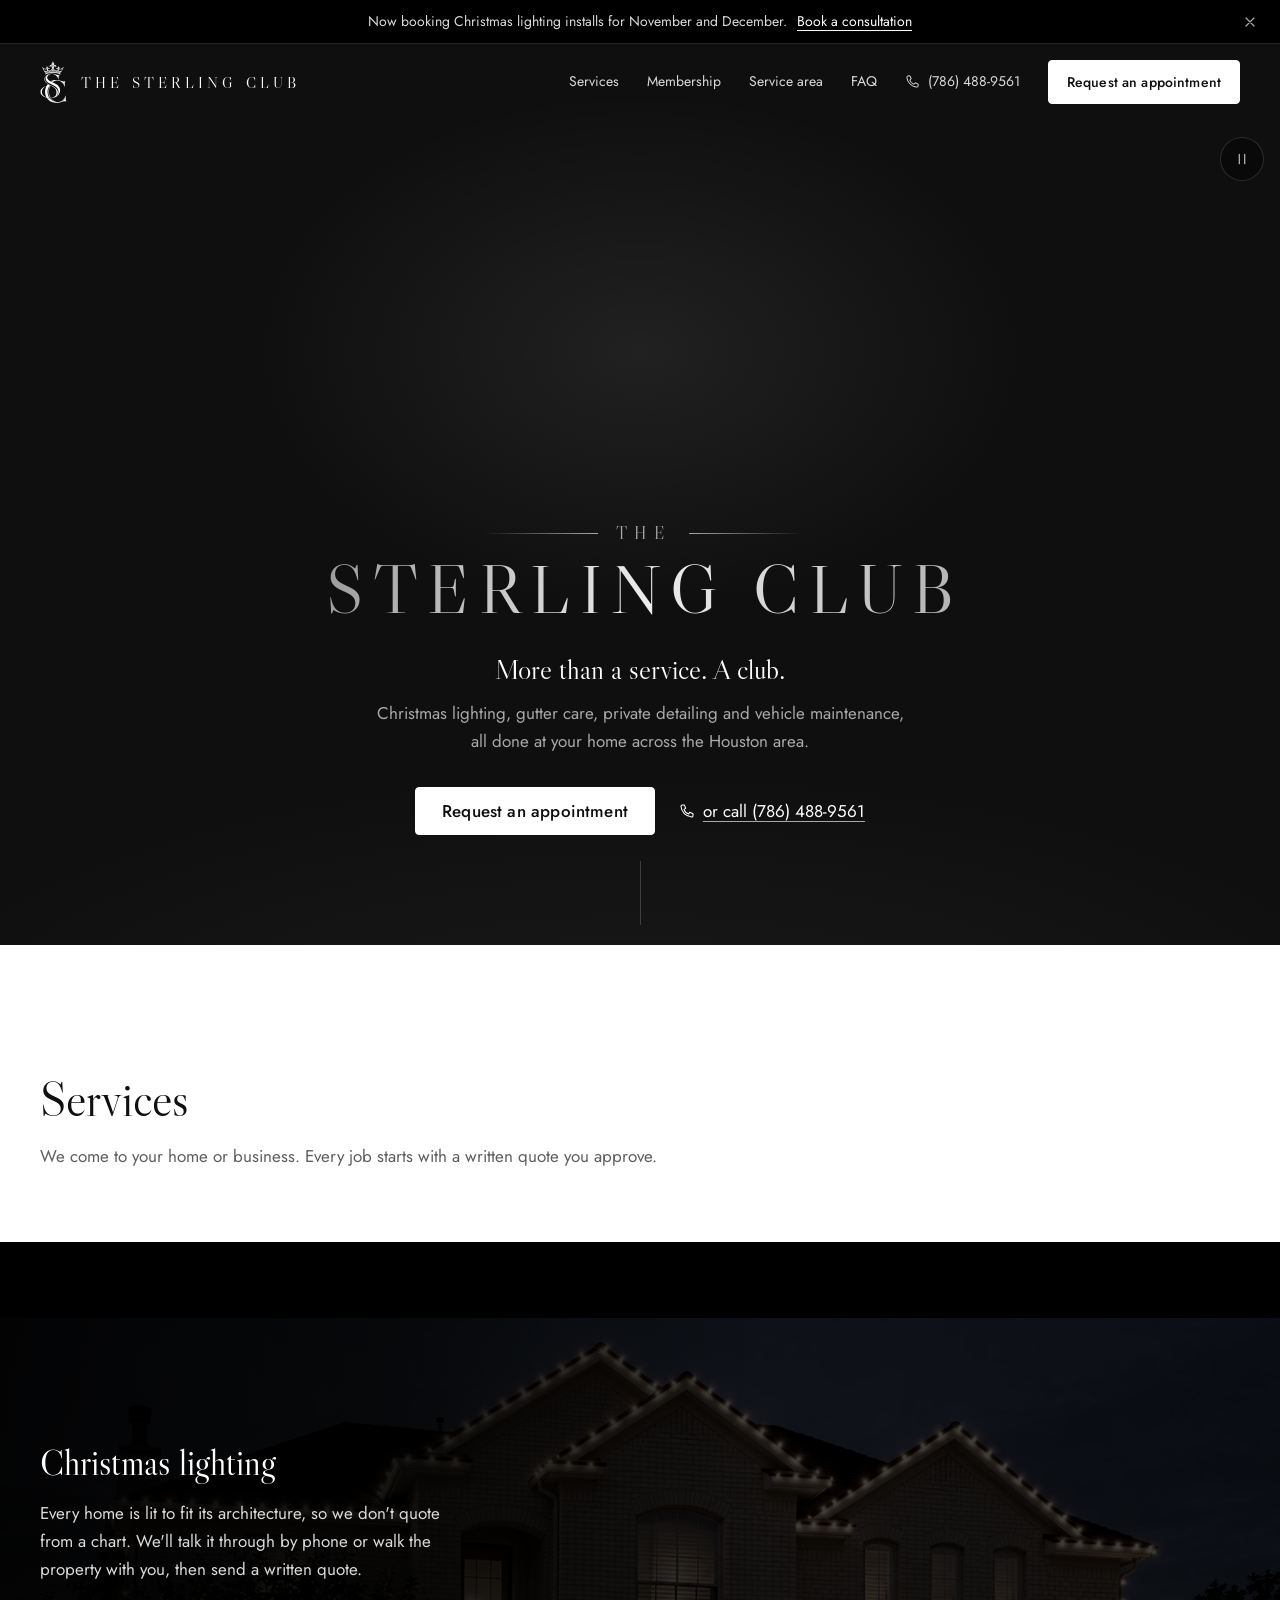
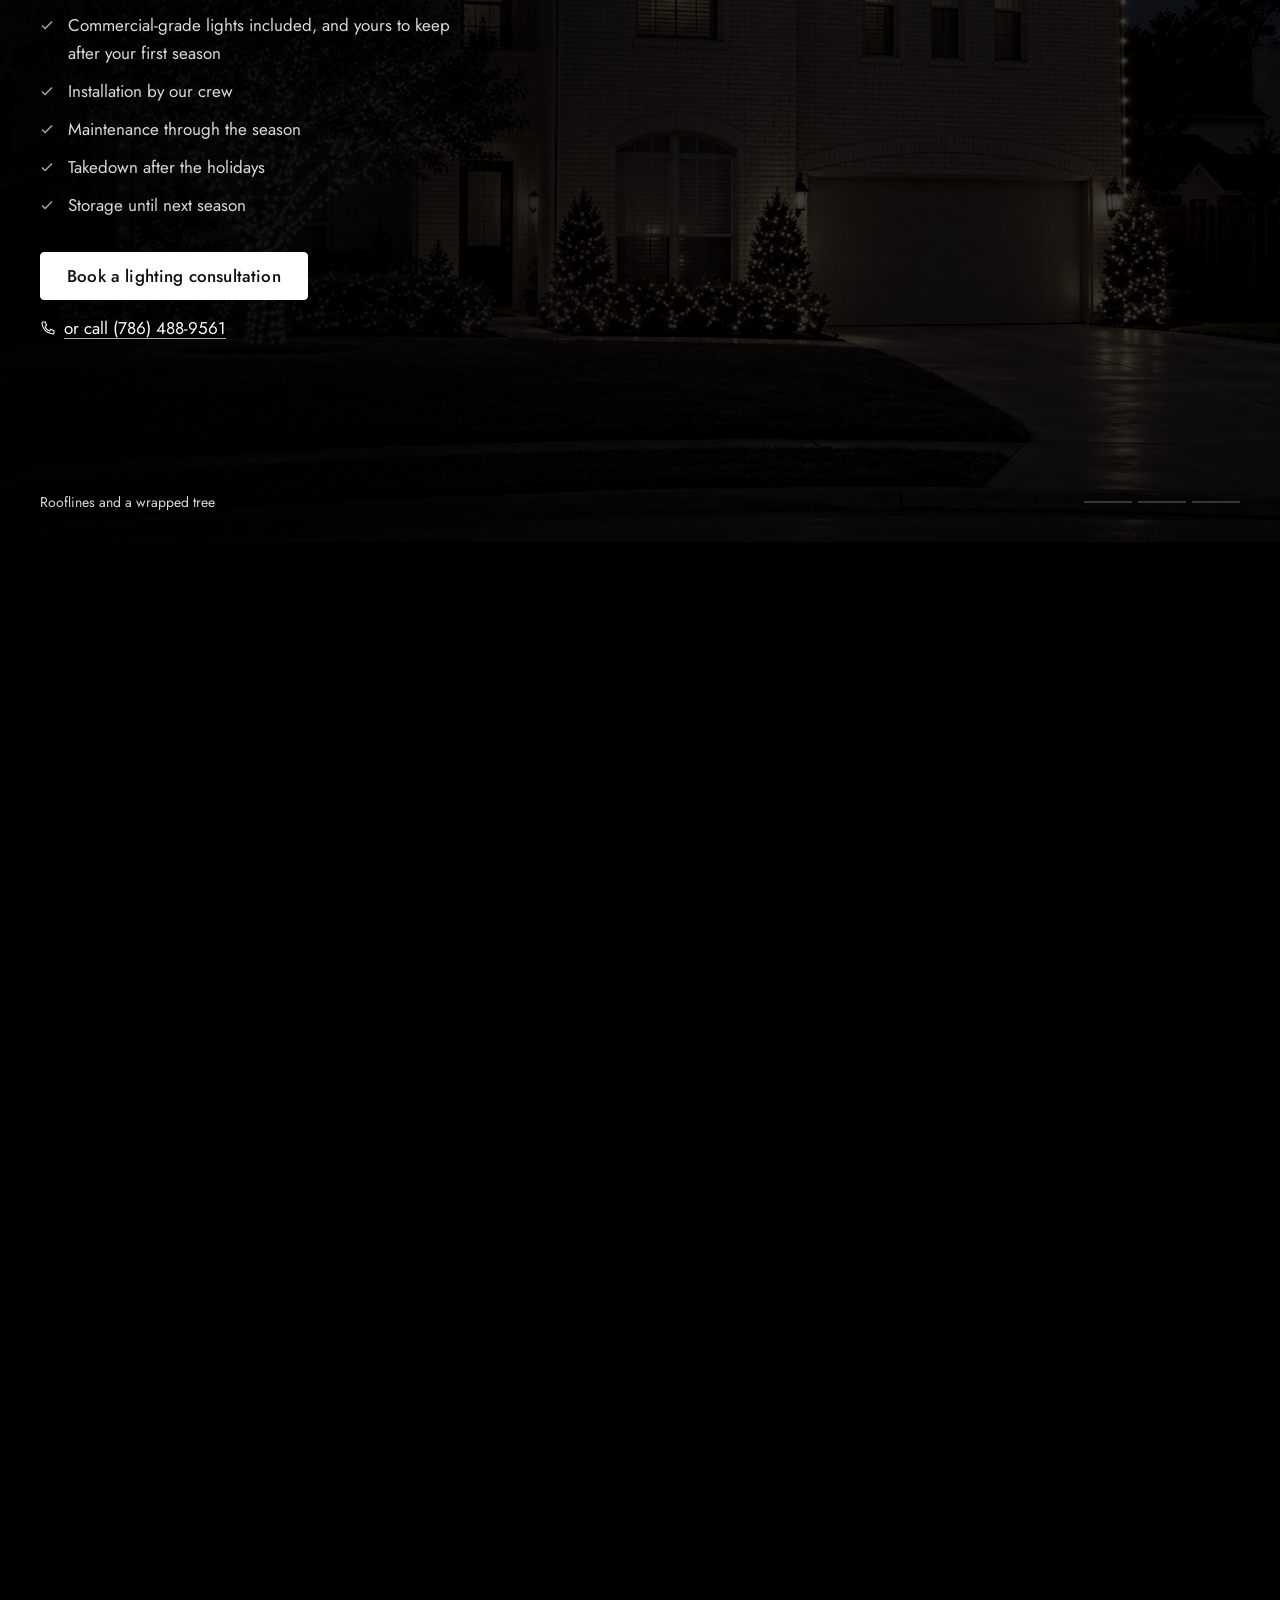
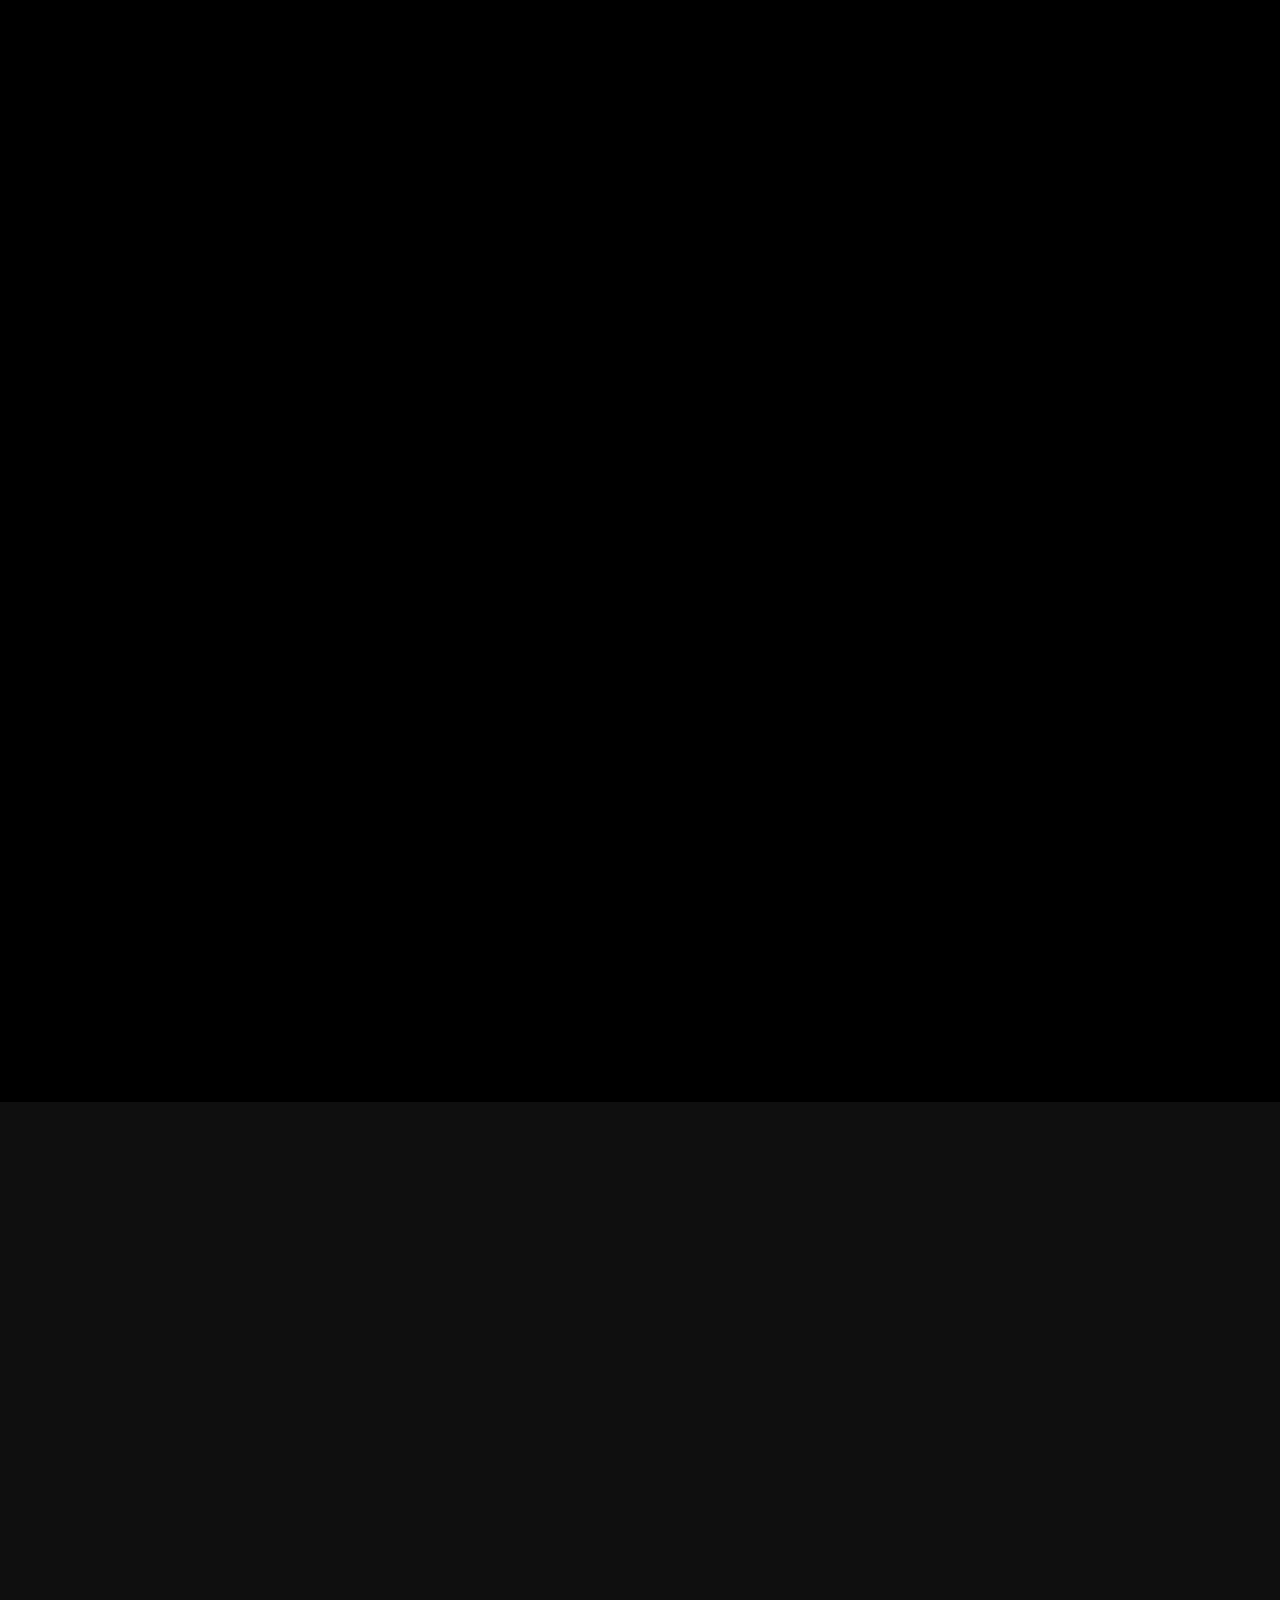
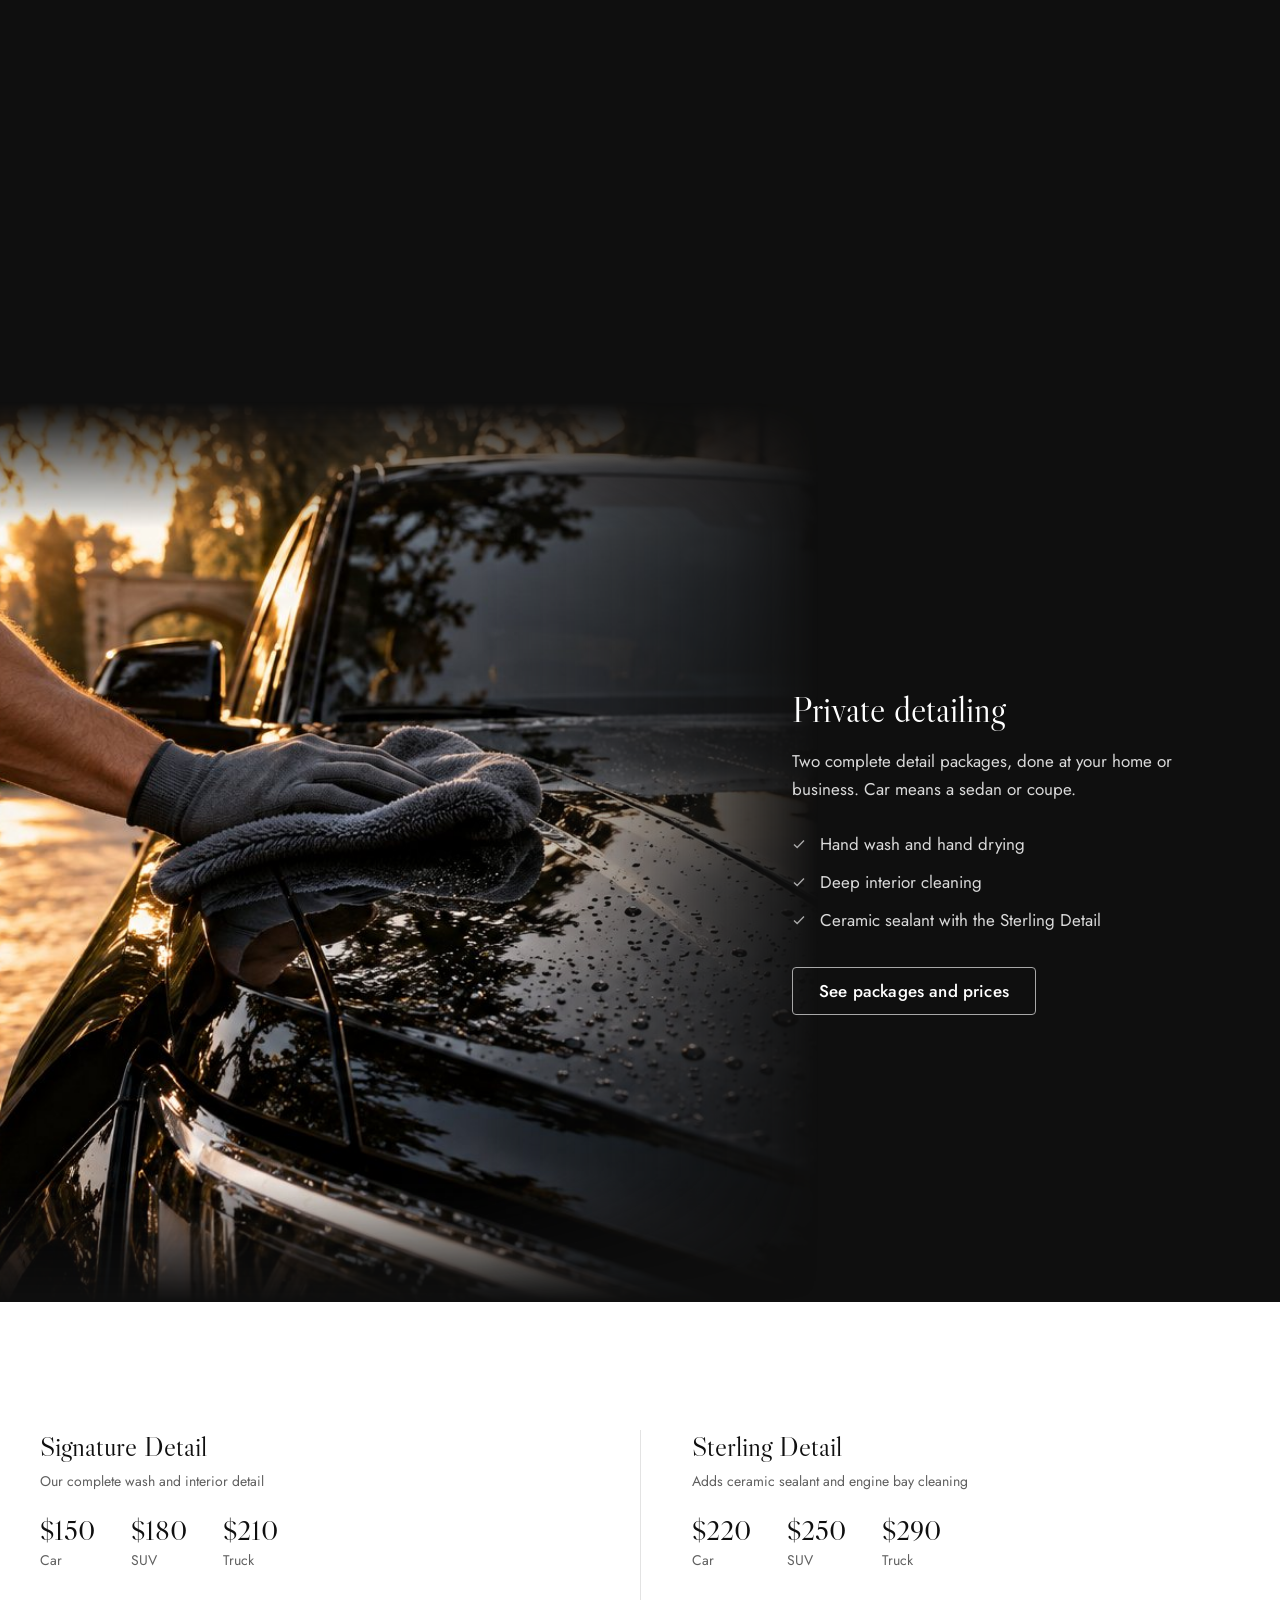
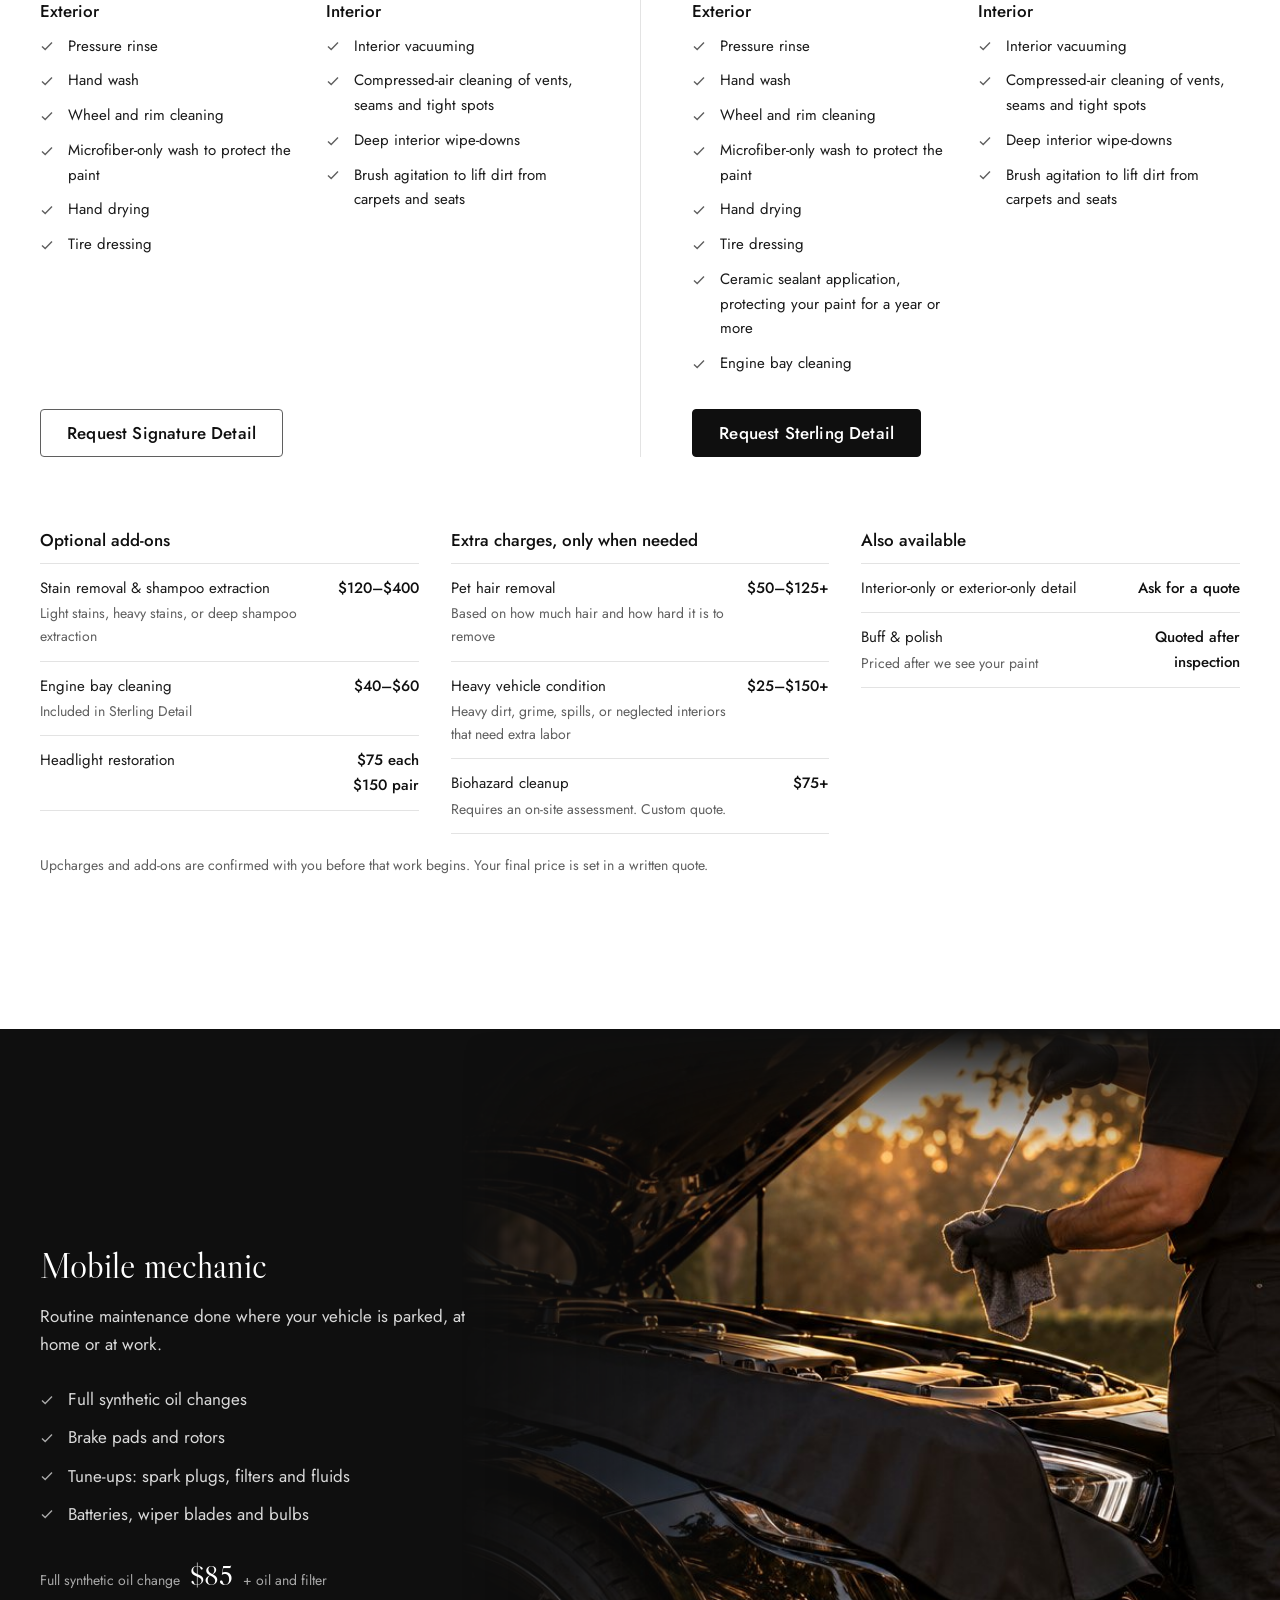
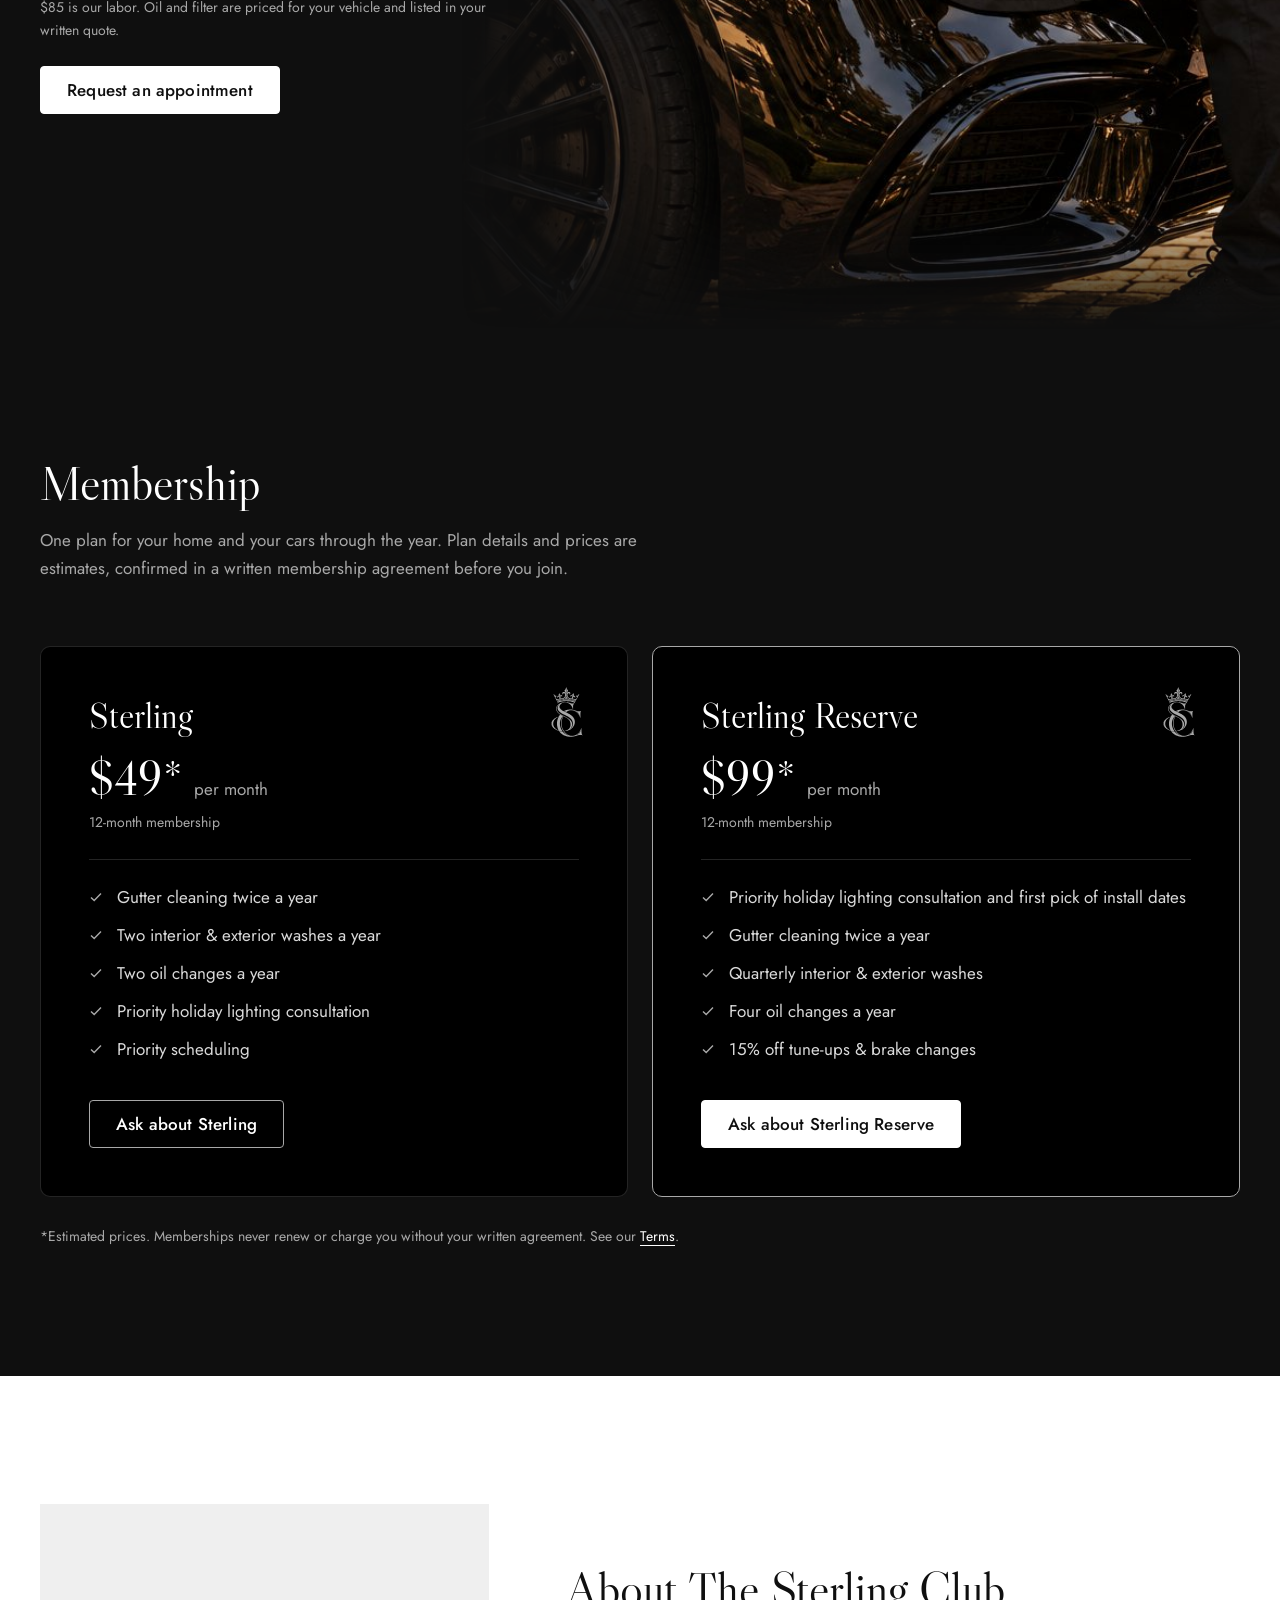
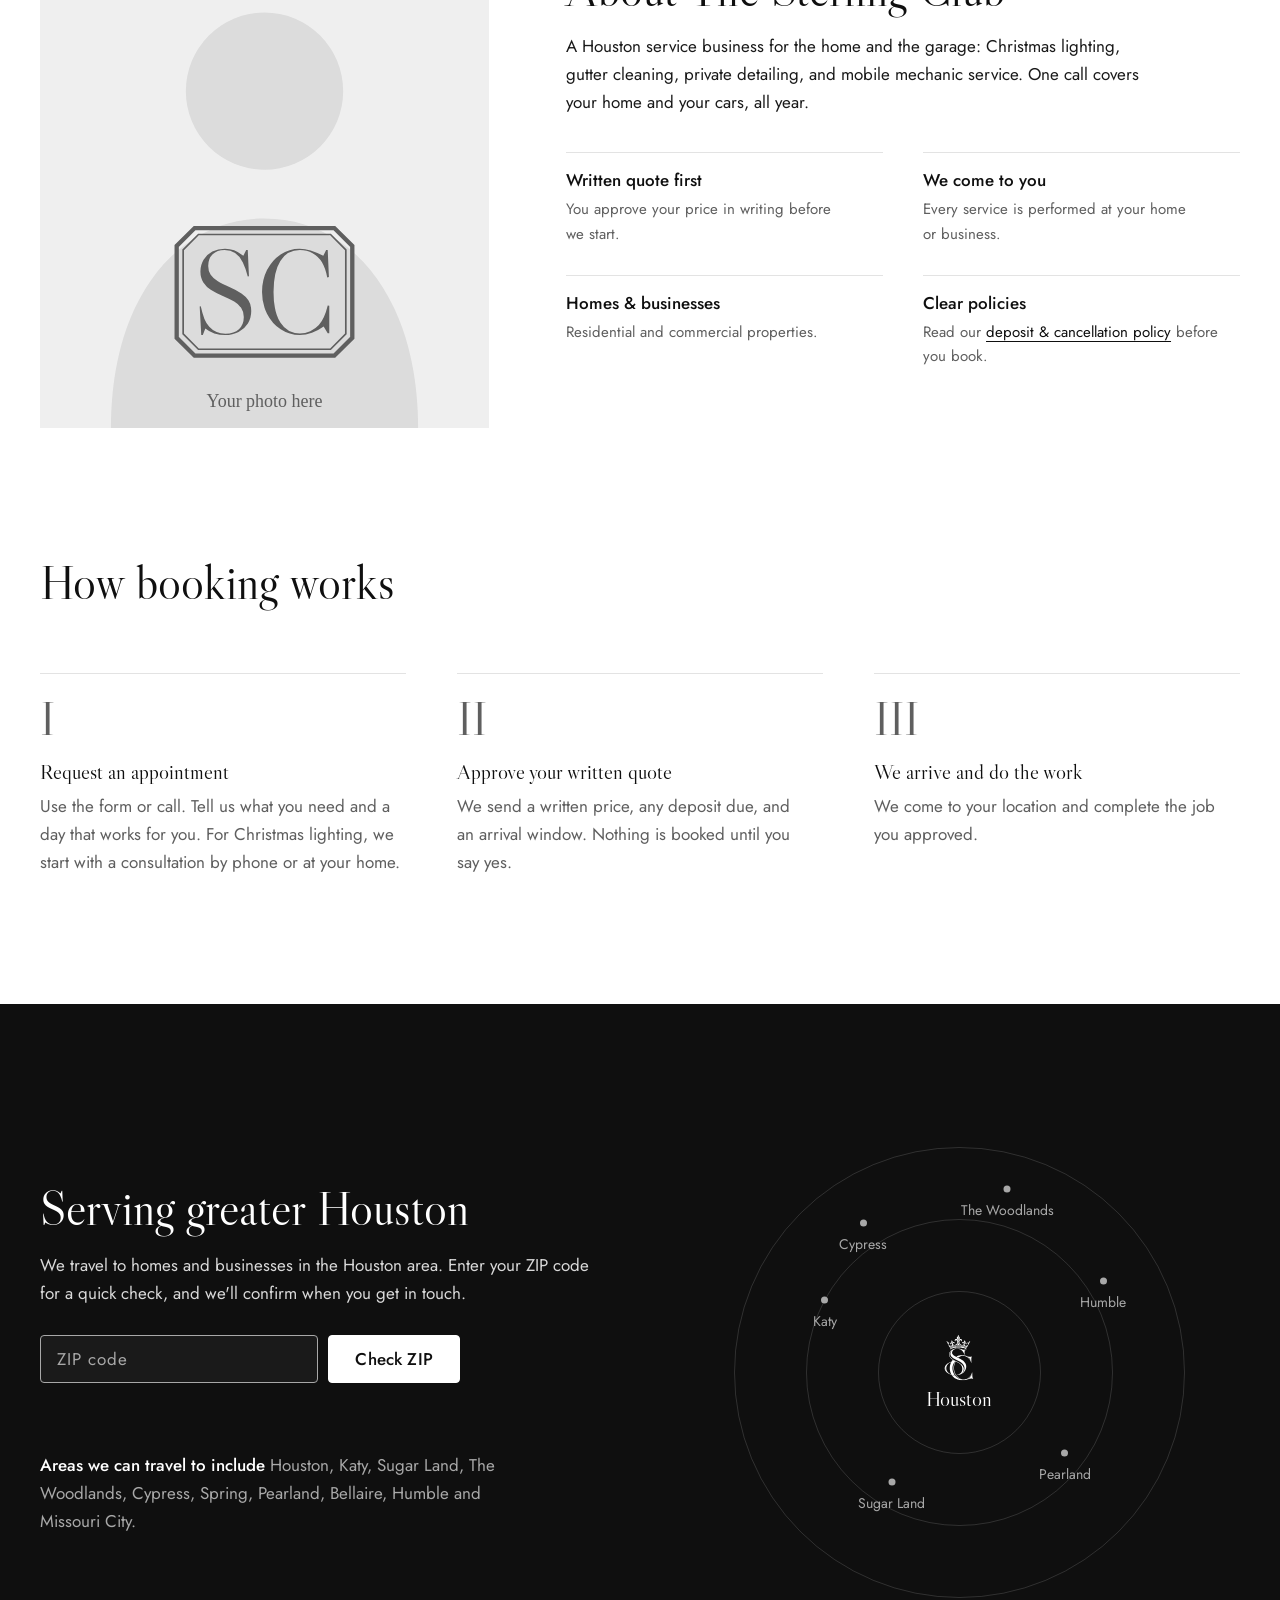
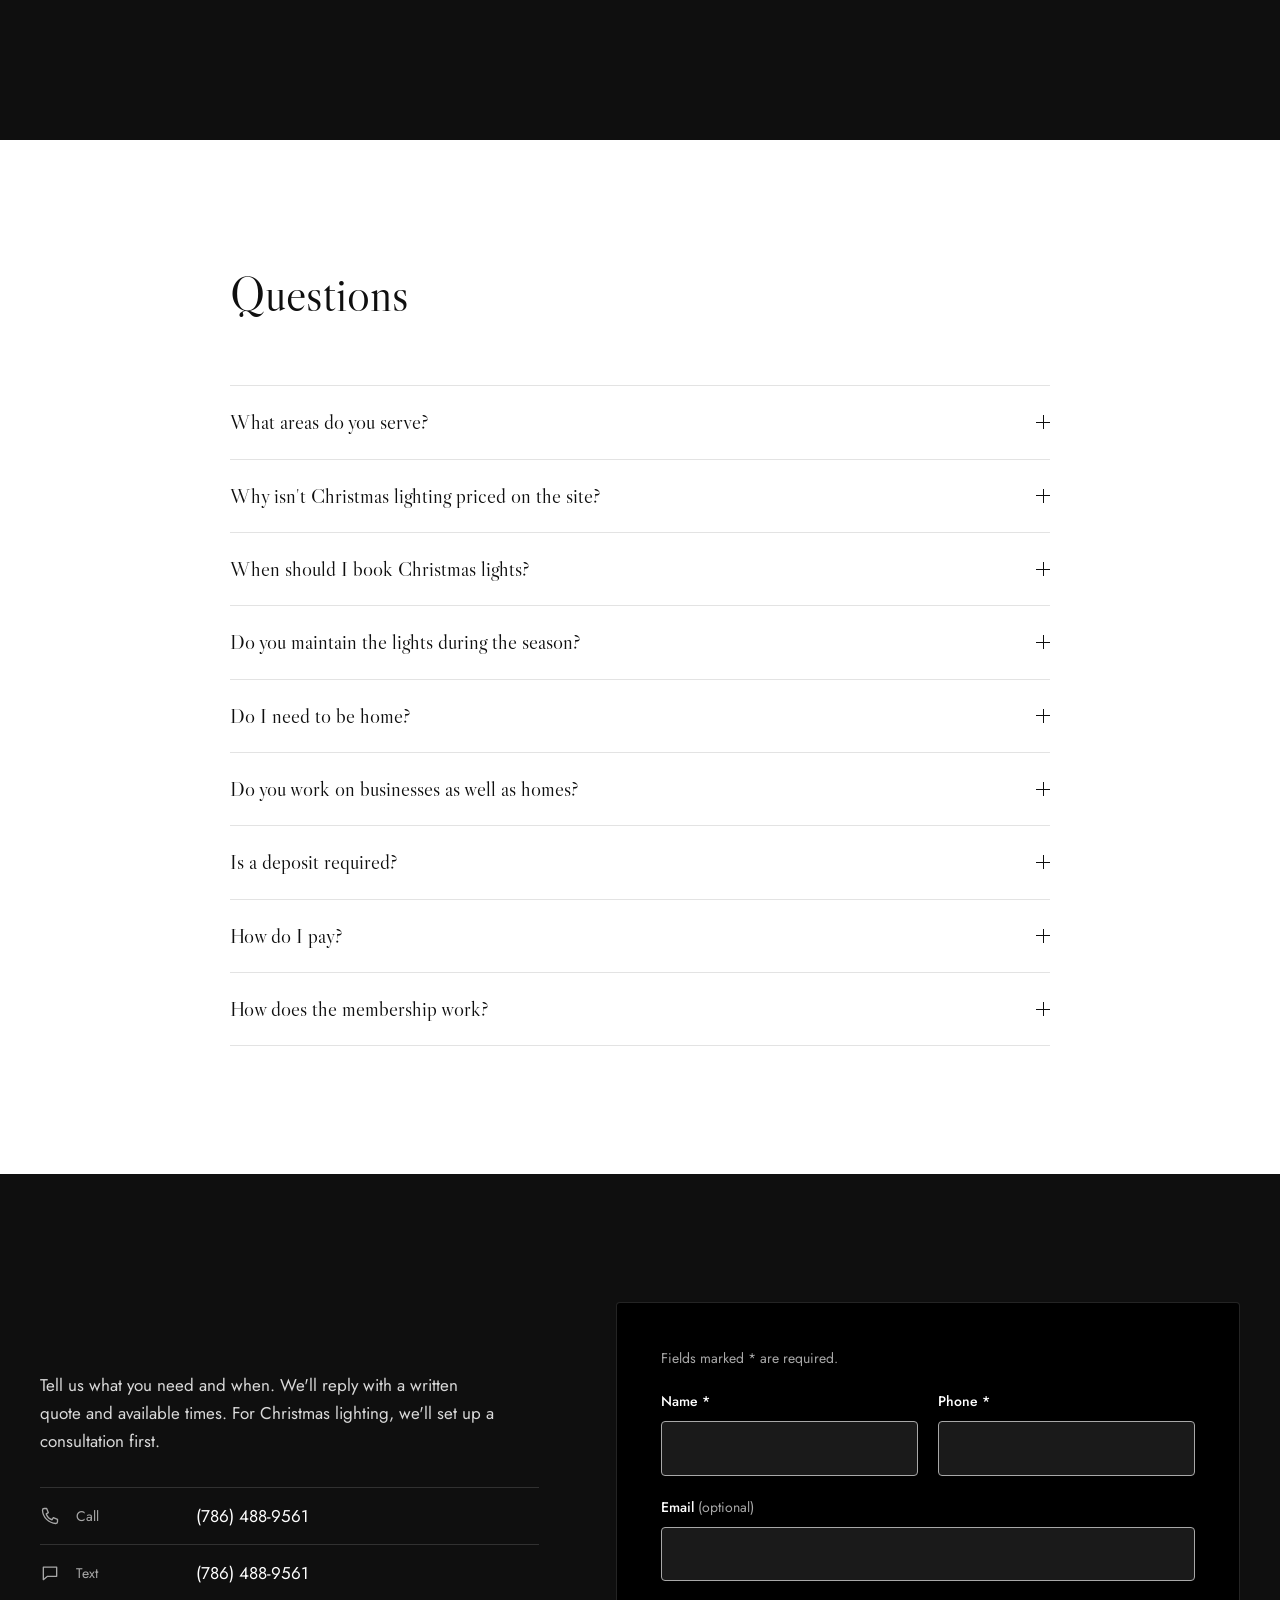
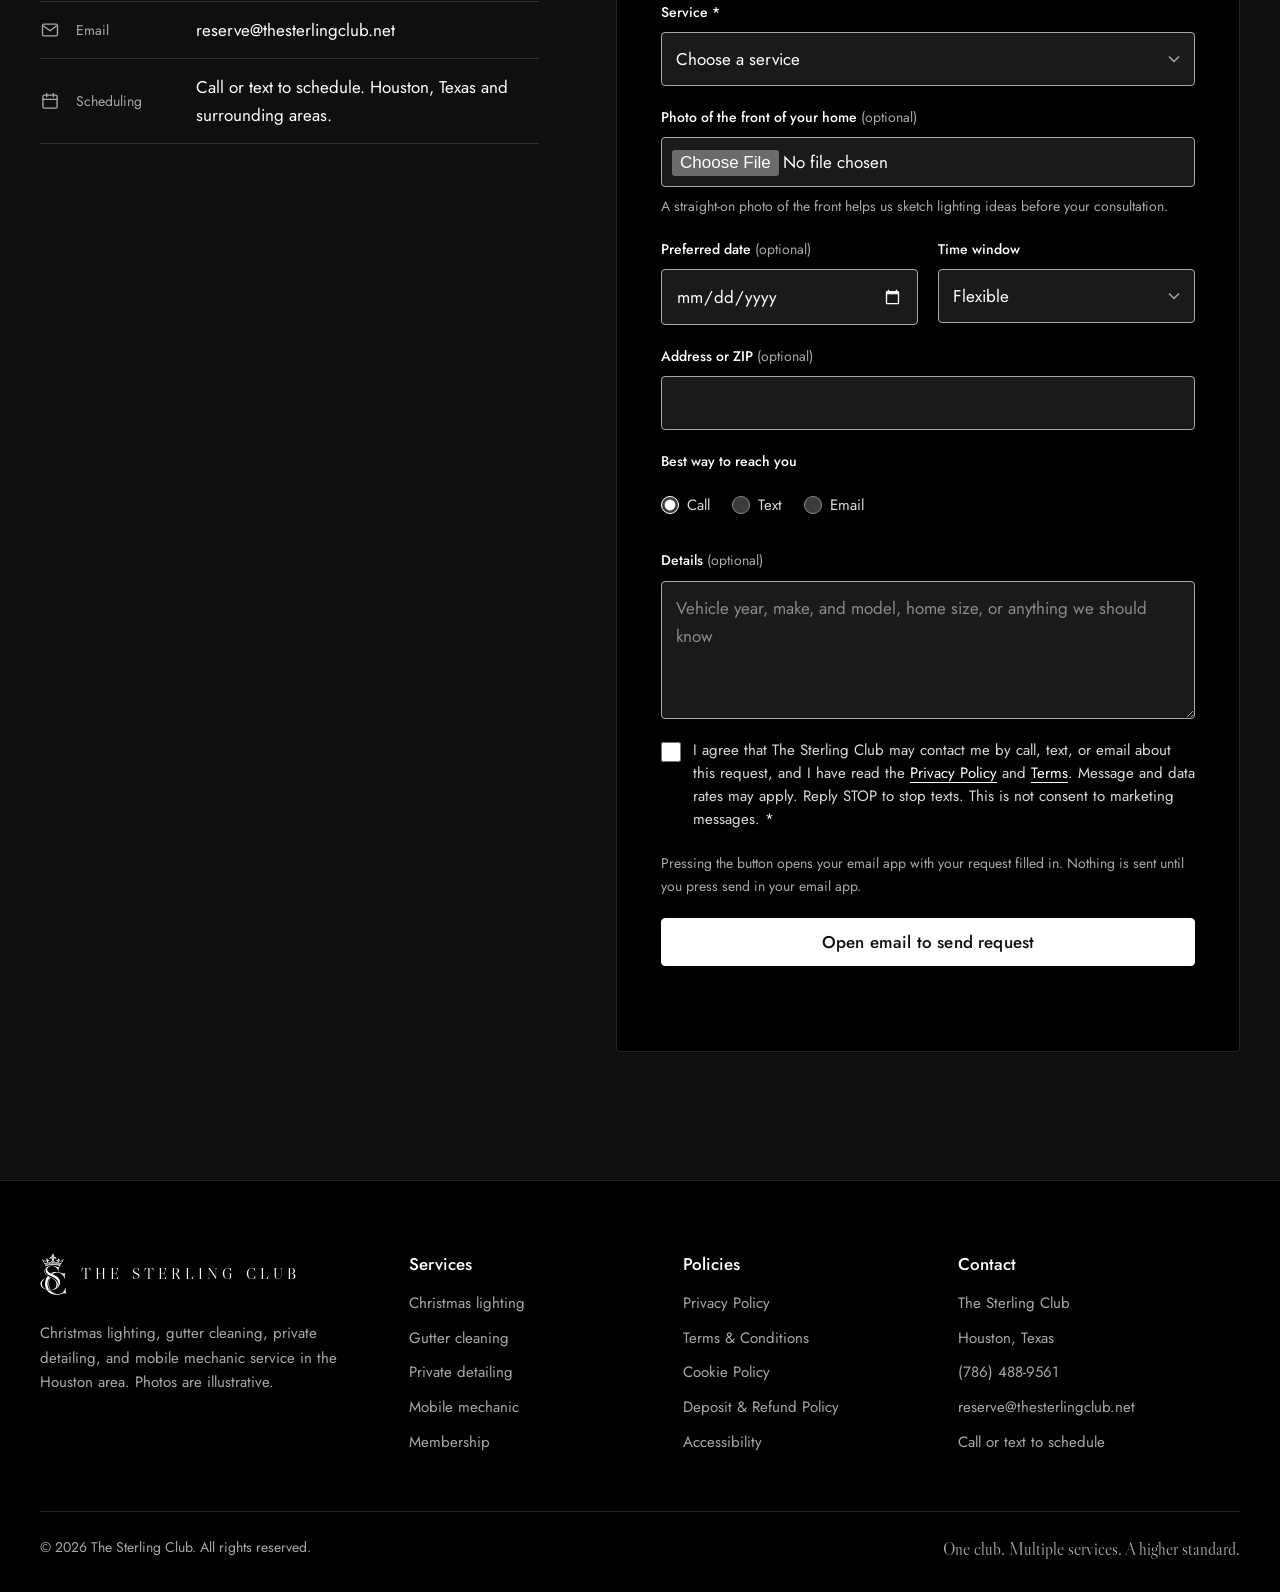
==== index.html @ 5fc268a4 "Spin the 3D monogram continuously and make it glint like sterling - The logo turns continuously (abo" ====
<!DOCTYPE html>
<html lang="en">
<head>
  <meta charset="UTF-8" />
  <meta name="viewport" content="width=device-width, initial-scale=1.0" />
  <title>The Sterling Club | Christmas Lighting &amp; Vehicle Service in Houston</title>
  <meta name="description" content="Christmas light installation, gutter care, private mobile detailing and at-home vehicle maintenance across the Houston area. Call (786) 488-9561." />
  <meta name="theme-color" content="#0F0F0F" />
  <meta property="og:type" content="website" />
  <meta property="og:title" content="The Sterling Club | Home &amp; Vehicle Care in Houston" />
  <meta property="og:description" content="Christmas lighting, gutter cleaning, private detailing and mobile mechanic service. We come to you." />
  <meta property="og:image" content="images/hero-lights.jpg" />
  <link rel="icon" href="images/favicon.svg" type="image/svg+xml" />
  <!-- Fonts are stored on this site (see /fonts), so no visitor data is sent to Google or any other font service. -->
  <link rel="stylesheet" href="styles.css?v=club-3" />

  <!-- Helps search engines show your business in local results. -->
  <script type="application/ld+json">
  {
    "@context": "https://schema.org",
    "@type": "HomeAndConstructionBusiness",
    "name": "The Sterling Club",
    "telephone": "+1-786-488-9561",
    "email": "reserve@thesterlingclub.net",
    "areaServed": "Houston, TX",
    "address": { "@type": "PostalAddress", "addressLocality": "Houston", "addressRegion": "TX", "addressCountry": "US" },
    "makesOffer": [
      { "@type": "Offer", "itemOffered": { "@type": "Service", "name": "Christmas light installation, maintenance and takedown" } },
      { "@type": "Offer", "itemOffered": { "@type": "Service", "name": "Gutter cleaning" } },
      { "@type": "Offer", "itemOffered": { "@type": "Service", "name": "Private mobile detailing" } },
      { "@type": "Offer", "itemOffered": { "@type": "Service", "name": "Mobile mechanic: full synthetic oil changes, brakes, tune-ups, batteries" } }
    ]
  }
  </script>
</head>
<body>

  <svg width="0" height="0" style="position:absolute" aria-hidden="true" focusable="false">
    <symbol id="i-mono" viewBox="-6 -6 720 1138"><path d="M261 660L250.7 679L244.7 691.6L237.4 709.6L231 728L227.4 740.6L223.4 758.3L221 771.6L221 773.6L220.4 775.6L220 780.6L218.4 791L218 799.3L217.4 803.6L217.4 810L217 810.3L217 837L218 846.6L218 851.3L220 868.3L221 872.3L222 880L225.4 895.6L230 912.6L233 920.6L235.4 928.6L241.4 944L246.7 956L254 970.3L269.4 995.6L279.4 1009.6L294 1027.6L312.4 1046.3L322.4 1055.3L331.7 1063L344 1072L355.7 1079.6L372 1089L382.7 1094.3L391.4 1097.6L395.4 1099.6L395.7 1100.3L394.4 1100.6L390.4 1099.6L389.4 1099L369.7 1092.6L357.4 1087.6L334.4 1076L315.4 1064L299.4 1052L284 1038.6L268.4 1022.6L253.4 1004.6L230.4 1004.3L221 1003.3L216.4 1003.3L205 1001.3L195.4 1000.3L186.4 998.3L182.7 998L181 997.3L177.4 997L175.7 996.3L173.7 996.6L180 1006.6L193 1023.6L202.7 1034.6L214 1046L231 1060.6L240.4 1067.6L252.7 1076L264.4 1083L277.4 1090L294 1097.6L315.4 1106L327.4 1110L342.7 1114.3L361.4 1118.6L363.4 1118.6L365 1119.3L369 1119.6L378.7 1121.6L381 1121.6L383.4 1122.3L394 1123.6L411.4 1125L411.7 1125.3L416.4 1125.3L416.7 1125.6L448 1126L448.4 1125.6L458.4 1125.6L468 1124.6L472.7 1124.6L476 1124L486 1123.3L505 1120.6L508.7 1119.6L511 1119.6L514.7 1118.6L521.7 1117.6L524.7 1116.6L526.4 1116.6L552 1110.3L556.7 1108.6L561.4 1107.6L576.4 1102.3L577.4 1102.3L599 1094.3L611.7 1090.3L613.4 1090.3L619 1088.6L631.7 1086.3L647 1084.6L666.4 1084.3L682 1086.3L689.7 1088.3L696.4 1090.6L707.7 1097L708 1096.6L699 1083L694 1072.6L690 1060.3L687 1045.6L685 1028.3L685 1023.3L684 1013L684 1002L683.7 1001.6L683.7 992.6L683.4 992.3L683.4 984L683 983.6L683 964.6L682.7 964.3L682.7 933L681.7 932.3L677 932.3L676.4 933L672 947L665.4 964.3L660.7 975L650.4 995L639.4 1012.6L628.4 1027.3L618.4 1039L609 1048.6L595.7 1060.6L586.4 1068L574.7 1076L564 1082.3L552 1088.3L539.4 1093.6L530.7 1096.6L516.4 1100.6L506 1103L498.4 1104L496.4 1104.6L491 1105L488.7 1105.6L476 1106.3L475.7 1106.6L451 1106.3L435.7 1104.3L423.4 1101.6L413.7 1098.6L400.4 1093.6L389.4 1088.6L375 1081L363.4 1073.6L347.4 1062.3L335.7 1053L322.7 1041.3L309.4 1027.6L292.7 1007.6L280.7 991L271 975.3L263.7 962L257.7 950L252.4 937.6L244 915L238 893L233 868L232.7 863.6L232 861.3L231.7 855L231 852.3L230.7 844.3L230 840L230 832L229.7 831.6L230 805.3L230.4 805L230.4 800L232 783L236 758.3L236.7 757L240 740.6L243.7 727.3L249 712L249 711L257 690.6L262 679.6L269.7 665L269.7 664L268 662.6L262.4 660ZM668 980.3L668.4 982L663.4 996.6L662 999L658.4 1008.6L652.7 1020.3L649 1026.6L640.7 1039L630 1051.6L622.4 1059.3L610.4 1069.3L596.4 1078.6L581.7 1086.6L568.7 1092.6L555 1097.6L553.4 1097.6L553 1097.3L553.7 1096.6L562.7 1092.6L575 1086L590.4 1076L609.7 1060.6L620.4 1050.3L633 1036.3L641.7 1025.3L656 1003.3L667 981.3ZM197 624.3L193.7 628L182.4 643.3L172.4 659L167.4 668L165.7 670L141 676.6L126 682L107.7 690L92 698.3L83.4 703.3L71.4 711.3L61.7 718.6L51.7 727L35.7 743L27 753.6L17.7 767.6L10.7 781L6 792.6L3 802.3L0.7 814L-0 819.6L-0 838.6L2 852L6 866L10.4 876.6L15.4 886.6L20 894.6L27.7 905.6L39.7 920L55.7 935.3L73.4 949L87.4 958L105.4 967.6L114.7 972L131 978.6L144 983L166.4 989L191.4 994L193.7 994L213 997L217.4 997L228.7 998.3L234.4 998.3L235.4 997.6L233.7 997L225.7 996.3L223.7 995.6L211.7 994.3L209 993.3L206.4 993.3L203.4 992.3L196.4 991.3L193.7 990.3L192 990.3L189.4 989.3L183.4 988.3L181.4 987.3L173.7 985.3L170 983.6L170.4 983L192.4 989L194.4 989L197.4 990L199.4 990L202.4 991L206.4 991.3L213.7 993L238.4 996L244.7 996L245 996.3L246.7 996L246.7 995L245 993L233.7 974.6L222.7 954.3L213.7 934L209 921.6L204.4 907.3L197.7 881L197.7 879L194.7 863.3L192.7 842.6L192.7 833L192.4 832.6L192.7 813L193 812.6L193 808.3L194.7 792L195.4 790L197.7 775L198.7 772.6L198.7 771L199.7 768.6L199.7 767L203.7 752.6L212.7 728.6L225 704.3L235.4 687.6L246 673.6L251 667.6L259 659.3L259 658.6L229.4 643.3L213 634L199 625ZM13.4 804L13.7 806L12.4 813.6L12 821L11.7 821.3L12.4 839.3L15 855L17 862.3L21 873.6L20.7 875L19.7 874L18 870.6L13.7 859.3L10.7 848.3L9 838.3L9 833.6L8.7 833.3L9 821.6L10.7 811L12 806ZM161.7 675.6L162.7 676.6L152.7 697L145 716.3L137.7 739.3L137.7 740.6L136.7 743L136.7 744.3L133.7 755L133.7 756.6L132.7 759.3L130.4 774.3L129.7 776.3L126.7 804.3L126.4 844L126.7 844.3L126.7 850.6L127.7 858L127.7 862L130 880.6L132.7 895.3L135.7 906.6L136.7 912.3L137.7 914.6L140.7 926L146.7 943.3L147.7 945L147.7 946L155.7 964.6L164.4 981.3L163.7 982L153.4 978.3L140 972.3L127.7 966L114 957.6L100.4 948L92.4 941.3L80 929.3L74.7 923.3L66 912L59 900.6L55.4 893.6L50 881.6L50 880.6L49 879L49 878L46 869.6L43 858L41 846L40.7 834.6L40.4 834.3L40.7 818.6L42 807L45.4 792L49 780.3L55 766L59.4 757.6L65.4 747.6L74 735.6L81.4 727L94.4 714L105.4 705L113.7 699L124 692.6L140 684.3L150.4 679.6ZM291 538L291.4 538.6L312.4 549L319.4 552L324.7 555L330 557L340.7 562.3L342 562.3L346.4 558.6L357 551L373 541.6L383 536.6L394.7 532L407 528L415 526L422 524.6L424.4 524.6L426.4 524L436.4 523L441.4 523L441.7 522.6L456 522.6L456.4 523L462.4 523L477.7 524.6L488.4 527L490 527L491.4 527.6L494.4 528L495.7 528.6L502 530L503 530.6L504.4 530.6L514.7 534L524.4 537.6L539 544.6L548.7 550L561.4 558.3L573.4 567.3L588 580.6L597.7 590.6L607.4 602L616.7 614.6L623.7 625L631.7 638.3L644.4 663.6L650 677.6L654.4 691.6L655.4 692.3L660 692.3L660.7 691.6L660 656.3L659.7 656L659.7 638.3L659.4 638L659.4 596.3L659.7 596L659.7 589L660 588.6L660.7 578L663 564L666 554.3L669.4 546.6L677 534L677.7 532L676.4 532.3L674.4 534.3L669 538L662.7 541.3L658.7 543L650.7 545.3L645.4 546.3L635.4 547.3L626 547.3L625.7 547L613 546.3L599.4 544.3L576.4 539L565.4 535.3L558 532.3L547.4 529L543.7 527.3L541.7 527L540.7 526.3L524.4 521L504 515.3L501 515L498.4 514L492 513L489 512L487 512L484 511L465.7 508L449 506.3L435.4 506L435 505.6L414 505.6L413.7 506L401.7 506.3L378.7 509L365.7 511.3L348.7 515.3L335 519.3L315.4 526.3L301.4 532.3L292 537ZM551.4 542L552.4 542L557 544L562.7 547L584.7 560L599.4 571.3L611.7 583.3L621.4 595L632 611.6L638 623.6L640 629.3L642 633.3L645.4 643L645 644.6L643.7 643.3L640 635.3L635.4 627L624.4 610L613 595L604.4 585L590.4 571L582.7 564.3L567 552.3L552 543.3L551 542.3ZM515 362.3L514 362.3L510.7 364.3L503.4 367.3L493 370L484.4 371L476.7 371L476.4 370.6L468.7 370.3L457.7 368.3L455.7 368.3L438 364.3L406.7 354.3L404.4 354L399.7 352.3L398.4 352.3L392.7 350.3L387 349.3L376 346.3L353.7 342.3L335.7 340.3L329 340.3L328.7 340L322 340L321.7 339.6L294.4 340L271.4 342.3L249.7 346.3L248.4 347L245.4 347.3L243 348.3L237.7 349.3L235.4 350.3L234 350.3L232 351.3L230.7 351.3L229.7 352L227.7 352.3L215.4 356.6L206.4 360.3L189.7 368.3L181 373.3L163 385.6L154.7 392.6L144.4 402.6L133.7 415.3L123.7 430.6L118.7 440.3L114 451.3L111 461.3L108.7 471.6L107.4 485L107.7 498.6L108.7 506.6L110.7 515.6L115.7 531L118.7 538L123.4 547L131.4 559.6L139 569.6L146.7 578.3L160.7 592L178.4 606.3L188.4 613.6L209.4 627.3L244.4 647L245.7 647.3L272.7 661.3L296.4 672.6L337.7 694.3L355.4 705L365.4 711.6L373.4 717.6L383 725.6L395 737.6L406.7 752.3L412.7 762L420 776L427 794.6L431 810L431 811.6L433 820.6L433.4 826L434 829L434.4 839L434.7 839.3L434.7 853.3L434.4 853.6L434 863.3L431 882.6L427 897.3L421.7 910.6L417.7 919L412.7 927.3L404 939.3L396.4 947.3L383.7 957.6L371.4 965.6L351.7 976L334 983.3L333 983.3L319 988.3L314.4 989.3L312 990.3L310.7 990.3L308.4 991.3L294.4 994.3L292.4 994.3L291.7 995.6L294 998.3L305.7 998L306 997.6L316.4 997L344 992.6L360 989L362.4 988L363.7 988L366 987L375.4 984.6L401.4 974.6L422.4 964.3L440.7 953L458.7 939.3L467.7 931.3L477.7 921.3L489 908.3L492.7 903L495.4 900L505.7 884L514.4 867.6L522.4 848.3L527.4 831.6L530.4 817.3L530.4 815L531.4 810L532 798L532.4 797.6L532.4 777.6L530.4 760L527 745L521.4 728L514 712.3L505.4 697.3L496.4 684.6L482.4 668L466.4 652L451.4 639.3L430 623.6L409 610.3L391.7 600.3L352.4 580.3L343 576.3L331.4 570.3L327.7 569L318.7 564.3L307.4 559.3L282.7 547.3L255.7 533L244.7 526.3L228 514.6L217.7 506L211.7 500.3L203.4 491.3L195 480.3L191.7 475L185.4 461.3L183.7 454.6L182.7 446.6L182.7 443L183.7 434L186.7 422.6L189.7 415.6L195.4 404.6L201.7 395.3L209 386.6L217 378.6L228.4 369.6L238 363.3L246.4 359L256 355L269.4 351L275.4 350L278.4 349L293.4 347L298 347L298.4 346.6L325.4 347L340.4 349L350.4 351L368.7 356.3L374.7 359L379 360.3L393.7 367.3L405.4 374.3L415.4 381.3L427.4 391.3L436.7 400.6L442.7 407.3L454 422L463.4 436.6L471.7 453L476.4 464.3L481.7 479.6L482.7 484L483.4 485L485.4 494.3L486.4 495.3L491 495.3L492 494.6L492 421.3L491.7 421L491.7 405.3L491.4 405L491 396.6L489.7 389L488.7 386.3L486 383.6L477.7 380.3L475.7 379L478 378.6L485.7 380.3L492 380.3L494 379.6L495 380.3L493.4 385L493.4 400.6L493.7 401L493.7 408L494 408.3L494 414.6L494.7 421L495.7 418.6L496.4 414.6L499.4 404L502 397.3L505.7 390.3L511.4 381.6L514 376L515 371.3L515 364.6L515.4 364.3ZM190.4 378L191 378.3L188.4 381L178.7 389L171.4 396.6L166 403L158 414.3L153 423L148 433.6L146 439.3L145.7 441.6L144.7 443.6L141.7 456.6L140.7 465.6L140.7 479L141.7 487.3L144 497.3L147.7 508.3L151.7 517L157.7 527.3L164 536.3L174 548.3L185 559.3L190.7 564.3L205 575.6L223.7 588L237.4 596L257.7 607L283.7 620L320.7 637.3L359.4 657L361.7 658.6L369 662.3L392.4 676.6L414.4 692.3L423.7 700L436.4 711.6L452.4 729.3L461.7 742L467.7 751.6L474.4 764.6L478.4 773.6L483.7 789.6L486.4 801L488.4 814.3L488.4 819.3L489 824.3L489 834L488.7 834.3L488.4 844L487.4 848.3L487.4 851L486.7 853.3L486.4 857.6L481.4 876.3L475.4 891.3L470.7 900.6L462.7 914L456.7 922L449.7 930.3L434.4 945L420.4 955.3L413 960L412.4 960L412 959.3L424.4 949L434.7 938.3L440.7 931L449 919.3L454.7 909.6L459 901L462.7 892.3L465.4 883.6L466 882.6L470 865.6L471.7 850.6L471.7 839.3L471.4 839L471 830L469 818.6L468.4 817.3L468 814.3L466 807.3L462.7 798L455.7 783.6L449 772.6L441.4 762L433.4 752.3L419 737.6L402.4 723.3L391 714.6L376.4 704.6L357 692.6L336.7 681.3L298.7 662L257.7 642L226.7 625.3L202 610.3L182.7 596.6L166.4 583L154.4 571L147.7 563.3L135.4 546L130.4 536.6L124.7 523.3L121.4 512.3L119.4 501.6L119.4 498.3L118.7 494.3L118.7 484.6L119 484.3L119.4 476L120.7 468.6L121.4 467.3L121.4 465.3L125.4 452.3L131.4 439L137.7 428L145.7 416.6L152.4 409L163 398.3L170.7 391.6L185.4 381ZM135.7 361.6L136 363.3L137.4 365L141 367L142.4 367L142.7 362.3L145 358L150.4 352.3L156.7 348L165 344L175.4 340L176.4 340L178.4 339L182.7 338L194.4 334L196.7 333.6L197.7 333L210.4 329.6L211.7 329.6L213 329L243 323L270.7 319L277 318.6L290 317L303 316.3L303.4 316L319 315.6L319.4 315.3L327 315.3L327.4 315L349.4 315L349.7 315.3L357.4 315.3L357.7 315.6L366.4 315.6L366.7 316L372.4 316L372.7 316.3L386.4 317L390 317.6L394.4 317.6L418.4 320.6L444.4 325L446 325.6L453.7 327L455 327.6L462.7 329L484.7 335L499.4 340L514 346L523 351.3L529.4 357.3L531.4 361L532.7 367.3L536 366L538 364.3L539.4 361.6L539.4 359L537.7 355.3L534.4 351L532.7 346L532.7 342.3L533.4 340.3L538 334.3L537 333L523.4 326.3L505 319.3L504 319.3L495.7 316.3L486.7 314L485.7 313.3L483.4 313L478.7 311.3L456.4 306L454.7 306L453 305.3L449.7 305L436 302L408.4 298L388.7 296L376.7 295.3L376.4 295L368.4 295L368 294.6L353.4 294.3L353 294L323.7 294L323.4 294.3L314.7 294.3L309 295L296.7 295.3L292.7 296L284.4 296.3L281.4 297L276.7 297L251.4 300.3L249 301L246.4 301L237.4 303L228 304.3L226.4 305L224.7 305L204.7 309.3L203.4 310L202 310L200.7 310.6L189.4 313.3L167.4 320.3L148 328L137 333.6L137 334.3L139.4 336.6L141.7 340L142.7 343L142.7 345L140.7 351.3L136.4 358ZM126 320.3L126.7 324L128 326L130.4 327.6L132.7 327.6L135.4 325.3L140.7 322L150.4 317.3L165 311.6L166 311.6L176 308L178.4 307.6L197.4 302L208.4 299.6L211 298.6L212.7 298.6L218.7 297L242.4 292.6L271.7 288.6L288.7 287.3L292 286.6L302.4 286.3L307.7 285.6L314.7 285.6L315 285.3L349.4 285L349.7 285.3L368.7 285.6L369 286L396 287.6L402 288.6L405.4 288.6L410.7 289.6L422 290.6L425.7 291.6L435.4 293L437 293.6L441 294L442.7 294.6L445 294.6L446.7 295.3L450 295.6L469 299.6L470.4 300.3L485.7 304L486.7 304.6L496 307L497 307.6L505 310L528.4 319L536.4 323.3L542.4 327.6L544.4 327.3L547.4 324.3L548.4 321.3L548 318L546 314L543.7 311.6L539 309L528 304L516 299.3L503.4 295L502.4 295L500.4 294L487.4 290.6L479 288L473.7 287L467 285L449 281.6L447.4 281L417 276L389 273L369 272L368.7 271.6L352.4 271.3L352 271L327.7 271L327.4 271.3L310 271.6L309.7 272L294.4 272.6L282.7 274L279 274L260 276L248.7 278L246.4 278L212.4 284.3L181 292.3L163.7 298L149.4 303.3L143.4 306.3L140.4 307.3L131.7 312L128 315.6L126.7 318ZM381.4 261.6L372.7 256.6L364 249.3L356.4 240.3L353.7 236.3L348.4 226.3L345.4 219.3L345.4 218.3L342.4 210L342.4 208.6L339.4 197.6L338.7 191.6L338 191L337.4 192.3L335.7 202.6L331.7 216L329.4 222.3L322.4 235.6L318.7 241L311.4 249.3L302.7 256.6L298 259.6L294.4 261.3L294 262L299.4 262L299.7 261.6L322 260.6L322.4 260.3L330 260.3L330.4 260L361 260.6L364.4 261.3L374.7 261.6L381 262.3ZM500.4 133L499.4 133L494 140L491.4 144.6L489.4 149.6L486 154.6L482.7 158.3L473.4 167L471.4 171.3L471.4 174L472.4 176L477 181.3L482.4 190.6L485.7 201.6L486.4 200.6L486.4 199L487 197.6L490.4 183L491 182L491.4 179.6L492 178.6L492.4 179L492.4 183.6L491.7 185.3L490.4 195.6L488.7 203L488 209.3L489 209L491.4 204.3L498 196L504.4 190L508.7 187L512.7 185L514.7 183L515.7 180.3L515.4 175.3L514.4 172.6L509 163.6L507.4 161.6L506.4 159.3L504 148.3L503.4 140.3L502.4 137ZM634 161.3L633.7 161L628 161.3L621.7 162.6L615.4 164.6L609.4 167.6L603.4 172.3L600 177L598.7 180.6L596.7 201L595.7 204.3L595.7 206.3L594.4 209L593.7 208.6L593.4 207.6L593.4 205L592.4 201.3L589.7 195.6L587.7 193L584.4 190L579.4 188L575 188L572 189L567.7 192.6L565.7 195.6L564.4 200L564 205.6L564.7 209.6L567 214.6L571.7 214.3L573.7 215L575.7 216.3L578.4 219.3L580 222.6L581 227L581 233L579.7 237L579.7 238.3L577.4 243.6L573.7 249.3L564.4 258.6L553.4 266.3L541.4 271.6L531.4 274L522.4 274L515.7 272.6L509 270L502.7 265.6L497.7 260.3L495.4 256.6L492.4 249.6L491.4 244.3L491.4 238.3L492 234L493.4 230L495.7 225.3L498 222L501 219L505.4 216.3L508.4 215.3L514.4 215L518 216L523 219L526.4 223L528 227.6L528 231.3L527.7 233L525.7 236.6L523.7 239L524 239.3L527 239L532.4 237.3L536 235.3L539 232.6L540.4 230.6L542.4 224L542 219.6L540 217.3L539.4 215L537.7 211.6L534.7 207.3L531.7 200.3L527.4 197L519.7 194.3L512 193.6L504 195.6L500 198L494.7 203L489.4 210L486.7 215.6L485.4 220L484 220.6L483.7 220.3L483.7 210L483 205.3L480.7 197.3L478.7 193L476.4 189.6L471.7 185L465.7 181.3L459 179.3L456 179L449 179.3L442.7 181.3L437.4 184.6L433.7 189.3L432 193.6L431.4 196.6L431.4 203.6L432.4 207.3L434 210.6L436 213.6L440 217.6L440.7 217.3L440 215L440 210.6L441 207.6L442.7 205L444.4 203.3L448 201.3L451.4 200.3L456 200.3L458.7 201L462.4 202.6L466.7 206.3L469.4 210.3L471 214.3L471.7 218.3L471.7 224.3L469.4 233.3L465.4 240L458.4 246.3L451 250.3L445.4 252L438.7 253L428.7 252.6L423 251.6L416 249.6L404.7 244.6L395.4 238.6L390.7 235L383.7 228.3L377.4 220.6L370.4 209.3L366.7 201L363.4 190L363.4 188L366.4 185.6L368.4 183L369.4 179.6L369.4 177.3L368.4 174L367.4 172.3L362.4 168L362.7 163.6L364.7 156.6L367.4 151L371.4 145.3L375 142L379.7 139L384.7 137L388 136.3L394.7 136.3L401 138L404.7 140L408.7 143.3L412 148L414 154L414 160.6L412.7 164.6L411 167.6L412.4 167.6L417.4 164.3L422.7 159L426 153.3L427.7 148.3L427.7 146.3L428.7 142L428.7 135L427.7 129.6L424.7 122L420.4 116L415.4 111.6L408.7 108L404.4 106.3L398 105L388 105L381.7 106.3L377 108L373 110L366.4 114.6L359 122.3L354.7 128.6L350.7 137L347.7 145.3L345 156.3L343.4 167.6L341.7 168.3L341.4 168L334.4 168L333.7 167.3L335.4 158.3L335.7 145L336.4 139.3L336.4 49.6L336.7 49.3L337 30L337.4 29.6L337.7 21.3L338 21L338.7 21.6L339.4 26.6L339.7 35L340.7 42.6L340.7 47.6L341.7 54L341.7 59.3L343 68.3L343 76.6L343.4 77L343.4 97L343 97.3L342.7 109L342.4 109.3L342.4 113.6L342 114L341 131.6L340.7 132L340.7 139.6L341.4 143.3L342 155.6L343 153.6L344.4 145.3L346.4 137.3L351.4 124.3L357.4 112.6L364 103L369.4 97L372.7 92.3L375 87L375.7 83L375.4 76L373.4 69.6L368.4 60.6L365.7 57.3L356.4 42.6L350.4 30.6L349.4 27.6L348.4 26.3L340.4 4L339 1L338 0L332.7 7.3L329.7 13L326.7 23.3L325.4 31.6L322.4 40L318.7 47L314 54.3L310.7 58.6L304.7 64.6L301.7 69L298.7 76L297.7 81.6L298.4 86.6L299.7 90.3L301 92.3L308.4 99L314.7 105.6L319.7 113L327.7 131L330.7 141L332.4 149L333 155.3L332.7 159L332.4 159.3L331.7 158.6L330 149.6L327.4 140.3L323 131L319.7 125.3L316 120.6L310 114.6L305 111L297.4 107.3L288.7 105L278.7 105L273.4 106L268 107.6L259.7 112.3L255.4 116.3L252 121L250 125L248.4 130L247.4 135.6L247.4 142.6L249.4 151.6L251.4 156L254 159.6L257.7 163.3L264.4 167.6L265.4 167.6L265.4 167L264 165.3L262.4 161.3L262 154L263 150L265.4 145.6L268.4 142.3L272.4 139.3L278 137L283.7 136L288.4 136.3L292.4 137.3L297.7 139.6L302.4 143L307.7 149.3L311.4 157L313.7 165.6L313.4 168.3L310.4 170L307.7 172.6L306.7 174.3L305.7 177.6L305.7 180L307 183.6L309.4 186.3L311.4 187.3L312.7 188.6L312.7 189.6L308.4 203L304.7 210.6L298.4 220.6L291.4 229L281.7 237.6L273.4 243.3L263 248.3L255.4 251L247.4 252.6L237 253L230 252L223 249.6L218.4 247.3L214 244.3L209.4 239.3L207.4 236.3L204.7 230L203.4 224L203.4 218.6L204.7 212.6L207.4 207.6L210.7 204L215.4 201.3L218.7 200.3L224.7 200.3L229 202L232.4 204.6L234.4 208L235 210L235 216L234.4 218L235.4 218L239.4 214.3L241 212L243.7 206.3L244.7 199.3L244 194.6L242 189.3L238.4 184.6L235 182.3L230.4 180.3L222.7 179L215 179.6L209.7 181.3L205.7 183.3L203 185.3L198.7 190L194.7 197L192 208L192 219.6L191.4 220.3L190.7 219.6L188.4 212.6L188.4 210.6L186.7 203.6L186.7 201.3L183.7 186.3L182.7 177.3L183 177L183.7 177.6L184.7 180.3L185 183.3L189.7 200.6L189.7 202.3L190 203L190.7 203L192.7 194L194.7 188.6L198.4 181.6L202.7 176L203.7 174L203.7 171L202.7 168L201 165.3L195 160L193.7 159.6L200 167.3L201 169.6L201.4 172L200.7 173L200 173L197 168.6L194.4 166L186.7 153L179.4 137.6L176.7 133.3L175.7 133.3L172 144.3L168.7 160.3L167 164.3L161 174L159.7 178.3L159.7 180.6L160.7 183L162.4 184.6L168.7 188L172.7 191L177.7 196L180 199L181 201.3L180.7 201.6L174.4 197L167 194.3L164.7 194L156.7 194.3L149 196.6L143.7 200L140 203.6L136.4 209.3L133.7 216.3L133.4 224.3L134.7 229.3L136.4 232.3L138.4 234.3L144.4 237.6L148.4 239L151.4 239.3L151.7 238.6L148.7 235L147.4 231.6L147.7 226.3L150 221.6L154.7 217.3L161.4 215L167.7 215.3L172.7 217.3L174.7 218.6L177.7 221.6L181.4 228L181.4 229L178 232.3L177.4 234.6L177.4 237L178.4 239.6L180.4 241.6L183.7 243.3L183.7 247L181.7 253.6L179.7 257.6L177.4 261L172 266.3L165 270.6L159.7 272.6L153.7 274L144 274L137.7 272.6L131.4 270.6L124.7 267.6L119.7 264.6L113 260L106.7 254.6L102 249.6L99 245.3L96 238.3L94.7 232.6L94.7 226.3L95.4 223L96.7 220L99 217L102.7 214.6L106.4 214.3L107.7 215L109 215L109.7 214.3L110.7 211.3L111 205.3L110.4 200L109.4 196.6L107 192.6L103.7 189.3L100.4 188L96 188L92.4 189.3L87.7 193.6L85.7 196.6L83.7 201.3L82.7 207.6L81.7 208.3L81 207.3L78.4 195L78 190.6L77.4 188.6L76.7 179.6L76 177.3L73.7 173.6L68.4 169L59 164.3L54 163L53 162.3L48 161.3L43.4 161L43 162.3L46.7 166.3L50.7 172.6L60.7 193L84.7 238L87 241.6L121.4 307.6L122.4 307.6L126 304L129.7 301.3L136.7 297.6L152 291.6L167.7 286.6L176.4 282L181.7 278L186.4 273.3L189.4 269L194 259.6L194.4 260L194 263L190.7 270.6L187.4 275.6L182.7 280.6L182.4 281.6L188 280.6L190.4 279.6L195.4 278.6L201.7 276.6L204.7 276.3L206 275.6L213 274.6L223.7 272.3L223.4 271.3L217.7 269.6L212 267L207.4 263.6L204.7 261L201.4 256.3L198.7 251L195.7 241.6L196.4 241L197.7 242.3L200 247L203.7 252L209.7 258L213.4 260.6L220 264.3L229.7 267.6L238 269L253.4 268.6L264.4 266.3L275.4 262.3L281.4 259.3L289.4 254.3L299 246.6L306.4 239.3L312.4 232L317.7 224L322.4 215L327.4 202.6L329.4 196L330.4 190L331.7 188.3L344 188.3L345.4 189.3L347.7 200L350.7 208.6L356.7 221.6L361.7 229.6L368 238L376 246.3L382 251.3L392.4 258.3L405.4 264.3L420 268.3L425.7 269L437.4 269L445.7 267.6L456.4 264L462.4 260.6L466.4 257.6L474 249.3L476.4 245.6L478.4 241.3L479.7 240.3L480 243.3L479.4 246.6L477.7 249.3L477 252L474.7 256.6L471.7 261L466.7 266L464.7 267.3L459 269.6L452.7 271.6L452.7 272.3L465.4 274.6L476.7 277.6L478 277.6L494 282.3L494.4 281.6L488.7 276L486.4 272.6L483.4 266.3L483.7 264.6L485.4 266.6L488.4 272L491.4 275.6L498 281.3L507.7 286.6L518.7 290L536.4 297L544 301L548.7 304.3L551.4 307.3L552.4 307.6L553.4 306.6L578.4 260.3L594 232.6L599.4 222L608.4 206.3L612.7 197.3L615.7 192.6L625.7 173.6L628.4 169.3L633.4 163.6Z" fill="currentColor" fill-rule="evenodd"/></symbol>
    <symbol id="i-phone" viewBox="0 0 24 24"><path d="M5 3h3l2 5-2.5 1.5a11 11 0 0 0 7 7L16 14l5 2v3a2 2 0 0 1-2 2A17 17 0 0 1 3 5a2 2 0 0 1 2-2Z" fill="none" stroke="currentColor" stroke-width="1.6" stroke-linejoin="round"/></symbol>
    <symbol id="i-chat" viewBox="0 0 24 24"><path d="M4 5h16v11H9l-5 4Z" fill="none" stroke="currentColor" stroke-width="1.6" stroke-linejoin="round"/></symbol>
    <symbol id="i-mail" viewBox="0 0 24 24"><rect x="3" y="5" width="18" height="14" rx="2" fill="none" stroke="currentColor" stroke-width="1.6"/><path d="m4 7 8 6 8-6" fill="none" stroke="currentColor" stroke-width="1.6" stroke-linejoin="round"/></symbol>
    <symbol id="i-calendar" viewBox="0 0 24 24"><rect x="3.5" y="5" width="17" height="15.5" rx="1.5" fill="none" stroke="currentColor" stroke-width="1.6"/><path d="M3.5 10h17M8 3v4M16 3v4" fill="none" stroke="currentColor" stroke-width="1.6" stroke-linecap="round"/></symbol>
    <symbol id="i-close" viewBox="0 0 24 24"><path d="M6 6l12 12M18 6 6 18" stroke="currentColor" stroke-width="1.8" stroke-linecap="round"/></symbol>
    <symbol id="i-up" viewBox="0 0 24 24"><path d="m6 15 6-6 6 6" fill="none" stroke="currentColor" stroke-width="1.8" stroke-linecap="round" stroke-linejoin="round"/></symbol>
  </svg>

  <a class="skip-link" href="#main">Skip to content</a>

  <!-- ============ Announcement bar ============ -->
  <aside class="announce" id="announce" aria-label="Announcement">
    <p>Now booking Christmas lighting installs for November and December. <a href="#book" data-service="Christmas lighting">Book a consultation</a></p>
    <button type="button" class="announce-close" aria-label="Close announcement"><svg aria-hidden="true"><use href="#i-close" /></svg></button>
  </aside>

  <!-- ============ Header ============ -->
  <header class="site-header">
    <div class="wrap nav">
      <a href="#top" class="brand" aria-label="The Sterling Club, back to top">
        <svg class="brand-mark" aria-hidden="true"><use href="#i-mono" /></svg>
        <span class="brand-name">The Sterling Club</span>
      </a>
      <nav class="nav-links" id="nav-links" aria-label="Main">
        <a href="#services">Services</a>
        <a href="#membership">Membership</a>
        <a href="#area">Service area</a>
        <a href="#faq">FAQ</a>
        <a href="tel:+17864889561" class="nav-phone"><svg aria-hidden="true"><use href="#i-phone" /></svg>(786) 488-9561</a>
        <a href="#book" class="btn btn-sm">Request an appointment</a>
      </nav>
      <button type="button" class="nav-toggle" aria-label="Open menu" aria-expanded="false" aria-controls="nav-links">
        <span></span><span></span>
      </button>
    </div>
  </header>

  <main id="main">

    <!-- ============ Hero: 3D silver monogram (js/medallion.js) ============ -->
    <section class="hero" id="top">
      <div class="hero-glow" aria-hidden="true"></div>
      <div class="hero-stage" aria-hidden="true">
        <svg class="hero-mono"><use href="#i-mono" /></svg>
        <canvas class="hero-canvas" id="medallion"></canvas>
      </div>
      <div class="hero-inner">
        <h1 class="lockup"><span class="lockup-the">The</span> <span class="lockup-name">Sterling Club</span></h1>
        <p class="hero-line">More than a service. A club.</p>
        <p class="hero-sub">Christmas lighting, gutter care, private detailing and vehicle maintenance, all done at your home across the Houston area.</p>
        <div class="actions">
          <a href="#book" class="btn">Request an appointment</a>
          <a href="tel:+17864889561" class="call-link"><svg aria-hidden="true"><use href="#i-phone" /></svg>or call (786) 488-9561</a>
        </div>
      </div>
      <a class="scroll-cue" href="#services"><span class="visually-hidden">Scroll to services</span></a>
      <button type="button" class="hero-pause" aria-pressed="false" aria-label="Pause logo animation" hidden>
        <svg class="i-pause" viewBox="0 0 24 24" aria-hidden="true"><path d="M8 5v14M16 5v14" stroke="currentColor" stroke-width="2" stroke-linecap="round"/></svg>
        <svg class="i-play" viewBox="0 0 24 24" aria-hidden="true"><path d="M8 5v14l11-7Z" fill="currentColor"/></svg>
      </button>
    </section>

    <!-- ============ Services ============ -->
    <section class="section services-intro tone-light" id="services">
      <div class="wrap">
        <header class="section-head">
          <h2 data-reveal>Services</h2>
          <p data-reveal>We come to your home or business. Every job starts with a written quote you approve.</p>
        </header>
      </div>
    </section>

    <!-- Christmas lighting: three homes light up in turn as you scroll (script.js). Sold by consultation, so no prices are shown. -->
    <section class="lights" id="lighting" aria-labelledby="lighting-h">
      <div class="lights-sticky">
        <div class="lights-scene" aria-hidden="true">
          <figure class="scene" data-label="Rooflines and a wrapped tree">
            <img class="dim" src="images/lights-suburban.jpg" alt="" width="1672" height="941" />
            <img class="lit" src="images/lights-suburban.jpg" alt="" width="1672" height="941" />
          </figure>
          <figure class="scene" data-label="Rooflines, dormers and door garland">
            <img class="dim" src="images/hero-lights.jpg" alt="" width="1672" height="941" />
            <img class="lit" src="images/hero-lights.jpg" alt="" width="1672" height="941" />
          </figure>
          <figure class="scene" data-label="Full estate: trees, garden and walkway">
            <img class="dim" src="images/lights-estate.jpg" alt="" width="1672" height="941" />
            <img class="lit" src="images/lights-estate.jpg" alt="" width="1672" height="941" />
          </figure>
          <div class="lights-shade"></div>
        </div>
        <div class="wrap lights-copy">
          <div class="lights-card">
            <h3 id="lighting-h" data-reveal>Christmas lighting</h3>
            <p data-reveal>Every home is lit to fit its architecture, so we don't quote from a chart. We'll talk it through by phone or walk the property with you, then send a written quote.</p>
            <ul class="checks" data-reveal>
              <li>Commercial-grade lights included, and yours to keep after your first season</li>
              <li>Installation by our crew</li>
              <li>Maintenance through the season</li>
              <li>Takedown after the holidays</li>
              <li>Storage until next season</li>
            </ul>
            <div class="actions" data-reveal>
              <a href="#book" class="btn" data-service="Christmas lighting">Book a lighting consultation</a>
              <a href="tel:+17864889561" class="call-link"><svg aria-hidden="true"><use href="#i-phone" /></svg>or call (786) 488-9561</a>
            </div>
          </div>
        </div>
        <div class="lights-caption" aria-hidden="true"><span class="lights-label">Rooflines and a wrapped tree</span><span class="lights-steps"><i></i><i></i><i></i></span></div>
      </div>
    </section>

    <section class="panel" id="gutters">
      <figure class="panel-media" style="--focus: 50% 35%"><img src="images/gutter.jpg" alt="Technician in dark workwear on a padded ladder, clearing leaves from a gutter by hand (illustrative photo)" width="1122" height="1402" loading="lazy" /></figure>
      <div class="wrap panel-inner">
        <div class="panel-copy">
          <h3 data-reveal>Gutter cleaning</h3>
          <p data-reveal>We clear the debris from your gutters and downspouts so rain drains away from your home, not into it.</p>
          <ul class="checks" data-reveal>
            <li>Debris removed from gutters</li>
            <li>Downspouts cleared</li>
          </ul>
          <div class="actions" data-reveal><a href="#book" class="btn" data-service="Gutter cleaning">Request a quote</a></div>
        </div>
      </div>
    </section>

    <section class="panel panel-flip" id="detailing">
      <figure class="panel-media" style="--focus: 30% 50%"><img src="images/detailing.jpg" alt="Gloved hand drying the hood of a black SUV with a microfiber towel in an estate driveway at sunset (illustrative photo)" width="1536" height="1024" loading="lazy" /></figure>
      <div class="wrap panel-inner">
        <div class="panel-copy">
          <h3 data-reveal>Private detailing</h3>
          <p data-reveal>Two complete detail packages, done at your home or business. Car means a sedan or coupe.</p>
          <ul class="checks" data-reveal>
            <li>Hand wash and hand drying</li>
            <li>Deep interior cleaning</li>
            <li>Ceramic sealant with the Sterling Detail</li>
          </ul>
          <div class="actions" data-reveal><a href="#packages" class="btn btn-ghost">See packages and prices</a></div>
        </div>
      </div>
    </section>

    <section class="section tone-light packages" id="packages" aria-label="Detailing packages and prices">
      <div class="wrap">
          <div class="pkg-grid">
            <article class="pkg">
              <h4>Signature Detail</h4>
              <p class="pkg-adds">Our complete wash and interior detail</p>
              <dl class="pkg-prices" aria-label="Signature Detail prices by vehicle"><div><dt>Car</dt><dd>$150</dd></div><div><dt>SUV</dt><dd>$180</dd></div><div><dt>Truck</dt><dd>$210</dd></div></dl>
              <div class="pkg-lists">
                <div>
                  <p class="pkg-sub">Exterior</p>
                  <ul class="checks">
                    <li>Pressure rinse</li>
                    <li>Hand wash</li>
                    <li>Wheel and rim cleaning</li>
                    <li>Microfiber-only wash to protect the paint</li>
                    <li>Hand drying</li>
                    <li>Tire dressing</li>
                  </ul>
                </div>
                <div>
                  <p class="pkg-sub">Interior</p>
                  <ul class="checks">
                    <li>Interior vacuuming</li>
                    <li>Compressed-air cleaning of vents, seams and tight spots</li>
                    <li>Deep interior wipe-downs</li>
                    <li>Brush agitation to lift dirt from carpets and seats</li>
                  </ul>
                </div>
              </div>
              <a href="#book" class="btn btn-ghost" data-service="Private detailing" data-detail="Package: Signature Detail">Request Signature Detail</a>
            </article>
            <article class="pkg">
              <h4>Sterling Detail</h4>
              <p class="pkg-adds">Adds ceramic sealant and engine bay cleaning</p>
              <dl class="pkg-prices" aria-label="Sterling Detail prices by vehicle"><div><dt>Car</dt><dd>$220</dd></div><div><dt>SUV</dt><dd>$250</dd></div><div><dt>Truck</dt><dd>$290</dd></div></dl>
              <div class="pkg-lists">
                <div>
                  <p class="pkg-sub">Exterior</p>
                  <ul class="checks">
                    <li>Pressure rinse</li>
                    <li>Hand wash</li>
                    <li>Wheel and rim cleaning</li>
                    <li>Microfiber-only wash to protect the paint</li>
                    <li>Hand drying</li>
                    <li>Tire dressing</li>
                    <li>Ceramic sealant application, protecting your paint for a year or more</li>
                    <li>Engine bay cleaning</li>
                  </ul>
                </div>
                <div>
                  <p class="pkg-sub">Interior</p>
                  <ul class="checks">
                    <li>Interior vacuuming</li>
                    <li>Compressed-air cleaning of vents, seams and tight spots</li>
                    <li>Deep interior wipe-downs</li>
                    <li>Brush agitation to lift dirt from carpets and seats</li>
                  </ul>
                </div>
              </div>
              <a href="#book" class="btn" data-service="Private detailing" data-detail="Package: Sterling Detail">Request Sterling Detail</a>
            </article>
          </div>

          <div class="addons">
            <div>
              <h4>Optional add-ons</h4>
              <ul class="addon-list">
                <li><span>Stain removal &amp; shampoo extraction<small>Light stains, heavy stains, or deep shampoo extraction</small></span><strong>$120–$400</strong></li>
                <li><span>Engine bay cleaning<small>Included in Sterling Detail</small></span><strong>$40–$60</strong></li>
                <li><span>Headlight restoration</span><strong>$75 each<br />$150 pair</strong></li>
              </ul>
            </div>
            <div>
              <h4>Extra charges, only when needed</h4>
              <ul class="addon-list">
                <li><span>Pet hair removal<small>Based on how much hair and how hard it is to remove</small></span><strong>$50–$125+</strong></li>
                <li><span>Heavy vehicle condition<small>Heavy dirt, grime, spills, or neglected interiors that need extra labor</small></span><strong>$25–$150+</strong></li>
                <li><span>Biohazard cleanup<small>Requires an on-site assessment. Custom quote.</small></span><strong>$75+</strong></li>
              </ul>
            </div>
            <div>
              <h4>Also available</h4>
              <ul class="addon-list">
                <li><span>Interior-only or exterior-only detail</span><strong>Ask for a quote</strong></li>
                <li><span>Buff &amp; polish<small>Priced after we see your paint</small></span><strong>Quoted after inspection</strong></li>
              </ul>
            </div>
          </div>
          <p class="price-note">Upcharges and add-ons are confirmed with you before that work begins. Your final price is set in a written quote.</p>
        
      </div>
    </section>

    <section class="panel" id="vehicle-care">
      <figure class="panel-media" style="--focus: 62% 50%"><img src="images/vehicle-care.jpg" alt="Technician checking the oil of a black sedan in a home driveway at sunset, with a fender cover on the paint (illustrative photo)" width="1060" height="1024" loading="lazy" /></figure>
      <div class="wrap panel-inner">
        <div class="panel-copy">
          <h3 data-reveal>Mobile mechanic</h3>
          <p data-reveal>Routine maintenance done where your vehicle is parked, at home or at work.</p>
          <ul class="checks" data-reveal>
            <li>Full synthetic oil changes</li>
            <li>Brake pads and rotors</li>
            <li>Tune-ups: spark plugs, filters and fluids</li>
            <li>Batteries, wiper blades and bulbs</li>
          </ul>
          <div data-reveal>
            <p class="price-from"><span>Full synthetic oil change</span><strong>$85</strong><span>+ oil and filter</span></p>
            <p class="price-note">$85 is our labor. Oil and filter are priced for your vehicle and listed in your written quote.</p>
          </div>
          <div class="actions" data-reveal><a href="#book" class="btn" data-service="Mobile mechanic">Request an appointment</a></div>
        </div>
      </div>
    </section>

    <!-- ============ Membership ============ -->
    <!-- Membership prices and inclusions are estimates: edit them to match your real plans. -->
    <section class="section tone-dark" id="membership">
      <div class="wrap">
        <header class="section-head">
          <h2 data-reveal>Membership</h2>
          <p>One plan for your home and your cars through the year. Plan details and prices are estimates, confirmed in a written membership agreement before you join.</p>
        </header>

        <div class="tiers">
          <article class="tier" data-tilt>
            <svg class="tier-mark" aria-hidden="true"><use href="#i-mono" /></svg>
            <h3>Sterling</h3>
            <p class="tier-price"><span class="amt">$49*</span> per month</p>
            <p class="tier-note">12-month membership</p>
            <ul class="checks">
              <li>Gutter cleaning twice a year</li>
              <li>Two interior &amp; exterior washes a year</li>
              <li>Two oil changes a year</li>
              <li>Priority holiday lighting consultation</li>
              <li>Priority scheduling</li>
            </ul>
            <a href="#book" class="btn btn-ghost" data-service="Membership: Sterling">Ask about Sterling</a>
          </article>

          <article class="tier tier-reserve" data-tilt>
            <svg class="tier-mark" aria-hidden="true"><use href="#i-mono" /></svg>
            <h3>Sterling Reserve</h3>
            <p class="tier-price"><span class="amt">$99*</span> per month</p>
            <p class="tier-note">12-month membership</p>
            <ul class="checks">
              <li>Priority holiday lighting consultation and first pick of install dates</li>
              <li>Gutter cleaning twice a year</li>
              <li>Quarterly interior &amp; exterior washes</li>
              <li>Four oil changes a year</li>
              <li>15% off tune-ups &amp; brake changes</li>
            </ul>
            <a href="#book" class="btn" data-service="Membership: Sterling Reserve">Ask about Sterling Reserve</a>
          </article>
        </div>
        <p class="fine">*Estimated prices. Memberships never renew or charge you without your written agreement. See our <a href="terms.html#membership">Terms</a>.</p>
      </div>
    </section>

    <!-- ============ About + How it works ============ -->
    <!-- Replace images/team.svg with a real photo of you or your crew, and write your story. -->
    <section class="section tone-light" id="about">
      <div class="wrap">
        <div class="about">
          <figure class="about-img"><img src="images/team.svg" alt="Placeholder image with the Sterling Club hallmark, where a team photo will go" loading="lazy" /></figure>
          <div class="about-body">
            <h2 data-reveal>About The Sterling Club</h2>
            <p>A Houston service business for the home and the garage: Christmas lighting, gutter cleaning, private detailing, and mobile mechanic service. One call covers your home and your cars, all year.</p>
            <div class="promises">
              <div><h3>Written quote first</h3><p>You approve your price in writing before we start.</p></div>
              <div><h3>We come to you</h3><p>Every service is performed at your home or business.</p></div>
              <div><h3>Homes &amp; businesses</h3><p>Residential and commercial properties.</p></div>
              <div><h3>Clear policies</h3><p>Read our <a href="refunds.html">deposit &amp; cancellation policy</a> before you book.</p></div>
            </div>
          </div>
        </div>

        <div class="how" id="how">
          <header class="section-head">
            <h2 data-reveal>How booking works</h2>
          </header>
          <ol class="steps">
            <li><span class="step-n" aria-hidden="true">I</span><h3>Request an appointment</h3><p>Use the form or call. Tell us what you need and a day that works for you. For Christmas lighting, we start with a consultation by phone or at your home.</p></li>
            <li><span class="step-n" aria-hidden="true">II</span><h3>Approve your written quote</h3><p>We send a written price, any deposit due, and an arrival window. Nothing is booked until you say yes.</p></li>
            <li><span class="step-n" aria-hidden="true">III</span><h3>We arrive and do the work</h3><p>We come to your location and complete the job you approved.</p></li>
          </ol>
        </div>
      </div>
    </section>

    <!-- ============ Service area ============ -->
    <section class="section tone-dark" id="area">
      <div class="wrap area">
        <div class="area-info">
          <h2 data-reveal>Serving greater Houston</h2>
          <p>We travel to homes and businesses in the Houston area. Enter your ZIP code for a quick check, and we'll confirm when you get in touch.</p>
          <form class="zip-form" id="zip-form">
            <label for="zip" class="visually-hidden">ZIP code</label>
            <input id="zip" inputmode="numeric" maxlength="5" placeholder="ZIP code" autocomplete="postal-code" aria-describedby="zip-result" />
            <button class="btn" type="submit">Check ZIP</button>
          </form>
          <p class="zip-result" id="zip-result" role="status" aria-live="polite"></p>
          <!-- Edit this list to match where you actually work. -->
          <p class="area-towns"><strong>Areas we can travel to include</strong> Houston, Katy, Sugar Land, The Woodlands, Cypress, Spring, Pearland, Bellaire, Humble and Missouri City.</p>
        </div>
        <div class="map" aria-hidden="true">
          <div class="map-ring r1"></div><div class="map-ring r2"></div><div class="map-ring r3"></div>
          <span class="map-center"><svg><use href="#i-mono" /></svg>Houston</span>
          <span class="map-pin" style="--x:22%;--y:38%">Katy</span>
          <span class="map-pin" style="--x:60%;--y:15%">The Woodlands</span>
          <span class="map-pin" style="--x:36%;--y:76%">Sugar Land</span>
          <span class="map-pin" style="--x:72%;--y:70%">Pearland</span>
          <span class="map-pin" style="--x:30%;--y:22%">Cypress</span>
          <span class="map-pin" style="--x:80%;--y:34%">Humble</span>
        </div>
      </div>
    </section>

    <!-- ============ FAQ ============ -->
    <section class="section tone-light" id="faq">
      <div class="wrap wrap-narrow" style="margin-inline:auto">
        <header class="section-head">
          <h2 data-reveal>Questions</h2>
        </header>
        <div class="faq">
          <details><summary>What areas do you serve?</summary><div class="faq-a"><p>The Houston area. Use the ZIP check above, or send a request and we'll confirm whether we can travel to you.</p></div></details>
          <details><summary>Why isn't Christmas lighting priced on the site?</summary><div class="faq-a"><p>Every home is different. After a short call or a walkthrough at your home, we send you a written quote.</p></div></details>
          <details><summary>When should I book Christmas lights?</summary><div class="faq-a"><p>As early as you can. Install dates are limited during the holiday season, and every install starts with a consultation.</p></div></details>
          <details><summary>Do you maintain the lights during the season?</summary><div class="faq-a"><p>Yes. Our lighting service includes installation, maintenance through the season, and takedown after the holidays. Your written quote lists exactly what is included.</p></div></details>
          <details><summary>Do I need to be home?</summary><div class="faq-a"><p>Not always. When we schedule, we'll tell you what access we need, such as keys for a vehicle or access to the outside of your property.</p></div></details>
          <details><summary>Do you work on businesses as well as homes?</summary><div class="faq-a"><p>Yes. We serve both residential and commercial customers.</p></div></details>
          <details><summary>Is a deposit required?</summary><div class="faq-a"><p>Some bookings, especially Christmas lighting, need a deposit. Any deposit is shown on your written quote. Deposits are refundable if you cancel at least 48 hours before your appointment. See our <a href="refunds.html">deposit &amp; cancellation policy</a>.</p></div></details>
          <details><summary>How do I pay?</summary><div class="faq-a"><p>Any remaining balance is due when the job is complete. We'll confirm the payment methods we accept with your quote. Please don't send card numbers by email or through this website.</p></div></details>
          <details><summary>How does the membership work?</summary><div class="faq-a"><p>Membership details are confirmed in a written agreement before you join. A membership never renews or charges you without your written agreement.</p></div></details>
        </div>
      </div>
    </section>

    <!-- ============ Booking ============ -->
    <section class="section tone-dark" id="book">
      <div class="wrap quote">
        <div class="quote-info">
          <h2 data-reveal>Request an appointment</h2>
          <p>Tell us what you need and when. We'll reply with a written quote and available times. For Christmas lighting, we'll set up a consultation first.</p>
          <ul class="contact-list">
            <li><a href="tel:+17864889561"><svg aria-hidden="true"><use href="#i-phone" /></svg><span class="label">Call</span><span>(786) 488-9561</span></a></li>
            <li><a href="sms:+17864889561"><svg aria-hidden="true"><use href="#i-chat" /></svg><span class="label">Text</span><span>(786) 488-9561</span></a></li>
            <li><a href="mailto:reserve@thesterlingclub.net"><svg aria-hidden="true"><use href="#i-mail" /></svg><span class="label">Email</span><span>reserve@thesterlingclub.net</span></a></li>
            <li><span class="row"><svg aria-hidden="true"><use href="#i-calendar" /></svg><span class="label">Scheduling</span><span>Call or text to schedule. Houston, Texas and surrounding areas.</span></span></li>
          </ul>
        </div>

        <form class="quote-form" id="quote-form" novalidate aria-describedby="form-help">
          <p class="form-help field-full" id="form-help">Fields marked <span aria-hidden="true">*</span><span class="visually-hidden">with an asterisk</span> are required.</p>
          <div class="field"><label for="f-name">Name <span class="req" aria-hidden="true">*</span></label><input id="f-name" type="text" name="name" required autocomplete="name" /></div>
          <div class="field"><label for="f-phone">Phone <span class="req" aria-hidden="true">*</span></label><input id="f-phone" type="tel" name="phone" required autocomplete="tel" /></div>
          <div class="field field-full"><label for="f-email">Email <span class="opt">(optional)</span></label><input id="f-email" type="email" name="email" autocomplete="email" /></div>
          <div class="field field-full">
            <label for="f-service">Service <span class="req" aria-hidden="true">*</span></label>
            <select id="f-service" name="service" required>
              <option value="">Choose a service</option>
              <option value="Christmas lighting">Christmas lighting (consultation)</option>
              <option>Gutter cleaning</option>
              <option>Private detailing</option>
              <option>Mobile mechanic</option>
              <option>Membership: Sterling</option>
              <option>Membership: Sterling Reserve</option>
              <option>More than one service</option>
            </select>
          </div>
          <fieldset class="field field-full choice meet" id="meet" hidden>
            <legend>How would you like to meet?</legend>
            <label><input type="radio" name="meet" value="Phone call" checked /> Phone call</label>
            <label><input type="radio" name="meet" value="At my home" /> At my home</label>
          </fieldset>
          <div class="field field-full" id="photo-field" hidden>
            <label for="f-photo">Photo of the front of your home <span class="opt">(optional)</span></label>
            <input id="f-photo" type="file" name="photo" accept="image/*" aria-describedby="photo-help" />
            <p class="form-help" id="photo-help">A straight-on photo of the front helps us sketch lighting ideas before your consultation.</p>
          </div>
          <div class="field"><label for="f-date" id="f-date-label">Preferred date <span class="opt">(optional)</span></label><input id="f-date" type="date" name="date" /></div>
          <div class="field">
            <label for="f-time">Time window</label>
            <select id="f-time" name="time"><option>Flexible</option><option>Morning</option><option>Midday</option><option>Afternoon</option></select>
          </div>
          <div class="field field-full"><label for="f-address">Address or ZIP <span class="opt">(optional)</span></label><input id="f-address" type="text" name="address" autocomplete="street-address" /></div>
          <fieldset class="field field-full choice">
            <legend>Best way to reach you</legend>
            <label><input type="radio" name="pref" value="Call" checked /> Call</label>
            <label><input type="radio" name="pref" value="Text" /> Text</label>
            <label><input type="radio" name="pref" value="Email" /> Email</label>
          </fieldset>
          <div class="field field-full"><label for="f-msg">Details <span class="opt">(optional)</span></label><textarea id="f-msg" name="message" rows="4" placeholder="Vehicle year, make, and model, home size, or anything we should know"></textarea></div>
          <div class="consent field-full">
            <input id="f-consent" type="checkbox" name="consent" required aria-describedby="consent-text" />
            <label for="f-consent" id="consent-text">I agree that The Sterling Club may contact me by call, text, or email about this request, and I have read the <a href="privacy.html">Privacy Policy</a> and <a href="terms.html">Terms</a>. Message and data rates may apply. Reply STOP to stop texts. This is not consent to marketing messages. <span class="req" aria-hidden="true">*</span></label>
          </div>
          <div class="hp" aria-hidden="true"><label for="f-website">Leave this empty</label><input id="f-website" type="text" name="website" tabindex="-1" autocomplete="off" /></div>
          <p class="form-how field-full">Pressing the button opens your email app with your request filled in. Nothing is sent until you press send in your email app.</p>
          <button type="submit" class="btn field-full">Open email to send request</button>
          <p class="form-note field-full" id="form-note" role="status" aria-live="polite"></p>
        </form>
      </div>
    </section>

  </main>

  <!-- ============ Footer ============ -->
  <footer class="site-footer">
    <div class="wrap footer-grid">
      <div class="footer-brand">
        <a href="index.html" class="brand">
          <svg class="brand-mark" aria-hidden="true"><use href="#i-mono" /></svg>
          <span class="brand-name">The Sterling Club</span>
        </a>
        <p>Christmas lighting, gutter cleaning, private detailing, and mobile mechanic service in the Houston area. Photos are illustrative.</p>
      </div>
      <div>
        <h2 class="footer-h">Services</h2>
        <ul>
          <li><a href="index.html#lighting">Christmas lighting</a></li>
          <li><a href="index.html#gutters">Gutter cleaning</a></li>
          <li><a href="index.html#detailing">Private detailing</a></li>
          <li><a href="index.html#vehicle-care">Mobile mechanic</a></li>
          <li><a href="index.html#membership">Membership</a></li>
        </ul>
      </div>
      <div>
        <h2 class="footer-h">Policies</h2>
        <ul>
          <li><a href="privacy.html">Privacy Policy</a></li>
          <li><a href="terms.html">Terms &amp; Conditions</a></li>
          <li><a href="cookies.html">Cookie Policy</a></li>
          <li><a href="refunds.html">Deposit &amp; Refund Policy</a></li>
          <li><a href="accessibility.html">Accessibility</a></li>
        </ul>
      </div>
      <div>
        <h2 class="footer-h">Contact</h2>
        <address>
          <ul>
            <li>The Sterling Club</li>
            <li>Houston, Texas</li>
            <li><a href="tel:+17864889561">(786) 488-9561</a></li>
            <li><a href="mailto:reserve@thesterlingclub.net">reserve@thesterlingclub.net</a></li>
            <li>Call or text to schedule</li>
          </ul>
        </address>
      </div>
    </div>
    <div class="wrap footer-bottom">
      <p>&copy; 2026 The Sterling Club. All rights reserved.</p>
      <p class="footer-motto">One club. Multiple services. A higher standard.</p>
    </div>
  </footer>

  <!-- Mobile quick actions -->
  <nav class="mobile-bar" aria-label="Quick actions">
    <a href="tel:+17864889561"><svg aria-hidden="true"><use href="#i-phone" /></svg>Call</a>
    <a href="sms:+17864889561"><svg aria-hidden="true"><use href="#i-chat" /></svg>Text</a>
    <a href="#book" class="mb-primary"><svg aria-hidden="true"><use href="#i-calendar" /></svg>Book</a>
  </nav>

  <button type="button" class="to-top" aria-label="Back to top"><svg aria-hidden="true"><use href="#i-up" /></svg></button>

  <script src="script.js?v=club-3"></script>
  <script type="module" src="js/medallion.js?v=club-3"></script>
</body>
</html>
---- styles.css ----
/* =========================================================
   The Sterling Club
   "Onyx": black, pure white and flat silver.
   Edit colors in :root below. Sections pick a tone with .tone-light;
   everything else uses the dark tone.
   ========================================================= */

/* Fonts are self-hosted (SIL Open Font License, see /fonts). */
@font-face { font-family: "Libre Caslon Display"; font-style: normal; font-weight: 400; font-display: swap; src: url("fonts/libre-caslon-display-latin-400-normal.woff2") format("woff2"); }
@font-face { font-family: "Jost"; font-style: normal; font-weight: 400; font-display: swap; src: url("fonts/jost-latin-400-normal.woff2") format("woff2"); }
@font-face { font-family: "Jost"; font-style: normal; font-weight: 500; font-display: swap; src: url("fonts/jost-latin-500-normal.woff2") format("woff2"); }

:root {
  /* Palette (all text pairings checked for WCAG AA) */
  --onyx: #0F0F0F;       /* main dark sections */
  --black: #000000;      /* footer, cards, deepest surfaces */
  --white: #FFFFFF;      /* light sections, headings on dark */
  --graphite: #5F5F5F;   /* secondary text on white (6.4:1) */
  --silver: #A8A8A8;     /* secondary text on dark (8.1:1). Never text on white (2.4:1) */

  --display: "Libre Caslon Display", "Big Caslon", Georgia, serif;
  --sans: "Jost", system-ui, -apple-system, sans-serif;

  /* Type scale: 14 / 17 / 21 / 28 / 36 / 48 / 72 */
  --t-xs: .875rem; --t-base: 1.0625rem; --t-md: 1.3125rem; --t-lg: 1.75rem;
  --t-xl: 2.25rem; --t-2xl: 3rem; --t-3xl: 4.5rem;

  --radius: 4px;
  --ease: cubic-bezier(.2, .7, .2, 1);
  --header-h: 76px;
  --section-y: clamp(80px, 10vw, 136px);

  /* Dark tone (default) */
  --bg: var(--onyx);
  --fg: var(--white);
  --text: #D9D9D9;
  --soft: var(--silver);
  --rule: rgba(255, 255, 255, .14);
  --field: #1A1A1A;
  --btn-bg: var(--white);
  --btn-fg: var(--onyx);
}
.tone-light, .legal-page main {
  --bg: var(--white);
  --fg: var(--onyx);
  --text: #1A1A1A;
  --soft: var(--graphite);
  --rule: #E3E3E3;
  --field: #FAFAFA;
  --btn-bg: var(--onyx);
  --btn-fg: var(--white);
}
.tone-light, .tone-dark { background: var(--bg); color: var(--text); }
.tone-midnight { --bg: var(--black); background: var(--bg); color: var(--text); }

*, *::before, *::after { box-sizing: border-box; margin: 0; padding: 0; }
html { scroll-behavior: smooth; scroll-padding-top: calc(var(--header-h) + 12px); }
body {
  background: var(--onyx);
  color: var(--text);
  font: 400 var(--t-base)/1.65 var(--sans);
  -webkit-font-smoothing: antialiased;
}
img { display: block; max-width: 100%; }
a { color: inherit; text-underline-offset: 4px; text-decoration-thickness: 1px; }
button { font: inherit; color: inherit; }
svg { width: 1em; height: 1em; flex: none; }
h1, h2, h3, h4 { color: var(--fg); font-weight: 400; }
h1, h2, h3 { font-family: var(--display); text-wrap: balance; }
h2 { font-size: clamp(var(--t-xl), 4vw, var(--t-2xl)); line-height: 1.1; }
h3 { font-size: clamp(var(--t-lg), 3vw, var(--t-xl)); line-height: 1.15; }
h4 { font: 500 var(--t-base)/1.4 var(--sans); }
p { text-wrap: pretty; }
:focus-visible { outline: 2px solid var(--fg); outline-offset: 3px; border-radius: 2px; }
.visually-hidden { position: absolute; width: 1px; height: 1px; overflow: hidden; clip: rect(0 0 0 0); white-space: nowrap; }

.skip-link { position: absolute; left: 16px; top: -60px; z-index: 300; background: var(--white); color: var(--onyx); padding: 10px 16px; text-decoration: none; border-radius: var(--radius); }
.skip-link:focus { top: 12px; }

.wrap { width: min(1200px, 100% - 32px); margin-inline: auto; }
.wrap-narrow { width: min(820px, 100% - 32px); }
.section { padding: var(--section-y) 0; }
.section-head { max-width: 40rem; margin-bottom: clamp(40px, 5vw, 64px); }
.section-head p, .lede { margin-top: 16px; color: var(--soft); }
.soft { color: var(--soft); }

/* ---------- Buttons and links ---------- */
.btn {
  display: inline-flex; align-items: center; justify-content: center; gap: 10px;
  min-height: 48px; padding: 0 26px;
  border: 1px solid var(--btn-bg); border-radius: var(--radius);
  background: var(--btn-bg); color: var(--btn-fg);
  font: 500 var(--t-base)/1.2 var(--sans); letter-spacing: .01em;
  text-decoration: none; text-align: center; cursor: pointer;
  transition: background .2s, color .2s, border-color .2s;
}
.btn:hover { background: transparent; color: var(--fg); }
.btn svg { width: 18px; height: 18px; }
.btn-ghost { background: transparent; color: var(--fg); border-color: var(--soft); }
.btn-ghost:hover { background: var(--fg); color: var(--bg); border-color: var(--fg); }
.btn-sm { min-height: 44px; padding: 0 18px; font-size: var(--t-xs); }
.btn-block { width: 100%; }
.call-link { display: inline-flex; align-items: center; gap: 8px; color: var(--fg); text-decoration: underline; text-decoration-color: var(--soft); }
.call-link:hover { text-decoration-color: currentColor; }
.call-link svg { width: 16px; height: 16px; }
.actions { display: flex; flex-wrap: wrap; align-items: center; gap: 14px 24px; }

/* ---------- Monogram logo ---------- */
.brand { display: inline-flex; align-items: center; gap: 14px; text-decoration: none; flex: none; color: var(--fg); }
.brand-mark { width: 27px; height: 42px; color: var(--white); }
.brand-name { font: 400 .9375rem/1 var(--display); letter-spacing: .28em; margin-right: -.28em; text-transform: uppercase; color: var(--white); }

/* ---------- Announcement ---------- */
.announce {
  position: relative; z-index: 120;
  display: flex; align-items: center; justify-content: center;
  padding: 10px 52px;
  background: var(--black);
  border-bottom: 1px solid var(--rule);
  font-size: var(--t-xs); text-align: center; color: var(--text);
}
.announce a { color: var(--white); margin-left: 6px; }
.announce-close { position: absolute; right: 8px; top: 50%; translate: 0 -50%; width: 44px; height: 44px; display: grid; place-items: center; background: none; border: 0; cursor: pointer; color: var(--silver); }
.announce-close:hover { color: var(--white); }
.announce-close svg { width: 16px; height: 16px; }
.announce.is-hidden { display: none; }

/* ---------- Header ---------- */
.site-header {
  position: sticky; top: 0; z-index: 110;
  background: transparent;
  border-bottom: 1px solid transparent;
  transition: background .3s, border-color .3s;
}
.site-header.scrolled { background: rgba(15, 15, 15, .97); border-bottom-color: var(--rule); }
.nav { display: flex; align-items: center; justify-content: space-between; height: var(--header-h); gap: 24px; }
.nav-links { display: flex; align-items: center; gap: 28px; }
.nav-links a:not(.btn) { text-decoration: none; font-size: var(--t-xs); color: var(--text); padding-block: 6px; border-bottom: 1px solid transparent; transition: color .2s, border-color .2s; }
.nav-links a:not(.btn):hover, .nav-links a.is-current:not(.btn) { color: var(--white); border-bottom-color: var(--silver); }
.nav-phone { display: inline-flex; align-items: center; gap: 8px; }
.nav-phone svg { width: 15px; height: 15px; }

.nav-toggle { display: none; width: 44px; height: 44px; background: none; border: 0; cursor: pointer; position: relative; }
.nav-toggle span { position: absolute; left: 11px; width: 22px; height: 1.5px; background: var(--white); transition: transform .3s var(--ease), top .3s var(--ease); }
.nav-toggle span:first-child { top: 18px; }
.nav-toggle span:last-child { top: 25px; }
.nav-toggle[aria-expanded="true"] span:first-child { top: 21.5px; transform: rotate(45deg); }
.nav-toggle[aria-expanded="true"] span:last-child { top: 21.5px; transform: rotate(-45deg); }

/* ---------- Hero: 3D silver monogram (js/medallion.js) ---------- */
.hero {
  position: relative; overflow: hidden;
  min-height: 100vh; min-height: 100svh;
  display: flex; flex-direction: column; align-items: center; justify-content: center; text-align: center;
  margin-top: calc(-1 * var(--header-h));
  padding: calc(var(--header-h) + 16px) 16px 104px;
  background: var(--onyx);
}
.hero-glow {
  position: absolute; inset: 0; pointer-events: none;
  background:
    radial-gradient(ellipse 42% 40% at 50% 34%, rgba(255, 255, 255, .075), transparent 72%),
    radial-gradient(ellipse 90% 50% at 50% 115%, rgba(255, 255, 255, .05), transparent 70%);
}
.hero-stage { position: relative; width: min(560px, 86vw); height: clamp(230px, 42vh, 440px); }
.hero-mono, .hero-canvas { position: absolute; inset: 0; width: 100%; height: 100%; }
.hero-mono { padding: 7% 0; color: #D9D9D9; transition: opacity .8s var(--ease); }
.hero-canvas { opacity: 0; transition: opacity 1.4s var(--ease); }
.hero.is-3d .hero-canvas { opacity: 1; }
.hero.is-3d .hero-mono { opacity: 0; }
.hero-inner { position: relative; z-index: 1; max-width: 46rem; }
.hero-inner > * { animation: rise 1.1s var(--ease) both; }
.hero-inner > :nth-child(2) { animation-delay: .35s; }
.hero-inner > :nth-child(3) { animation-delay: .5s; }
.hero-inner > :nth-child(4) { animation-delay: .65s; }
@keyframes rise { from { opacity: 0; transform: translateY(16px); } }

/* "THE" between hairlines, then the name in brushed silver with one sheen pass */
.lockup { display: flex; flex-direction: column; align-items: center; gap: 12px; margin-top: 4px; }
.lockup-the { display: flex; align-items: center; gap: 18px; font: 400 var(--t-base)/1 var(--display); letter-spacing: .42em; margin-right: -.42em; text-transform: uppercase; color: var(--silver); }
.lockup-the::before, .lockup-the::after { content: ""; width: clamp(40px, 9vw, 120px); height: 1px; background: linear-gradient(90deg, transparent, var(--silver)); }
.lockup-the::after { transform: scaleX(-1); }
.lockup-name {
  font: 400 clamp(1.875rem, 6vw, 4.25rem)/1.05 var(--display); letter-spacing: .14em; margin-right: -.14em; text-transform: uppercase;
  background: linear-gradient(100deg, #9C9C9C 0%, #EDEDED 20%, #B4B4B4 38%, #FFFFFF 50%, #A8A8A8 64%, #E4E4E4 82%, #9C9C9C 100%);
  background-size: 260% 100%; background-position: 100% 0;
  -webkit-background-clip: text; background-clip: text; color: transparent;
  animation: sheen 3.4s .7s var(--ease) both;
}
@keyframes sheen { to { background-position: 0 0; } }
.hero-line { margin-top: 26px; font: 400 var(--t-lg)/1.25 var(--display); color: var(--white); }
.hero-sub { max-width: 34rem; margin: 12px auto 0; color: var(--soft); }
.hero .actions { justify-content: center; margin-top: 32px; }

.scroll-cue { position: absolute; left: 50%; bottom: 20px; width: 44px; height: 64px; translate: -50% 0; }
.scroll-cue::before, .scroll-cue::after { content: ""; position: absolute; left: 50%; width: 1px; }
.scroll-cue::before { top: 0; bottom: 0; background: rgba(255, 255, 255, .18); }
.scroll-cue::after { top: 0; height: 40%; background: var(--white); animation: cue 2.4s 2s ease-in-out 3 both; }
.hero-pause {
  position: absolute; right: max(16px, env(safe-area-inset-right, 0px)); top: calc(var(--header-h) + 16px); z-index: 2;
  width: 44px; height: 44px; display: grid; place-items: center;
  border-radius: 50%; border: 1px solid var(--rule); background: rgba(0, 0, 0, .4); color: var(--silver); cursor: pointer;
  transition: color .2s, border-color .2s;
}
.hero-pause[hidden] { display: none; }
.hero-pause:hover { color: var(--white); border-color: var(--silver); }
.hero-pause svg { width: 16px; height: 16px; }
.hero-pause .i-play, .hero-pause[aria-pressed="true"] .i-pause { display: none; }
.hero-pause[aria-pressed="true"] .i-play { display: block; }
@keyframes cue { 0% { transform: scaleY(0); transform-origin: top; } 45% { transform: scaleY(1); transform-origin: top; } 55% { transform: scaleY(1); transform-origin: bottom; } 100% { transform: scaleY(0) translateY(150%); transform-origin: bottom; } }

/* ---------- Services ---------- */
.checks { list-style: none; }
.checks li { position: relative; padding: 5px 0 5px 28px; }
.checks li::before {
  content: ""; position: absolute; left: 0; top: .72em; width: 14px; height: 14px; background: var(--soft);
  -webkit-mask: url("data:image/svg+xml,%3Csvg xmlns='http://www.w3.org/2000/svg' viewBox='0 0 14 14' fill='none' stroke='%23000' stroke-width='1.4'%3E%3Cpath d='m2 7.4 3.2 3.1L12 3.6'/%3E%3C/svg%3E") center / contain no-repeat;
          mask: url("data:image/svg+xml,%3Csvg xmlns='http://www.w3.org/2000/svg' viewBox='0 0 14 14' fill='none' stroke='%23000' stroke-width='1.4'%3E%3Cpath d='m2 7.4 3.2 3.1L12 3.6'/%3E%3C/svg%3E") center / contain no-repeat;
}

.services-intro { padding-bottom: clamp(48px, 6vw, 72px); }
.services-intro .section-head { margin-bottom: 0; }

/* Christmas lighting: three homes, each starting dark, light up in turn as a soft wave of light
   sweeps across them (script.js). The lit layer is the same photo as the dark one, so they always line up. */
.lights { position: relative; height: 340vh; background: var(--black); }
.lights-sticky { position: sticky; top: 0; height: 100vh; height: 100svh; overflow: hidden; }
.lights-scene, .lights-shade, .scene, .scene img { position: absolute; inset: 0; width: 100%; height: 100%; }
/* The photos start below the sticky header so it never covers the rooflines. */
.lights-scene { top: var(--header-h); height: calc(100% - var(--header-h)); }
.scene { margin: 0; opacity: var(--vis, 0); }
.scene:first-child { --vis: 1; }
.scene img { object-fit: cover; object-position: 50% 50%; }
.scene .dim { filter: brightness(.26) saturate(.25) contrast(1.05); }
.scene .lit {
  -webkit-mask-image: linear-gradient(100deg, #000 calc(var(--s, 0) * 160% - 60%), transparent calc(var(--s, 0) * 160%));
  mask-image: linear-gradient(100deg, #000 calc(var(--s, 0) * 160% - 60%), transparent calc(var(--s, 0) * 160%));
}
.lights-shade { background: linear-gradient(90deg, rgba(0, 0, 0, .86) 0%, rgba(0, 0, 0, .6) 32%, rgba(0, 0, 0, 0) 60%), linear-gradient(0deg, rgba(0, 0, 0, .55), transparent 28%); }
.lights-copy { position: relative; height: 100%; display: flex; align-items: center; }
.lights-card { max-width: 27rem; }
.lights-card > p { margin-top: 16px; }
.lights-card .checks { margin: 22px 0 28px; }
.lights-caption { position: absolute; left: max(16px, (100% - 1200px) / 2); right: max(16px, (100% - 1200px) / 2); bottom: 28px; display: flex; align-items: center; justify-content: space-between; gap: 16px; font-size: var(--t-xs); color: var(--text); }
.lights-steps { display: flex; gap: 6px; }
.lights-steps i { width: 48px; height: 2px; background: rgba(255, 255, 255, .2); overflow: hidden; }
.lights-steps i::after { content: ""; display: block; height: 100%; background: #FFCF8A; transform: scaleX(var(--f, 0)); transform-origin: left; }

/* Service panels: each photo fades into the black instead of sitting in a box */
.panel { position: relative; display: flex; align-items: center; min-height: min(100vh, 920px); padding: var(--section-y) 0; background: var(--onyx); overflow: hidden; }
.panel-media {
  position: absolute; top: 0; bottom: 0; right: 0; width: 64%; margin: 0;
  -webkit-mask-image: linear-gradient(90deg, transparent 0%, #000 42%), linear-gradient(180deg, transparent 0%, #000 14%, #000 86%, transparent 100%);
  -webkit-mask-composite: source-in;
  mask-image: linear-gradient(90deg, transparent 0%, #000 42%), linear-gradient(180deg, transparent 0%, #000 14%, #000 86%, transparent 100%);
  mask-composite: intersect;
}
.panel-flip .panel-media {
  right: auto; left: 0;
  -webkit-mask-image: linear-gradient(270deg, transparent 0%, #000 42%), linear-gradient(180deg, transparent 0%, #000 14%, #000 86%, transparent 100%);
  mask-image: linear-gradient(270deg, transparent 0%, #000 42%), linear-gradient(180deg, transparent 0%, #000 14%, #000 86%, transparent 100%);
}
.panel-media img {
  width: 100%; height: 120%; margin-top: -10%;
  object-fit: cover; object-position: var(--focus, 50% 50%);
  translate: 0 var(--py, 0px); scale: 1.03;
  transition: opacity 1.4s var(--ease), scale 2s var(--ease);
}
.js .panel-media img { opacity: 0; scale: 1.14; }
.js .panel.in .panel-media img { opacity: 1; scale: 1.03; }
.panel-inner { position: relative; z-index: 1; }
.panel-flip .panel-inner { display: flex; justify-content: flex-end; }
.panel-copy { max-width: 28rem; }
.panel-copy > p { margin-top: 16px; }
.panel-copy .checks { margin: 22px 0 28px; }

/* Scroll reveals: headings rise out of a line, other content fades up */
.js [data-reveal] { opacity: 0; transform: translateY(18px); transition: opacity .9s var(--ease), transform .9s var(--ease), clip-path 1.1s var(--ease); transition-delay: var(--d, 0s); }
.js h2[data-reveal], .js h3[data-reveal] { clip-path: inset(0 0 100% 0); transform: translateY(.4em); }
.js [data-reveal].in { opacity: 1; transform: none; clip-path: inset(-10% -5% -20% -5%); }
.price-from { display: flex; align-items: baseline; gap: 10px; margin-bottom: 4px; }
.price-from span { font-size: var(--t-xs); color: var(--soft); }
.price-from strong { font: 400 var(--t-lg)/1 var(--display); color: var(--fg); }
.price-note { font-size: var(--t-xs); color: var(--soft); margin-bottom: 24px; }
.price-note a { color: var(--fg); }

/* Detailing packages */
.pkg-grid { display: grid; grid-template-columns: repeat(2, minmax(0, 1fr)); }
.pkg { display: flex; flex-direction: column; padding-right: clamp(24px, 4vw, 56px); }
.pkg + .pkg { padding: 0 0 0 clamp(24px, 4vw, 56px); border-left: 1px solid var(--rule); }
.pkg h4 { font: 400 var(--t-lg)/1.2 var(--display); }
.pkg-adds { margin-top: 6px; font-size: var(--t-xs); color: var(--soft); }
.pkg-prices { display: grid; grid-template-columns: repeat(3, auto); justify-content: start; gap: 4px 36px; margin: 22px 0 24px; }
.pkg-prices dt { font-size: var(--t-xs); color: var(--soft); }
.pkg-prices dd { font: 400 var(--t-lg)/1.1 var(--display); color: var(--fg); }
.pkg-prices div { display: flex; flex-direction: column-reverse; gap: 4px; }
.pkg-lists { display: grid; grid-template-columns: 1fr 1fr; gap: 6px 24px; flex-grow: 1; margin-bottom: 28px; }
.pkg-lists .checks li { font-size: .9375rem; }
.pkg-sub { font-weight: 500; color: var(--fg); margin-bottom: 4px; }
.pkg .btn { align-self: flex-start; }
.addons { display: grid; grid-template-columns: repeat(3, minmax(0, 1fr)); gap: 32px; margin: clamp(48px, 6vw, 72px) 0 20px; }
.addons h4 { margin-bottom: 10px; }
.addon-list { list-style: none; border-top: 1px solid var(--rule); }
.addon-list li { display: flex; justify-content: space-between; gap: 14px; padding: 12px 0; border-bottom: 1px solid var(--rule); font-size: .9375rem; }
.addon-list small { display: block; color: var(--soft); font-size: var(--t-xs); margin-top: 2px; }
.addon-list strong { flex: none; text-align: right; font-weight: 500; color: var(--fg); max-width: 9.5rem; }

/* ---------- Membership ---------- */
.tiers { display: grid; grid-template-columns: repeat(2, minmax(0, 1fr)); gap: 24px; }
.tier {
  position: relative; display: flex; flex-direction: column; padding: clamp(32px, 4vw, 48px);
  background: var(--black); border: 1px solid var(--rule); border-radius: 10px;
  transform: perspective(1000px) rotateX(var(--rx, 0deg)) rotateY(var(--ry, 0deg));
  transition: transform .6s var(--ease), border-color .3s;
}
.tier.tilting { transition: transform .1s linear, border-color .3s; }
.tier::after {
  content: ""; position: absolute; inset: 0; border-radius: inherit; pointer-events: none;
  background: radial-gradient(480px circle at var(--gx, 50%) var(--gy, 0%), rgba(255, 255, 255, .11), transparent 48%);
  opacity: var(--glare, 0); transition: opacity .4s;
}
.tier-reserve { border-color: var(--silver); }
.tier-mark { position: absolute; top: clamp(26px, 4vw, 40px); right: clamp(28px, 4vw, 44px); width: 32px; height: 50px; color: var(--silver); }
.tier h3 { font-size: var(--t-xl); padding-right: 64px; }
.tier-price { margin-top: 18px; color: var(--soft); }
.tier-price .amt { font: 400 var(--t-2xl)/1 var(--display); color: var(--fg); margin-right: 6px; }
.tier-note { font-size: var(--t-xs); color: var(--soft); margin: 8px 0 24px; }
.tier .checks { flex-grow: 1; margin-bottom: 32px; padding-top: 18px; border-top: 1px solid var(--rule); }
.tier .btn { align-self: flex-start; }
.fine { font-size: var(--t-xs); color: var(--soft); margin-top: 28px; max-width: 46rem; }
.fine a { color: var(--fg); }

/* ---------- About and steps ---------- */
.about { display: grid; grid-template-columns: minmax(0, .8fr) minmax(0, 1.2fr); gap: clamp(36px, 6vw, 96px); align-items: center; }
.about-img { aspect-ratio: 6 / 7; overflow: hidden; }
.about-img img { width: 100%; height: 100%; object-fit: cover; }
.about-body > p { margin: 16px 0 36px; max-width: 36rem; }
.promises { display: grid; grid-template-columns: 1fr 1fr; gap: 28px 40px; }
.promises div { border-top: 1px solid var(--rule); padding-top: 16px; }
.promises h3 { font: 500 var(--t-base)/1.4 var(--sans); margin-bottom: 4px; }
.promises p { font-size: .9375rem; color: var(--soft); }
.promises a { color: var(--fg); }

.how { margin-top: var(--section-y); }
.steps { list-style: none; display: grid; grid-template-columns: repeat(3, minmax(0, 1fr)); gap: clamp(28px, 4vw, 56px); }
.steps li { border-top: 1px solid var(--rule); padding-top: 20px; }
.step-n { display: block; font: 400 var(--t-2xl)/1 var(--display); color: var(--soft); margin-bottom: 18px; }
.steps h3 { font-size: var(--t-md); margin-bottom: 8px; }
.steps p { color: var(--soft); }

/* ---------- Service area ---------- */
.area { display: grid; grid-template-columns: minmax(0, 1fr) minmax(0, 1fr); gap: clamp(40px, 6vw, 96px); align-items: center; }
.area-info > p { margin: 16px 0 28px; }
.zip-form { display: flex; gap: 10px; max-width: 420px; }
.zip-form input { flex: 1; min-width: 0; font: inherit; color: var(--fg); background: var(--field); border: 1px solid var(--soft); border-radius: var(--radius); padding: 0 16px; min-height: 48px; letter-spacing: .06em; }
.zip-form input::placeholder { color: var(--soft); }
.zip-result { min-height: 1.6em; margin: 12px 0 24px; font-size: .9375rem; }
.zip-result.ok { color: var(--fg); }
.zip-result.no { color: var(--soft); }
.area-towns { max-width: 32rem; color: var(--soft); }
.area-towns strong { font-weight: 500; color: var(--fg); }

.map { position: relative; aspect-ratio: 1; max-width: 480px; width: 100%; margin-inline: auto; }
.map-ring { position: absolute; inset: 0; margin: auto; border-radius: 50%; border: 1px solid var(--rule); }
.r1 { width: 34%; height: 34%; } .r2 { width: 64%; height: 64%; } .r3 { width: 94%; height: 94%; }
.map-center { position: absolute; left: 50%; top: 50%; transform: translate(-50%, -50%); display: flex; flex-direction: column; align-items: center; gap: 8px; font: 400 var(--t-md)/1 var(--display); color: var(--fg); }
.map-center svg { width: 30px; height: 46px; color: var(--white); }
.map-pin { position: absolute; left: var(--x); top: var(--y); transform: translate(-50%, -50%); font-size: var(--t-xs); color: var(--soft); padding-top: 14px; white-space: nowrap; }
.map-pin::before { content: ""; position: absolute; top: 0; left: 50%; width: 7px; height: 7px; margin-left: -3.5px; border-radius: 50%; background: var(--silver); }

/* ---------- FAQ ---------- */
.faq { border-top: 1px solid var(--rule); }
.faq details { border-bottom: 1px solid var(--rule); }
.faq summary { list-style: none; cursor: pointer; display: flex; justify-content: space-between; align-items: center; gap: 24px; padding: 22px 0; font: 400 var(--t-md)/1.35 var(--display); color: var(--fg); }
.faq summary::-webkit-details-marker { display: none; }
.faq summary::after { content: ""; flex: none; width: 14px; height: 14px; background: linear-gradient(var(--fg), var(--fg)) center / 14px 1px no-repeat, linear-gradient(var(--fg), var(--fg)) center / 1px 14px no-repeat; transition: transform .3s var(--ease); }
.faq details[open] summary::after { transform: rotate(45deg); }
.faq-a { padding: 0 0 24px; max-width: 40rem; color: var(--soft); }
.faq-a a { color: var(--fg); }

/* ---------- Booking ---------- */
.quote { display: grid; grid-template-columns: minmax(0, 1fr) minmax(0, 1.25fr); gap: clamp(36px, 6vw, 96px); align-items: start; }
.quote-info > p { margin: 16px 0 32px; }
.contact-list { list-style: none; border-top: 1px solid var(--rule); }
.contact-list li { border-bottom: 1px solid var(--rule); }
.contact-list a, .contact-list .row { display: flex; align-items: center; gap: 16px; padding: 14px 0; text-decoration: none; }
.contact-list a:hover span:last-child { text-decoration: underline; text-decoration-color: var(--soft); }
.contact-list svg { width: 20px; height: 20px; color: var(--silver); }
.contact-list .label { width: 6.5rem; flex: none; font-size: var(--t-xs); color: var(--soft); }
.contact-list span:last-child { color: var(--fg); word-break: break-word; }

.quote-form { display: grid; grid-template-columns: 1fr 1fr; gap: 20px; padding: clamp(24px, 4vw, 44px); background: var(--black); border: 1px solid var(--rule); border-radius: var(--radius); }
.field { display: flex; flex-direction: column; gap: 8px; border: 0; min-width: 0; }
.field-full { grid-column: 1 / -1; }
.field label, .field legend { font-size: var(--t-xs); font-weight: 500; color: var(--fg); }
.opt { color: var(--soft); font-weight: 400; }
.field input, .field select, .field textarea { font: inherit; color: var(--fg); background: var(--field); border: 1px solid var(--soft); border-radius: var(--radius); padding: 12px 14px; min-height: 48px; color-scheme: dark; }
.field select { appearance: none; background-image: url("data:image/svg+xml,%3Csvg xmlns='http://www.w3.org/2000/svg' width='12' height='8' viewBox='0 0 12 8' fill='none' stroke='%23A8A8A8' stroke-width='1.5'%3E%3Cpath d='M1 1.5l5 5 5-5'/%3E%3C/svg%3E"); background-repeat: no-repeat; background-position: right 14px center; padding-right: 40px; }
.field textarea { resize: vertical; min-height: 110px; }
.field input::placeholder, .field textarea::placeholder { color: #8A8A8A; }
.field input:focus, .field select:focus, .field textarea:focus { outline: 2px solid var(--fg); outline-offset: 2px; border-color: var(--fg); }
.field [aria-invalid="true"] { border-color: var(--fg); box-shadow: 0 0 0 1px var(--fg); }
.choice { flex-direction: row; flex-wrap: wrap; align-items: center; gap: 10px 22px; }
.choice legend { margin-bottom: 8px; width: 100%; }
.choice label { display: inline-flex; align-items: center; gap: 8px; min-height: 44px; font-size: .9375rem; font-weight: 400; color: var(--text); cursor: pointer; }
.choice input { accent-color: var(--white); width: 18px; height: 18px; }
.meet[hidden] { display: none; }
.form-help, .form-how { font-size: var(--t-xs); color: var(--soft); }
.field input[type="file"] { padding: 10px; }
/* Spam trap: hidden from people, filled in by bots */
.hp { position: absolute; left: -9999px; width: 1px; height: 1px; overflow: hidden; }
.req { color: var(--fg); }
.consent { display: flex; gap: 12px; align-items: flex-start; font-size: .9375rem; line-height: 1.55; }
.consent input { flex: none; width: 20px; height: 20px; margin-top: 3px; accent-color: var(--white); cursor: pointer; }
.consent label { cursor: pointer; }
.consent a { color: var(--fg); }
.consent input[aria-invalid="true"] { outline: 2px solid var(--fg); outline-offset: 2px; }
.form-note { font-size: .9375rem; color: var(--soft); min-height: 1.4em; }
.form-note.error { color: var(--fg); }

/* ---------- Footer ---------- */
.site-footer { background: var(--black); border-top: 1px solid var(--rule); padding: 72px 0 28px; }
.footer-grid { display: grid; grid-template-columns: 1.4fr 1fr 1fr 1.2fr; gap: 40px; }
.footer-brand p { color: var(--soft); margin: 18px 0 0; max-width: 22rem; font-size: .9375rem; }
.footer-h { font: 500 var(--t-base)/1.3 var(--sans); margin-bottom: 16px; color: var(--white); }
.site-footer ul { list-style: none; display: grid; gap: 10px; font-size: .9375rem; color: var(--soft); }
.site-footer ul a { text-decoration: none; }
.site-footer ul a:hover { color: var(--white); text-decoration: underline; }
.site-footer address { font-style: normal; }
.footer-bottom { display: flex; flex-wrap: wrap; justify-content: space-between; gap: 12px; margin-top: 56px; padding-top: 24px; border-top: 1px solid var(--rule); font-size: var(--t-xs); color: var(--soft); }
.footer-motto { font-family: var(--display); font-size: var(--t-base); color: var(--silver); }

/* ---------- Policy pages ---------- */
.legal-page { background: var(--white); }
.legal-page .site-header { background: var(--onyx); border-bottom-color: var(--rule); }
.legal-page main { background: var(--white); color: var(--text); }
.legal { padding: 64px 0 96px; margin-inline: auto; }
.legal h1 { font-size: clamp(var(--t-xl), 5vw, var(--t-2xl)); line-height: 1.1; }
.legal-meta { color: var(--soft); margin: 10px 0 32px; font-size: .9375rem; }
.legal h2 { font-size: var(--t-lg); line-height: 1.2; margin: 44px 0 12px; }
.legal h3 { font-size: var(--t-md); margin: 26px 0 8px; }
.legal p, .legal li { max-width: 46rem; }
.legal p + p { margin-top: 12px; }
.legal ul { padding-left: 22px; display: grid; gap: 8px; margin-top: 8px; }
.legal ul + p, .legal ul + h3 { margin-top: 14px; }
.legal a { color: var(--fg); }
.legal-page .nav .btn-sm { white-space: nowrap; }

/* ---------- Floating UI ---------- */
.mobile-bar { display: none; }
.to-top {
  position: fixed; right: 20px; bottom: 20px; z-index: 90;
  width: 48px; height: 48px; display: grid; place-items: center;
  border-radius: 50%; border: 1px solid var(--rule); background: rgba(0, 0, 0, .92); color: var(--white); cursor: pointer;
  opacity: 0; visibility: hidden; transition: opacity .3s, visibility .3s, border-color .3s;
}
.to-top.show { opacity: 1; visibility: visible; }
.to-top:hover { border-color: var(--silver); }
.to-top svg { width: 20px; height: 20px; }

/* ---------- Responsive ---------- */
@media (max-width: 1140px) {
  .nav-links { gap: 20px; }
  .nav-links a[href="#faq"], .nav-links a[href="#area"] { display: none; }
}
@media (max-width: 1000px) {
  .area, .about, .quote { grid-template-columns: 1fr; }
  .pkg-grid, .addons { grid-template-columns: 1fr; }
  .pkg { padding-right: 0; }
  .pkg + .pkg { padding: 40px 0 0; margin-top: 40px; border-left: 0; border-top: 1px solid var(--rule); }
  .footer-grid { grid-template-columns: 1fr 1fr; }
  .steps { grid-template-columns: 1fr; }
  .about-img { max-width: 420px; }
}
@media (max-width: 860px) {
  :root { --header-h: 66px; }
  .nav-toggle { display: block; }
  .nav-links {
    position: fixed; inset: var(--header-h) 0 auto 0;
    flex-direction: column; align-items: stretch; gap: 0;
    padding: 8px 16px 24px;
    background: var(--onyx); border-bottom: 1px solid var(--rule);
    opacity: 0; visibility: hidden;
    transition: opacity .25s, visibility .25s;
  }
  .nav-links.open { opacity: 1; visibility: visible; }
  .nav-links a[href="#faq"], .nav-links a[href="#area"] { display: block; }
  .nav-links a:not(.btn) { padding: 15px 0; border-bottom: 1px solid var(--rule); font-size: var(--t-base); }
  .nav-links a:not(.btn):hover, .nav-links a.is-current:not(.btn) { border-bottom-color: var(--rule); }
  .nav-links .btn { margin-top: 18px; }
  .site-header:has(.nav-links.open) { background: var(--onyx); }

  /* Phones: keep the hero controls above the bottom Call / Text / Book bar */
  .scroll-cue { bottom: 76px; }
  /* Phones: the homes sit in the top part of the screen, the text below on black */
  .lights { height: 300vh; }
  .lights-scene { height: calc(50% - var(--header-h) / 2); }
  .lights-shade { background: linear-gradient(0deg, var(--black) 0%, rgba(0, 0, 0, 0) 30%), linear-gradient(180deg, rgba(0, 0, 0, .55) 0%, rgba(0, 0, 0, 0) 22%); }
  .lights-copy { align-items: flex-end; padding-bottom: 104px; }
  .lights-caption { top: calc(var(--header-h) + 12px); bottom: auto; text-shadow: 0 1px 6px rgba(0, 0, 0, .8); }
  .lights-steps i { width: 28px; }
  .panel { display: block; min-height: 0; padding: 0 0 72px; }
  .panel-media, .panel-flip .panel-media {
    position: relative; width: 100%; height: 78vw; max-height: 520px;
    -webkit-mask-image: linear-gradient(180deg, #000 55%, transparent 100%); mask-image: linear-gradient(180deg, #000 55%, transparent 100%);
  }
  .panel-flip .panel-inner { display: block; }
  .panel-copy { margin-top: -12px; }
  .tiers, .promises { grid-template-columns: 1fr; }
  .quote-form { grid-template-columns: 1fr; }
  .footer-grid { grid-template-columns: 1fr; gap: 32px; }
  .site-footer { padding-bottom: 104px; }

  .mobile-bar {
    position: fixed; left: 0; right: 0; bottom: 0; z-index: 100;
    display: grid; grid-template-columns: 1fr 1fr 1.3fr;
    padding: 8px 10px calc(8px + env(safe-area-inset-bottom));
    gap: 8px; background: rgba(0, 0, 0, .97); border-top: 1px solid var(--rule);
  }
  .mobile-bar a { display: flex; align-items: center; justify-content: center; gap: 8px; min-height: 48px; border-radius: var(--radius); border: 1px solid var(--rule); text-decoration: none; font-size: .9375rem; color: var(--white); }
  .mobile-bar svg { width: 17px; height: 17px; }
  .mobile-bar .mb-primary { background: var(--white); color: var(--onyx); border-color: var(--white); font-weight: 500; }
  .to-top { bottom: 84px; }
}
@media (max-width: 480px) {
  .pkg-lists { grid-template-columns: 1fr; }
  .announce { padding: 9px 48px 9px 14px; }
  .hero .actions .btn, .panel-copy .actions .btn, .lights-card .actions .btn { width: 100%; }
  .brand { gap: 10px; }
  .brand-mark { width: 23px; height: 36px; }
  .brand-name { font-size: .8125rem; letter-spacing: .22em; margin-right: -.22em; }
  .contact-list .label { width: 4.5rem; }
}

@media (prefers-reduced-motion: reduce) {
  *, *::before, *::after { animation: none !important; transition: none !important; }
  html { scroll-behavior: auto; }
  .js [data-reveal] { opacity: 1; transform: none; clip-path: none; }
  .js .panel-media img { opacity: 1; scale: 1.03; translate: none; }
  .lights { height: auto; }
  .lights-sticky { position: relative; height: 100vh; height: 100svh; }
  .scene { --vis: 0; }
  .scene:nth-child(2) { --vis: 1; --s: 1; }
  .lights-caption, .scroll-cue::after { display: none; }
  .tier { transform: none; }
}
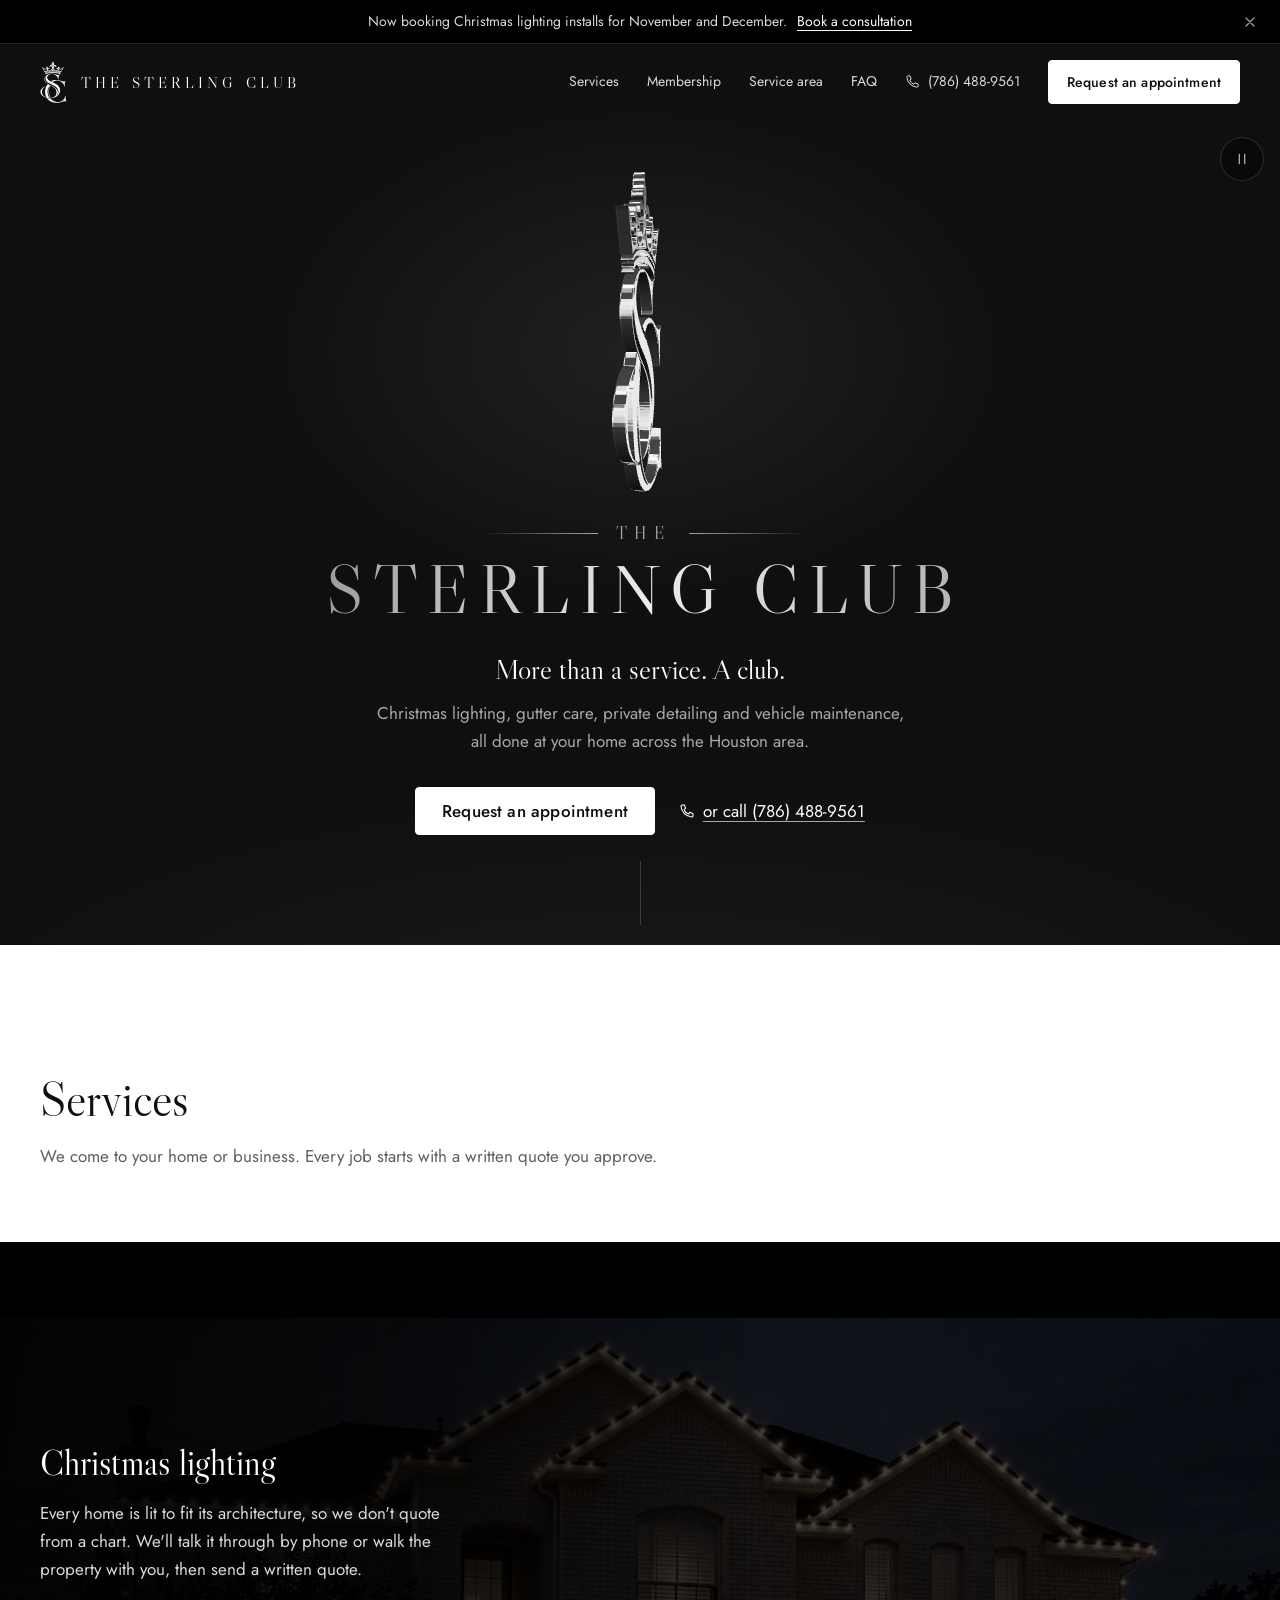
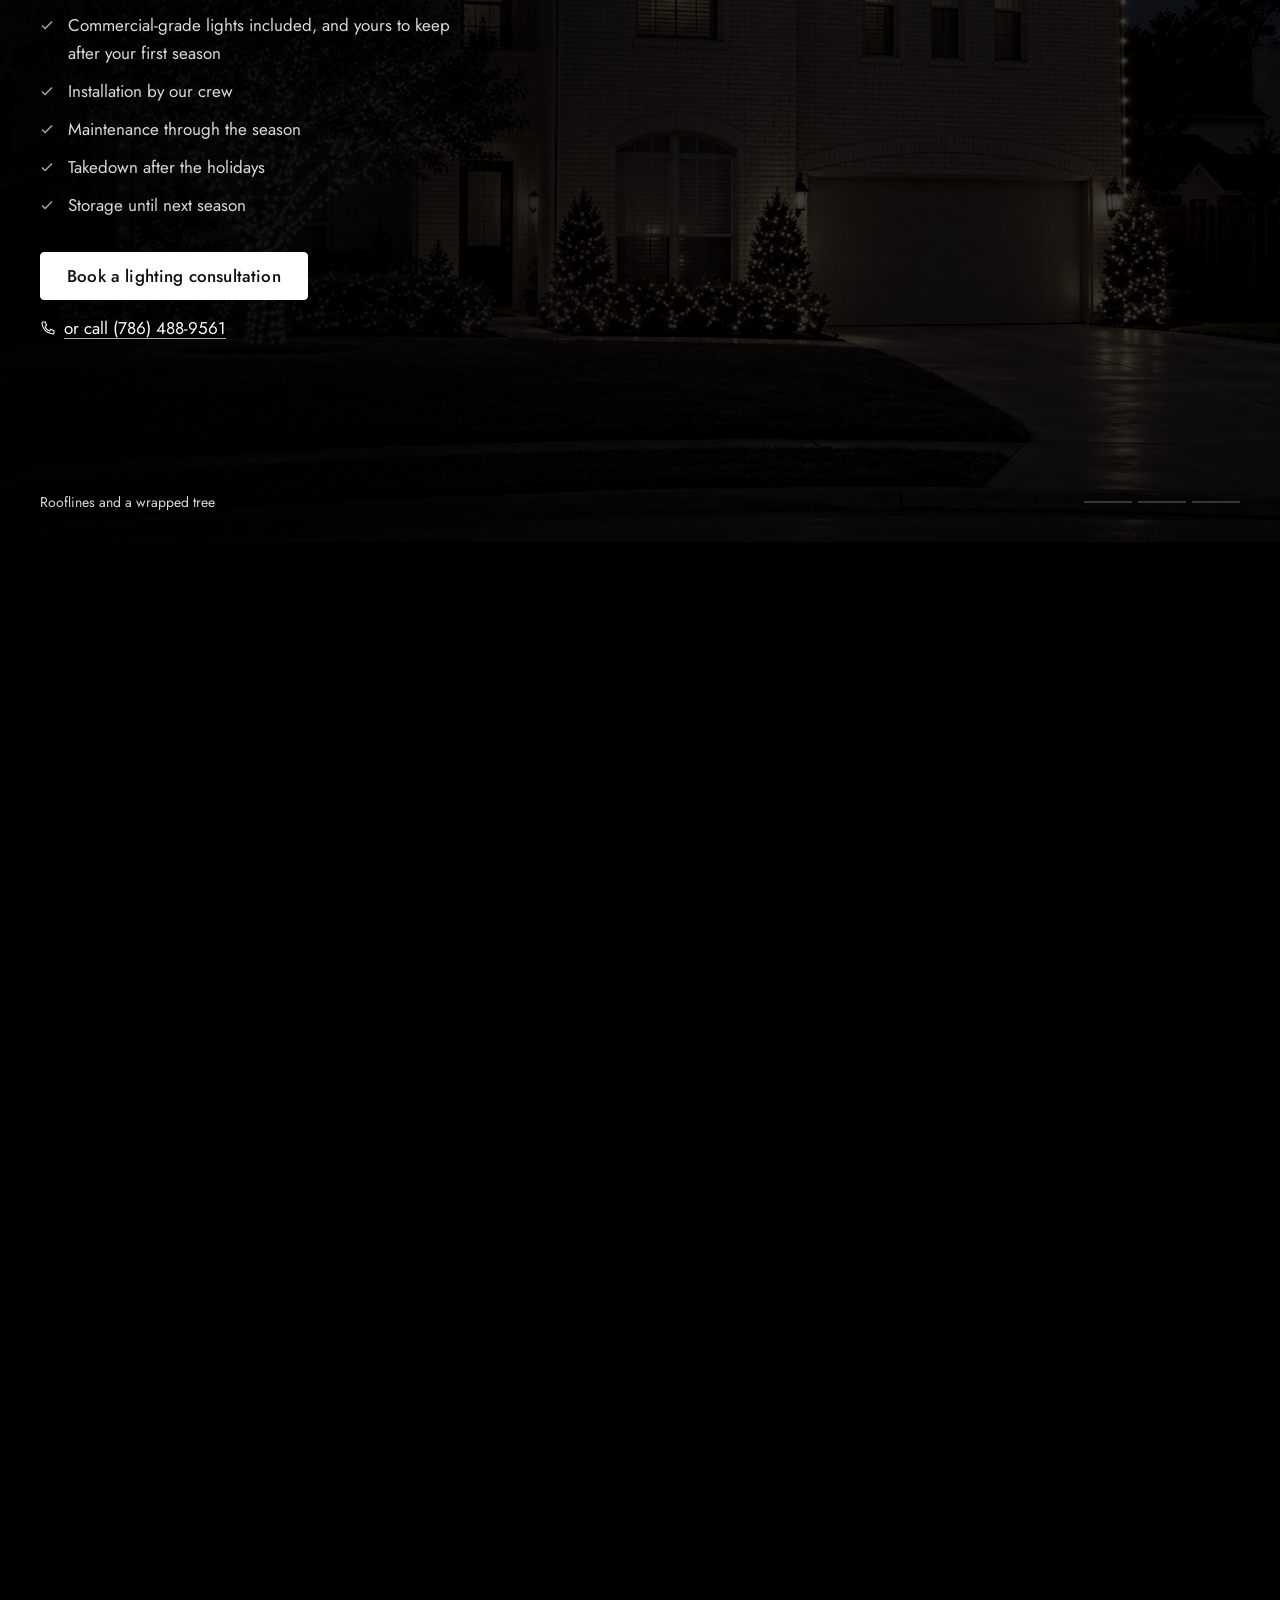
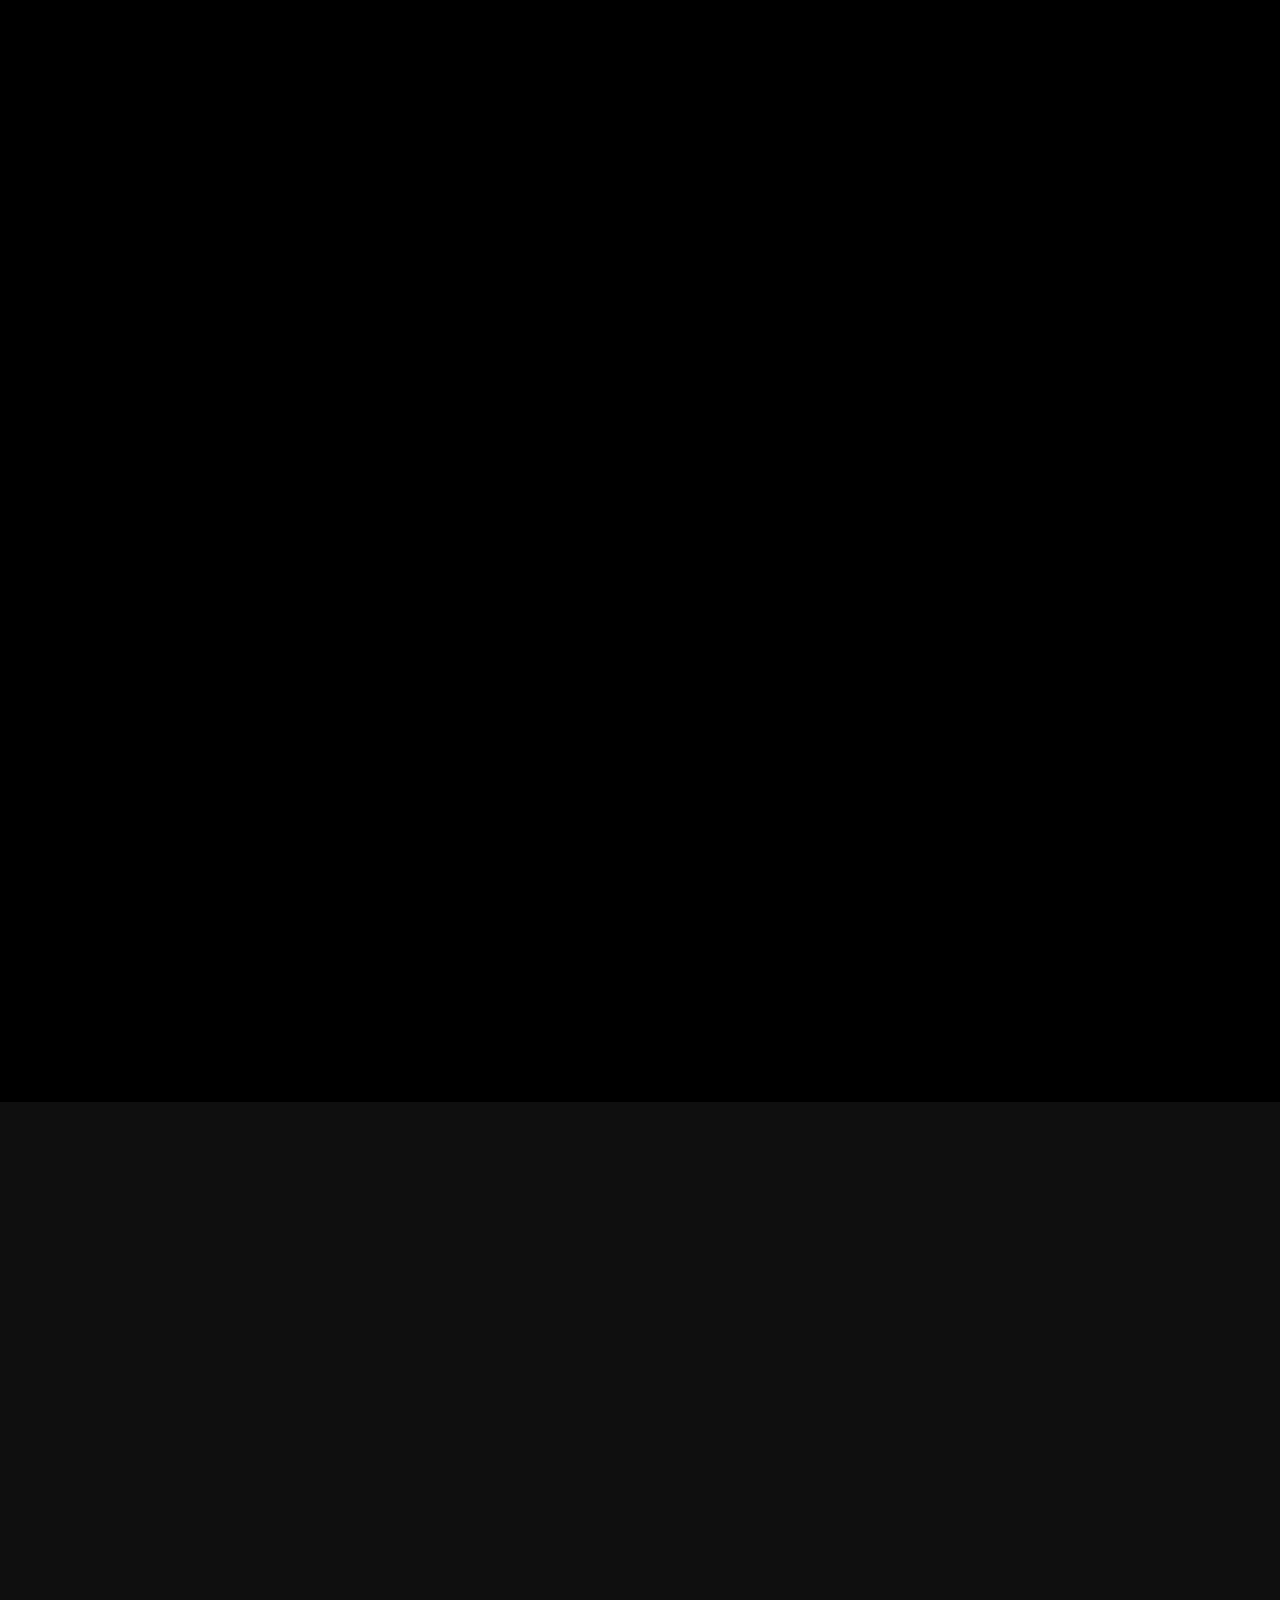
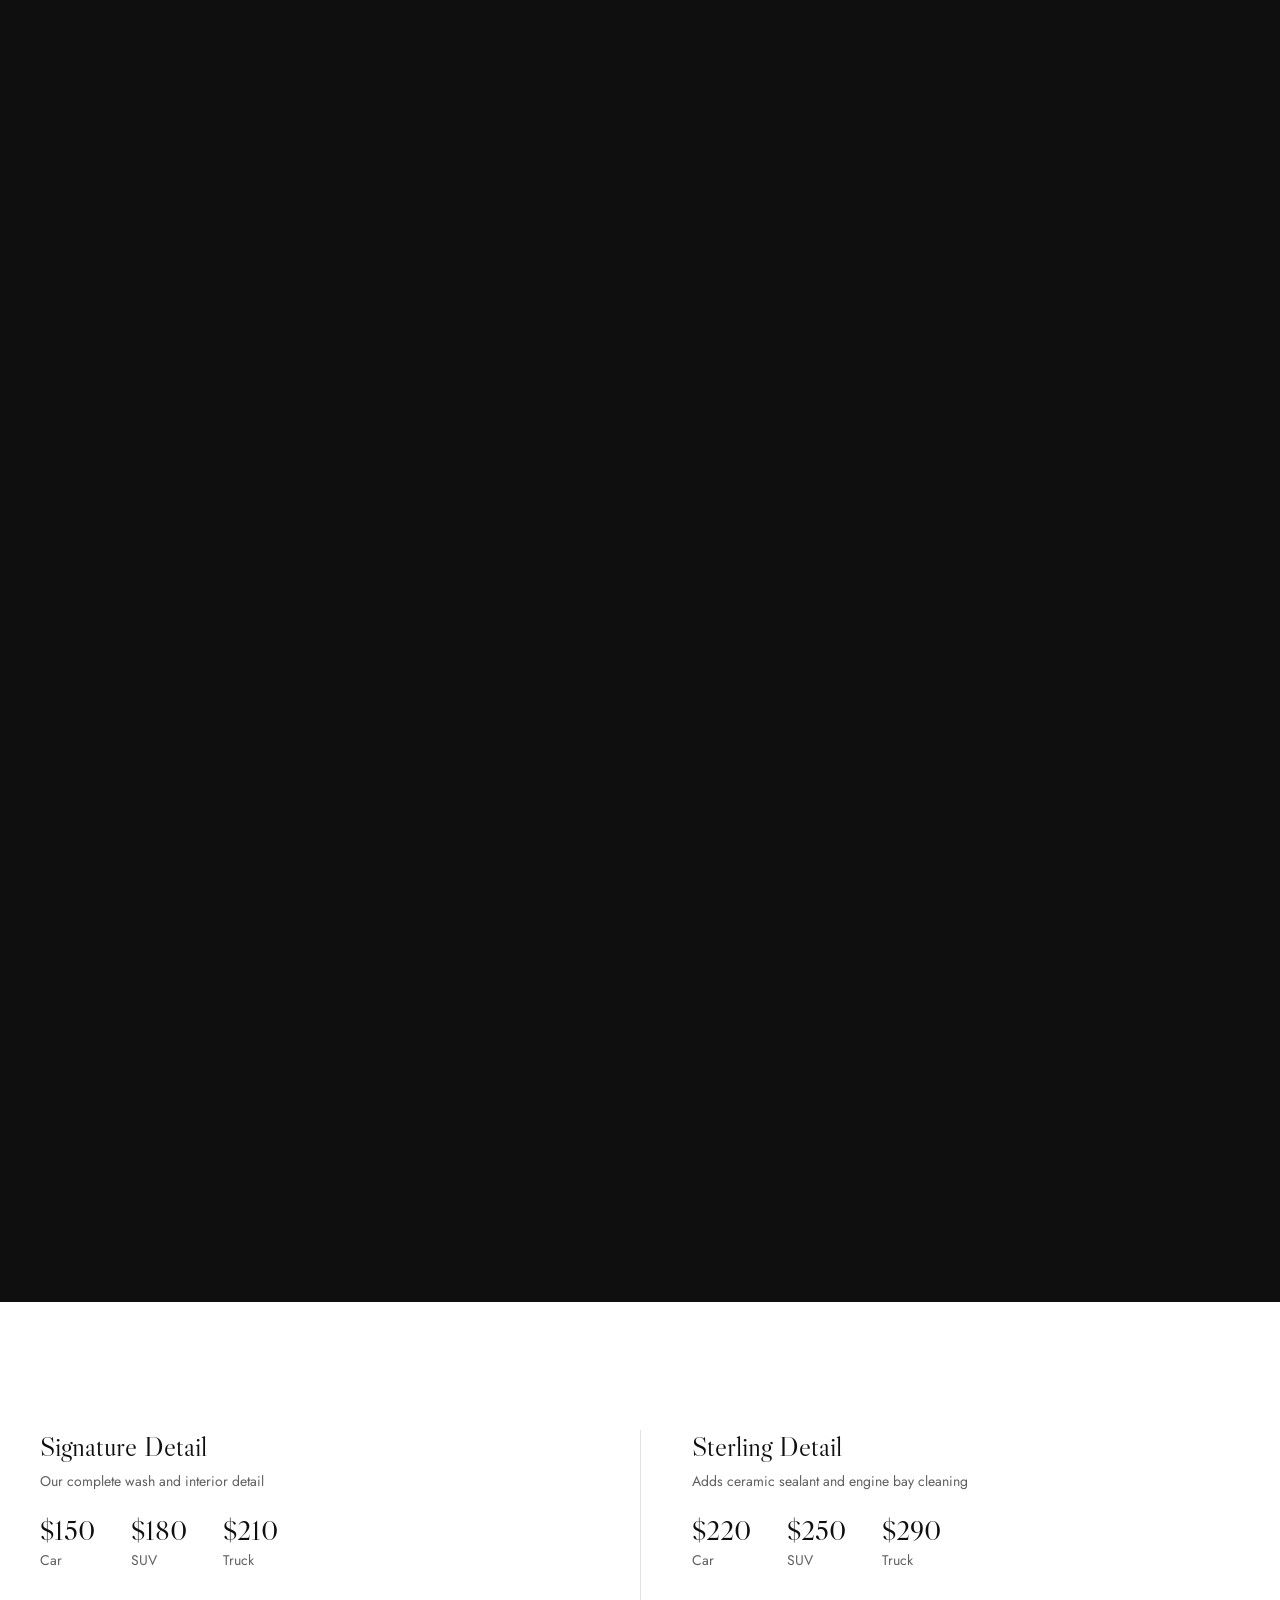
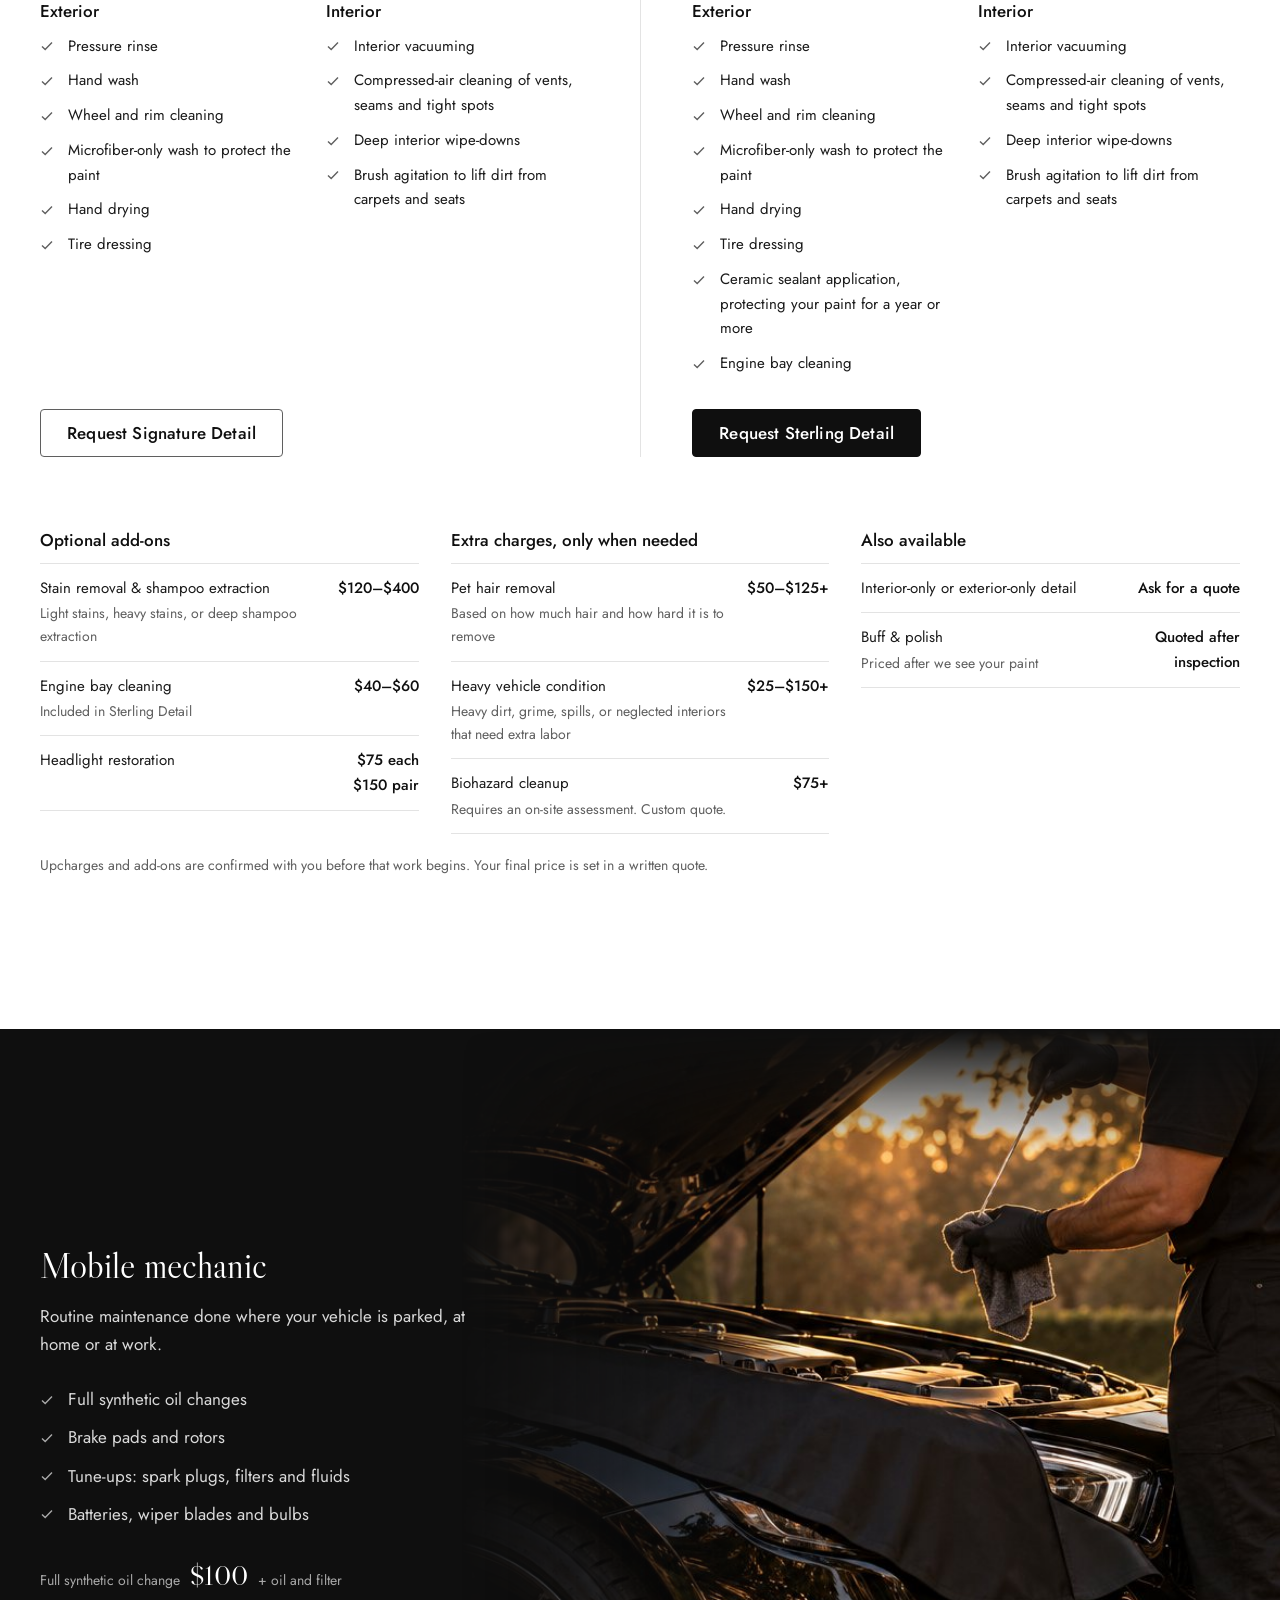
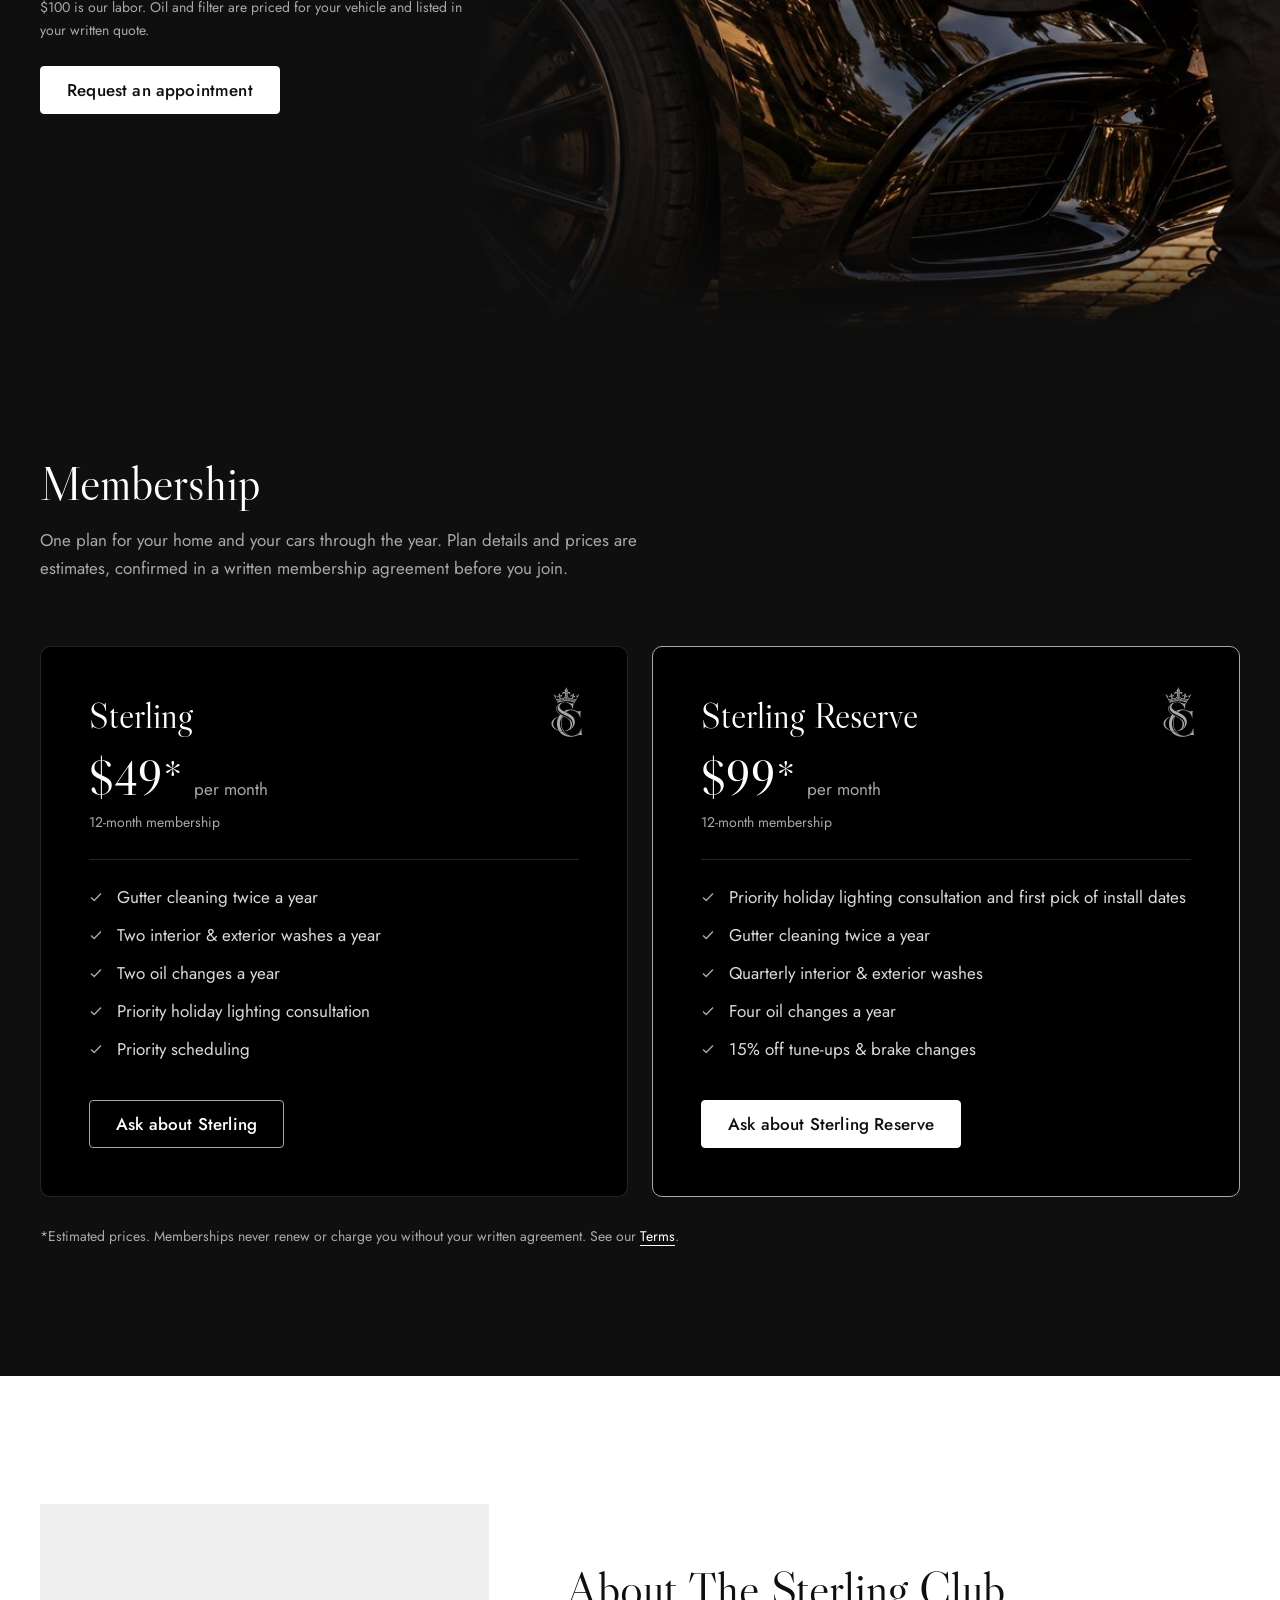
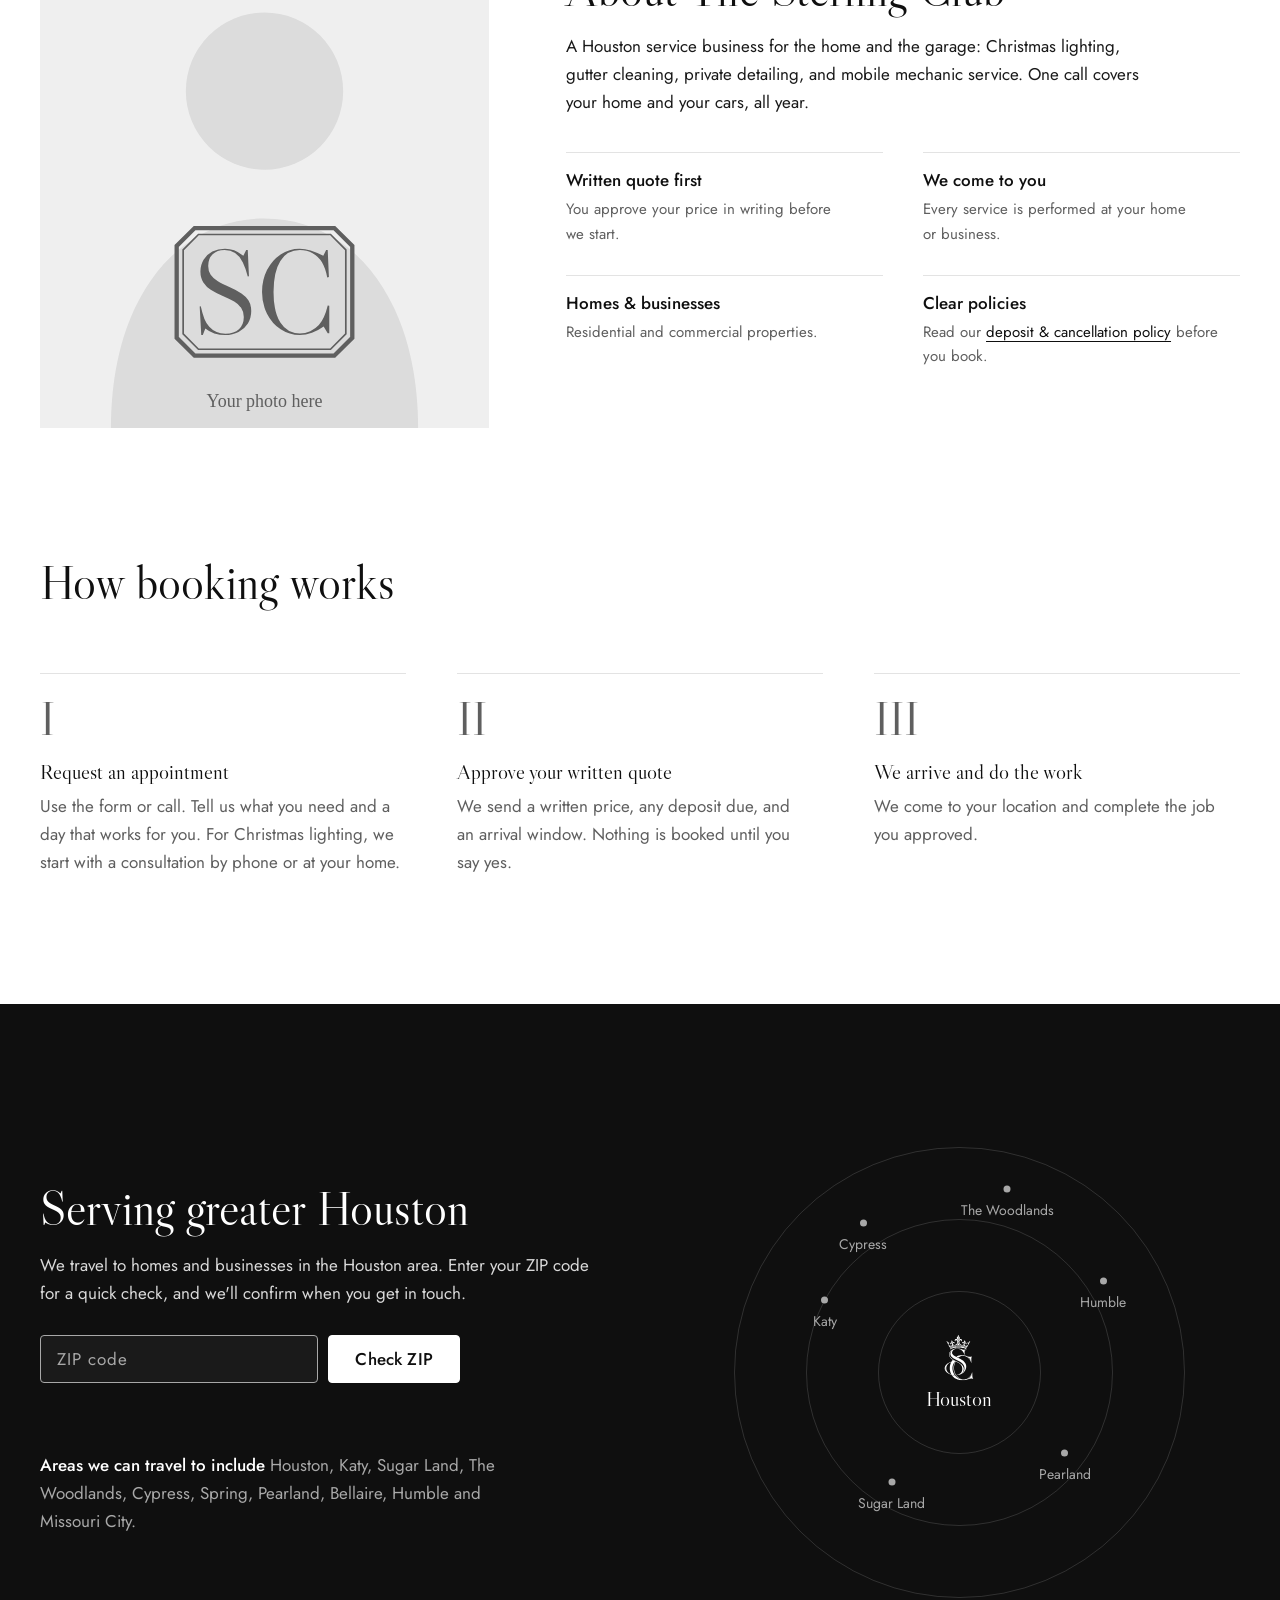
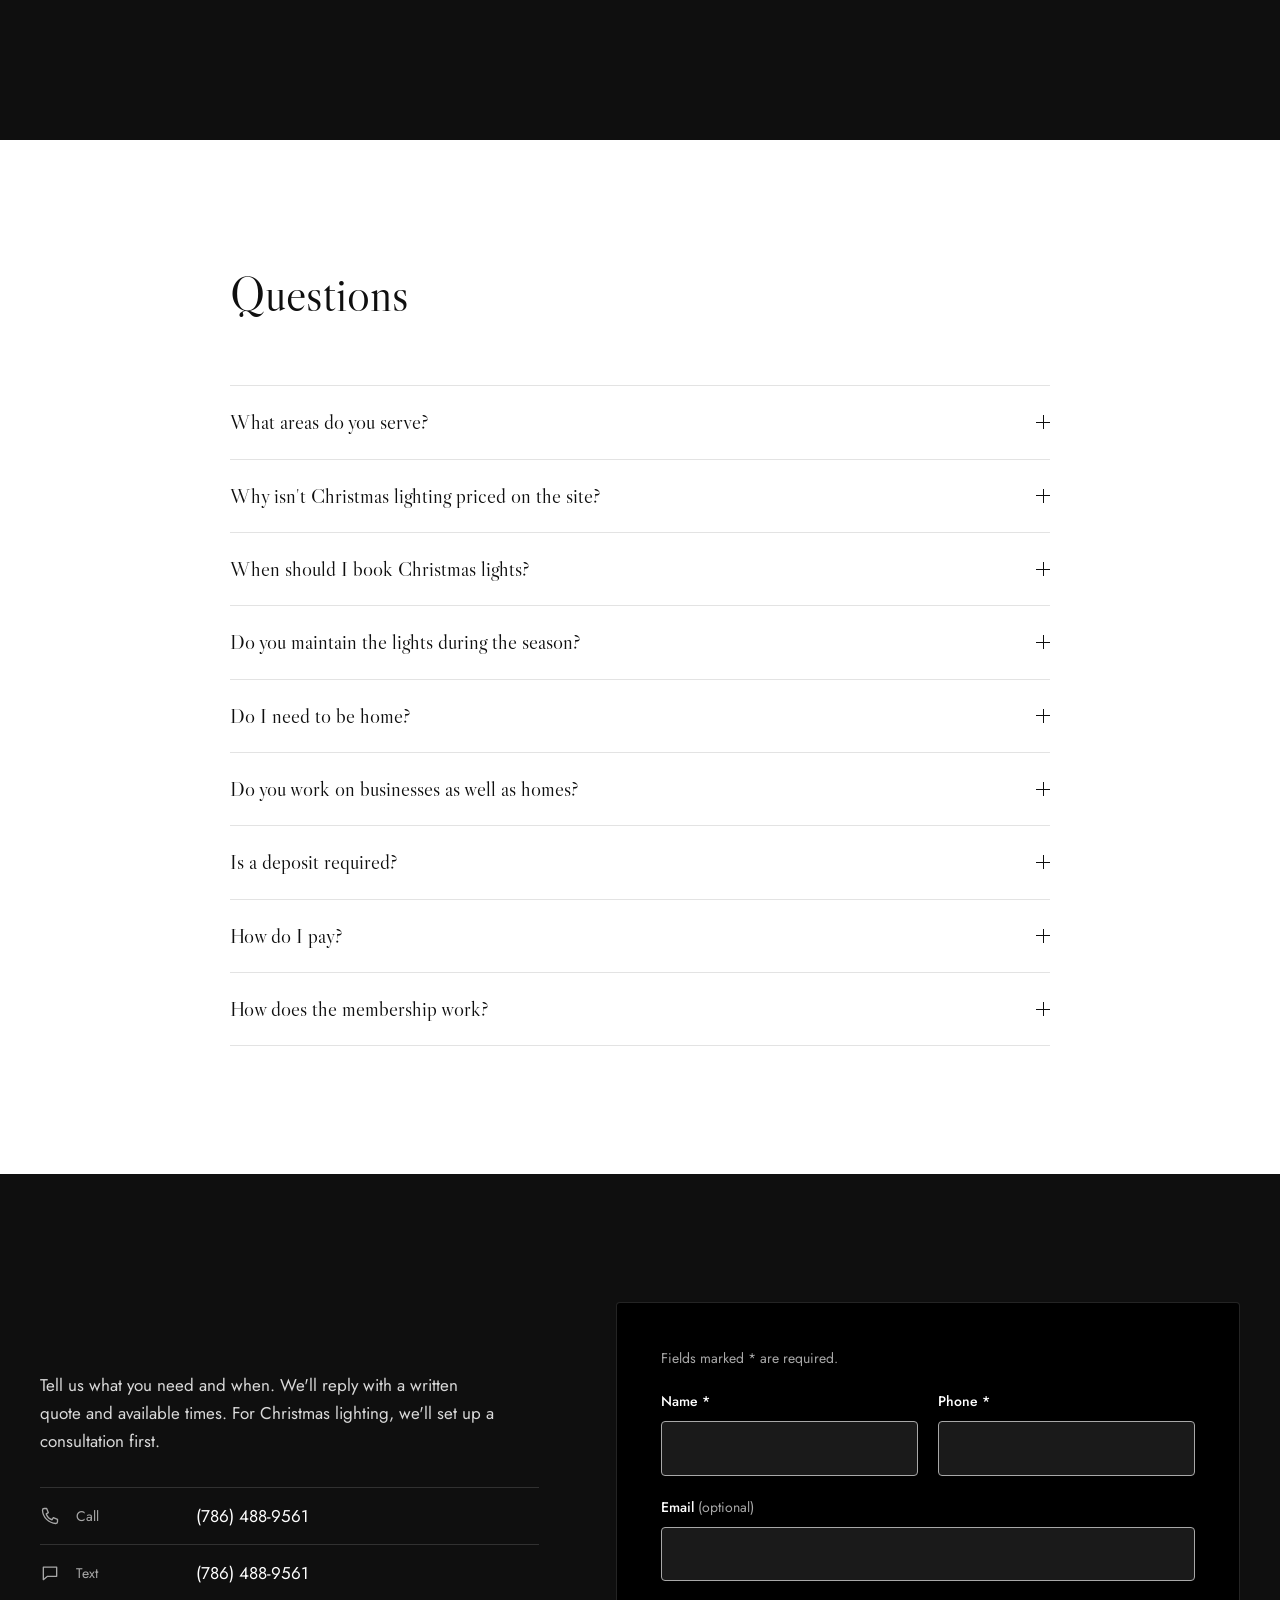
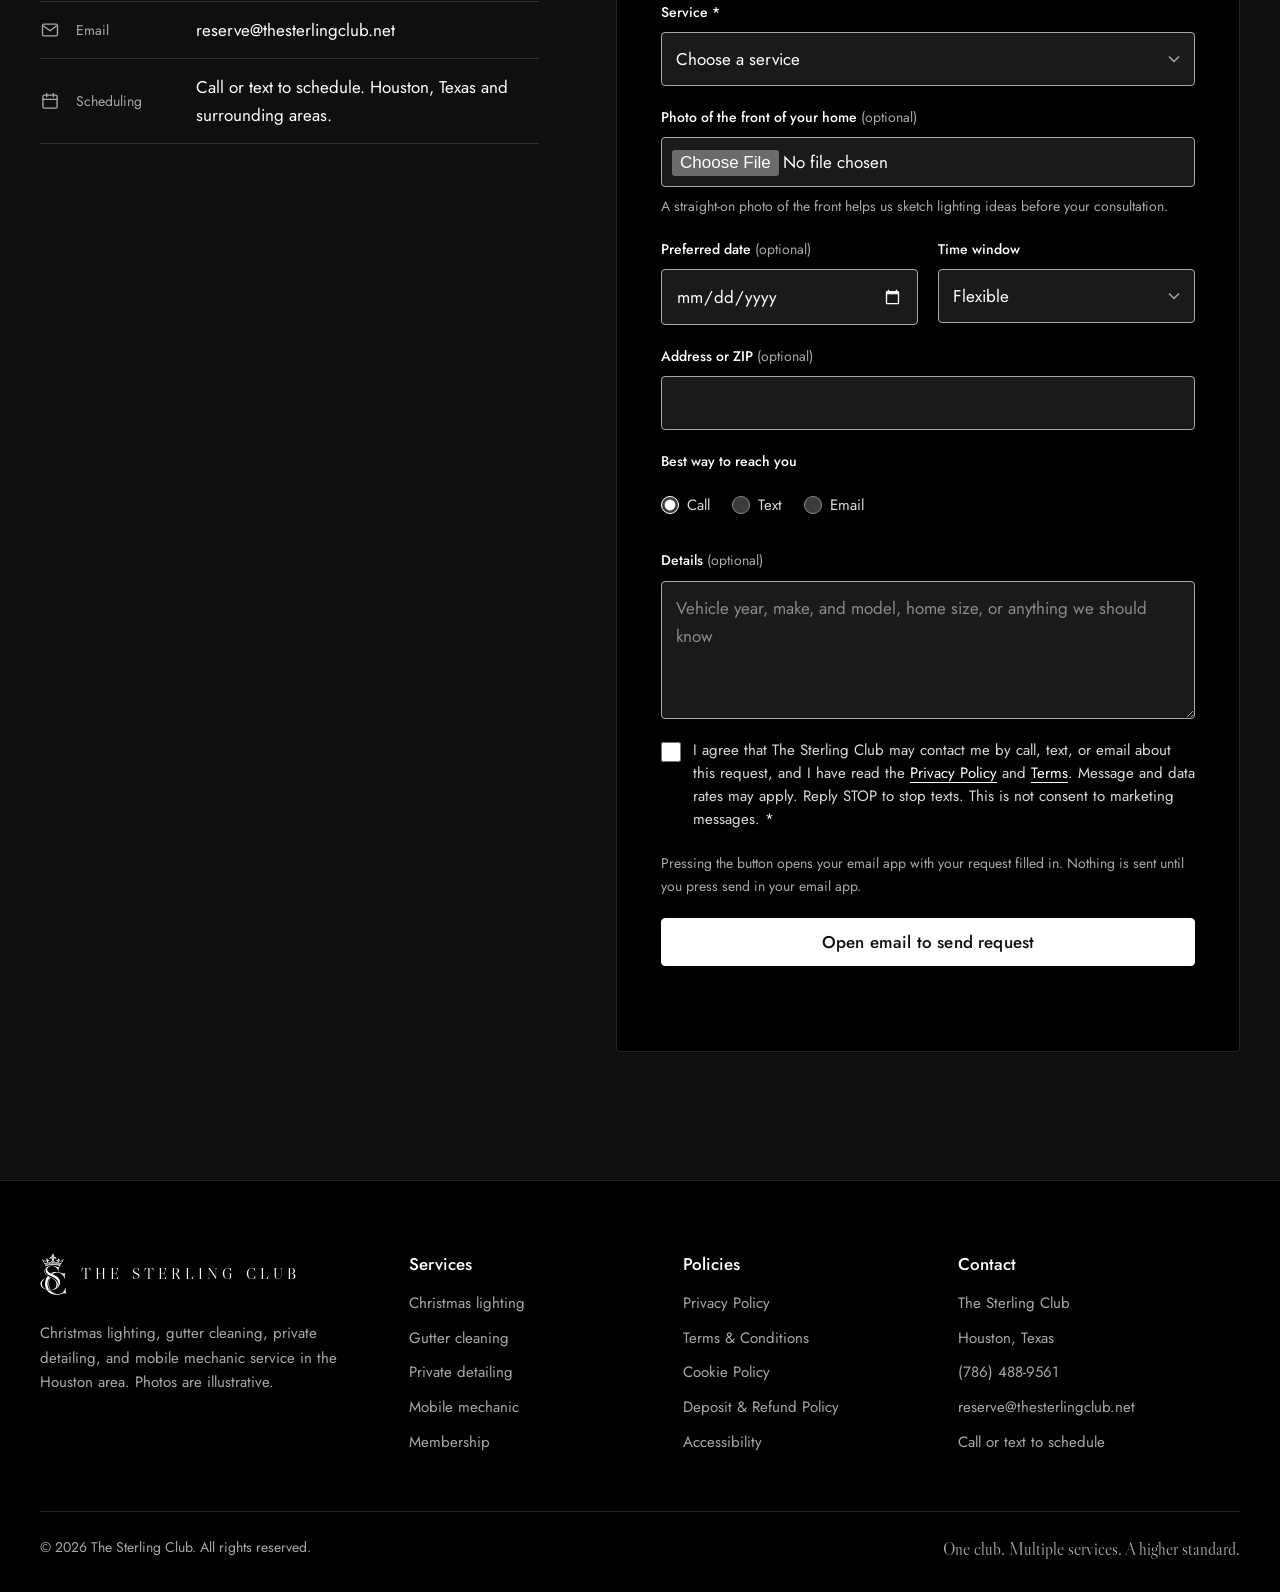
==== commit 4caadc70: "Mobile mechanic: oil change labor from $100 (plus oil and filter) Co-Authored-By: Claude Opus 5.5 <n" ====
--- a/index.html
+++ b/index.html
@@ -285,8 +285,8 @@
             <li>Batteries, wiper blades and bulbs</li>
           </ul>
           <div data-reveal>
-            <p class="price-from"><span>Full synthetic oil change</span><strong>$85</strong><span>+ oil and filter</span></p>
-            <p class="price-note">$85 is our labor. Oil and filter are priced for your vehicle and listed in your written quote.</p>
+            <p class="price-from"><span>Full synthetic oil change</span><strong>$100</strong><span>+ oil and filter</span></p>
+            <p class="price-note">$100 is our labor. Oil and filter are priced for your vehicle and listed in your written quote.</p>
           </div>
           <div class="actions" data-reveal><a href="#book" class="btn" data-service="Mobile mechanic">Request an appointment</a></div>
         </div>
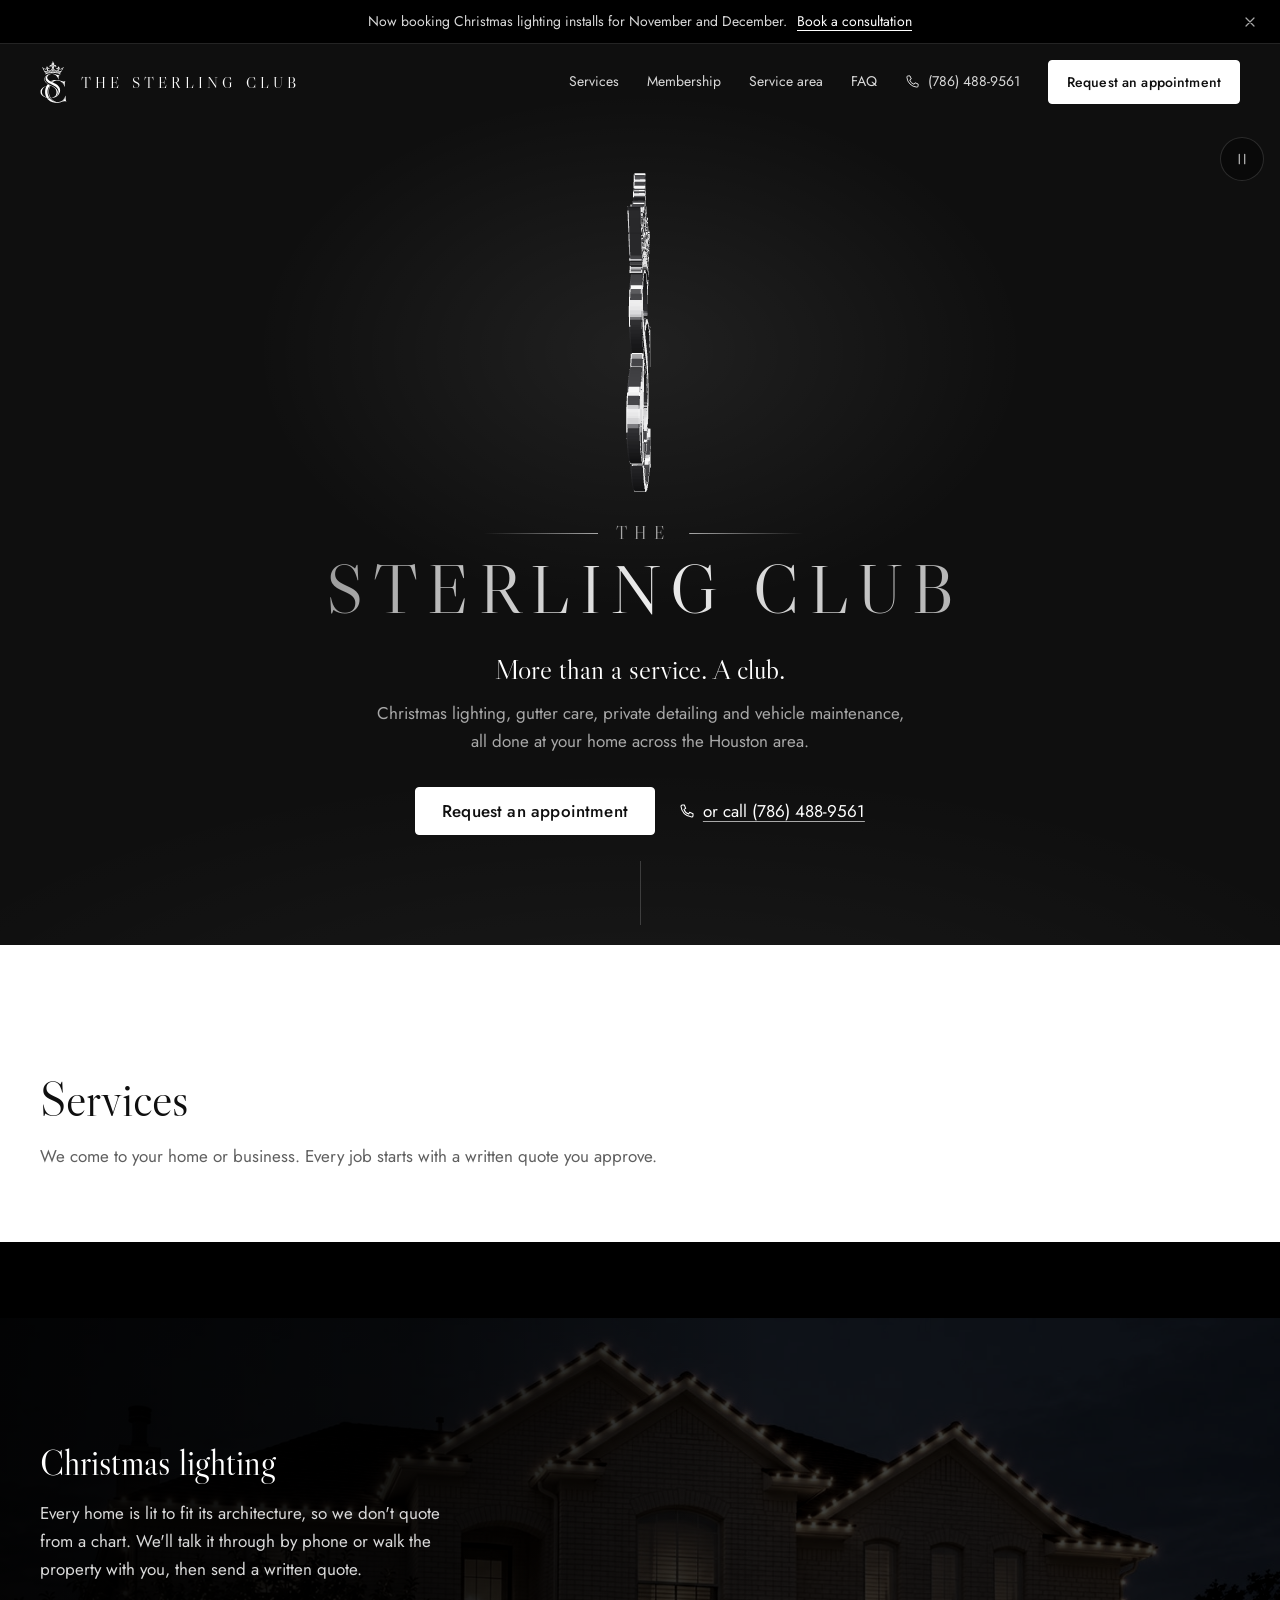
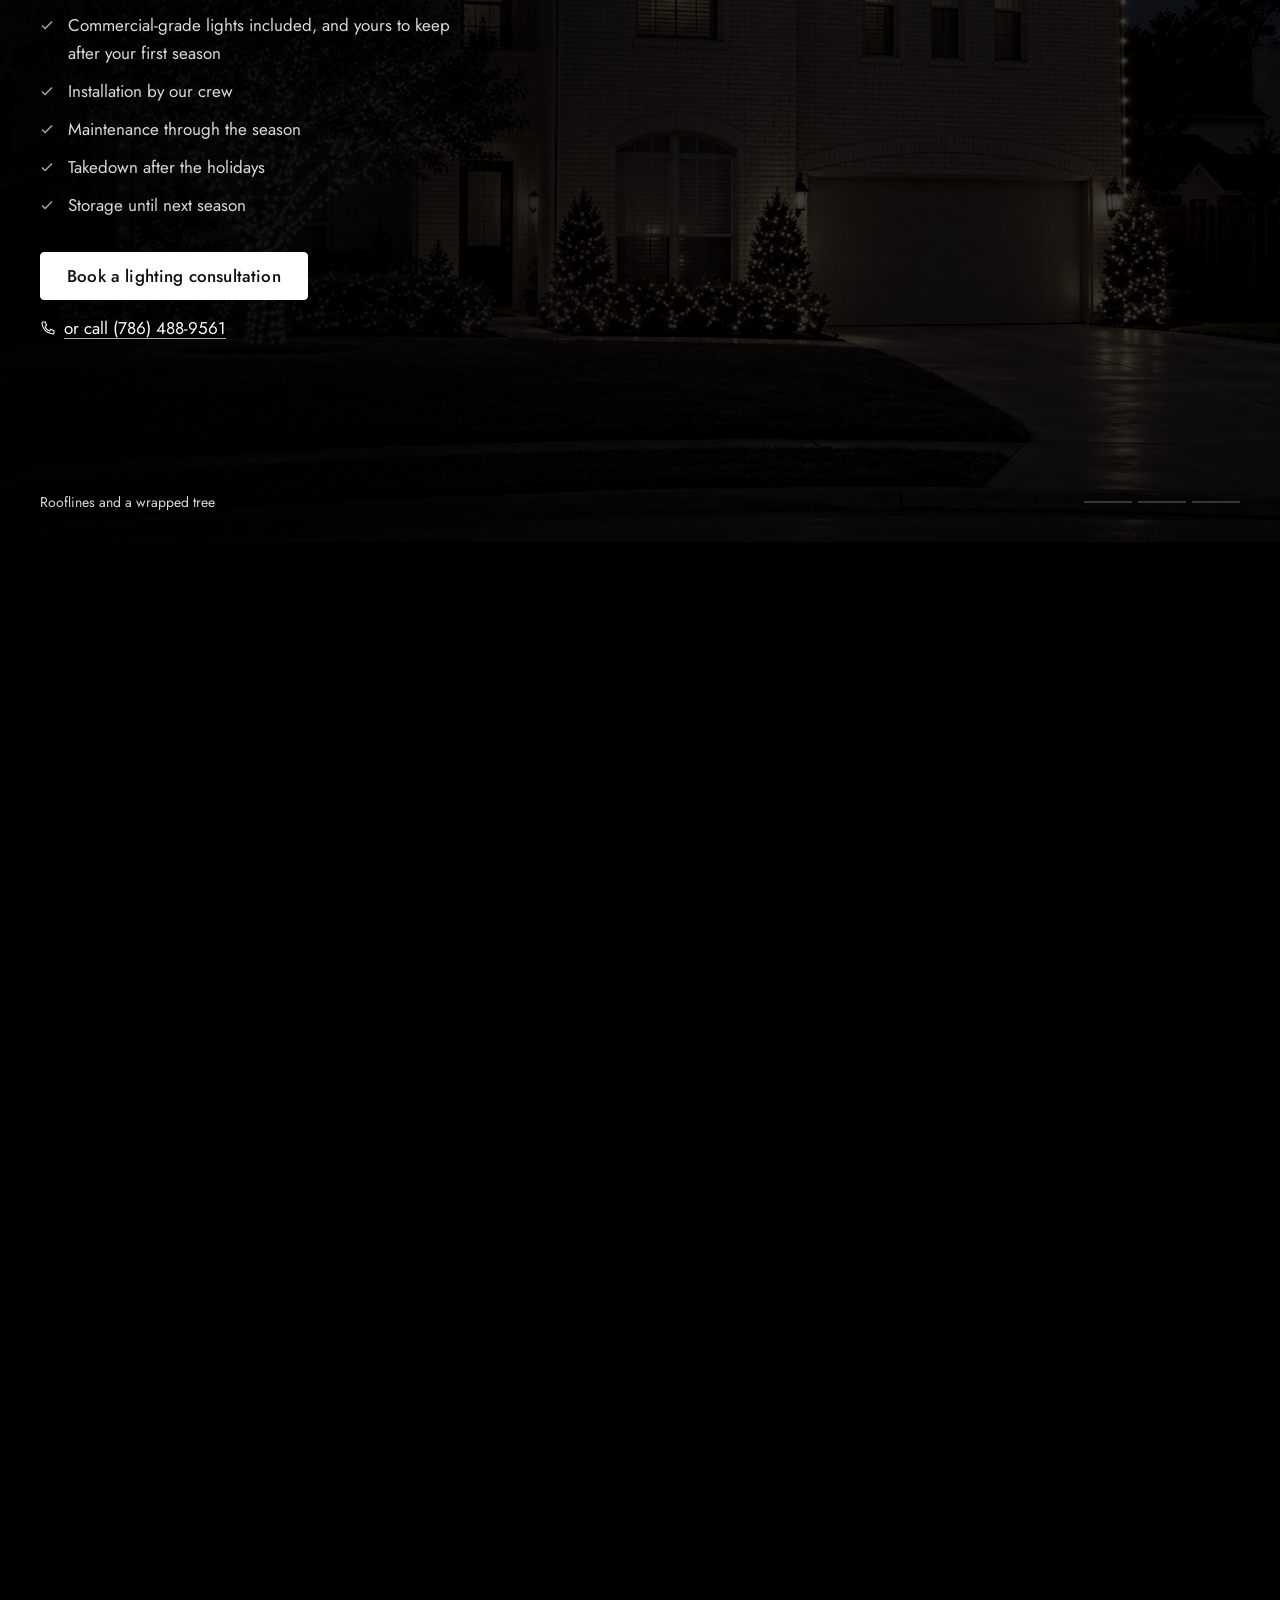
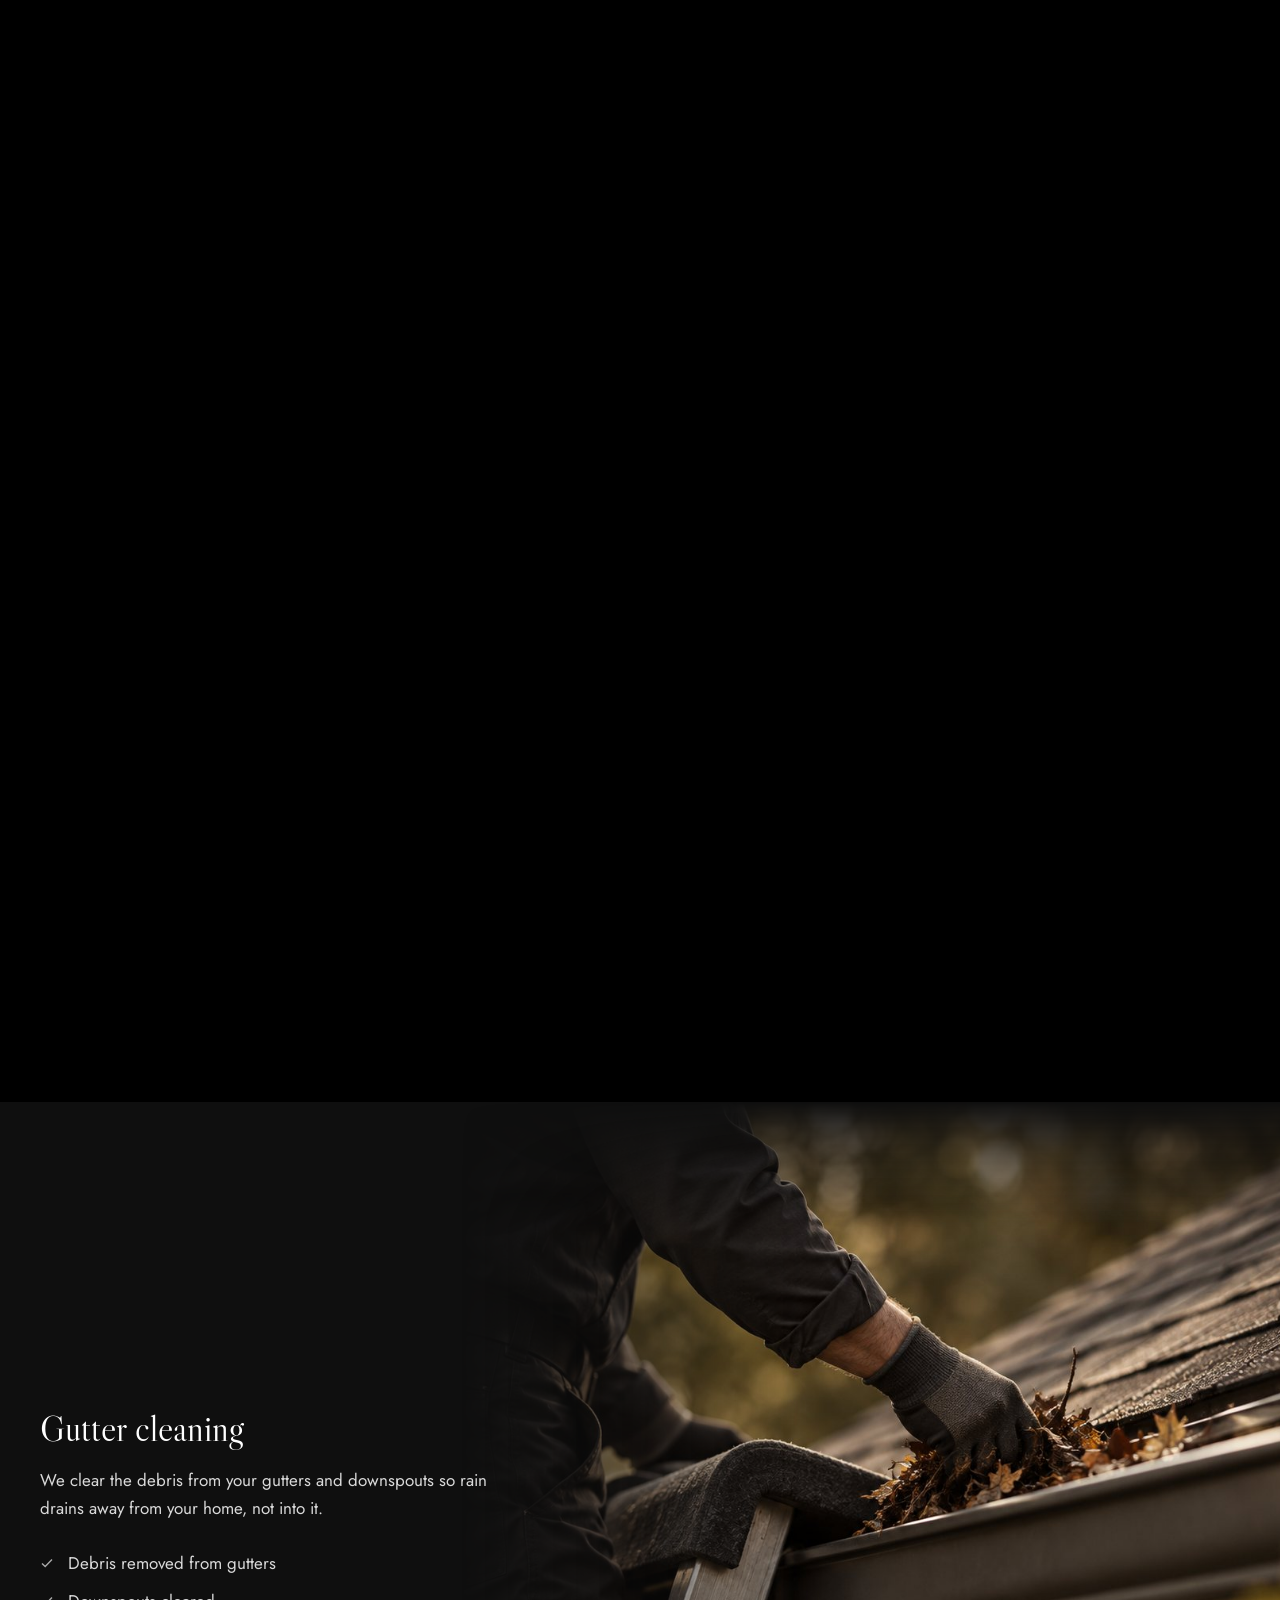
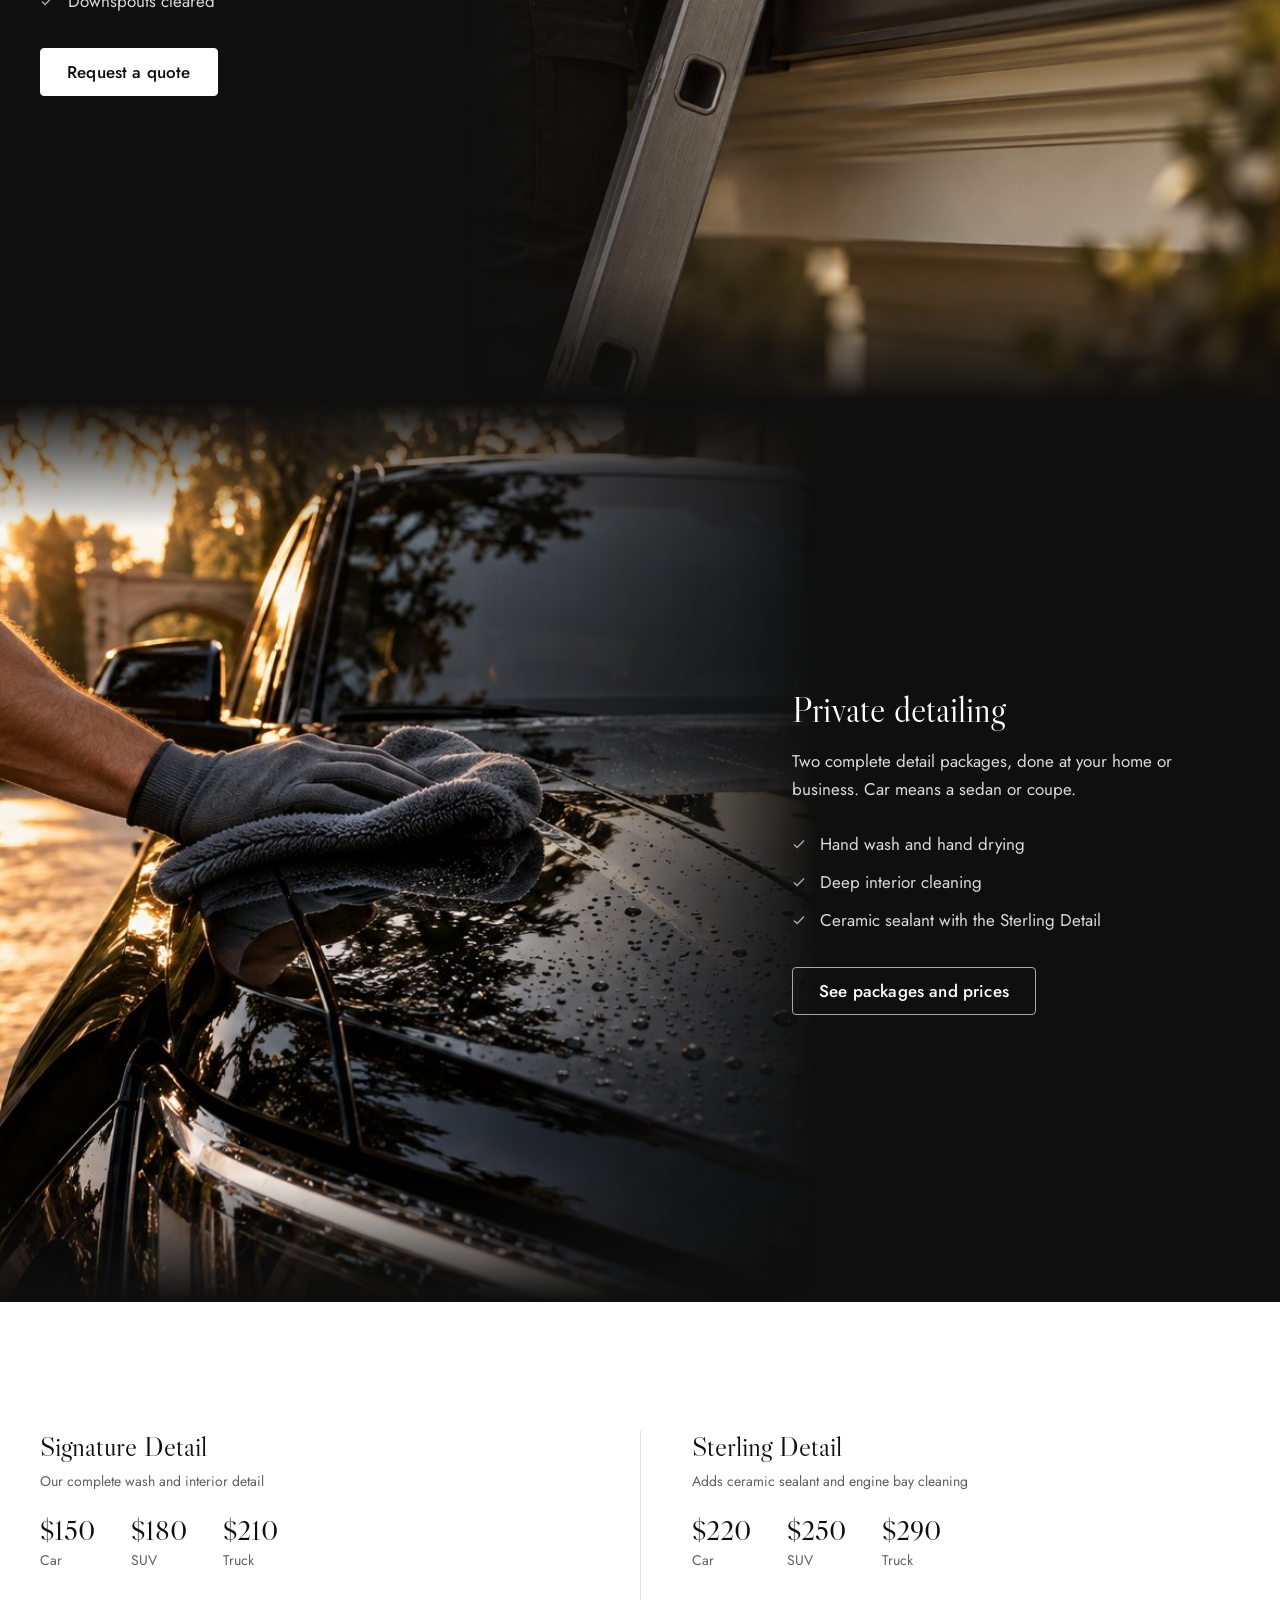
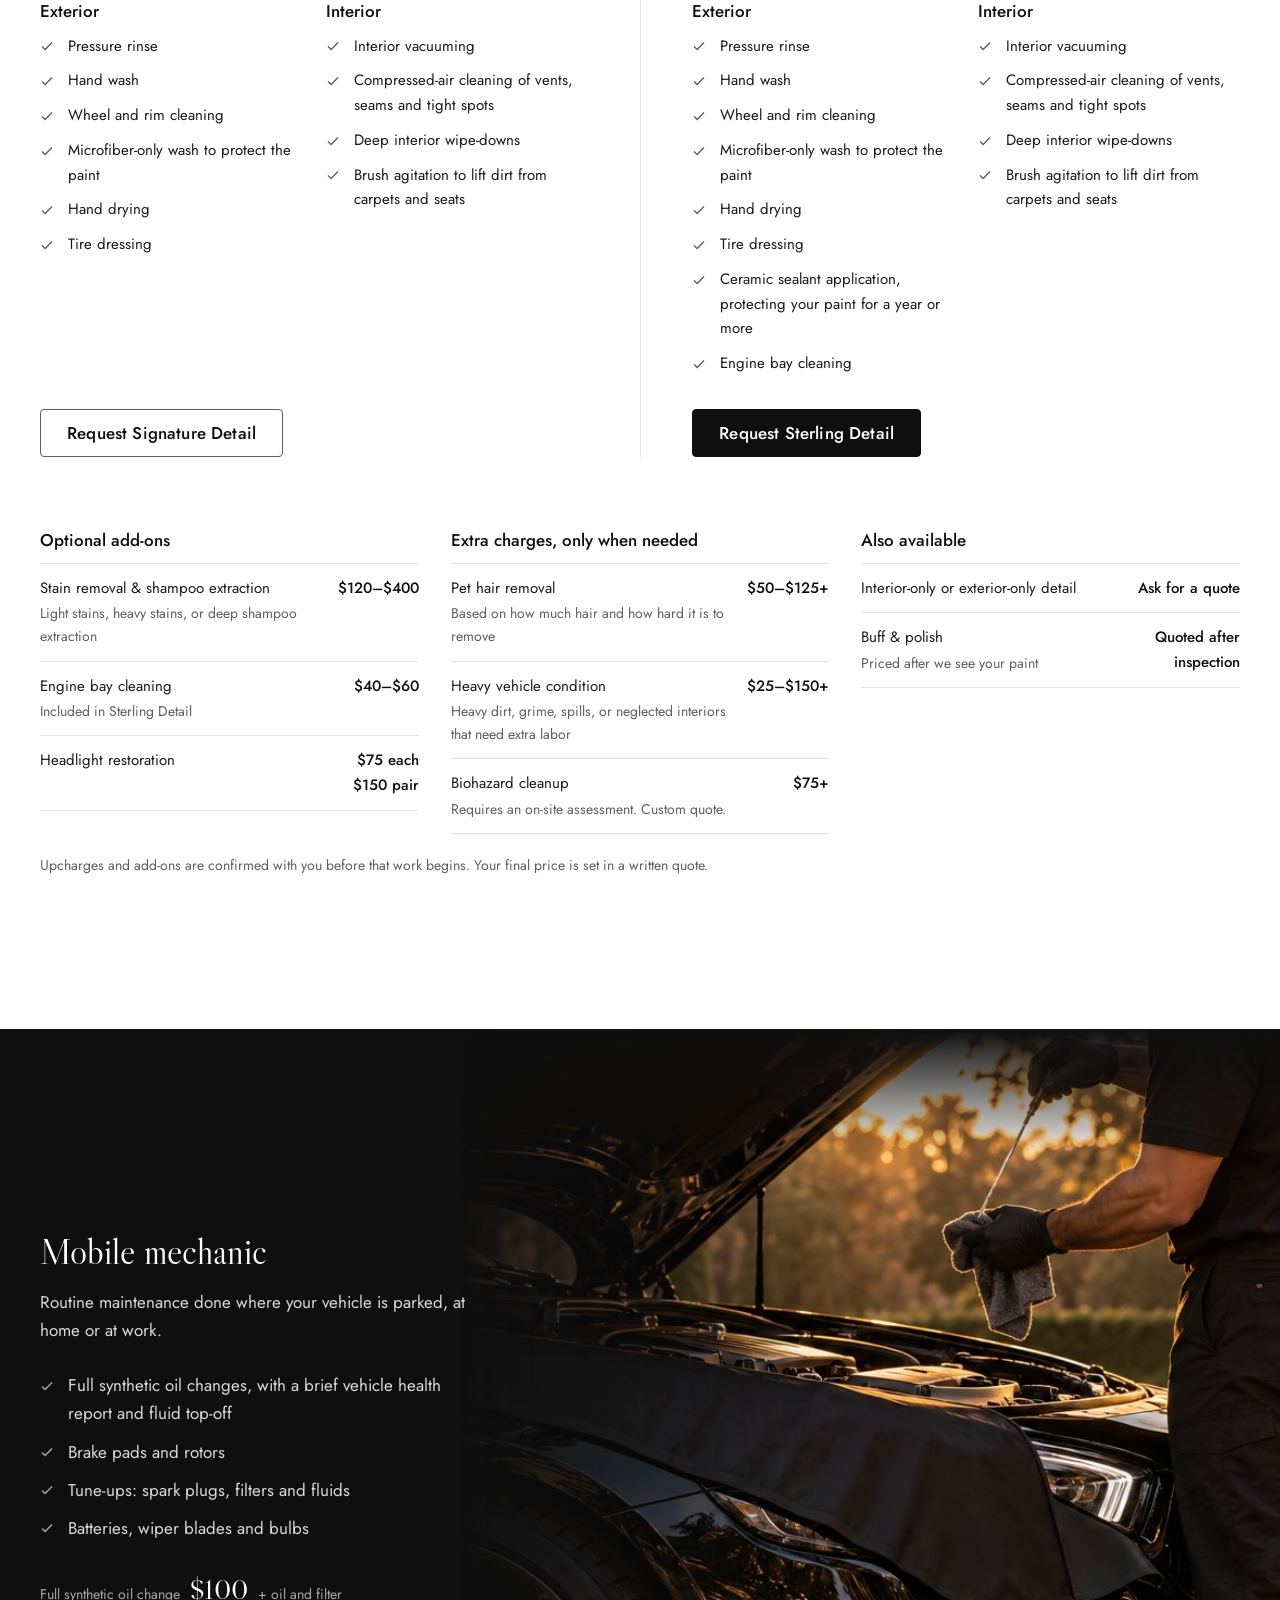
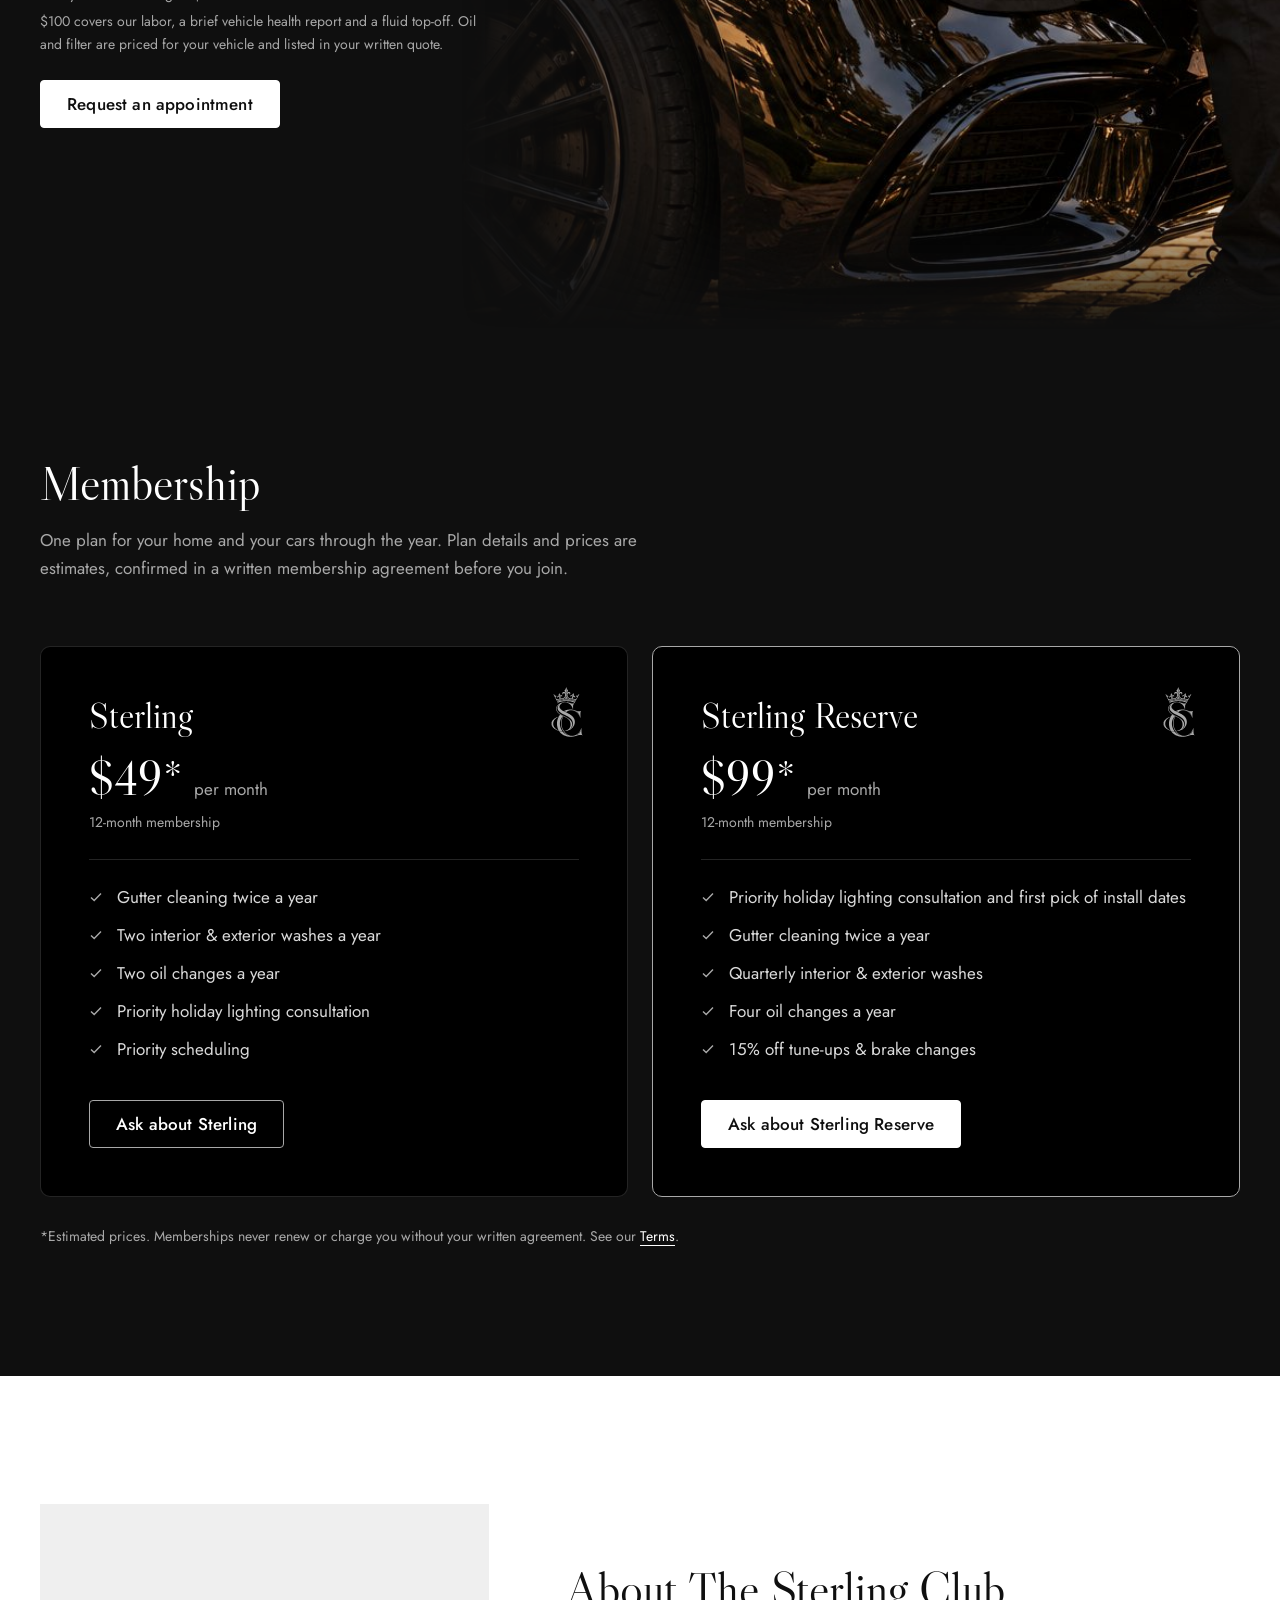
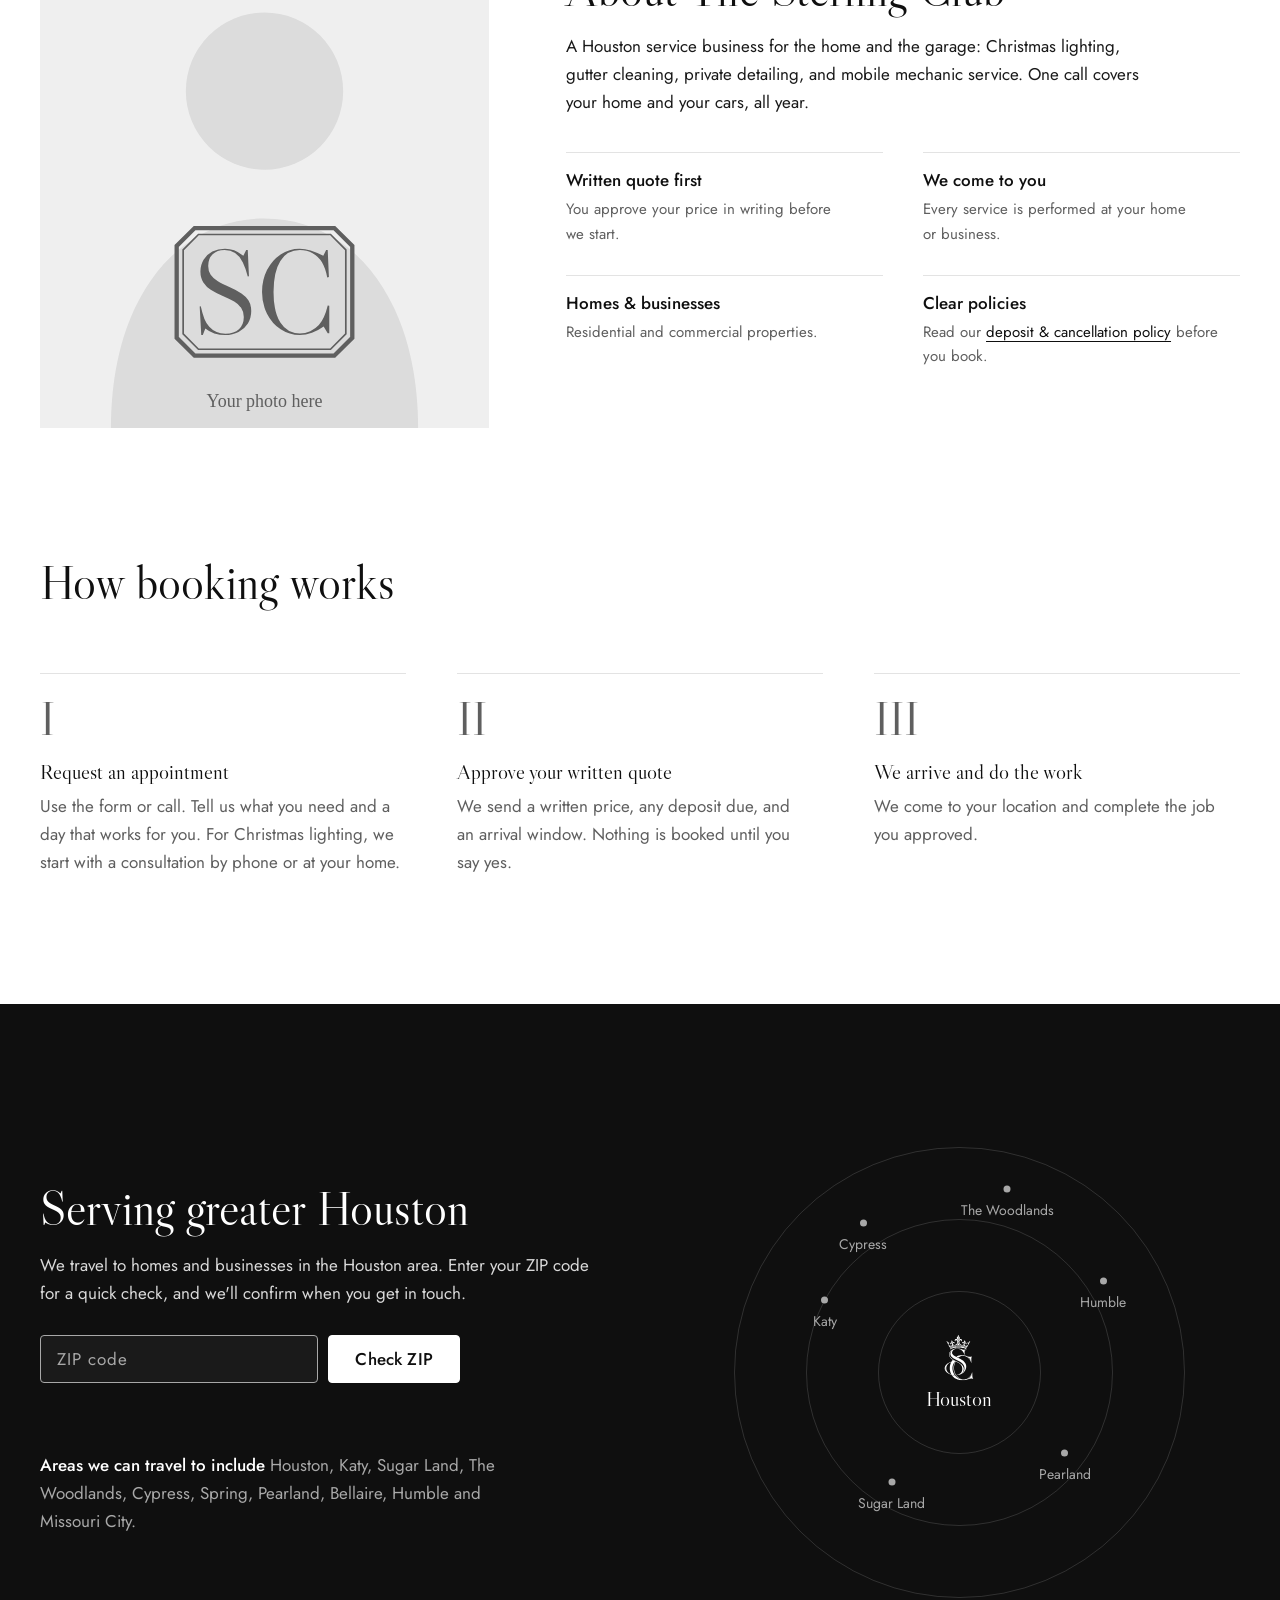
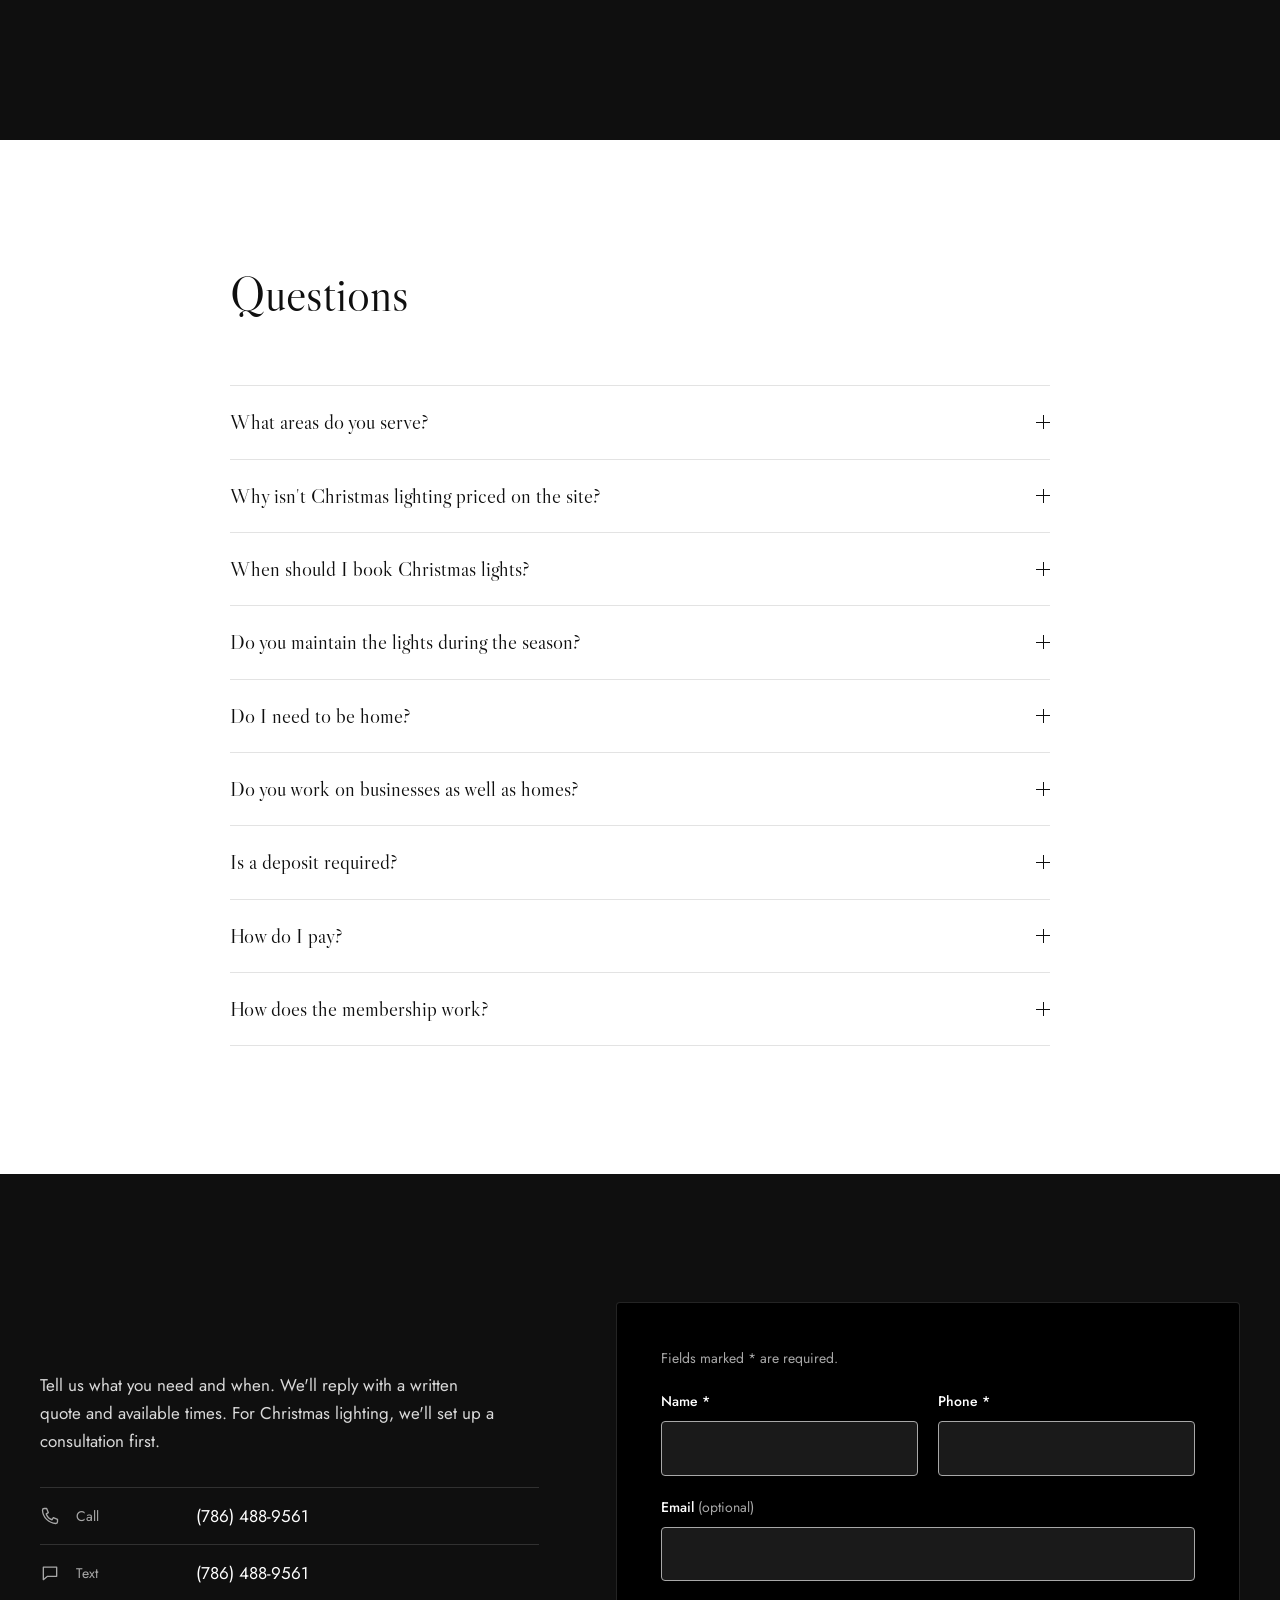
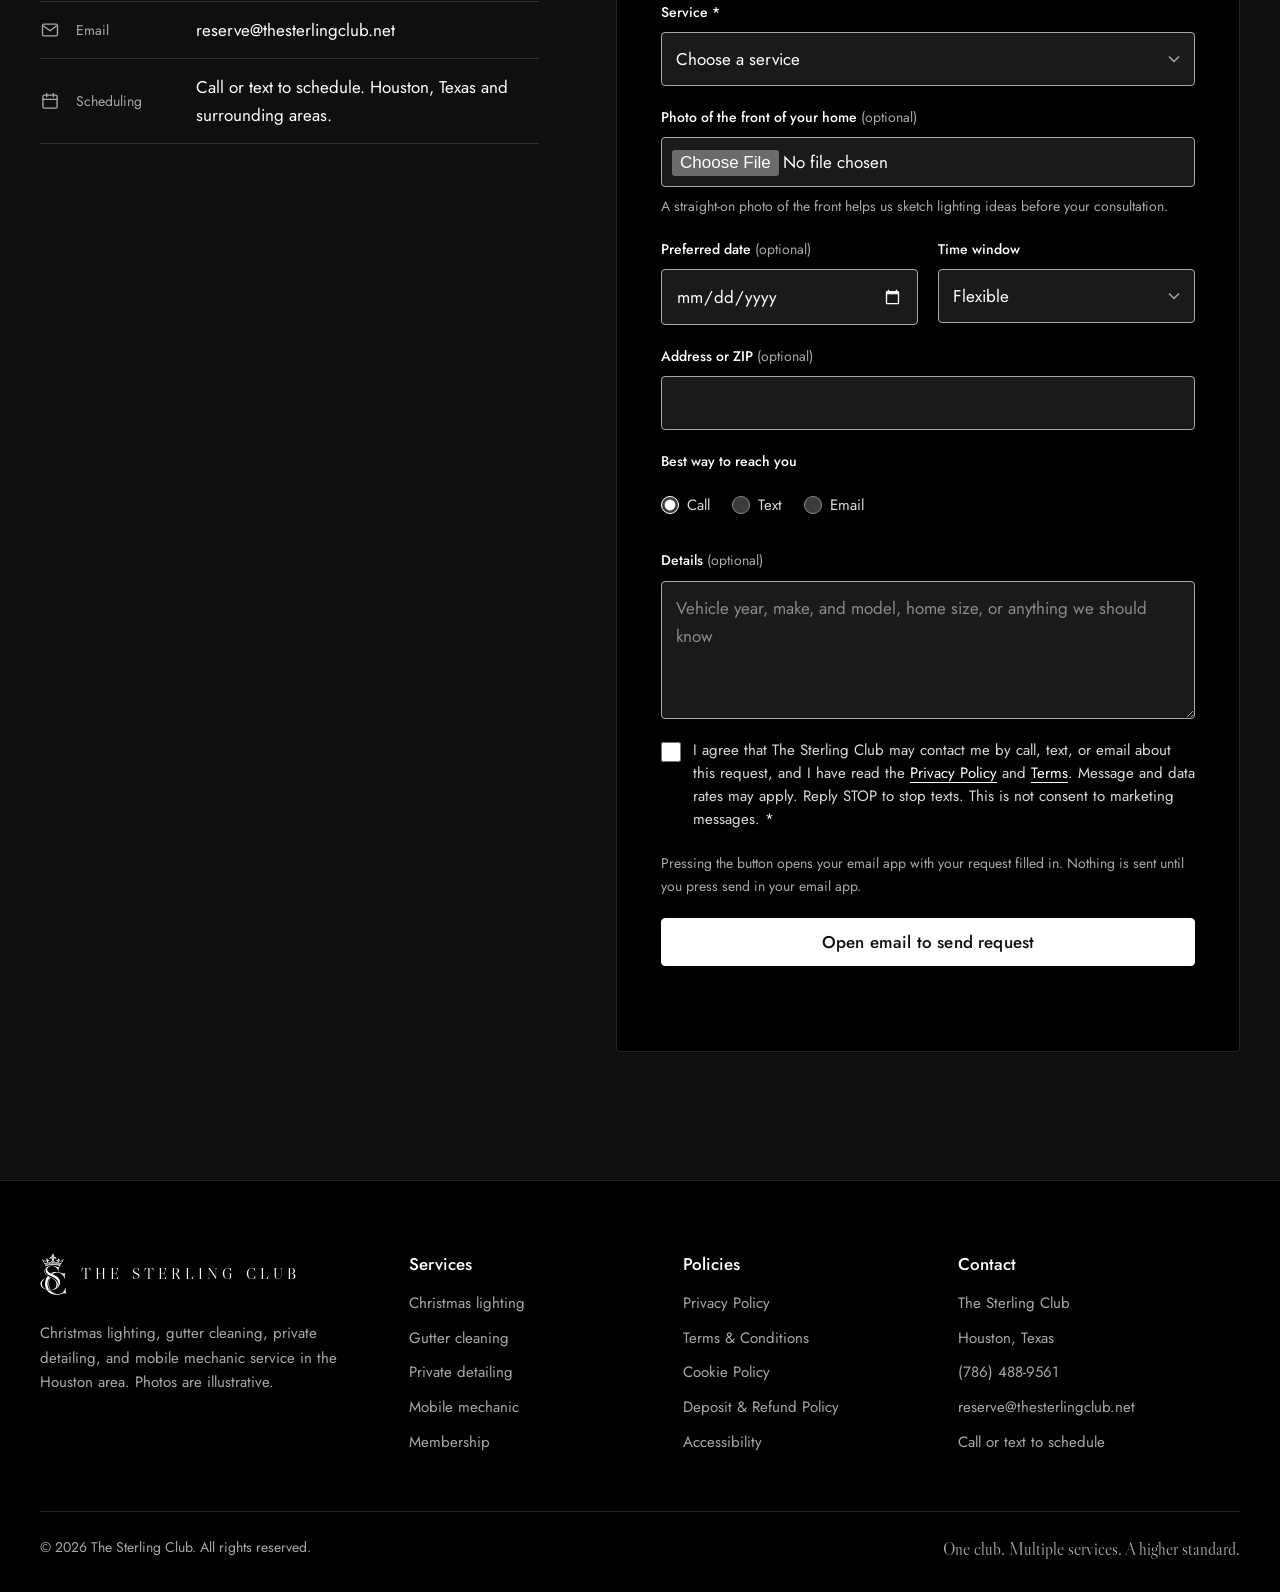
==== commit c4be48be: "Mobile mechanic: oil changes include a health report and fluid top-off Co-Authored-By: Claude Opus 5" ====
--- a/index.html
+++ b/index.html
@@ -279,14 +279,14 @@
           <h3 data-reveal>Mobile mechanic</h3>
           <p data-reveal>Routine maintenance done where your vehicle is parked, at home or at work.</p>
           <ul class="checks" data-reveal>
-            <li>Full synthetic oil changes</li>
+            <li>Full synthetic oil changes, with a brief vehicle health report and fluid top-off</li>
             <li>Brake pads and rotors</li>
             <li>Tune-ups: spark plugs, filters and fluids</li>
             <li>Batteries, wiper blades and bulbs</li>
           </ul>
           <div data-reveal>
             <p class="price-from"><span>Full synthetic oil change</span><strong>$100</strong><span>+ oil and filter</span></p>
-            <p class="price-note">$100 is our labor. Oil and filter are priced for your vehicle and listed in your written quote.</p>
+            <p class="price-note">$100 covers our labor, a brief vehicle health report and a fluid top-off. Oil and filter are priced for your vehicle and listed in your written quote.</p>
           </div>
           <div class="actions" data-reveal><a href="#book" class="btn" data-service="Mobile mechanic">Request an appointment</a></div>
         </div>
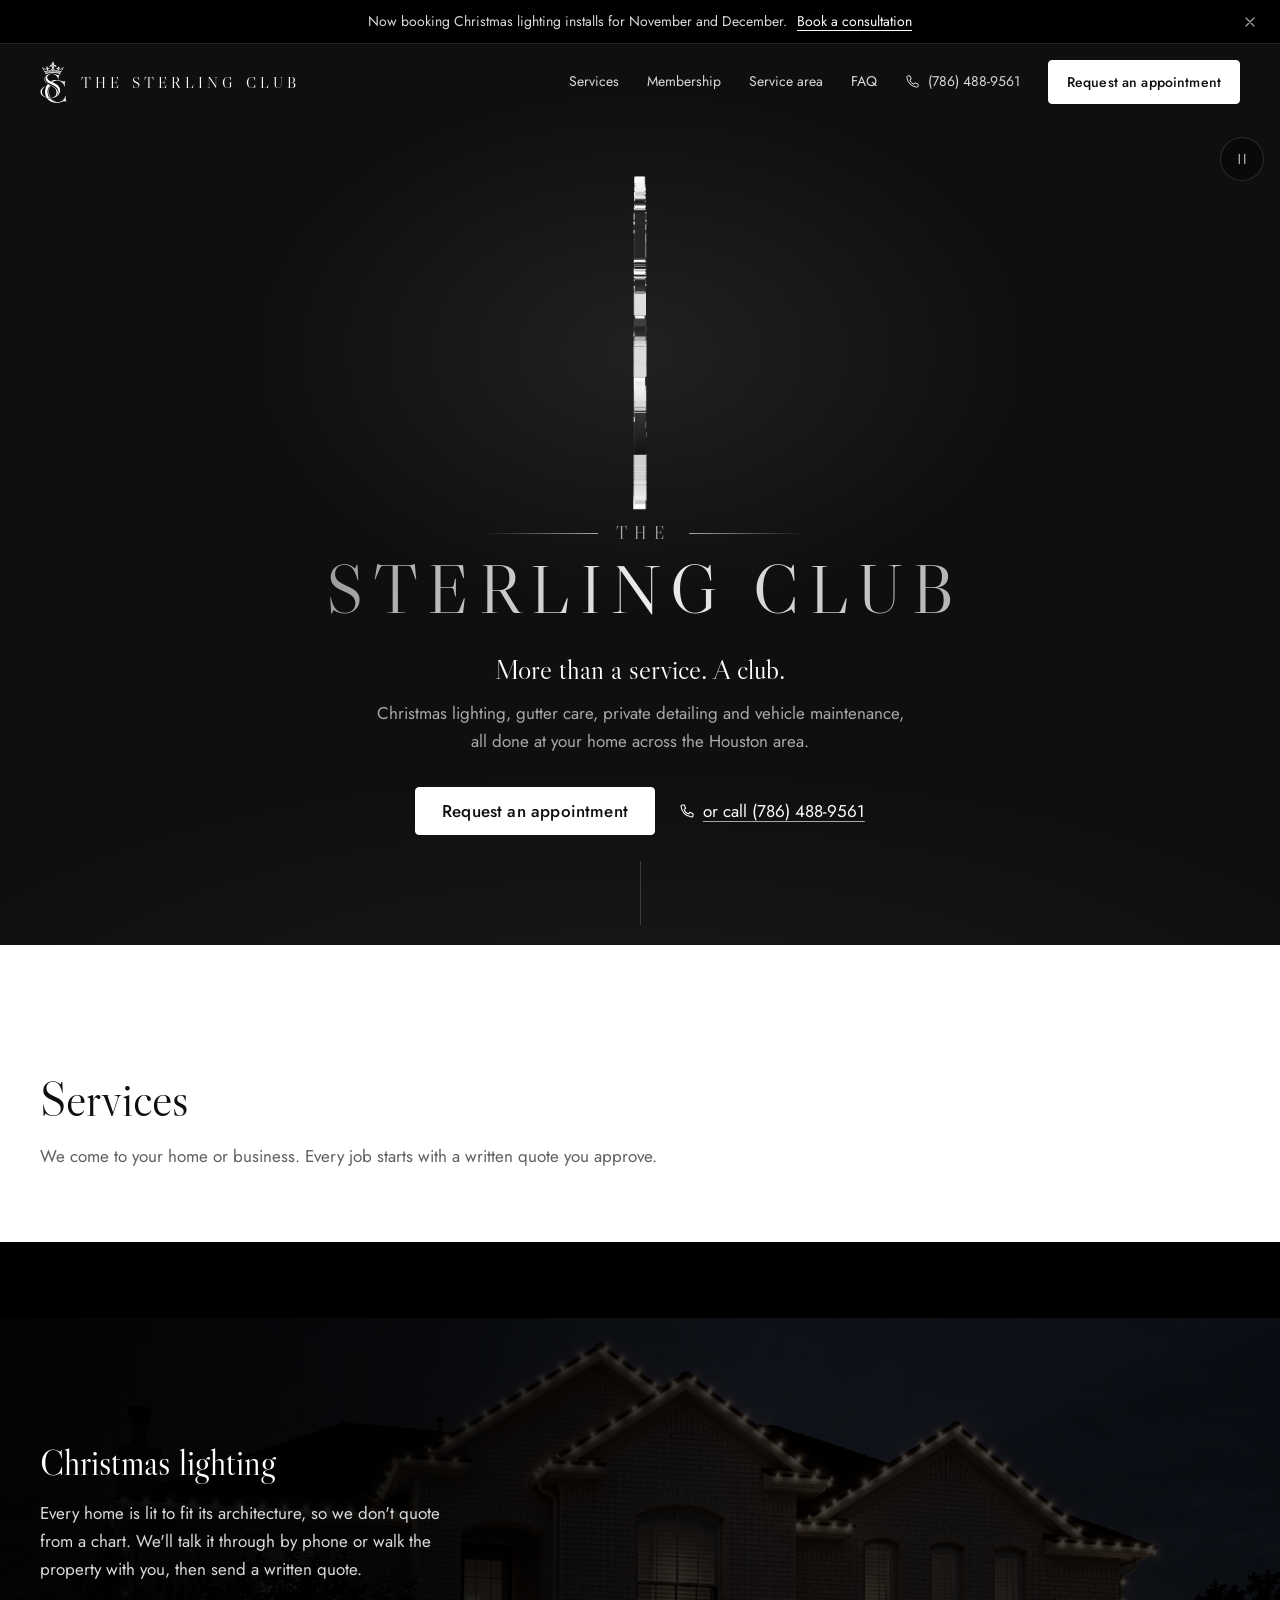
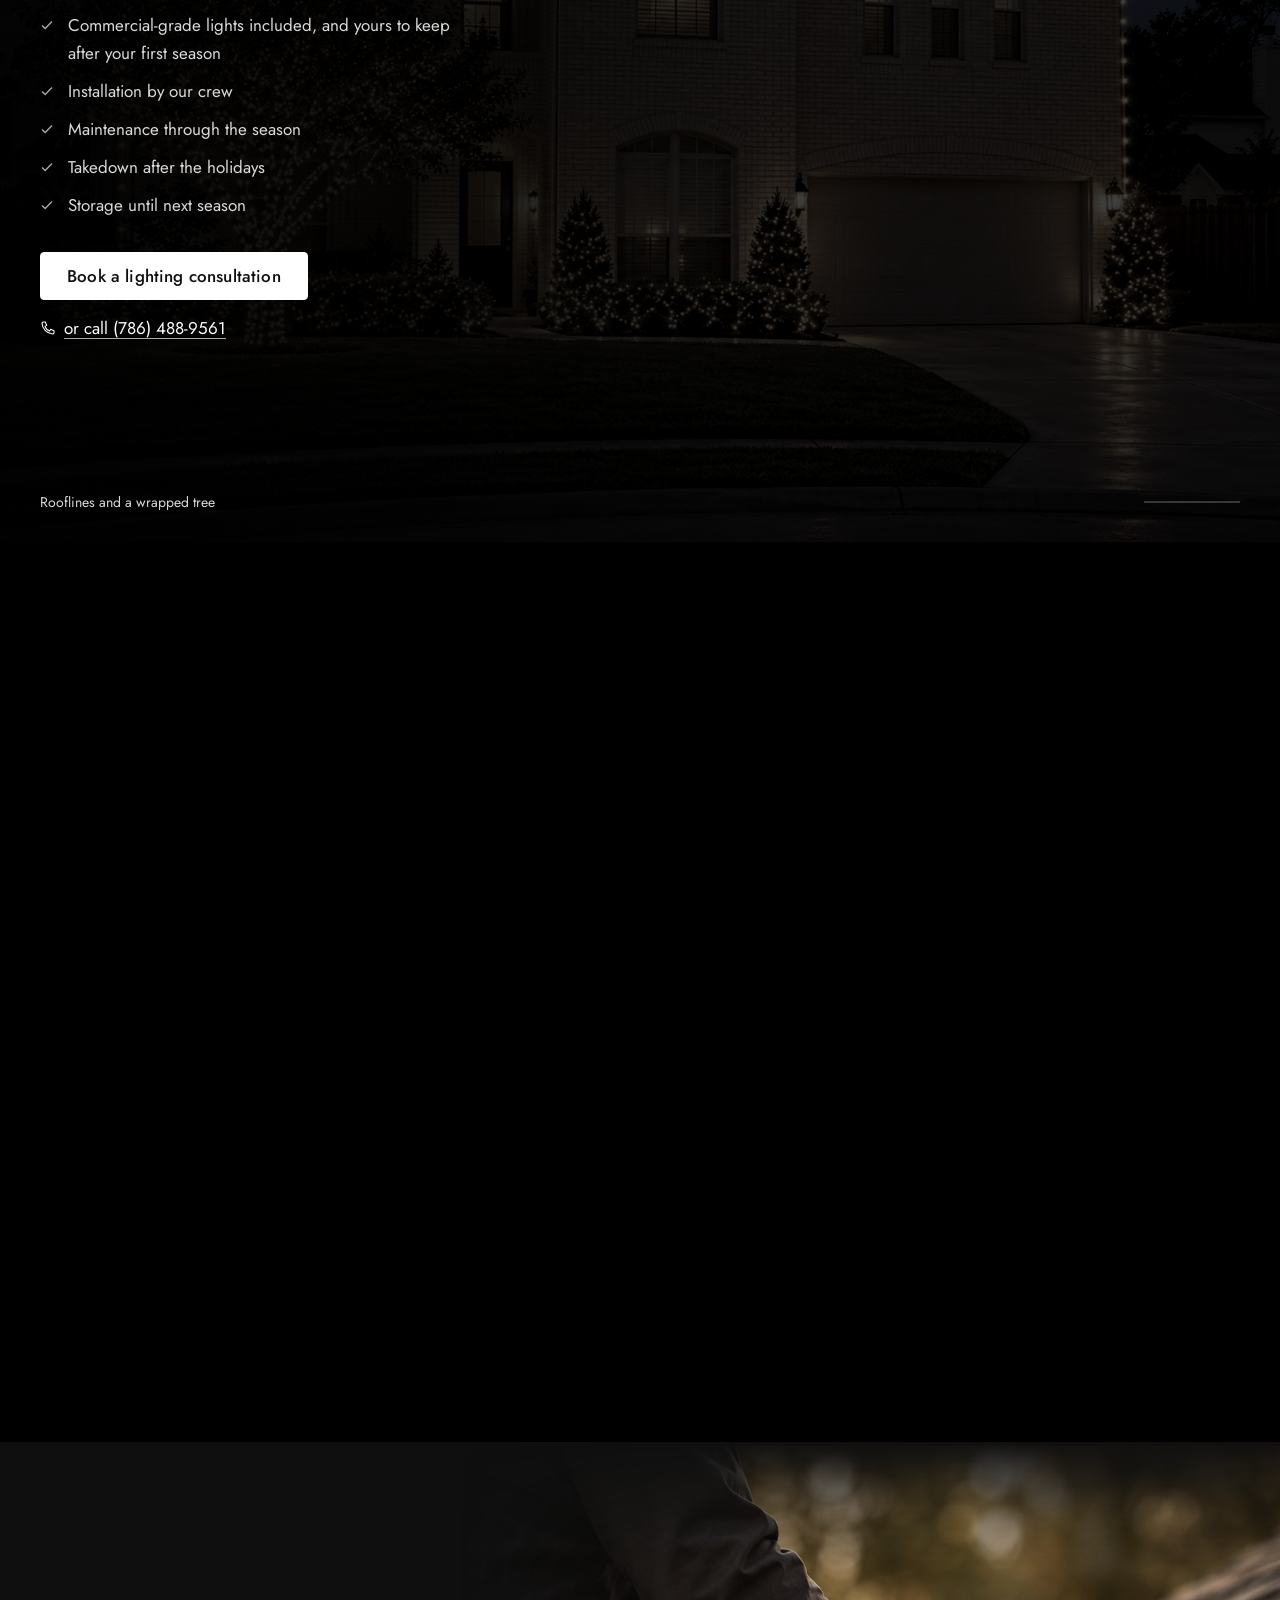
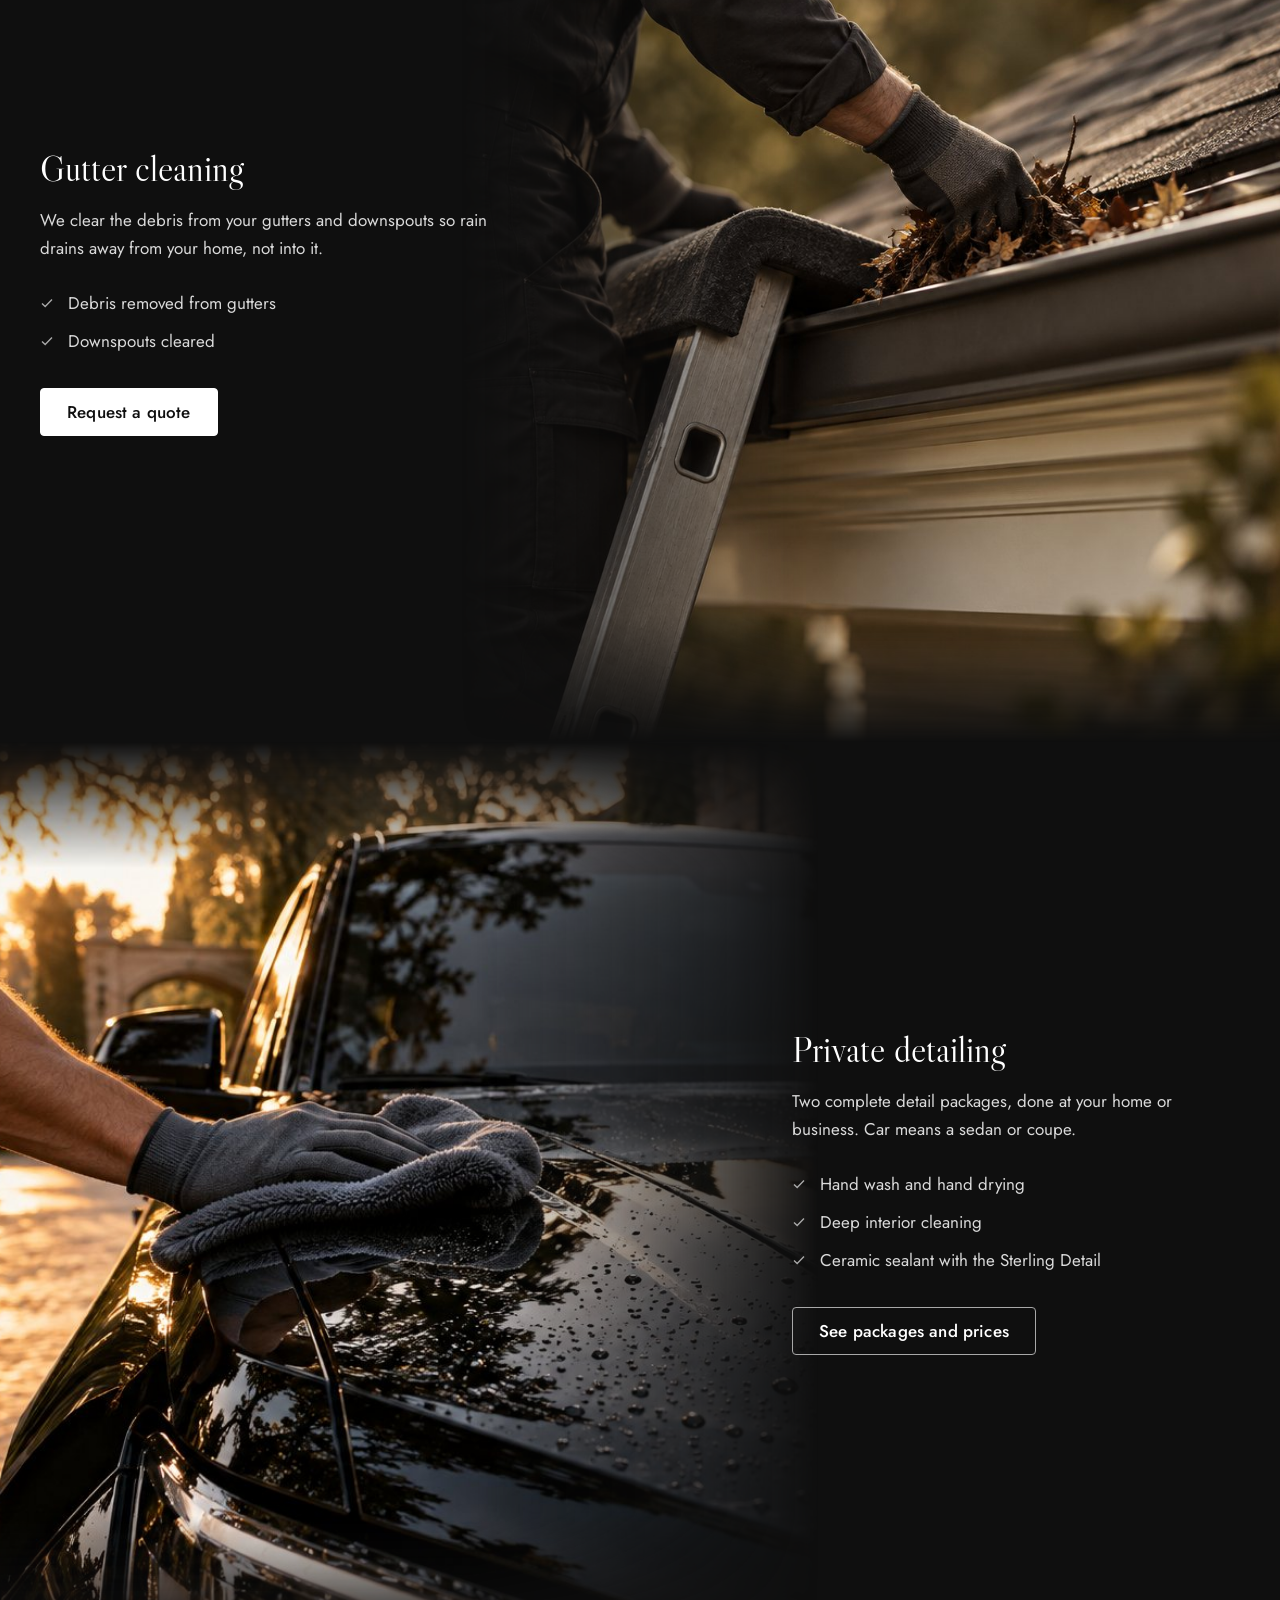
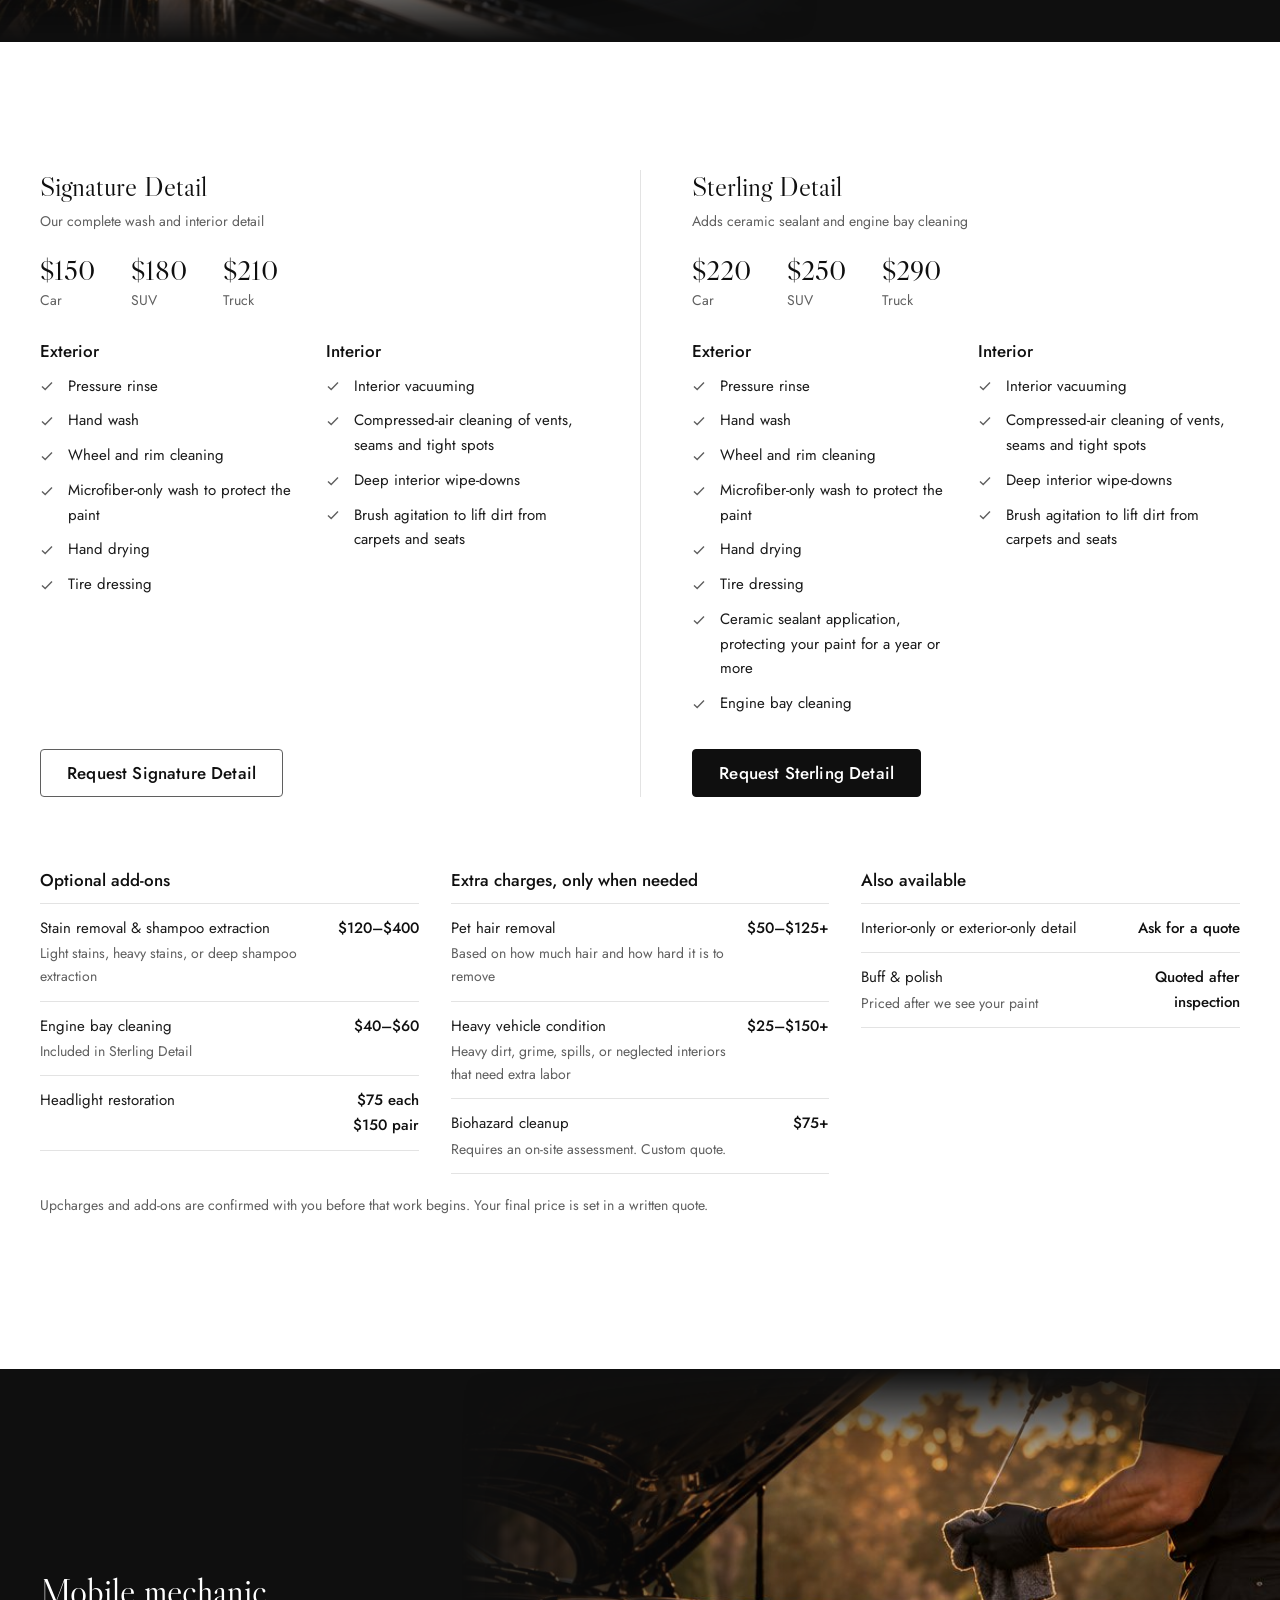
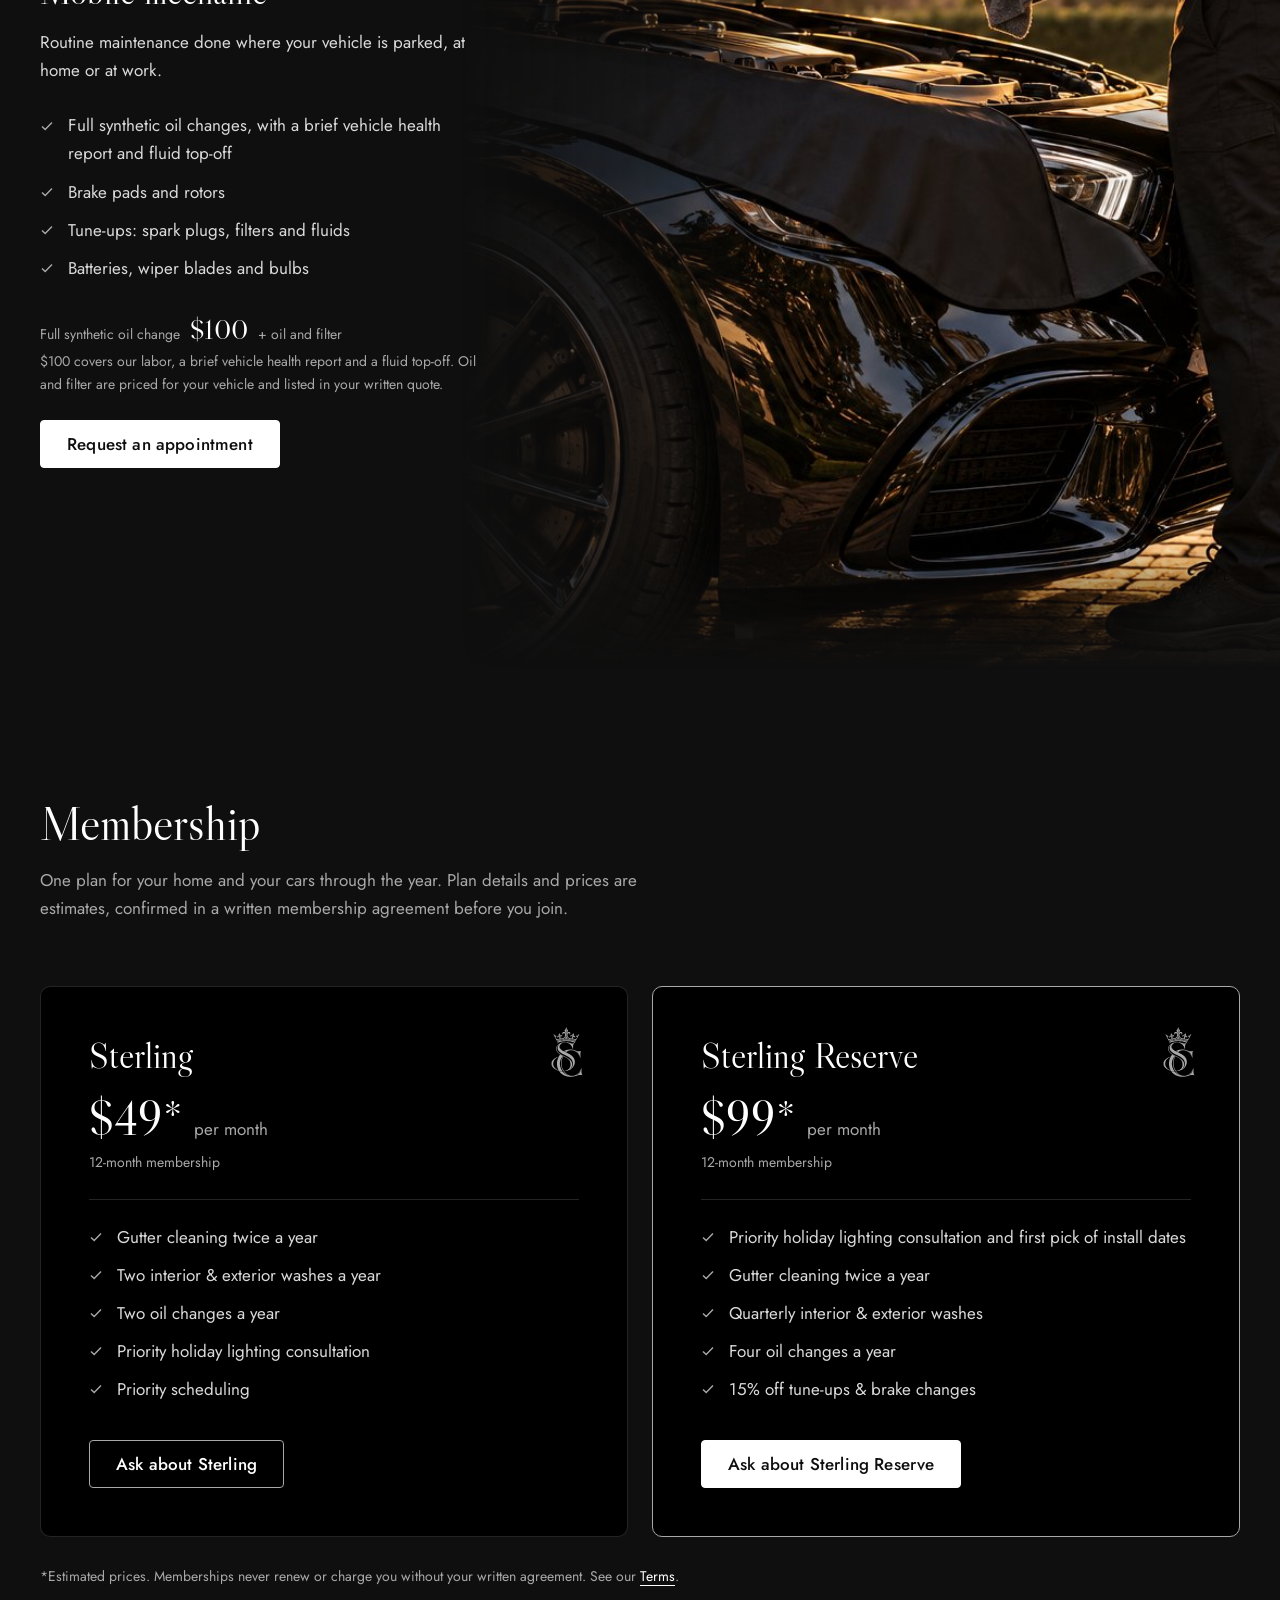
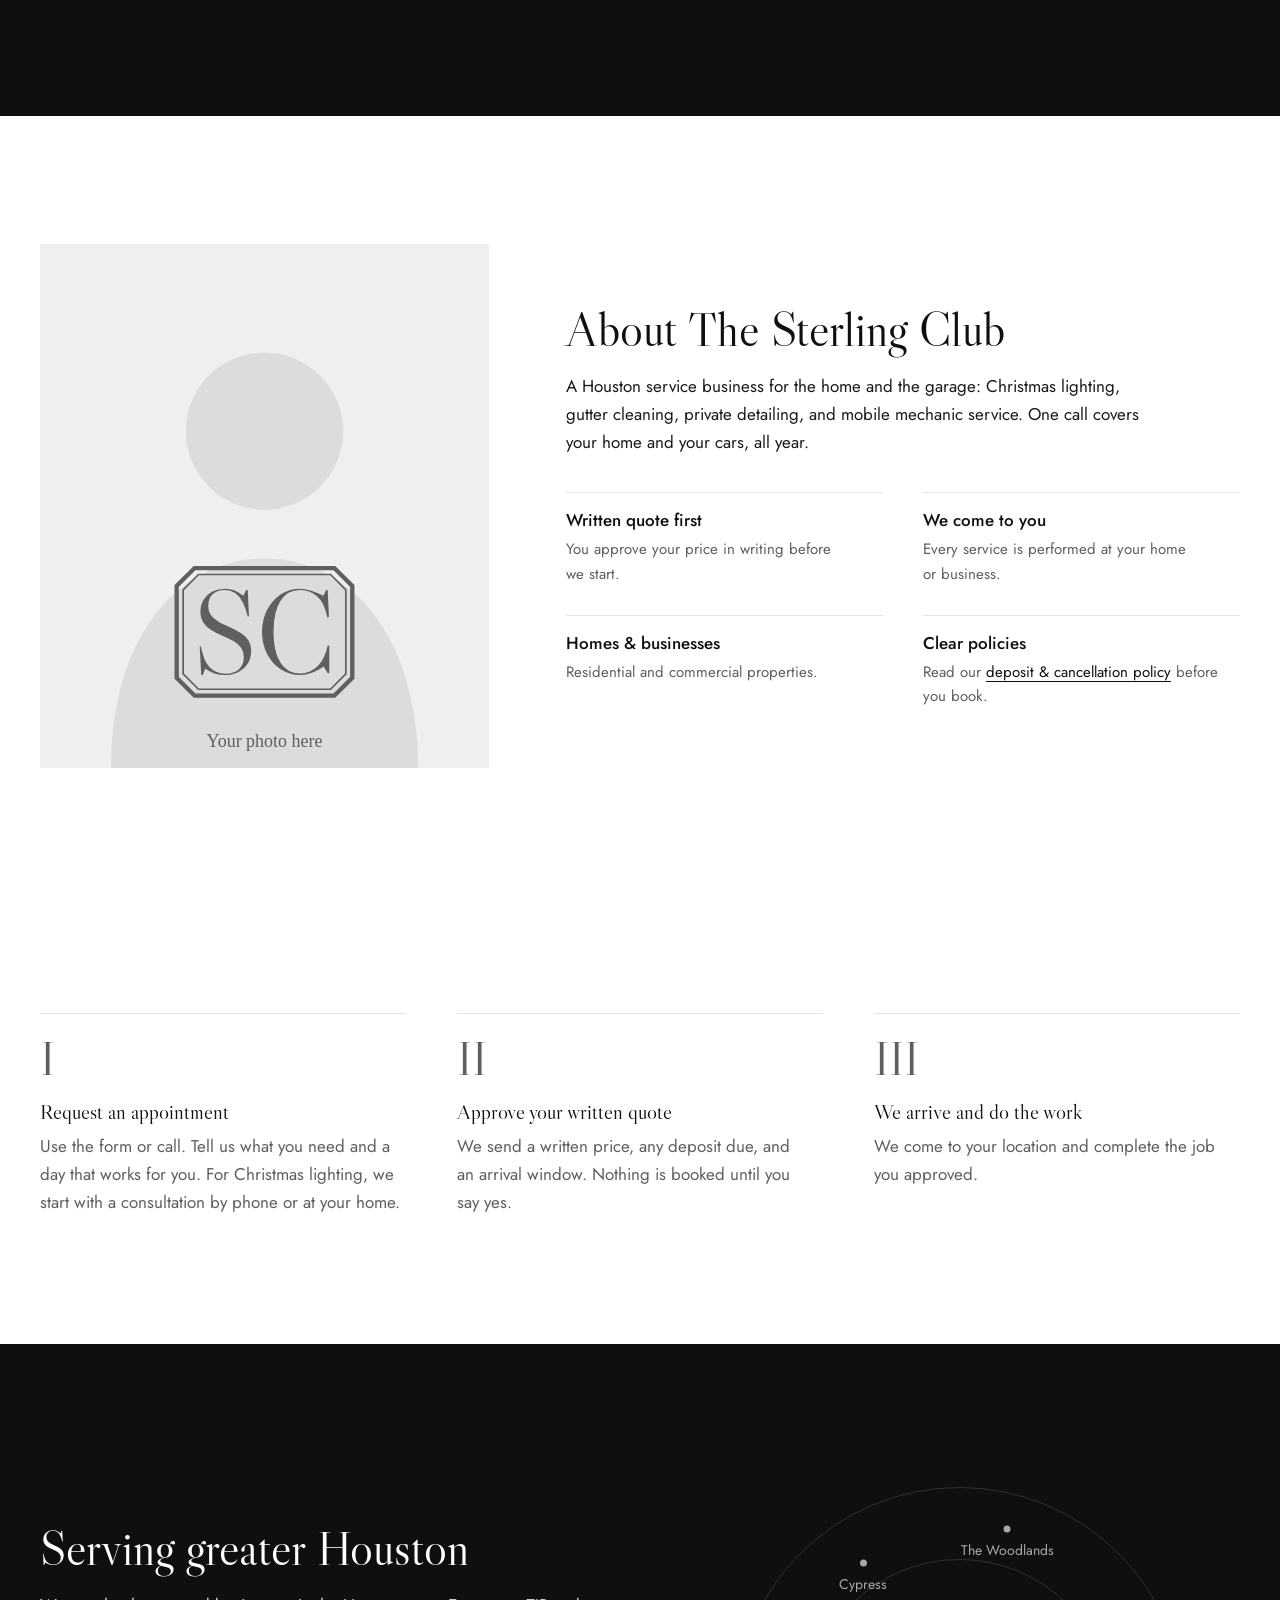
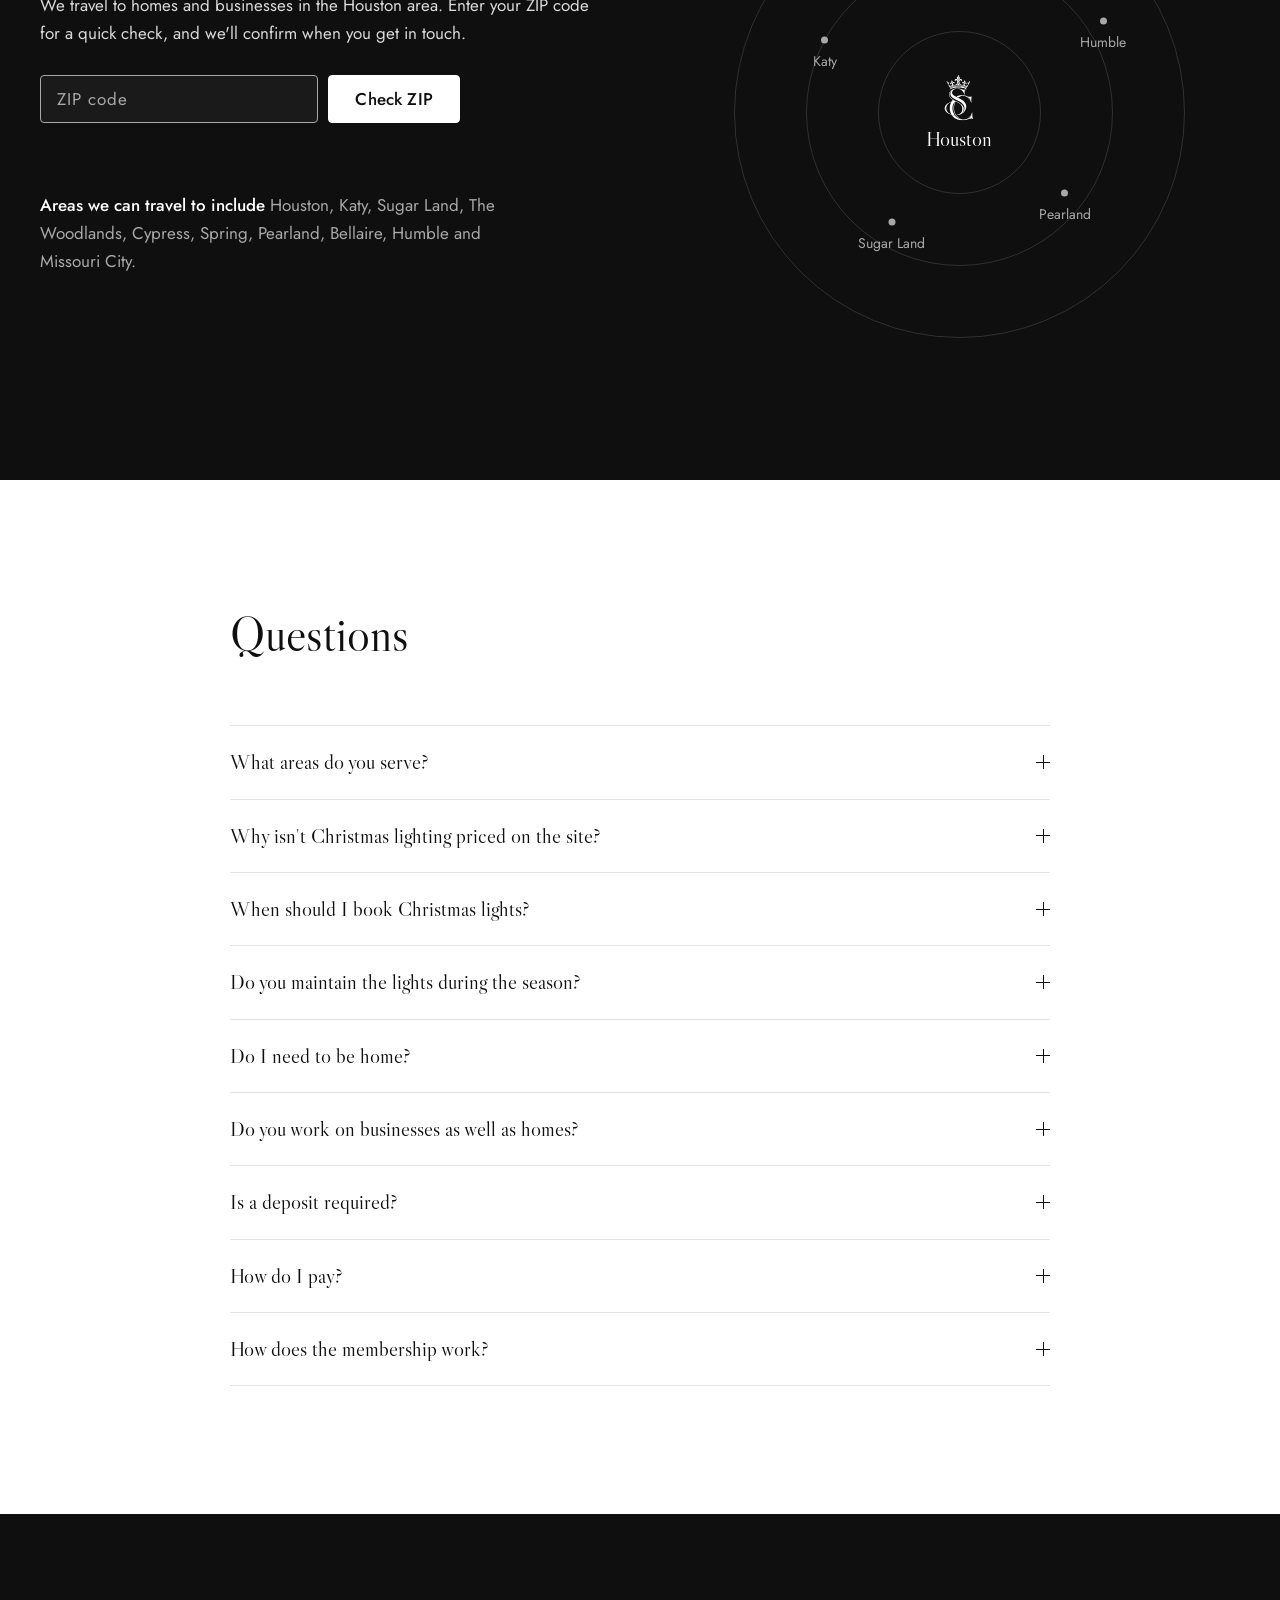
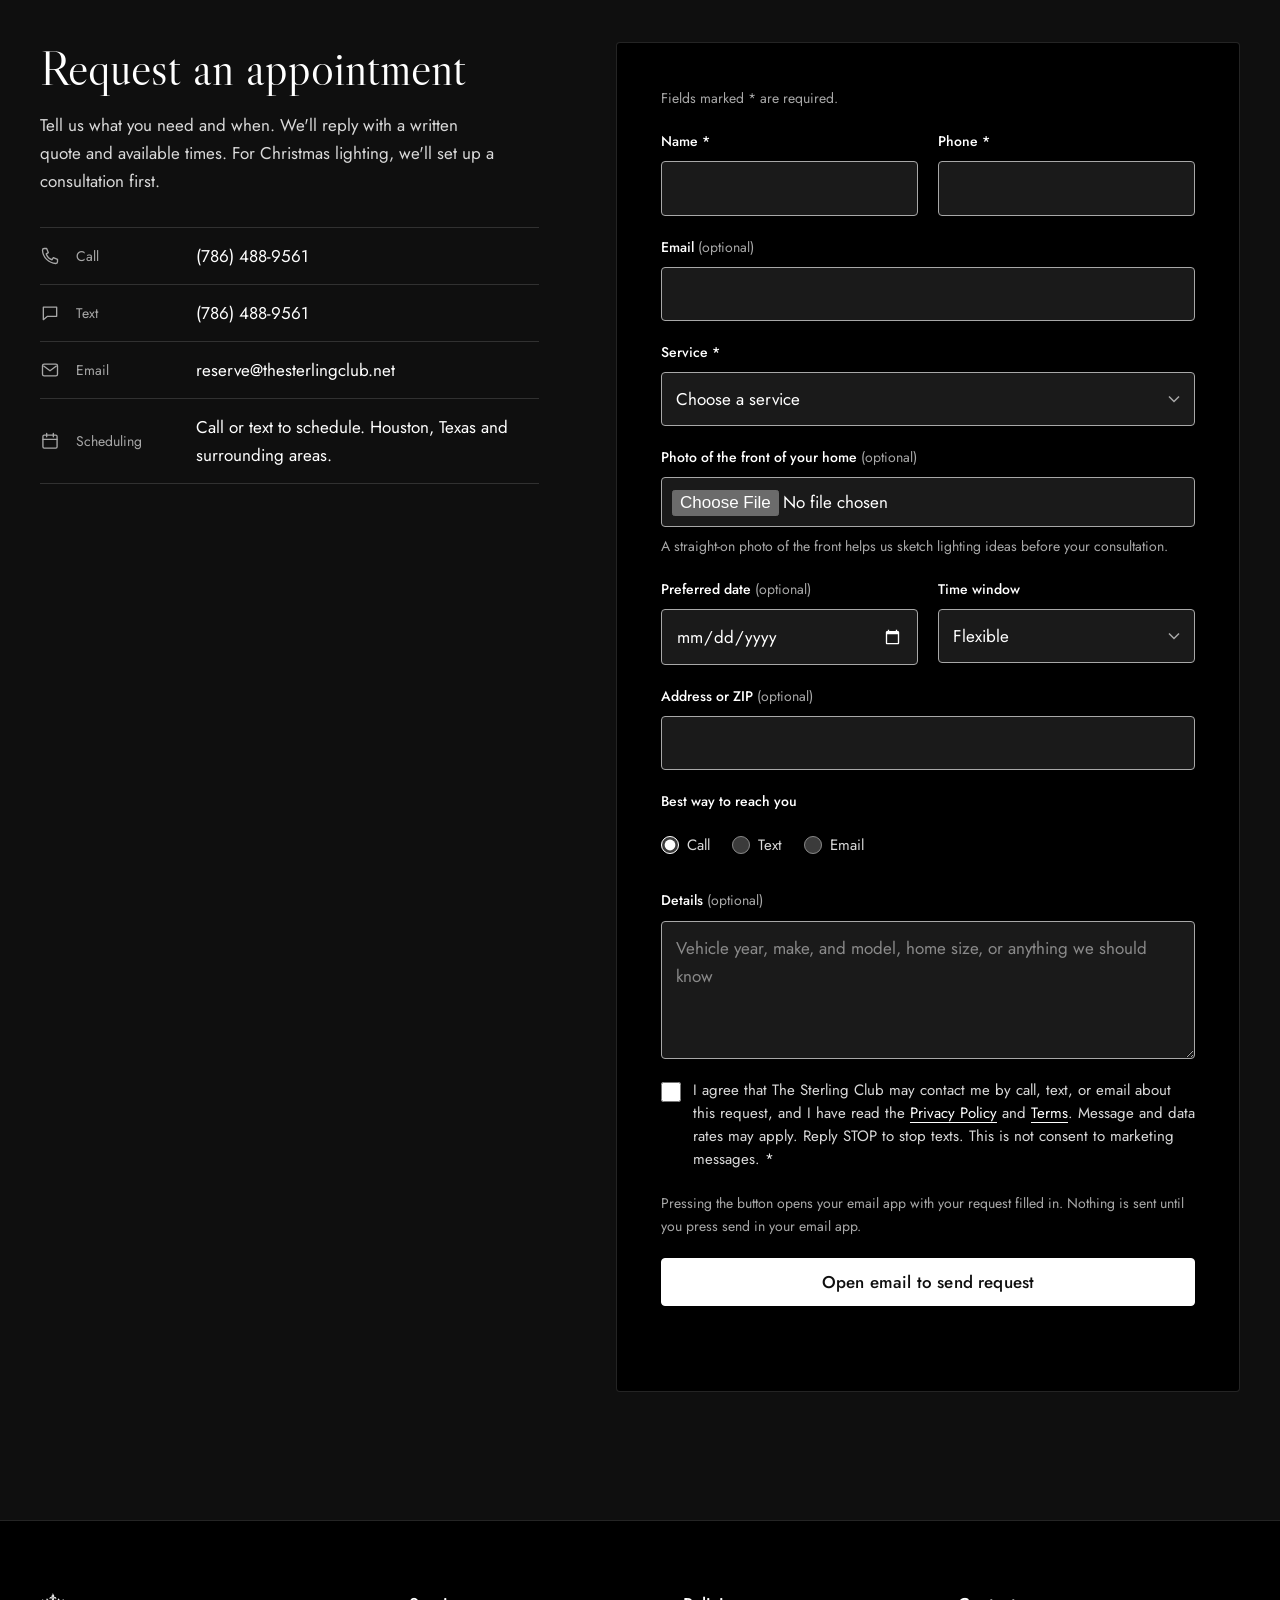
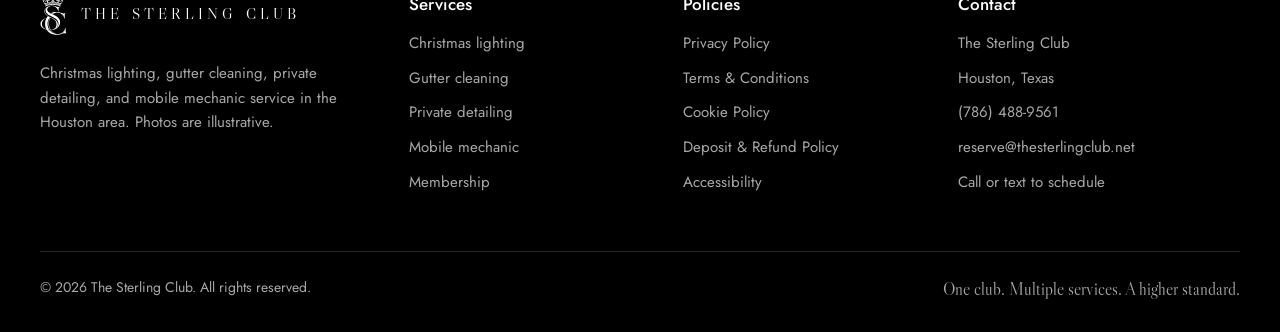
==== commit 24565ad9: "Christmas lighting: keep only the first home - One home (brick house with a wrapped tree) lights up " ====
--- a/index.html
+++ b/index.html
@@ -109,21 +109,13 @@
       </div>
     </section>
 
-    <!-- Christmas lighting: three homes light up in turn as you scroll (script.js). Sold by consultation, so no prices are shown. -->
+    <!-- Christmas lighting: the home lights up as you scroll (script.js). Sold by consultation, so no prices are shown. -->
     <section class="lights" id="lighting" aria-labelledby="lighting-h">
       <div class="lights-sticky">
         <div class="lights-scene" aria-hidden="true">
           <figure class="scene" data-label="Rooflines and a wrapped tree">
             <img class="dim" src="images/lights-suburban.jpg" alt="" width="1672" height="941" />
             <img class="lit" src="images/lights-suburban.jpg" alt="" width="1672" height="941" />
-          </figure>
-          <figure class="scene" data-label="Rooflines, dormers and door garland">
-            <img class="dim" src="images/hero-lights.jpg" alt="" width="1672" height="941" />
-            <img class="lit" src="images/hero-lights.jpg" alt="" width="1672" height="941" />
-          </figure>
-          <figure class="scene" data-label="Full estate: trees, garden and walkway">
-            <img class="dim" src="images/lights-estate.jpg" alt="" width="1672" height="941" />
-            <img class="lit" src="images/lights-estate.jpg" alt="" width="1672" height="941" />
           </figure>
           <div class="lights-shade"></div>
         </div>
@@ -144,7 +136,7 @@
             </div>
           </div>
         </div>
-        <div class="lights-caption" aria-hidden="true"><span class="lights-label">Rooflines and a wrapped tree</span><span class="lights-steps"><i></i><i></i><i></i></span></div>
+        <div class="lights-caption" aria-hidden="true"><span class="lights-label">Rooflines and a wrapped tree</span><span class="lights-steps"><i></i></span></div>
       </div>
     </section>
 
--- a/styles.css
+++ b/styles.css
@@ -221,9 +221,9 @@
 .services-intro { padding-bottom: clamp(48px, 6vw, 72px); }
 .services-intro .section-head { margin-bottom: 0; }
 
-/* Christmas lighting: three homes, each starting dark, light up in turn as a soft wave of light
-   sweeps across them (script.js). The lit layer is the same photo as the dark one, so they always line up. */
-.lights { position: relative; height: 340vh; background: var(--black); }
+/* Christmas lighting: the home starts dark and lights up as a soft wave of light
+   sweeps across it (script.js). The lit layer is the same photo as the dark one, so they always line up. */
+.lights { position: relative; height: 200vh; background: var(--black); }
 .lights-sticky { position: sticky; top: 0; height: 100vh; height: 100svh; overflow: hidden; }
 .lights-scene, .lights-shade, .scene, .scene img { position: absolute; inset: 0; width: 100%; height: 100%; }
 /* The photos start below the sticky header so it never covers the rooflines. */
@@ -243,7 +243,7 @@
 .lights-card .checks { margin: 22px 0 28px; }
 .lights-caption { position: absolute; left: max(16px, (100% - 1200px) / 2); right: max(16px, (100% - 1200px) / 2); bottom: 28px; display: flex; align-items: center; justify-content: space-between; gap: 16px; font-size: var(--t-xs); color: var(--text); }
 .lights-steps { display: flex; gap: 6px; }
-.lights-steps i { width: 48px; height: 2px; background: rgba(255, 255, 255, .2); overflow: hidden; }
+.lights-steps i { width: 96px; height: 2px; background: rgba(255, 255, 255, .2); overflow: hidden; }
 .lights-steps i::after { content: ""; display: block; height: 100%; background: #FFCF8A; transform: scaleX(var(--f, 0)); transform-origin: left; }
 
 /* Service panels: each photo fades into the black instead of sitting in a box */
@@ -493,12 +493,12 @@
   /* Phones: keep the hero controls above the bottom Call / Text / Book bar */
   .scroll-cue { bottom: 76px; }
   /* Phones: the homes sit in the top part of the screen, the text below on black */
-  .lights { height: 300vh; }
+  .lights { height: 180vh; }
   .lights-scene { height: calc(50% - var(--header-h) / 2); }
-  .lights-shade { background: linear-gradient(0deg, var(--black) 0%, rgba(0, 0, 0, 0) 30%), linear-gradient(180deg, rgba(0, 0, 0, .55) 0%, rgba(0, 0, 0, 0) 22%); }
+  .lights-shade { background: linear-gradient(0deg, var(--black) 0%, var(--black) 22%, rgba(0, 0, 0, .7) 38%, rgba(0, 0, 0, 0) 62%), linear-gradient(180deg, rgba(0, 0, 0, .55) 0%, rgba(0, 0, 0, 0) 22%); }
   .lights-copy { align-items: flex-end; padding-bottom: 104px; }
   .lights-caption { top: calc(var(--header-h) + 12px); bottom: auto; text-shadow: 0 1px 6px rgba(0, 0, 0, .8); }
-  .lights-steps i { width: 28px; }
+  .lights-steps i { width: 64px; }
   .panel { display: block; min-height: 0; padding: 0 0 72px; }
   .panel-media, .panel-flip .panel-media {
     position: relative; width: 100%; height: 78vw; max-height: 520px;
@@ -539,8 +539,7 @@
   .js .panel-media img { opacity: 1; scale: 1.03; translate: none; }
   .lights { height: auto; }
   .lights-sticky { position: relative; height: 100vh; height: 100svh; }
-  .scene { --vis: 0; }
-  .scene:nth-child(2) { --vis: 1; --s: 1; }
+  .scene { --vis: 1; --s: 1; }
   .lights-caption, .scroll-cue::after { display: none; }
   .tier { transform: none; }
 }
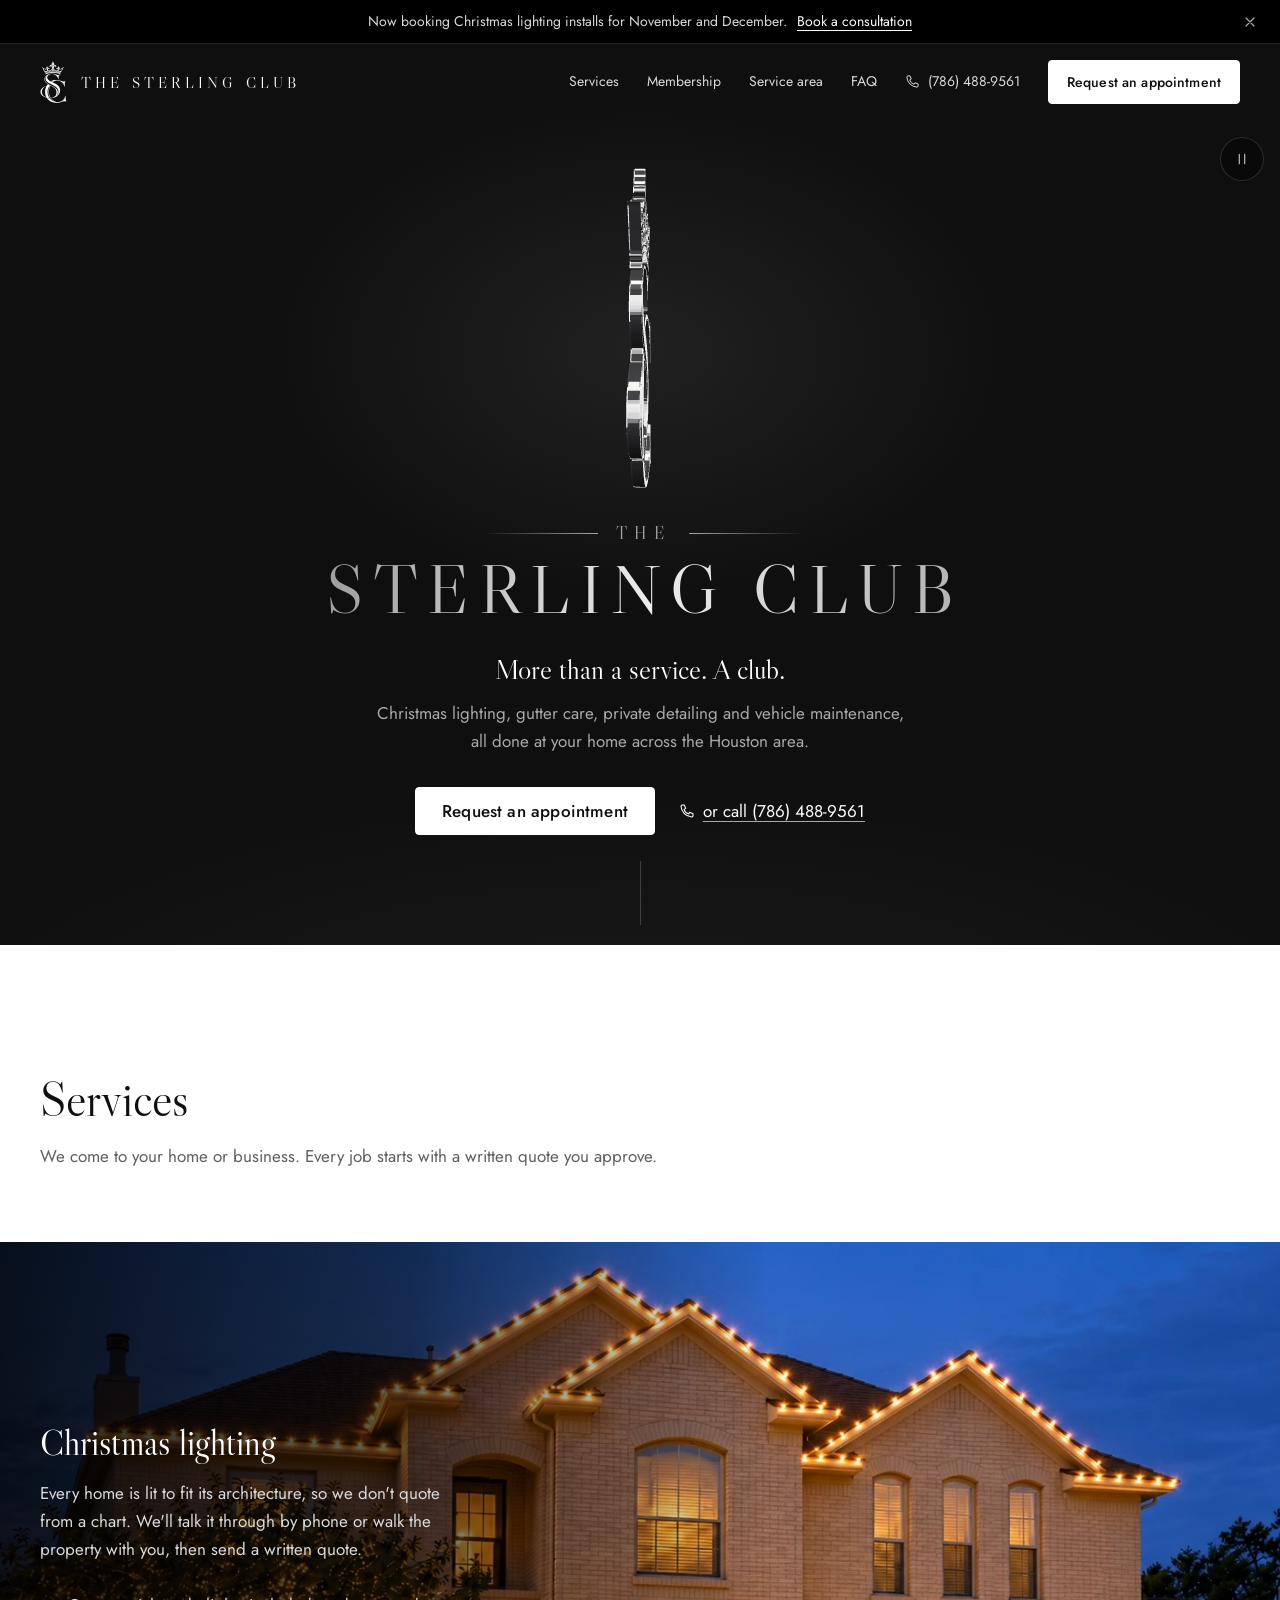
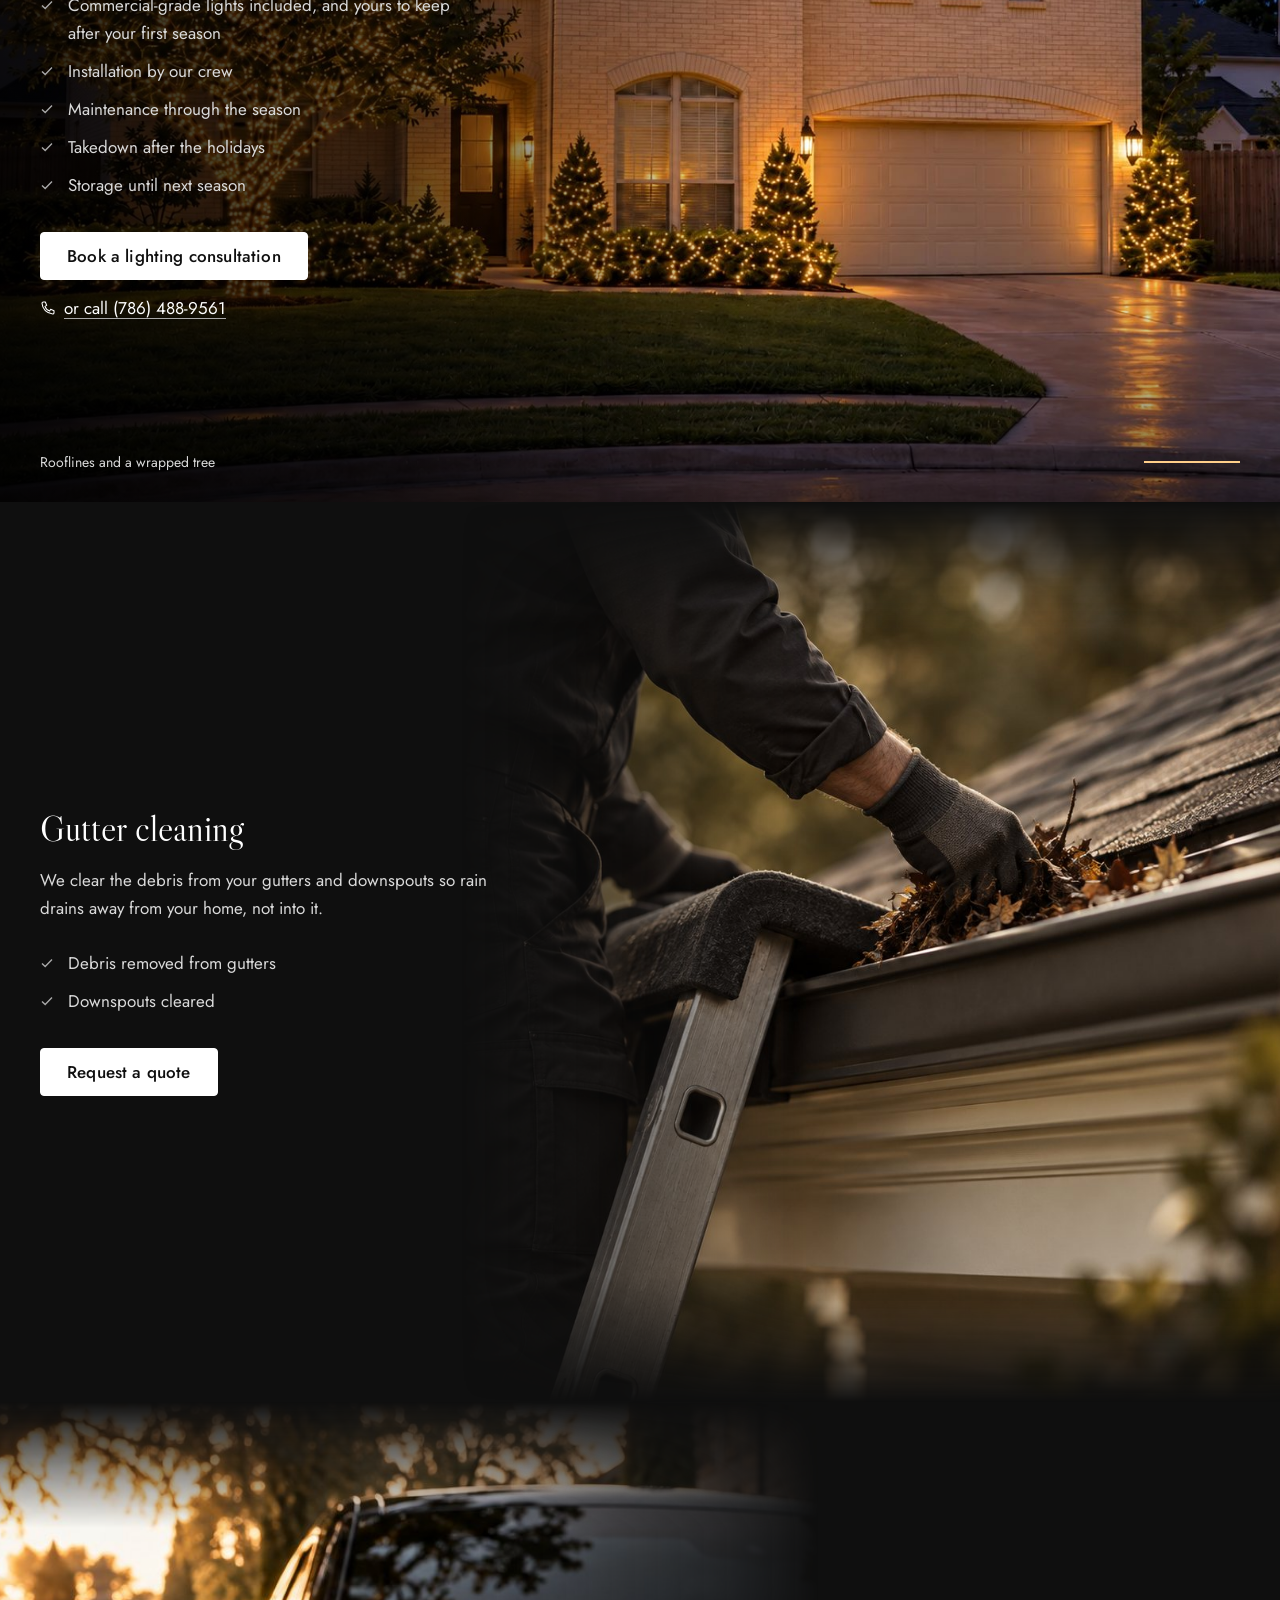
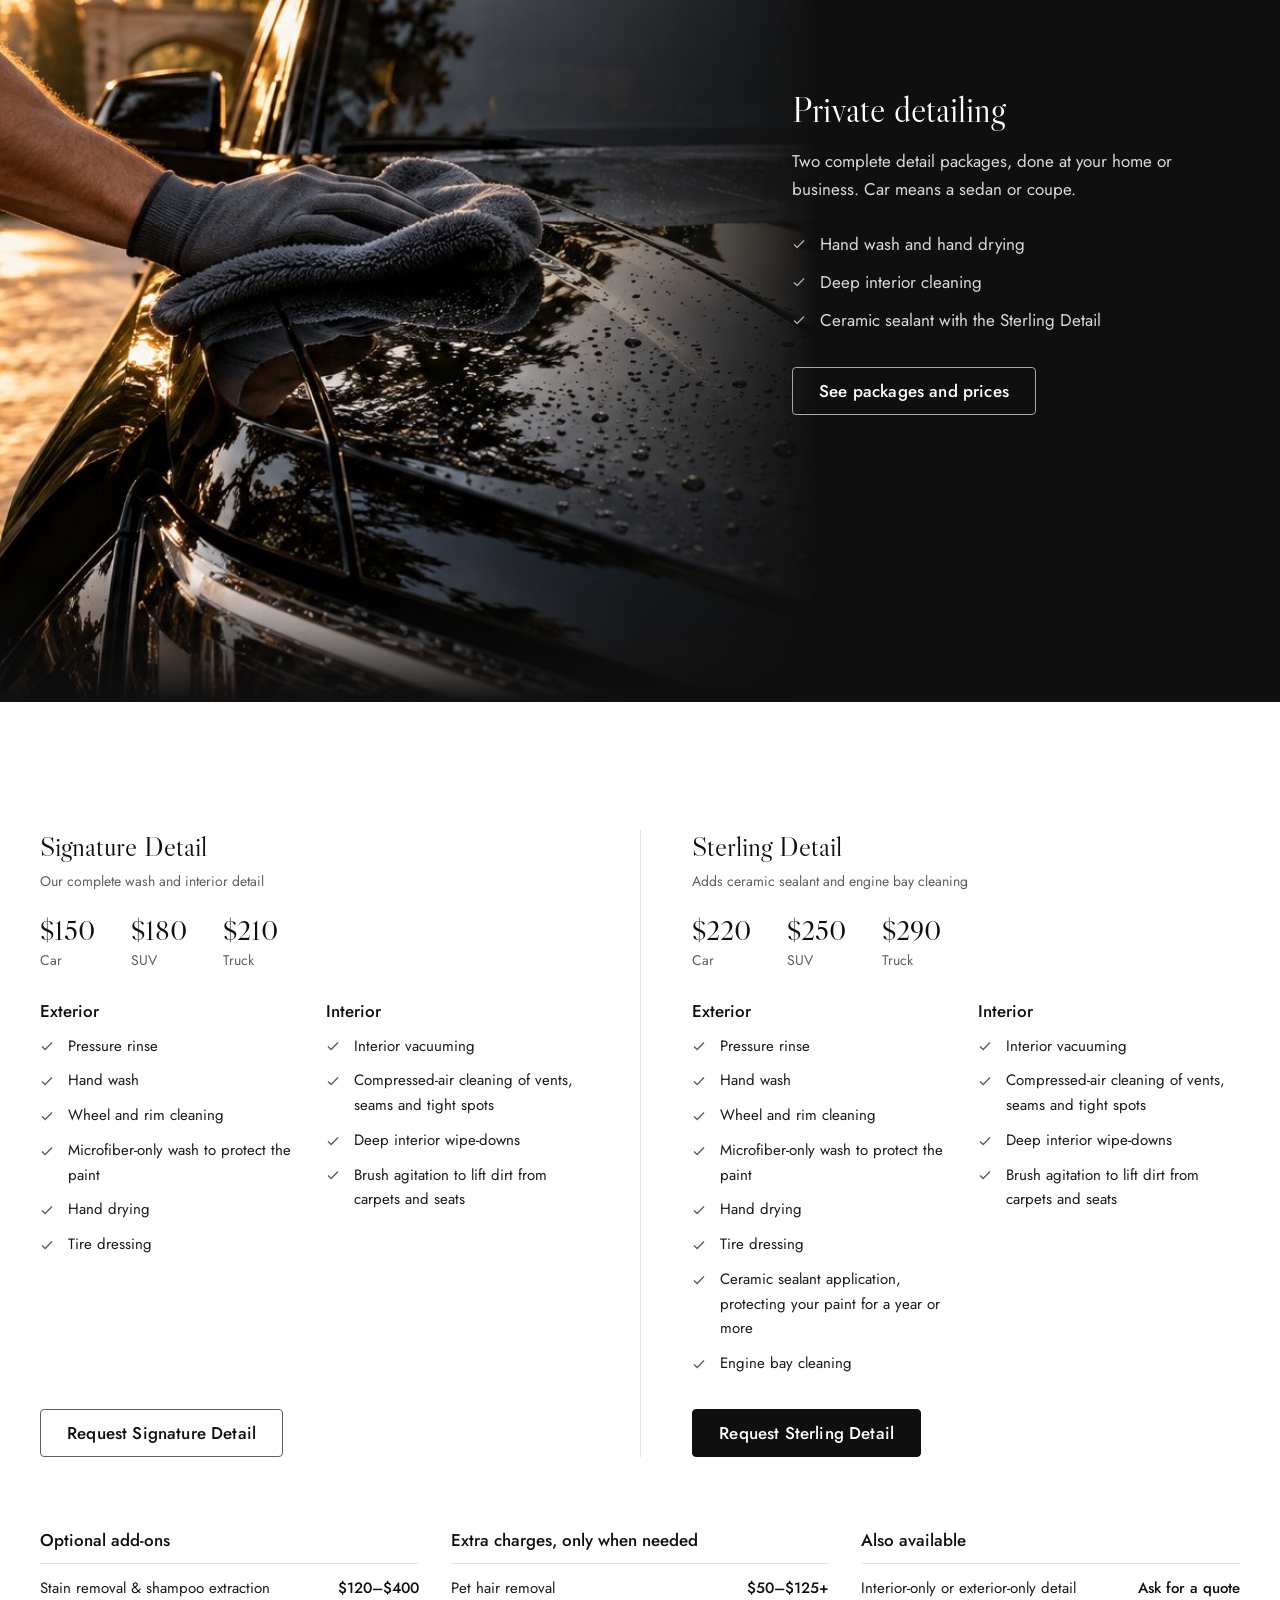
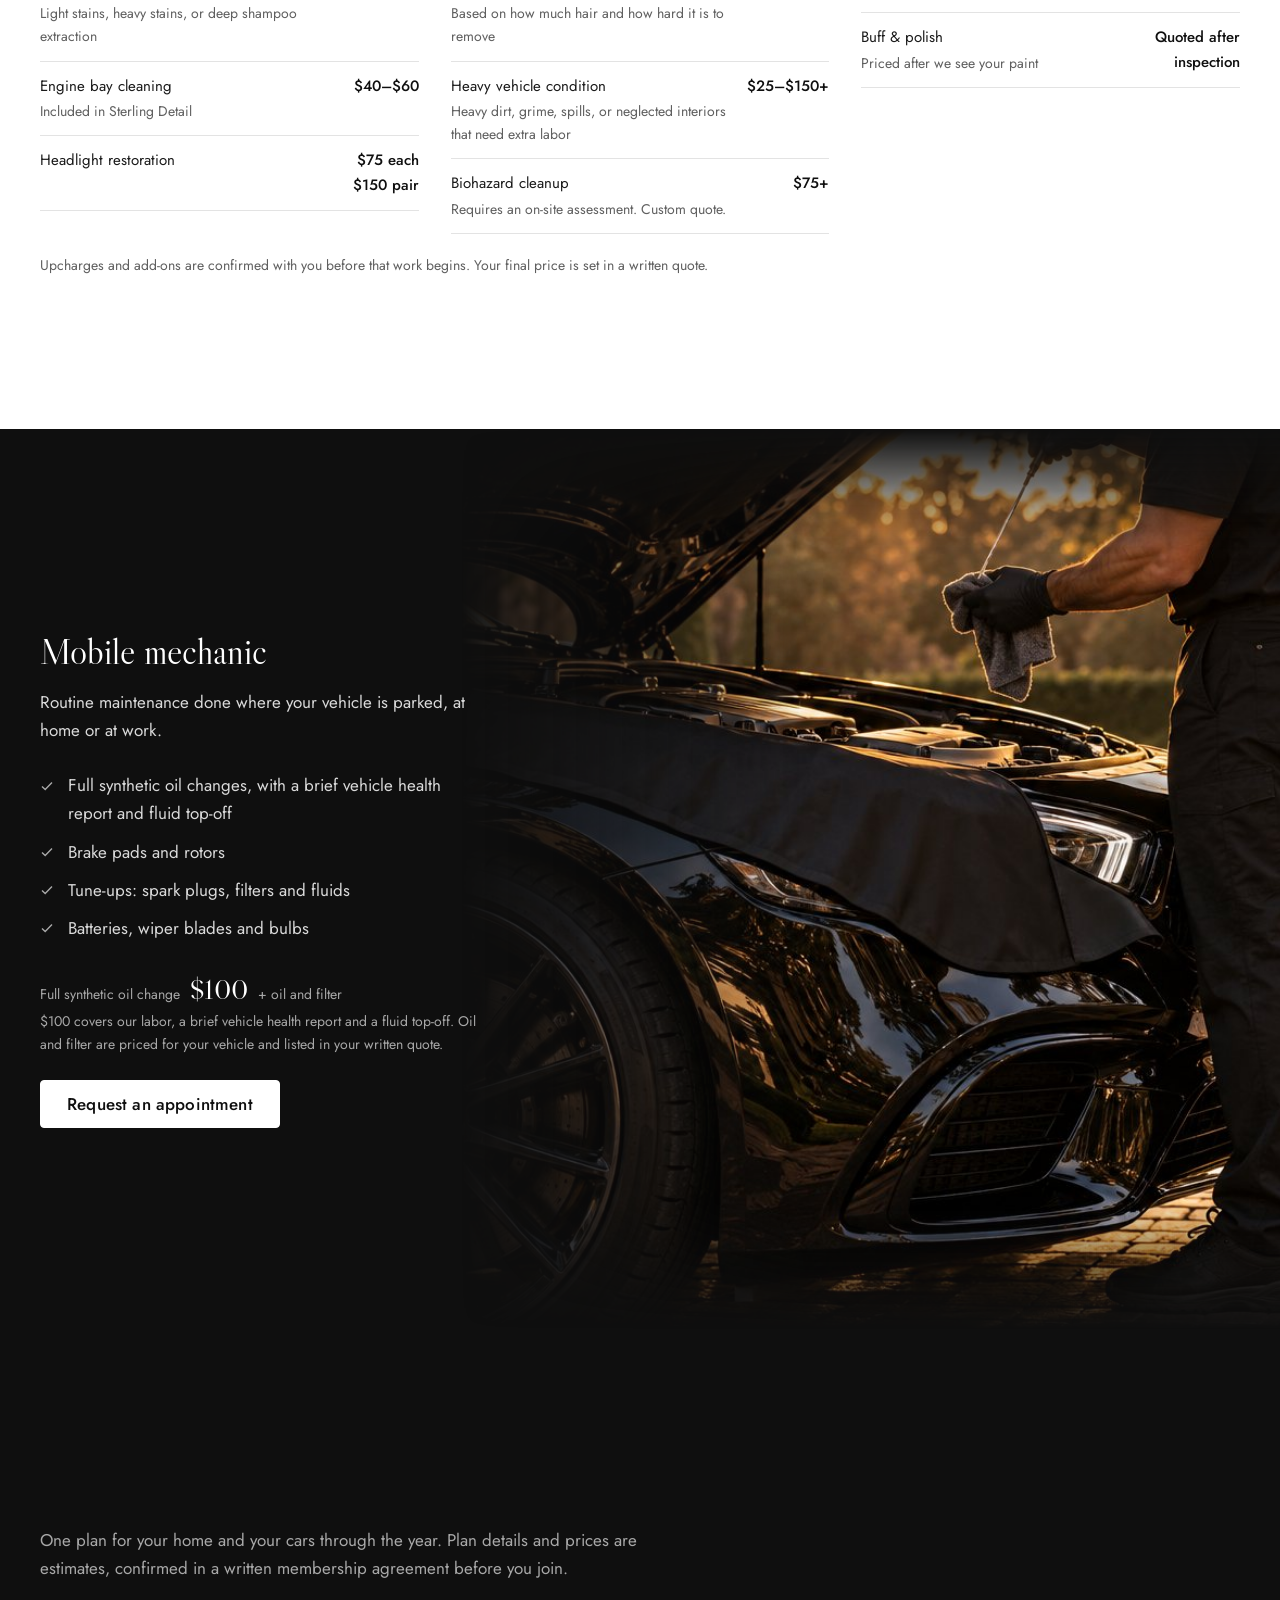
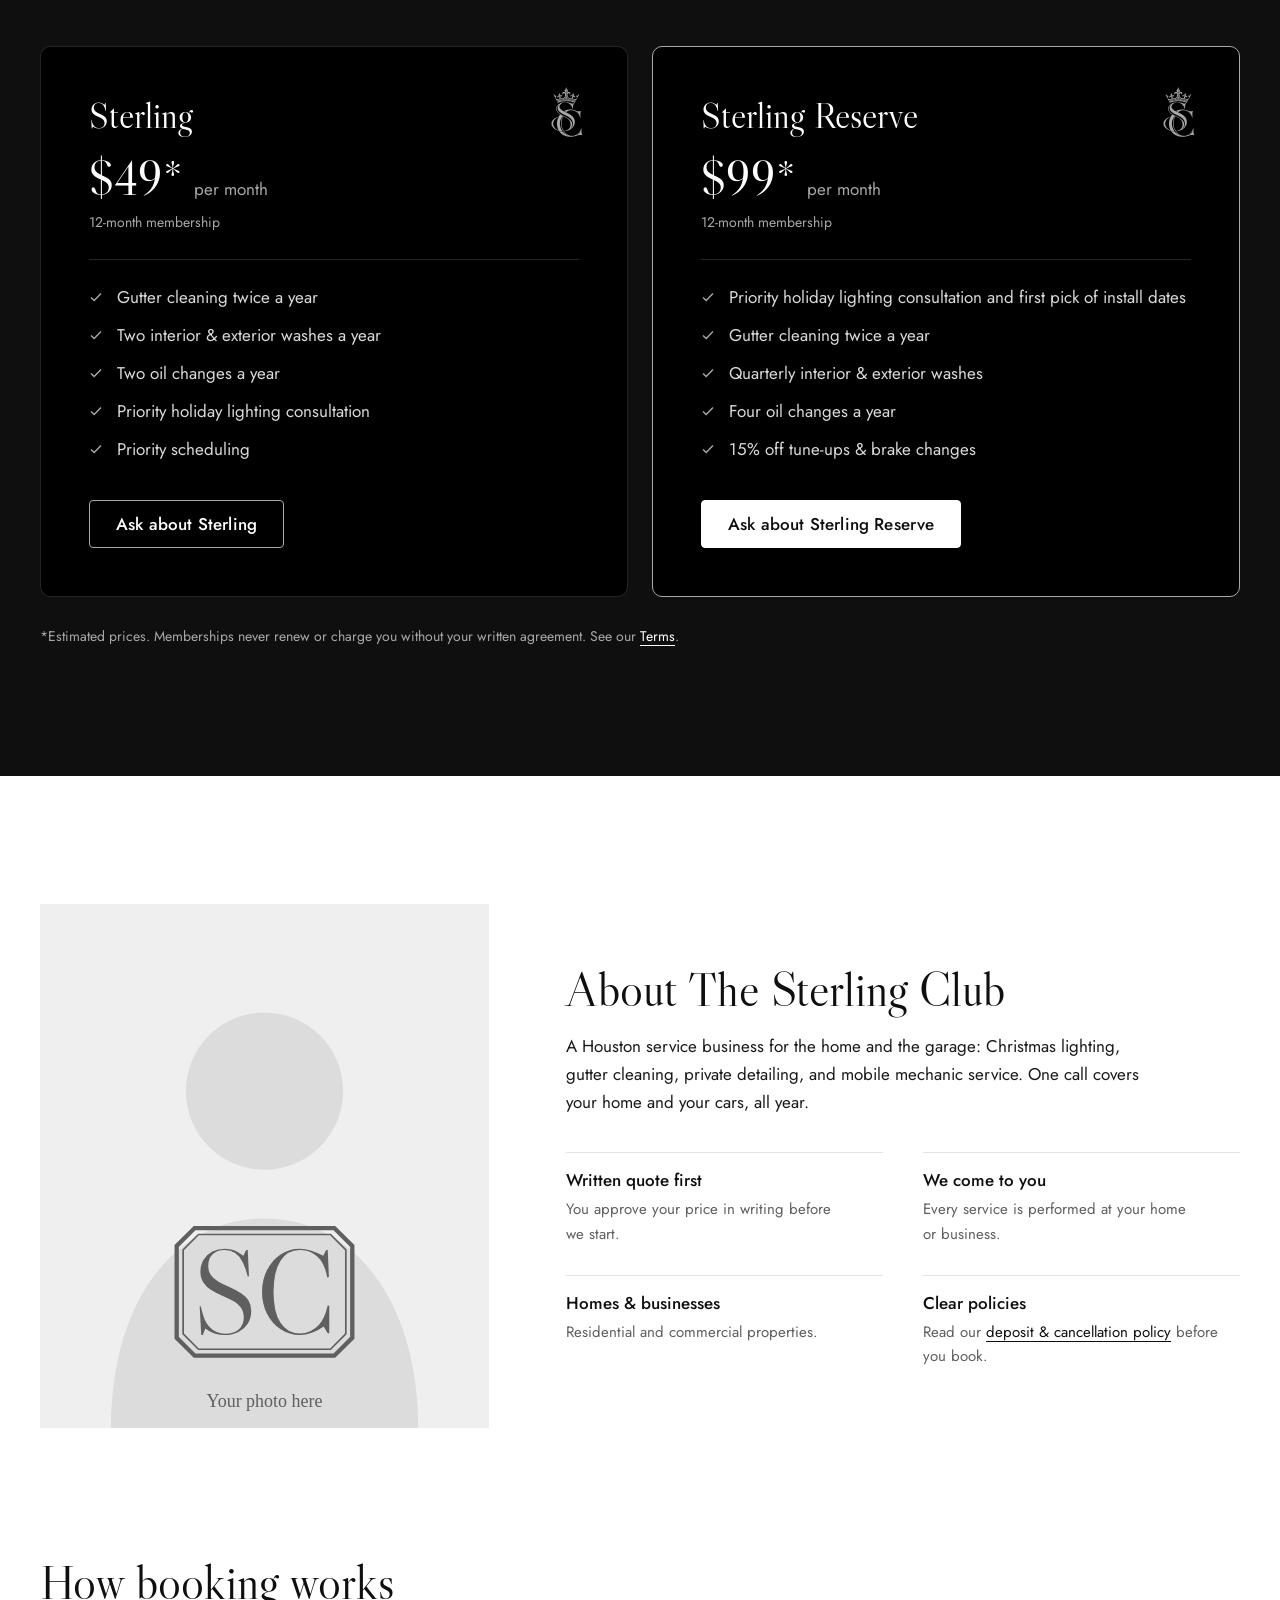
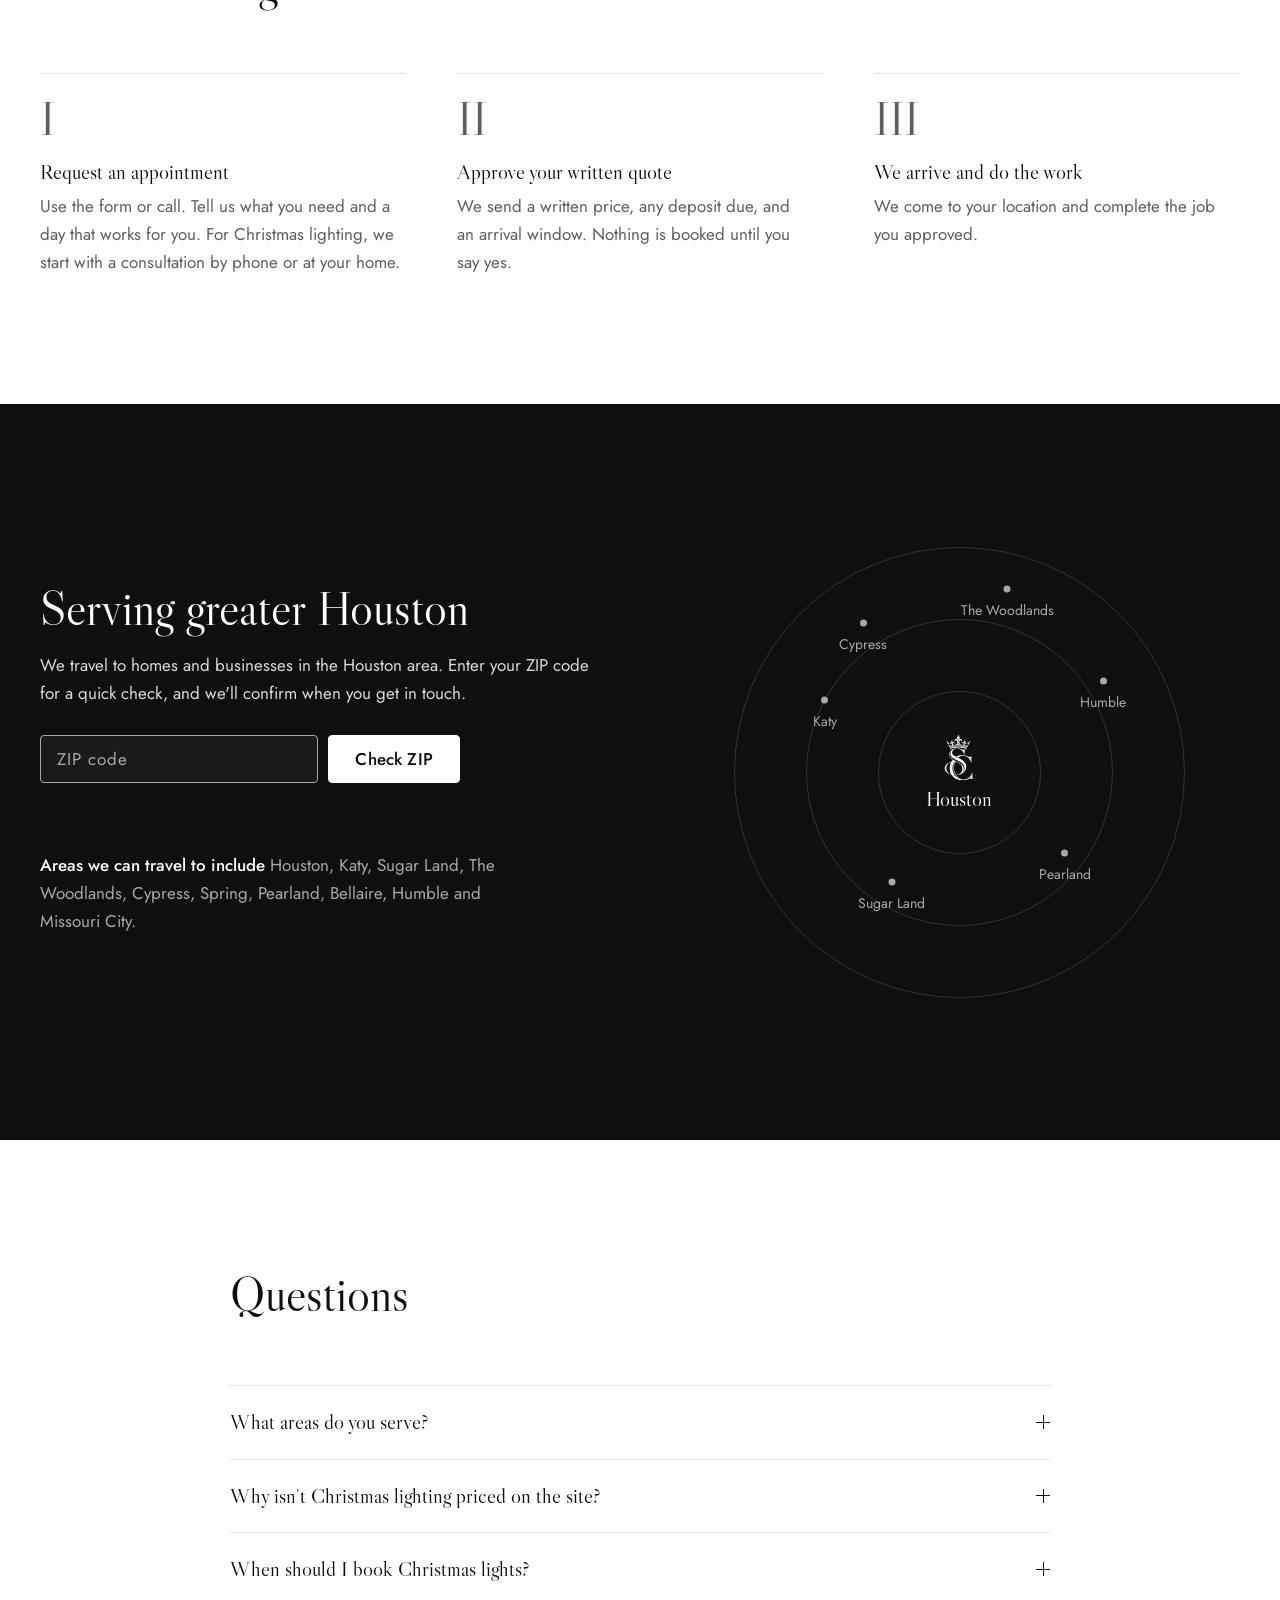
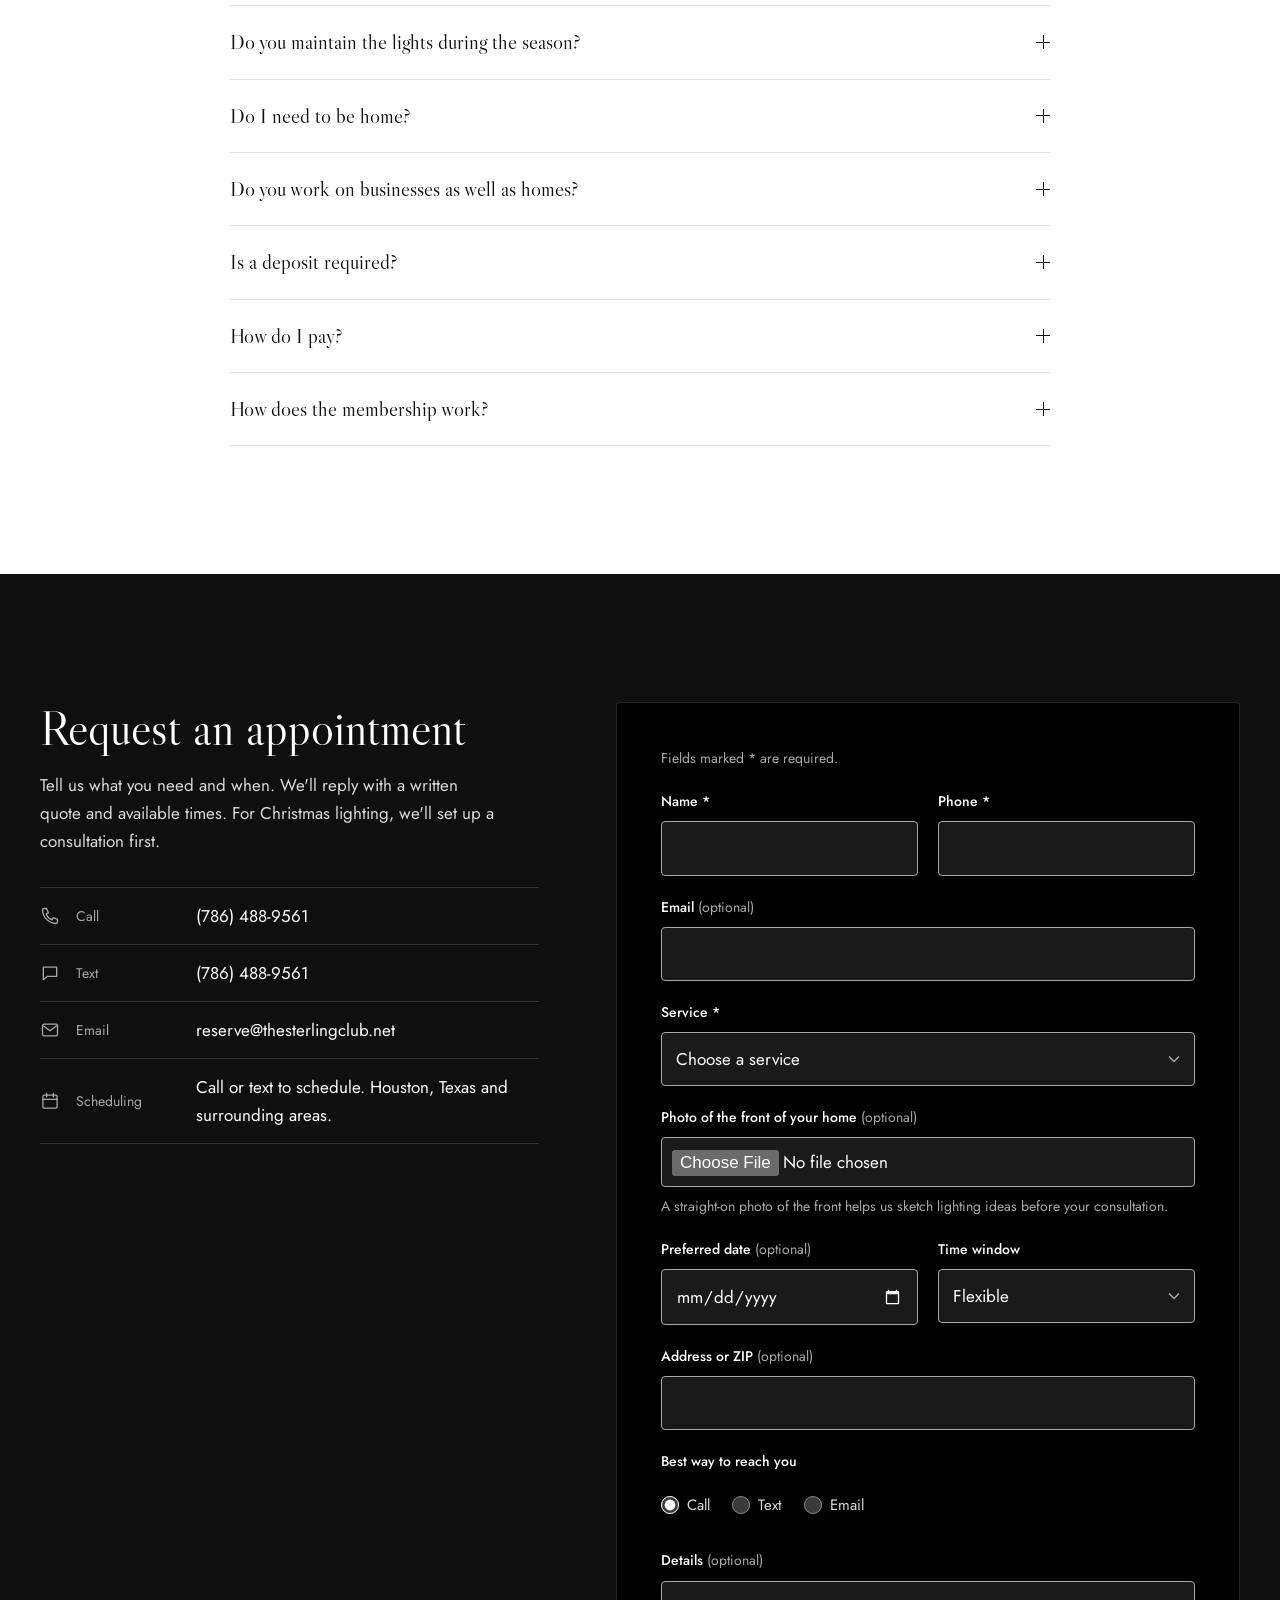
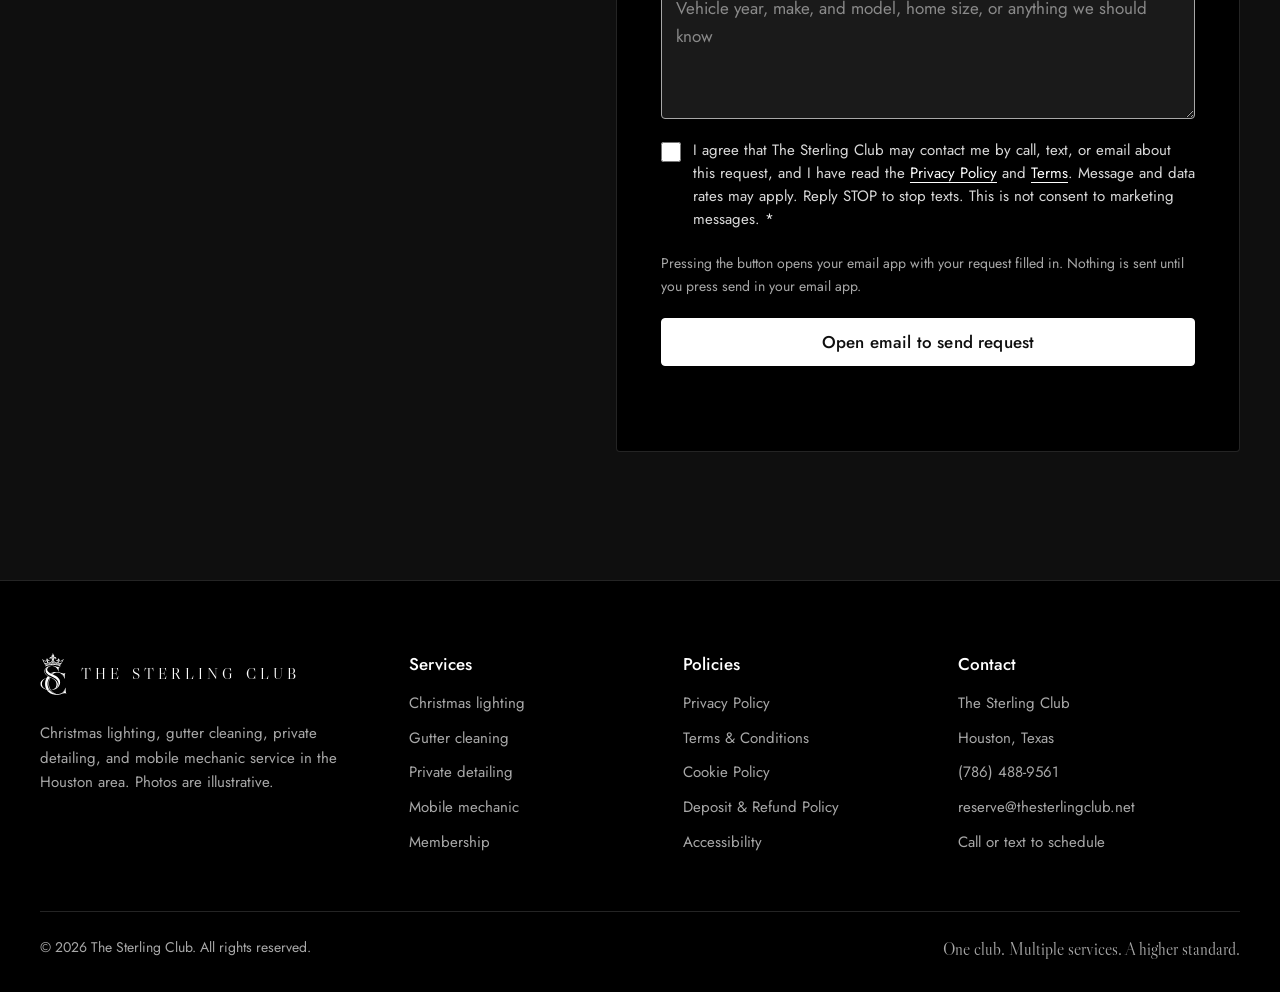
==== commit 08171084: "Christmas lighting: new house photo without lights down the walls Co-Authored-By: Claude Opus 5.5 <n" ====
--- a/index.html
+++ b/index.html
@@ -114,8 +114,8 @@
       <div class="lights-sticky">
         <div class="lights-scene" aria-hidden="true">
           <figure class="scene" data-label="Rooflines and a wrapped tree">
-            <img class="dim" src="images/lights-suburban.jpg" alt="" width="1672" height="941" />
-            <img class="lit" src="images/lights-suburban.jpg" alt="" width="1672" height="941" />
+            <img class="dim" src="images/lights-suburban.jpg?v=2" alt="" width="1672" height="941" />
+            <img class="lit" src="images/lights-suburban.jpg?v=2" alt="" width="1672" height="941" />
           </figure>
           <div class="lights-shade"></div>
         </div>
--- a/styles.css
+++ b/styles.css
@@ -221,13 +221,13 @@
 .services-intro { padding-bottom: clamp(48px, 6vw, 72px); }
 .services-intro .section-head { margin-bottom: 0; }
 
-/* Christmas lighting: the home starts dark and lights up as a soft wave of light
-   sweeps across it (script.js). The lit layer is the same photo as the dark one, so they always line up. */
-.lights { position: relative; height: 200vh; background: var(--black); }
-.lights-sticky { position: sticky; top: 0; height: 100vh; height: 100svh; overflow: hidden; }
+/* Christmas lighting: the home starts dark and lights up as a soft wave of light sweeps across it
+   when it comes into view (script.js). The section scrolls normally; nothing is pinned. The lit layer is the same photo as the dark one, so they always line up. */
+.lights { position: relative; background: var(--black); }
+.lights-sticky { position: relative; height: min(100vh, 860px); height: min(100svh, 860px); min-height: 640px; overflow: hidden; }
 .lights-scene, .lights-shade, .scene, .scene img { position: absolute; inset: 0; width: 100%; height: 100%; }
 /* The photos start below the sticky header so it never covers the rooflines. */
-.lights-scene { top: var(--header-h); height: calc(100% - var(--header-h)); }
+
 .scene { margin: 0; opacity: var(--vis, 0); }
 .scene:first-child { --vis: 1; }
 .scene img { object-fit: cover; object-position: 50% 50%; }
@@ -493,11 +493,12 @@
   /* Phones: keep the hero controls above the bottom Call / Text / Book bar */
   .scroll-cue { bottom: 76px; }
   /* Phones: the homes sit in the top part of the screen, the text below on black */
-  .lights { height: 180vh; }
-  .lights-scene { height: calc(50% - var(--header-h) / 2); }
-  .lights-shade { background: linear-gradient(0deg, var(--black) 0%, var(--black) 22%, rgba(0, 0, 0, .7) 38%, rgba(0, 0, 0, 0) 62%), linear-gradient(180deg, rgba(0, 0, 0, .55) 0%, rgba(0, 0, 0, 0) 22%); }
-  .lights-copy { align-items: flex-end; padding-bottom: 104px; }
-  .lights-caption { top: calc(var(--header-h) + 12px); bottom: auto; text-shadow: 0 1px 6px rgba(0, 0, 0, .8); }
+  /* Phones: photo on top, text below it in normal page flow */
+  .lights-sticky { height: auto; min-height: 0; }
+  .lights-scene { position: relative; height: 72vw; max-height: 460px; }
+  .lights-shade { background: linear-gradient(0deg, var(--black) 0%, rgba(0, 0, 0, 0) 35%), linear-gradient(180deg, rgba(0, 0, 0, .5) 0%, rgba(0, 0, 0, 0) 25%); }
+  .lights-copy { height: auto; display: block; padding-block: 4px 64px; }
+  .lights-caption { top: 12px; bottom: auto; text-shadow: 0 1px 6px rgba(0, 0, 0, .8); }
   .lights-steps i { width: 64px; }
   .panel { display: block; min-height: 0; padding: 0 0 72px; }
   .panel-media, .panel-flip .panel-media {
@@ -537,8 +538,6 @@
   html { scroll-behavior: auto; }
   .js [data-reveal] { opacity: 1; transform: none; clip-path: none; }
   .js .panel-media img { opacity: 1; scale: 1.03; translate: none; }
-  .lights { height: auto; }
-  .lights-sticky { position: relative; height: 100vh; height: 100svh; }
   .scene { --vis: 1; --s: 1; }
   .lights-caption, .scroll-cue::after { display: none; }
   .tier { transform: none; }
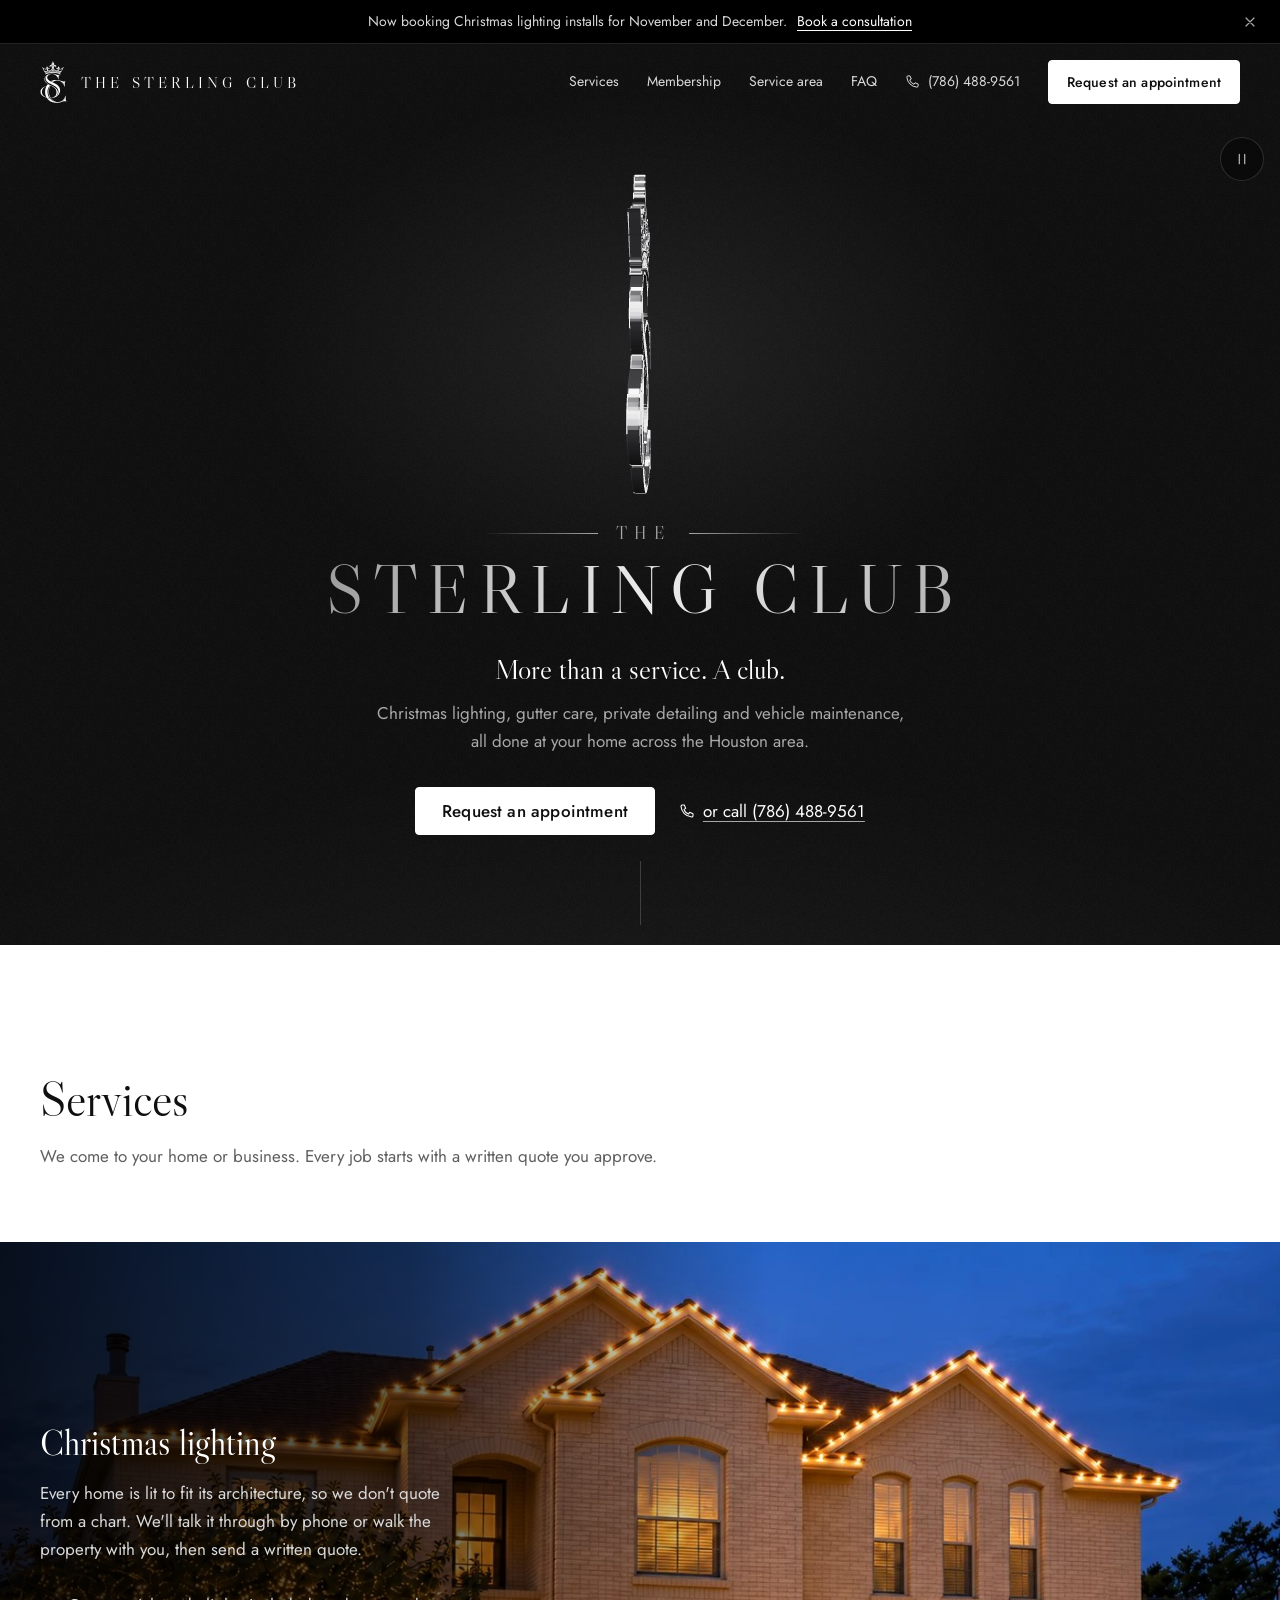
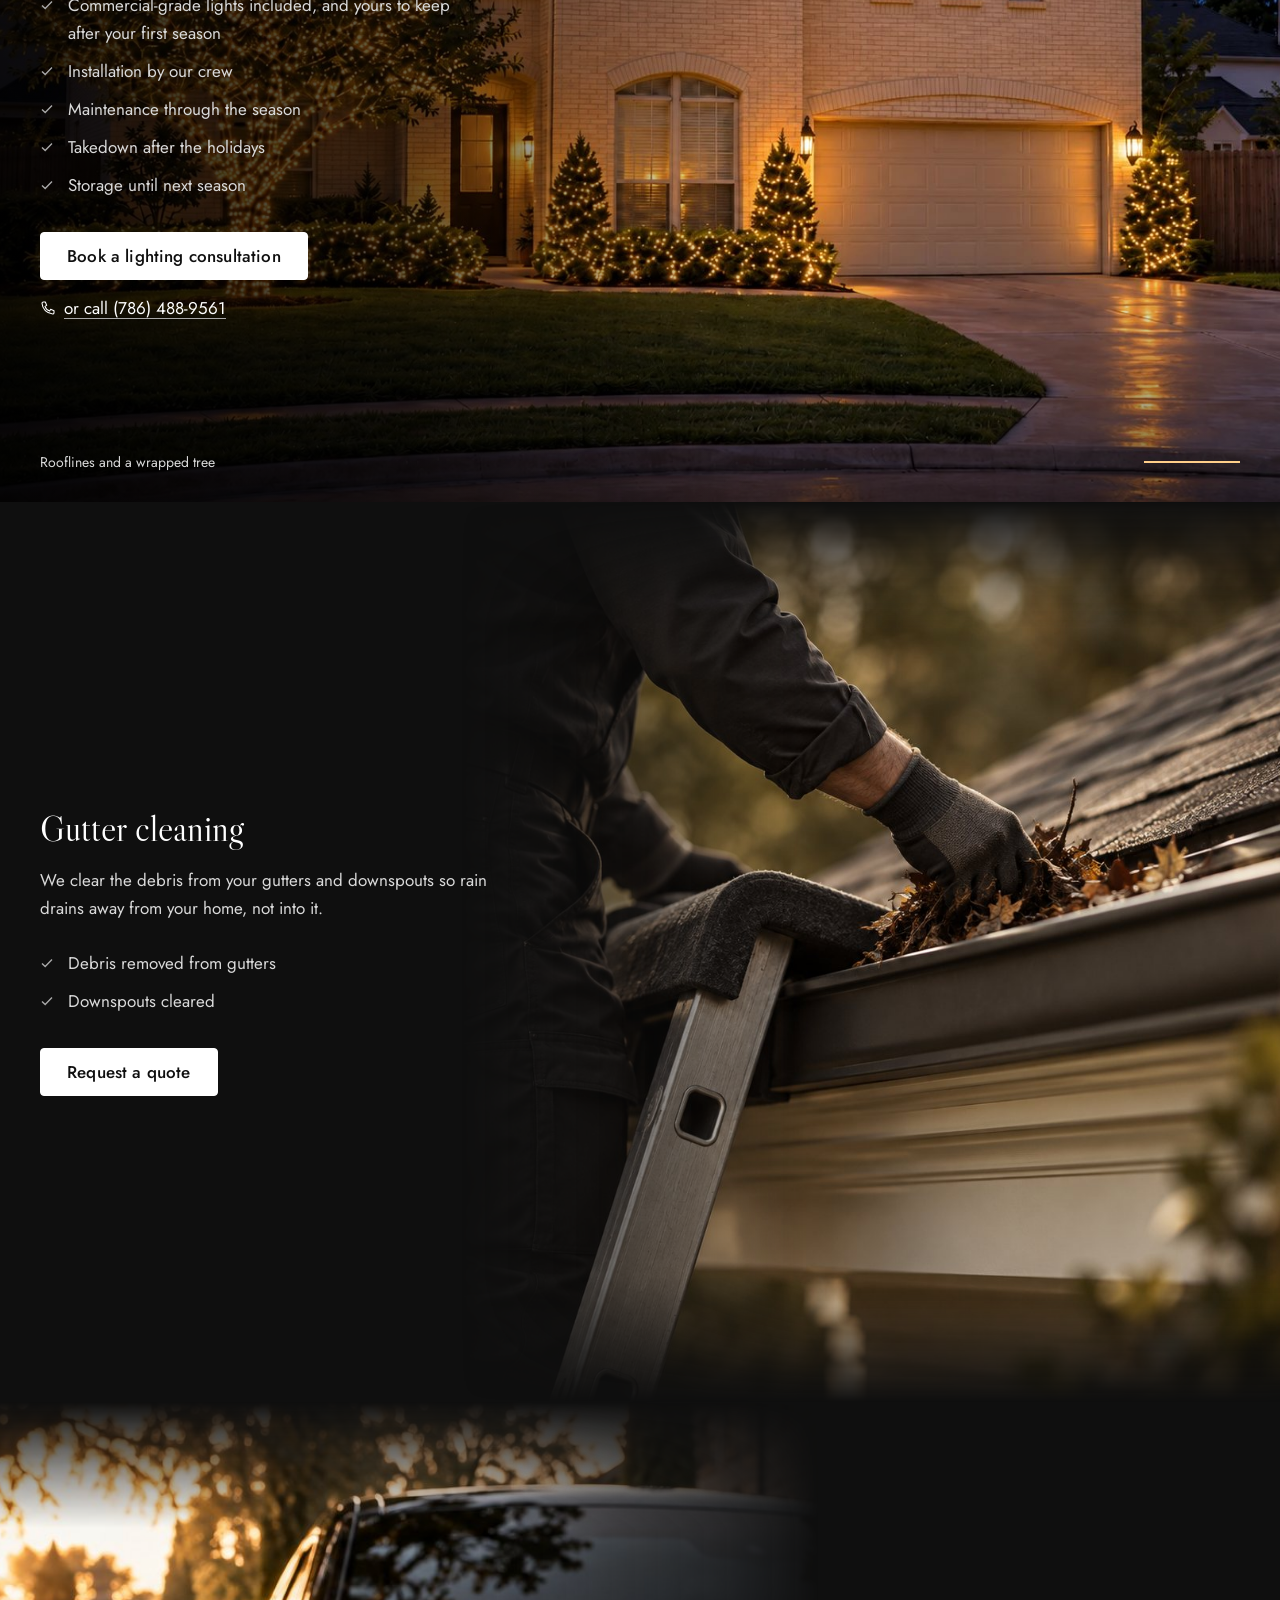
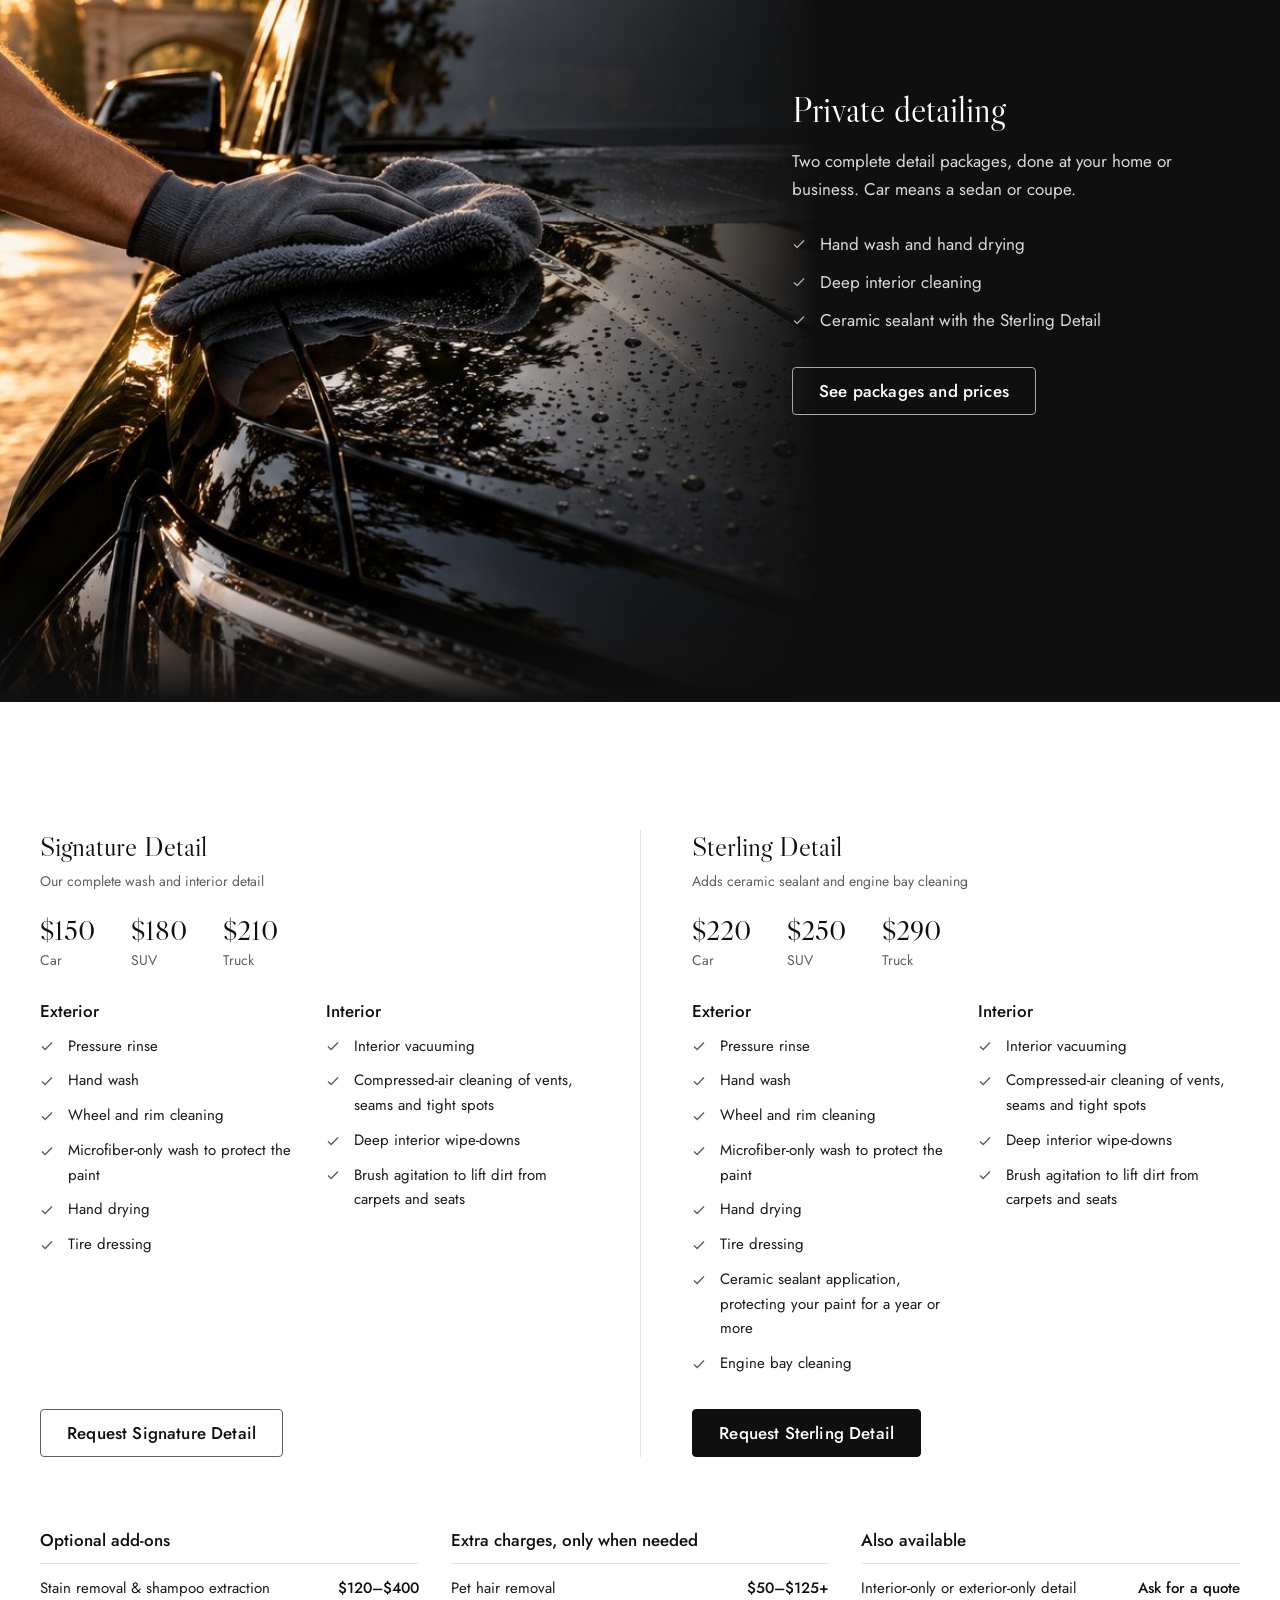
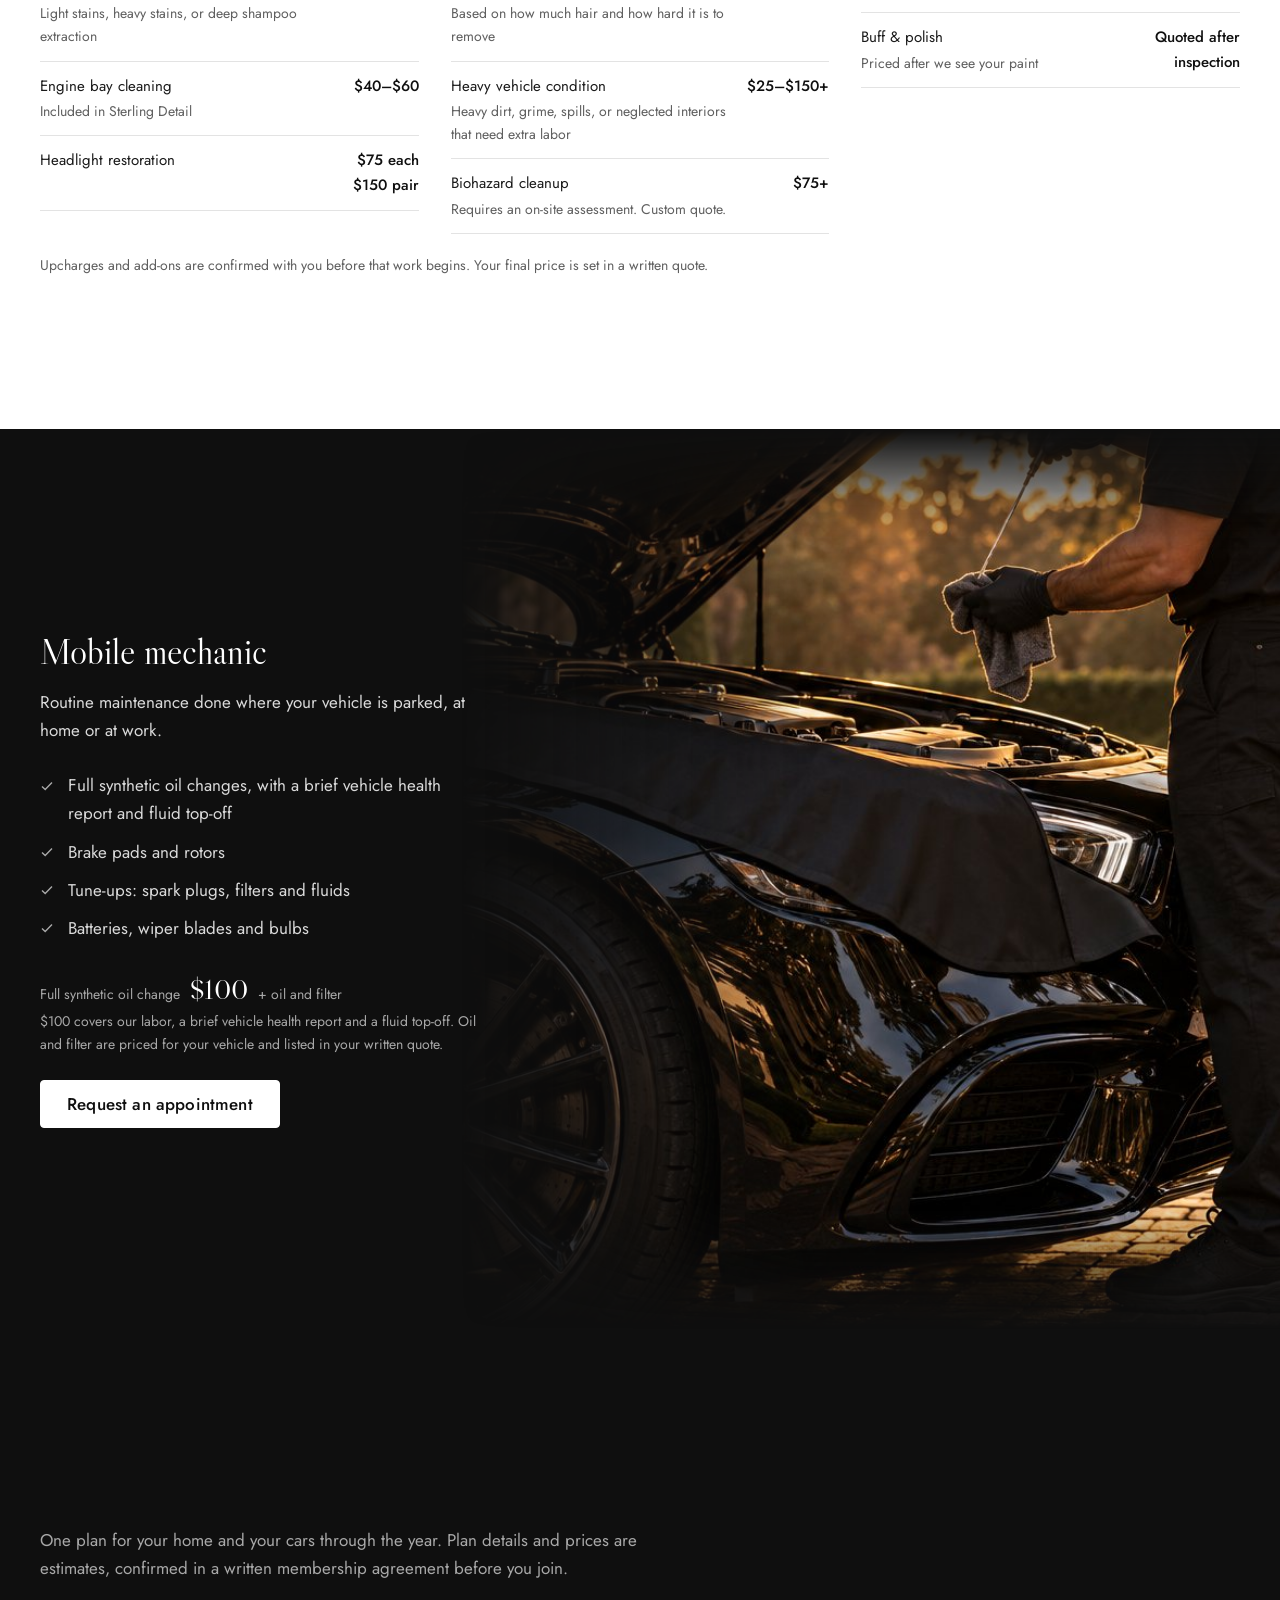
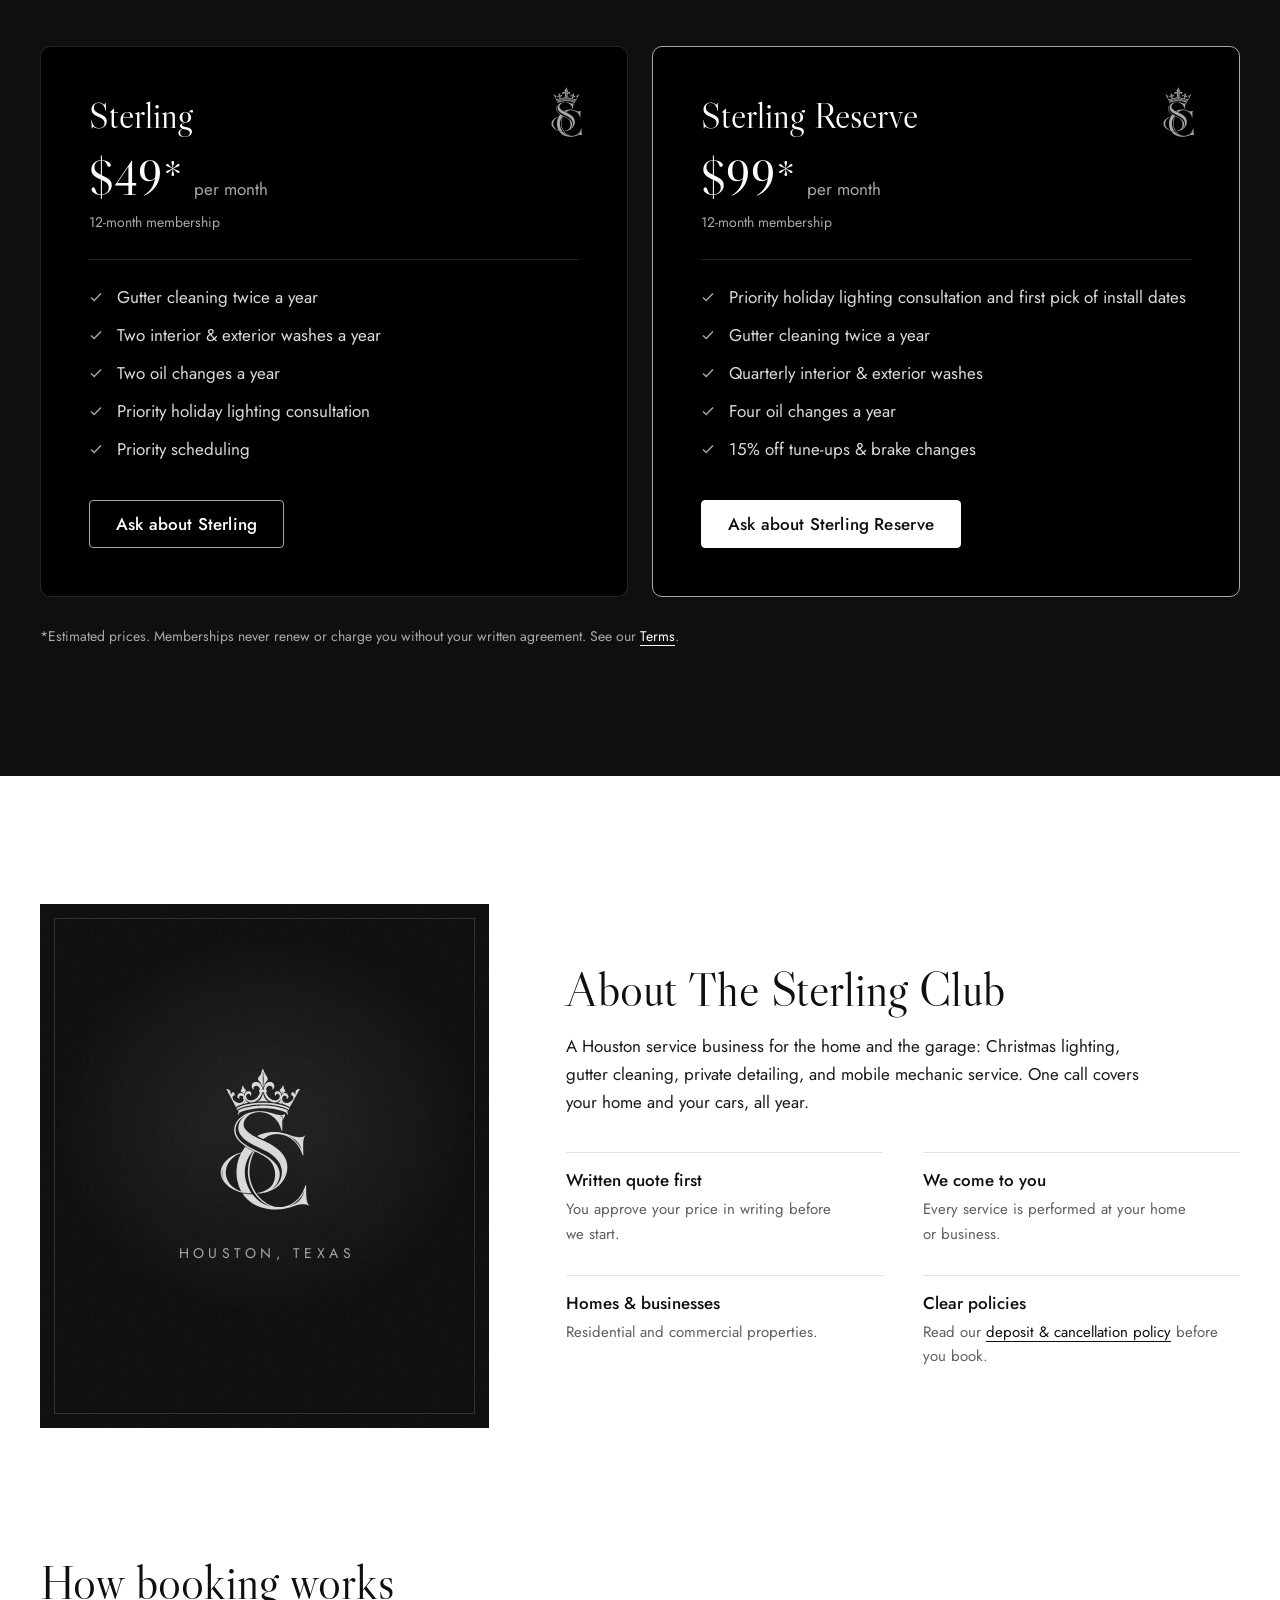
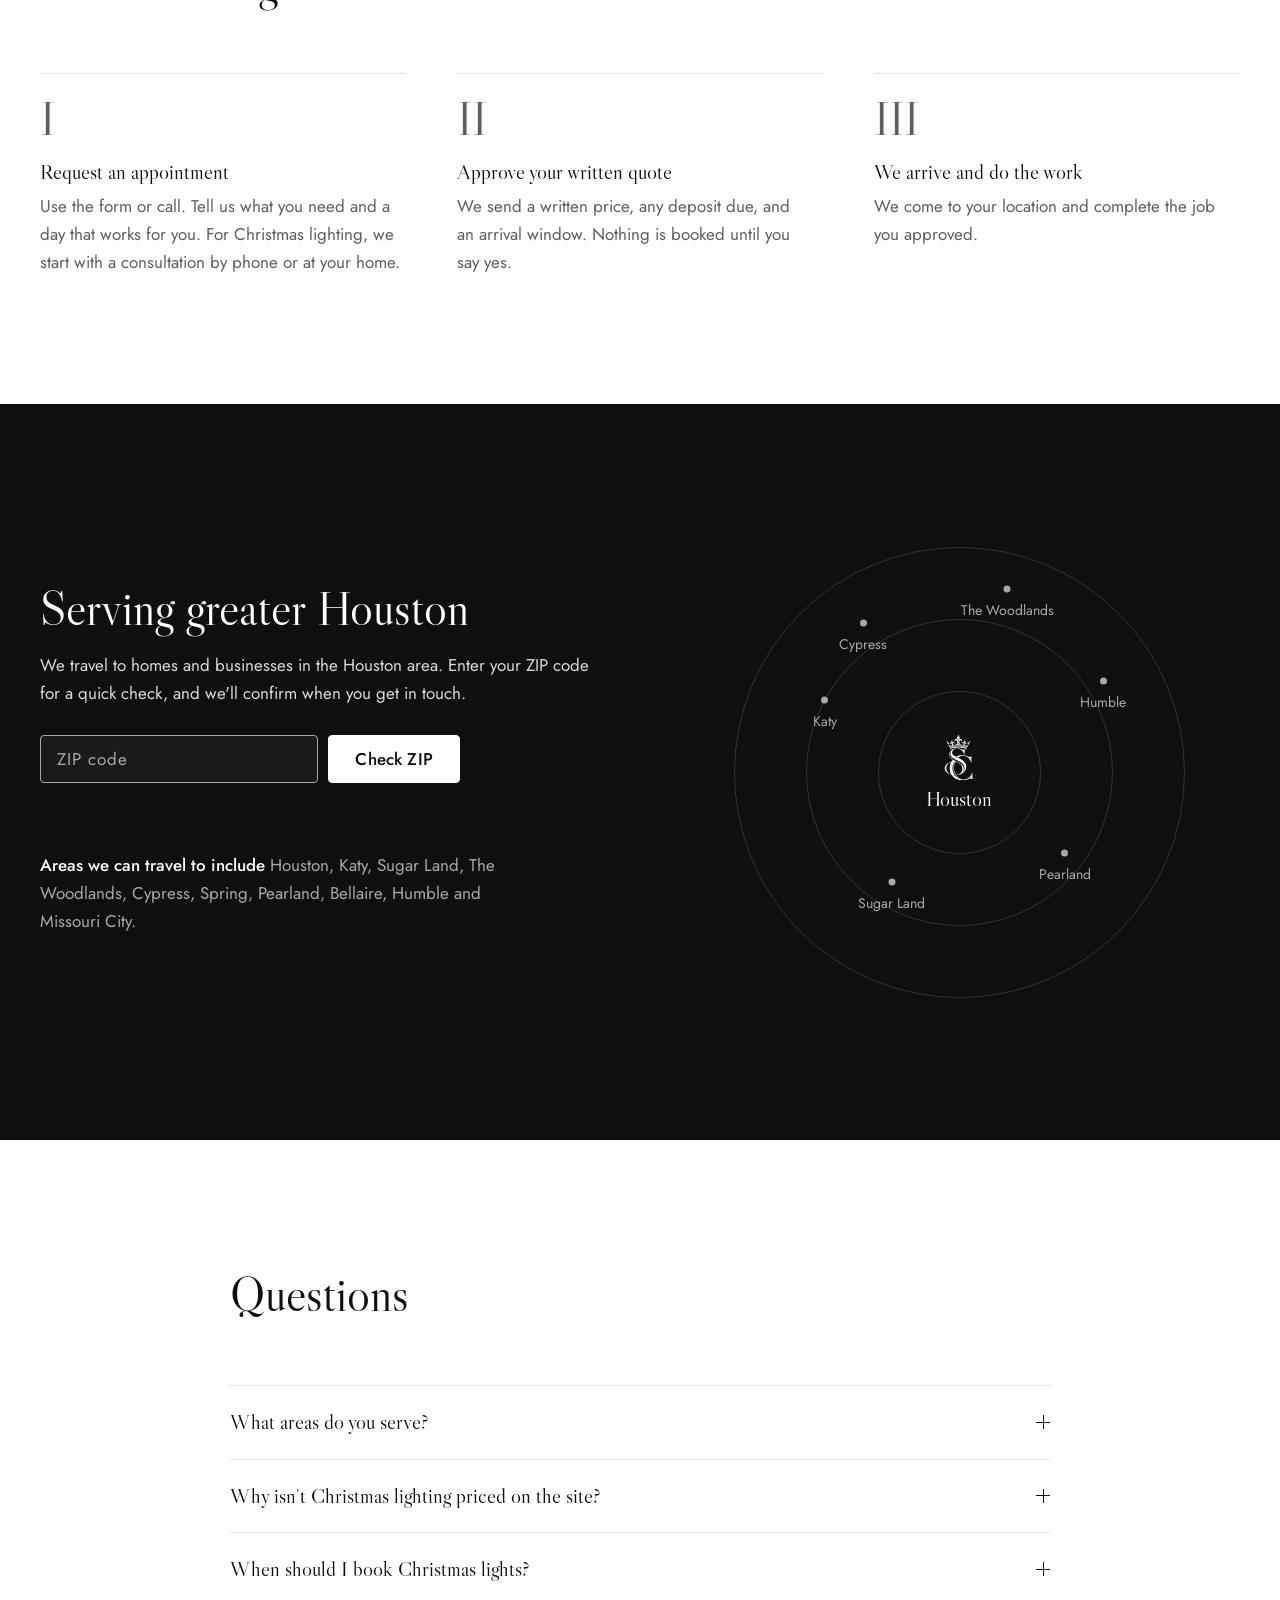
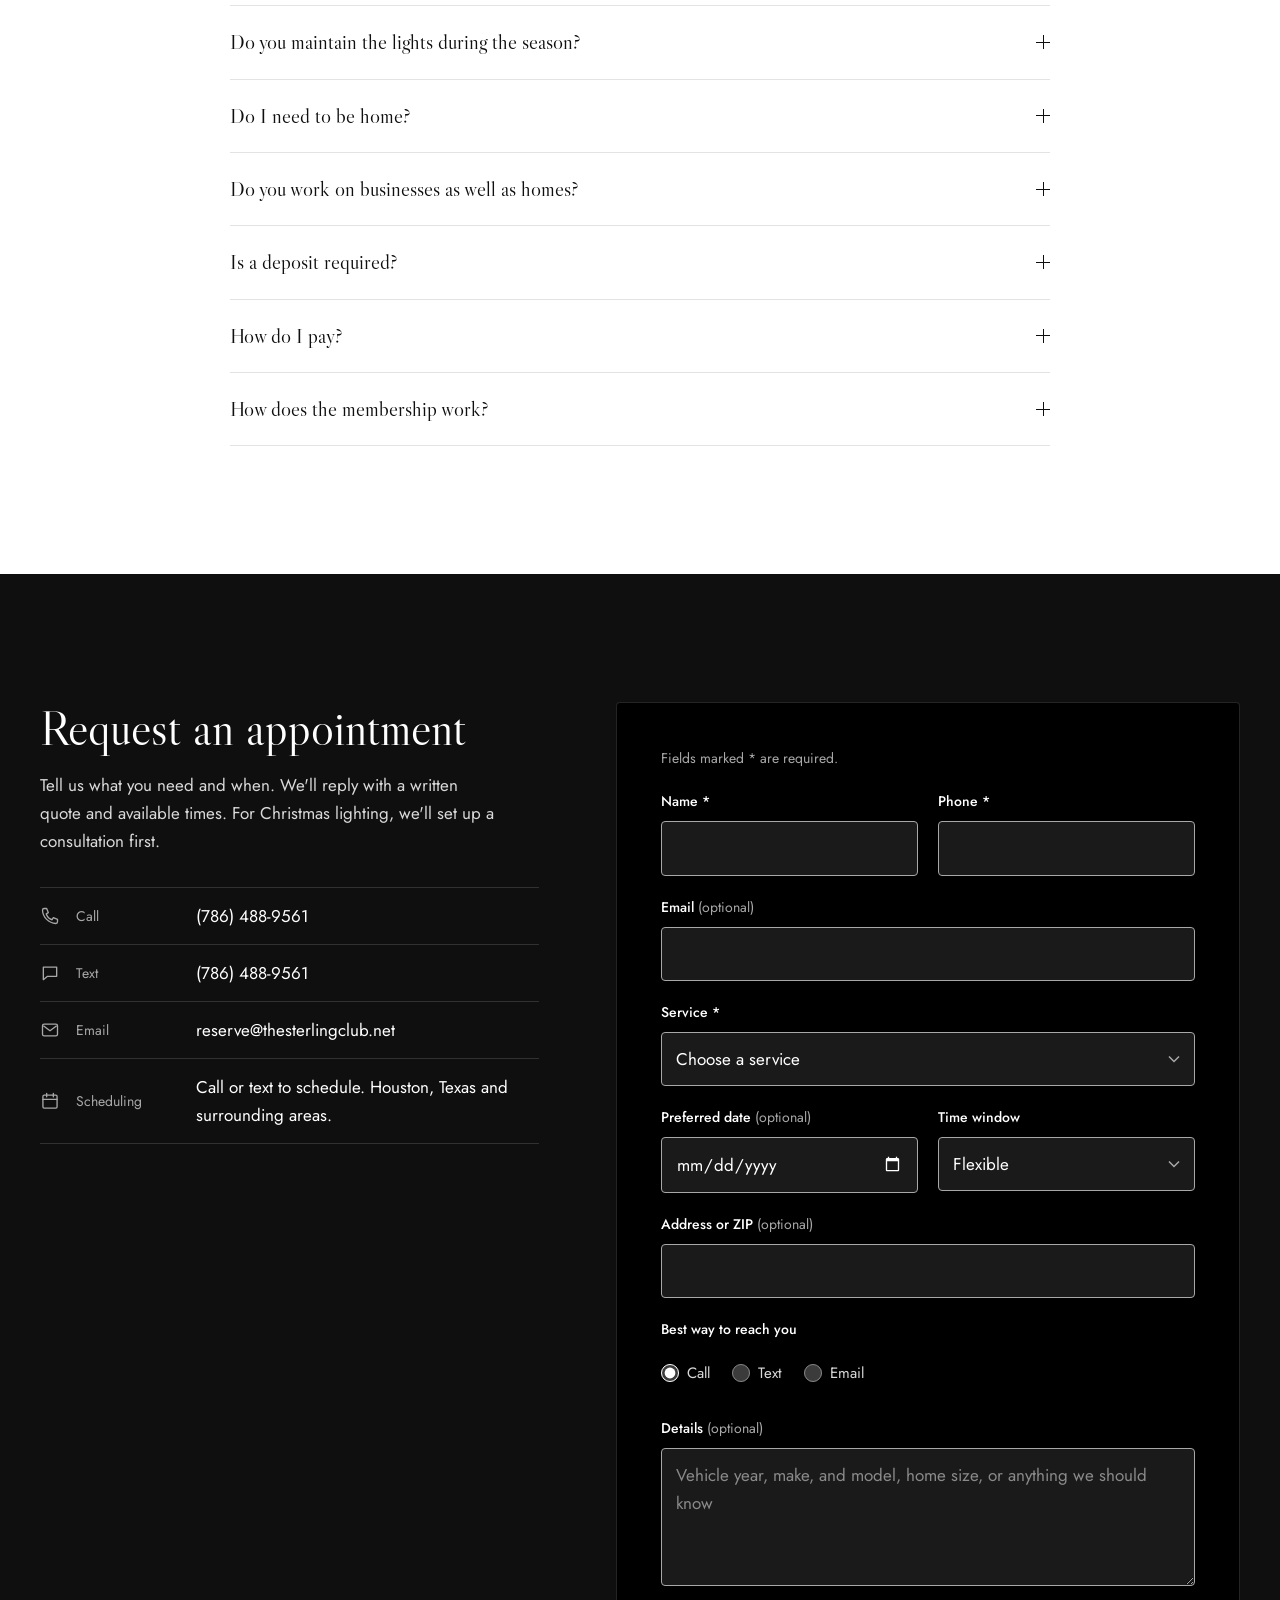
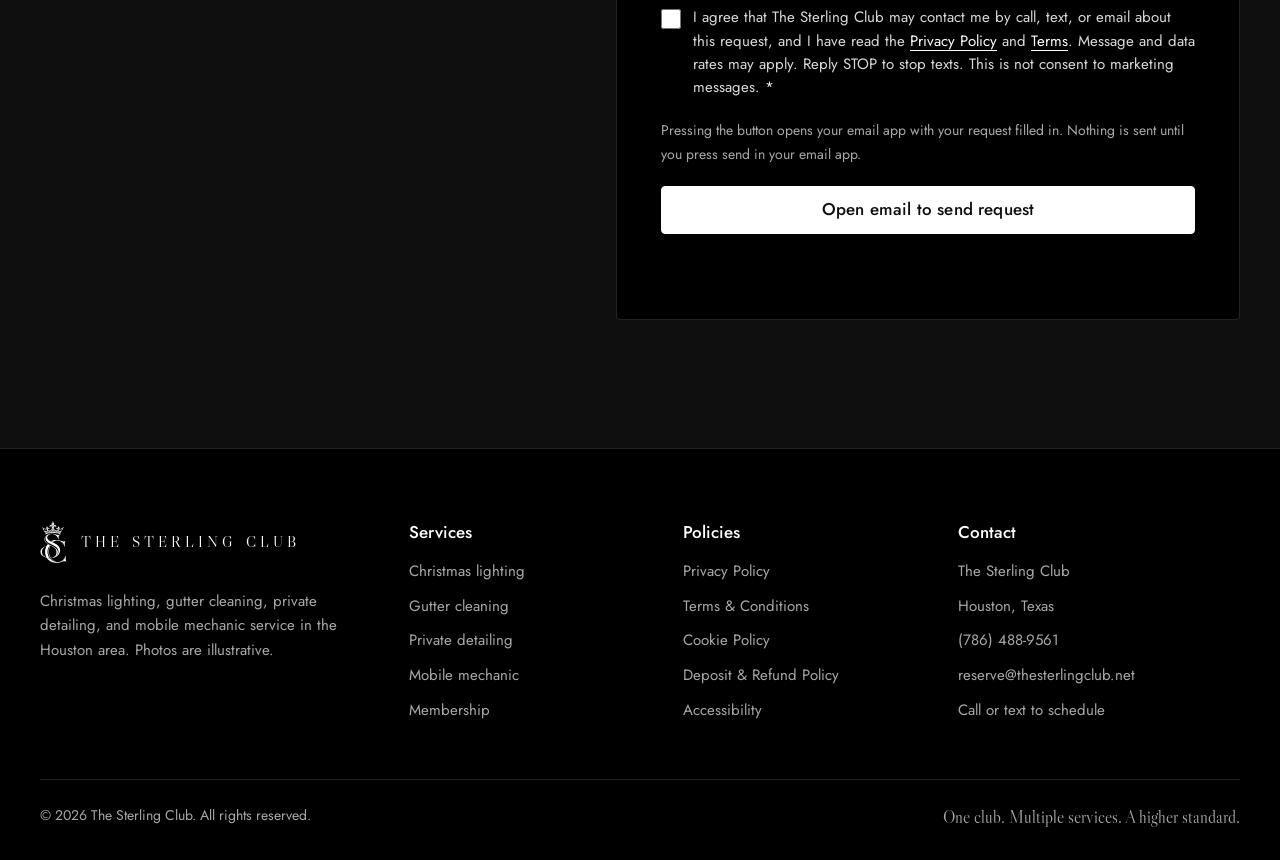
==== commit 2bfe8bd7: "Site review fixes: narrow-phone layout, hidden fields, About crest, SEO and share tags - No sideways" ====
--- a/index.html
+++ b/index.html
@@ -4,12 +4,21 @@
   <meta charset="UTF-8" />
   <meta name="viewport" content="width=device-width, initial-scale=1.0" />
   <title>The Sterling Club | Christmas Lighting &amp; Vehicle Service in Houston</title>
-  <meta name="description" content="Christmas light installation, gutter care, private mobile detailing and at-home vehicle maintenance across the Houston area. Call (786) 488-9561." />
+  <meta name="description" content="Christmas light installation, gutter cleaning, private mobile detailing and mobile mechanic service across the Houston area. Call (786) 488-9561." />
   <meta name="theme-color" content="#0F0F0F" />
+  <!-- If the site moves to thesterlingclub.net, change this address here, in the tags below, in the
+       business details further down, on the policy pages and in sitemap.xml. -->
+  <link rel="canonical" href="https://joverdoser.github.io/TheSterlingClub/" />
   <meta property="og:type" content="website" />
-  <meta property="og:title" content="The Sterling Club | Home &amp; Vehicle Care in Houston" />
+  <meta property="og:site_name" content="The Sterling Club" />
+  <meta property="og:url" content="https://joverdoser.github.io/TheSterlingClub/" />
+  <meta property="og:title" content="The Sterling Club | Christmas Lighting &amp; Vehicle Service in Houston" />
   <meta property="og:description" content="Christmas lighting, gutter cleaning, private detailing and mobile mechanic service. We come to you." />
-  <meta property="og:image" content="images/hero-lights.jpg" />
+  <meta property="og:image" content="https://joverdoser.github.io/TheSterlingClub/images/share.jpg" />
+  <meta property="og:image:width" content="1200" />
+  <meta property="og:image:height" content="630" />
+  <meta property="og:image:alt" content="The Sterling Club crest beside a Houston home lit with warm white Christmas lights" />
+  <meta name="twitter:card" content="summary_large_image" />
   <link rel="icon" href="images/favicon.svg" type="image/svg+xml" />
   <!-- Fonts are stored on this site (see /fonts), so no visitor data is sent to Google or any other font service. -->
   <link rel="stylesheet" href="styles.css?v=club-3" />
@@ -20,9 +29,12 @@
     "@context": "https://schema.org",
     "@type": "HomeAndConstructionBusiness",
     "name": "The Sterling Club",
+    "slogan": "More than a service. A club.",
+    "url": "https://joverdoser.github.io/TheSterlingClub/",
+    "image": "https://joverdoser.github.io/TheSterlingClub/images/share.jpg",
     "telephone": "+1-786-488-9561",
     "email": "reserve@thesterlingclub.net",
-    "areaServed": "Houston, TX",
+    "areaServed": [{ "@type": "City", "name": "Houston, TX" }, { "@type": "City", "name": "Katy, TX" }, { "@type": "City", "name": "Sugar Land, TX" }, { "@type": "City", "name": "The Woodlands, TX" }, { "@type": "City", "name": "Cypress, TX" }, { "@type": "City", "name": "Spring, TX" }, { "@type": "City", "name": "Pearland, TX" }, { "@type": "City", "name": "Bellaire, TX" }, { "@type": "City", "name": "Humble, TX" }, { "@type": "City", "name": "Missouri City, TX" }],
     "address": { "@type": "PostalAddress", "addressLocality": "Houston", "addressRegion": "TX", "addressCountry": "US" },
     "makesOffer": [
       { "@type": "Offer", "itemOffered": { "@type": "Service", "name": "Christmas light installation, maintenance and takedown" } },
@@ -330,11 +342,15 @@
     </section>
 
     <!-- ============ About + How it works ============ -->
-    <!-- Replace images/team.svg with a real photo of you or your crew, and write your story. -->
+    <!-- When you have a real photo of you or your crew, replace the crest panel below with
+         <figure class="about-img"><img src="images/your-photo.jpg" alt="Describe the photo" loading="lazy" /></figure> -->
     <section class="section tone-light" id="about">
       <div class="wrap">
         <div class="about">
-          <figure class="about-img"><img src="images/team.svg" alt="Placeholder image with the Sterling Club hallmark, where a team photo will go" loading="lazy" /></figure>
+          <figure class="about-img about-crest" aria-hidden="true">
+            <svg class="about-crest-mark"><use href="#i-mono" /></svg>
+            <figcaption>Houston, Texas</figcaption>
+          </figure>
           <div class="about-body">
             <h2 data-reveal>About The Sterling Club</h2>
             <p>A Houston service business for the home and the garage: Christmas lighting, gutter cleaning, private detailing, and mobile mechanic service. One call covers your home and your cars, all year.</p>
--- a/styles.css
+++ b/styles.css
@@ -72,6 +72,8 @@
 h4 { font: 500 var(--t-base)/1.4 var(--sans); }
 p { text-wrap: pretty; }
 :focus-visible { outline: 2px solid var(--fg); outline-offset: 3px; border-radius: 2px; }
+[tabindex="-1"]:focus { outline: none; } /* sections focused by in-page links */
+[hidden] { display: none !important; } /* hidden always wins over a component's own display */
 .visually-hidden { position: absolute; width: 1px; height: 1px; overflow: hidden; clip: rect(0 0 0 0); white-space: nowrap; }
 
 .skip-link { position: absolute; left: 16px; top: -60px; z-index: 300; background: var(--white); color: var(--onyx); padding: 10px 16px; text-decoration: none; border-radius: var(--radius); }
@@ -158,7 +160,9 @@
 }
 .hero-glow {
   position: absolute; inset: 0; pointer-events: none;
+  /* The grain tile is a faint dither: without it the soft glow shows as rings of gray (banding). */
   background:
+    url("images/grain.png") 0 0 / 128px 128px repeat,
     radial-gradient(ellipse 42% 40% at 50% 34%, rgba(255, 255, 255, .075), transparent 72%),
     radial-gradient(ellipse 90% 50% at 50% 115%, rgba(255, 255, 255, .05), transparent 70%);
 }
@@ -202,7 +206,6 @@
   border-radius: 50%; border: 1px solid var(--rule); background: rgba(0, 0, 0, .4); color: var(--silver); cursor: pointer;
   transition: color .2s, border-color .2s;
 }
-.hero-pause[hidden] { display: none; }
 .hero-pause:hover { color: var(--white); border-color: var(--silver); }
 .hero-pause svg { width: 16px; height: 16px; }
 .hero-pause .i-play, .hero-pause[aria-pressed="true"] .i-pause { display: none; }
@@ -334,6 +337,18 @@
 .about { display: grid; grid-template-columns: minmax(0, .8fr) minmax(0, 1.2fr); gap: clamp(36px, 6vw, 96px); align-items: center; }
 .about-img { aspect-ratio: 6 / 7; overflow: hidden; }
 .about-img img { width: 100%; height: 100%; object-fit: cover; }
+/* Crest panel: stands in for a team photo. Onyx with a soft silver glow and a fine inner frame. */
+.about-crest {
+  position: relative; margin: 0; display: grid; place-content: center; justify-items: center; gap: clamp(20px, 3vw, 32px);
+  color: #D9D9D9;
+  background:
+    url("images/grain.png") 0 0 / 128px 128px repeat,
+    radial-gradient(ellipse 65% 50% at 50% 42%, rgba(255, 255, 255, .1), transparent 72%),
+    var(--onyx);
+}
+.about-crest::before { content: ""; position: absolute; inset: 14px; border: 1px solid rgba(255, 255, 255, .14); pointer-events: none; }
+.about-crest-mark { width: clamp(84px, 30%, 150px); height: auto; aspect-ratio: 720 / 1138; filter: drop-shadow(0 10px 24px rgba(0, 0, 0, .55)); }
+.about-crest figcaption { font-size: var(--t-xs); letter-spacing: .32em; margin-right: -.32em; text-transform: uppercase; color: var(--silver); }
 .about-body > p { margin: 16px 0 36px; max-width: 36rem; }
 .promises { display: grid; grid-template-columns: 1fr 1fr; gap: 28px 40px; }
 .promises div { border-top: 1px solid var(--rule); padding-top: 16px; }
@@ -404,7 +419,6 @@
 .choice legend { margin-bottom: 8px; width: 100%; }
 .choice label { display: inline-flex; align-items: center; gap: 8px; min-height: 44px; font-size: .9375rem; font-weight: 400; color: var(--text); cursor: pointer; }
 .choice input { accent-color: var(--white); width: 18px; height: 18px; }
-.meet[hidden] { display: none; }
 .form-help, .form-how { font-size: var(--t-xs); color: var(--soft); }
 .field input[type="file"] { padding: 10px; }
 /* Spam trap: hidden from people, filled in by bots */
@@ -464,7 +478,7 @@
   .nav-links a[href="#faq"], .nav-links a[href="#area"] { display: none; }
 }
 @media (max-width: 1000px) {
-  .area, .about, .quote { grid-template-columns: 1fr; }
+  .area, .about, .quote { grid-template-columns: minmax(0, 1fr); }
   .pkg-grid, .addons { grid-template-columns: 1fr; }
   .pkg { padding-right: 0; }
   .pkg + .pkg { padding: 40px 0 0; margin-top: 40px; border-left: 0; border-top: 1px solid var(--rule); }
@@ -531,6 +545,11 @@
   .brand-mark { width: 23px; height: 36px; }
   .brand-name { font-size: .8125rem; letter-spacing: .22em; margin-right: -.22em; }
   .contact-list .label { width: 4.5rem; }
+  .legal-page .nav { gap: 10px; }
+  .legal-page .nav .btn-sm { padding: 0 14px; }
+}
+@media (max-width: 340px) {
+  .brand-name { letter-spacing: .17em; margin-right: -.17em; }
 }
 
 @media (prefers-reduced-motion: reduce) {
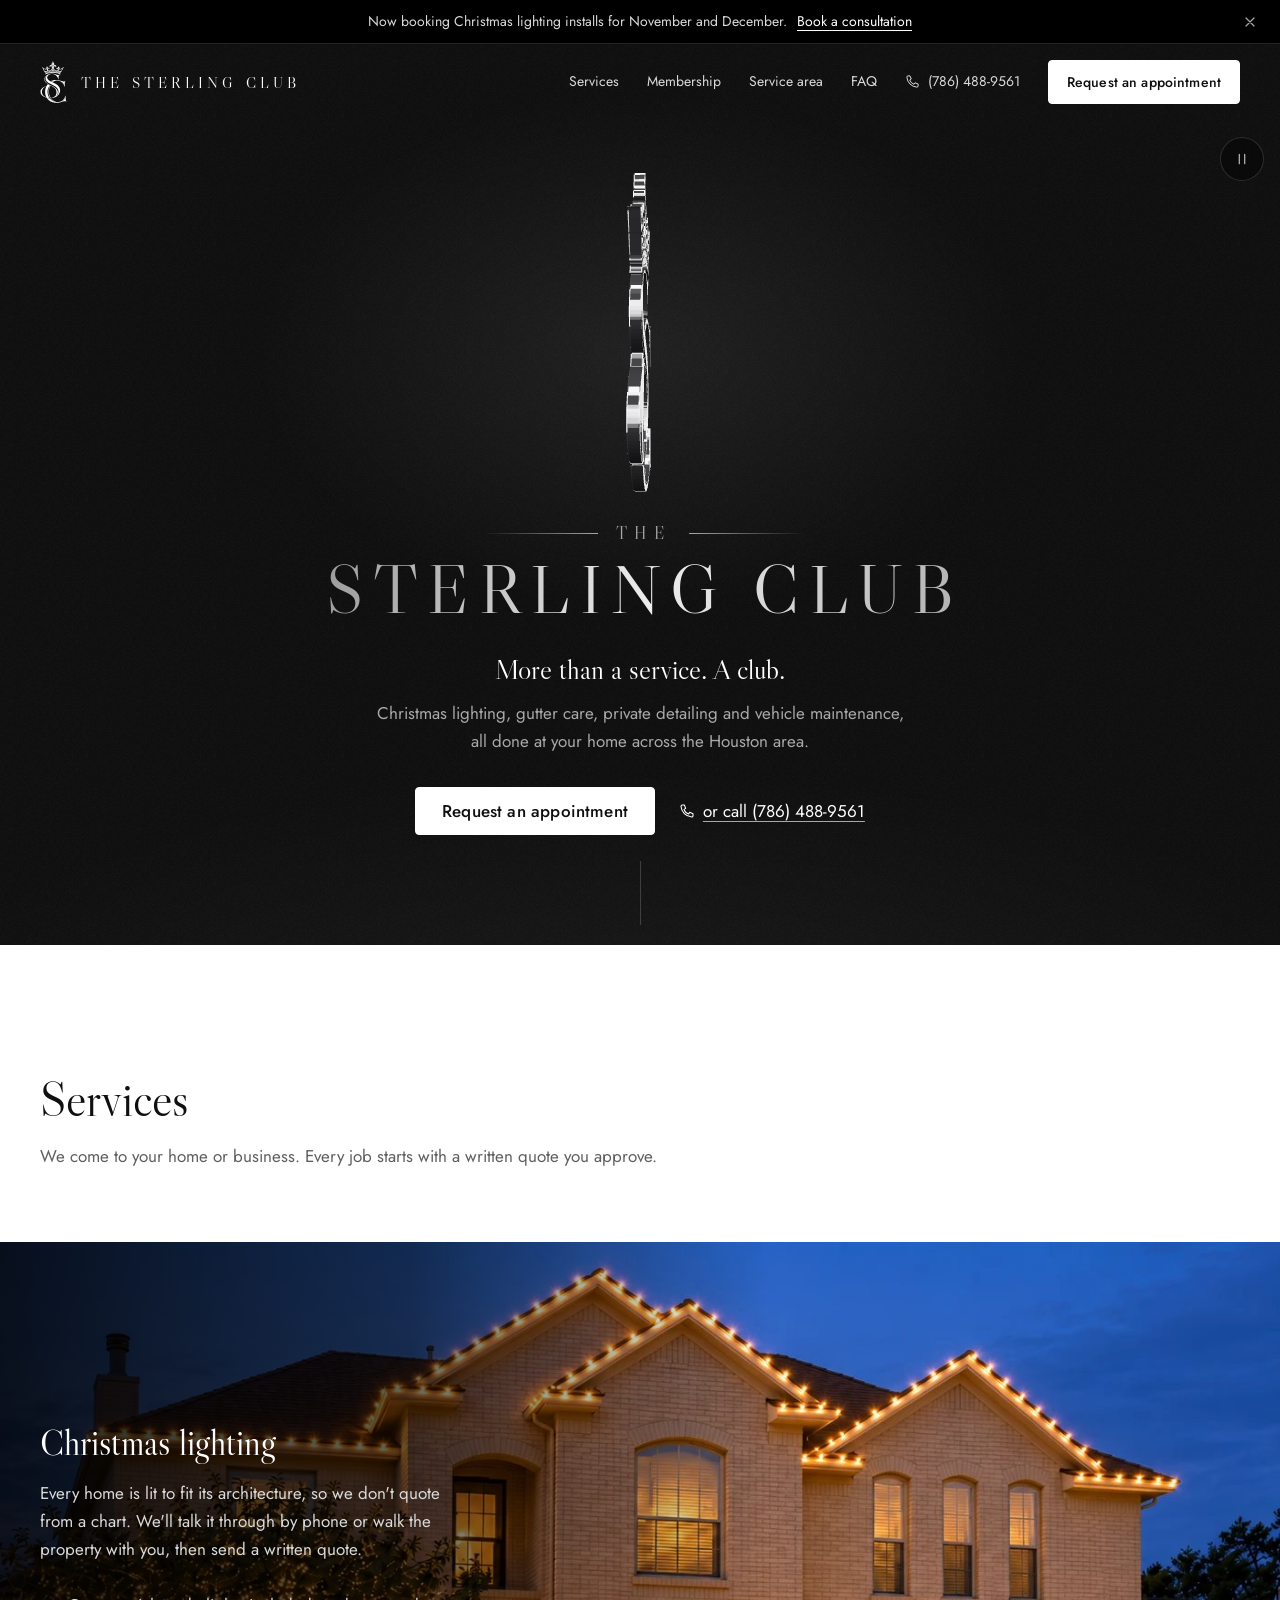
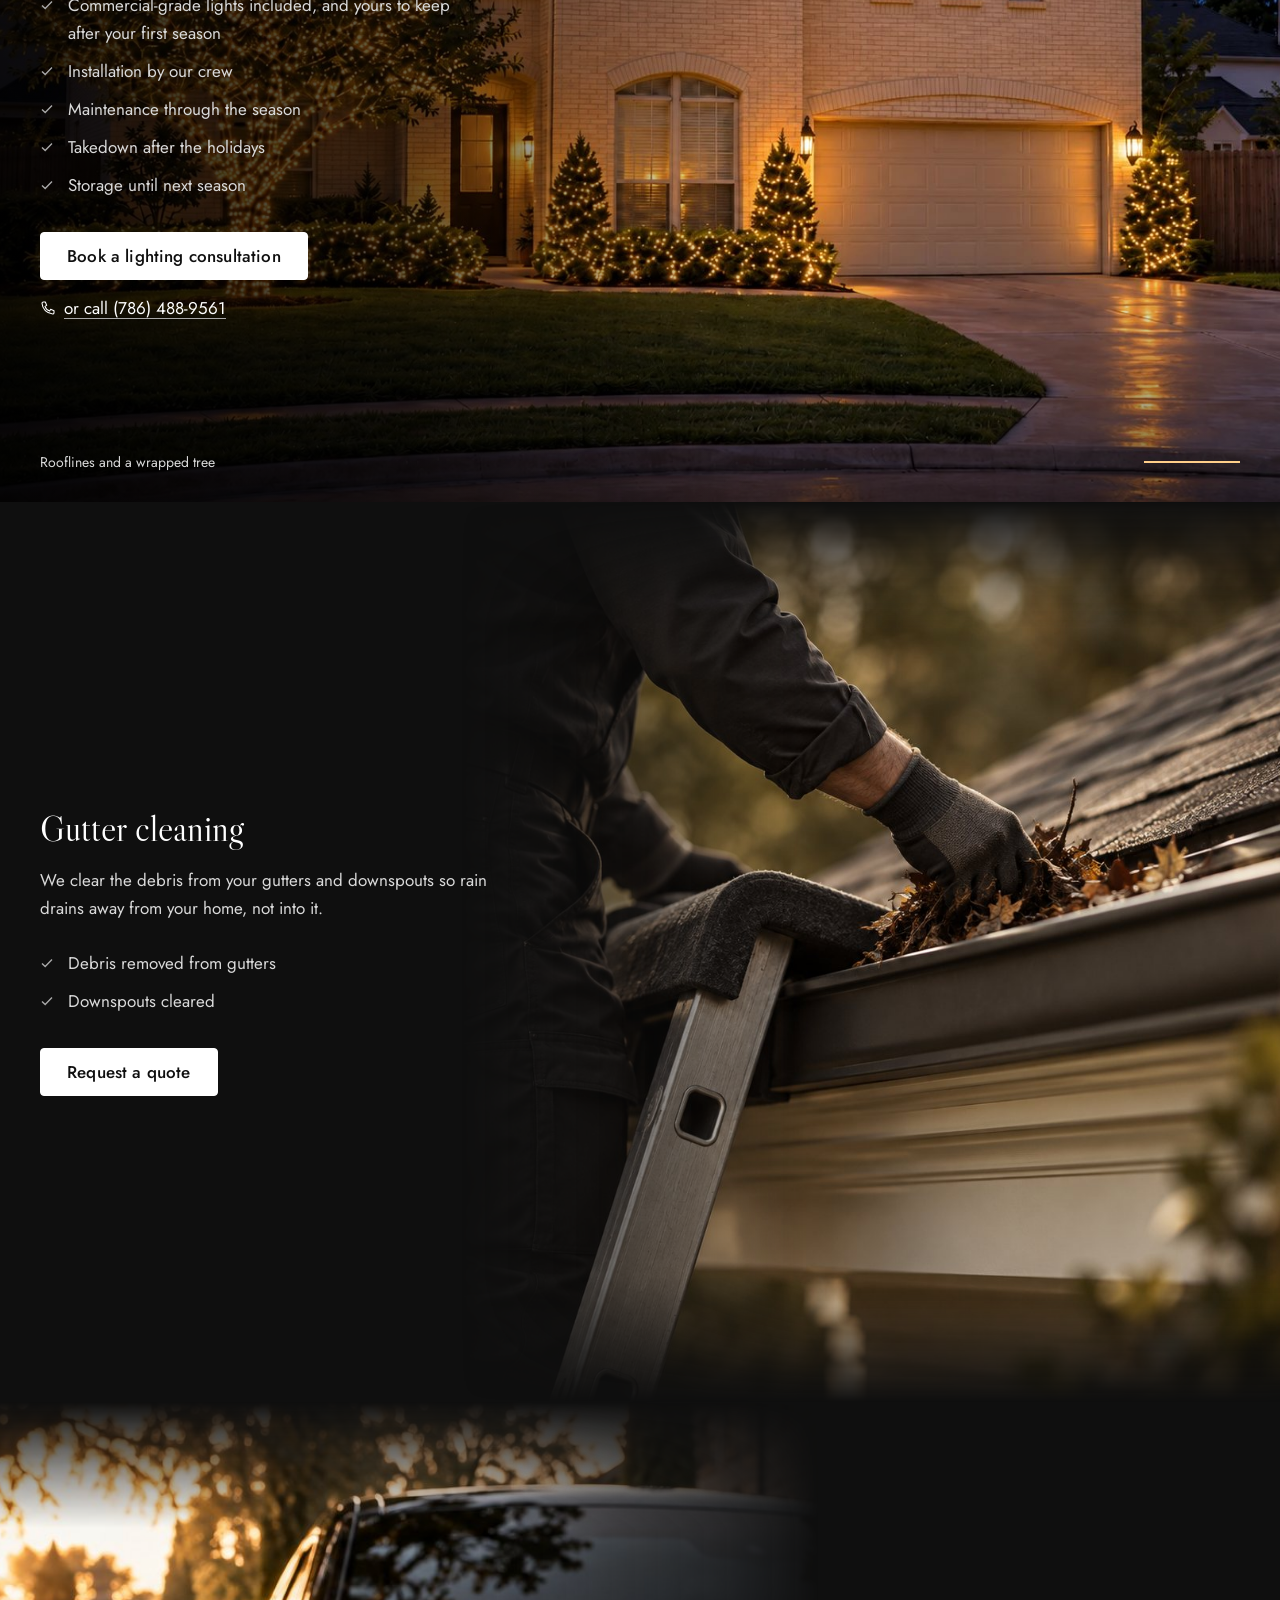
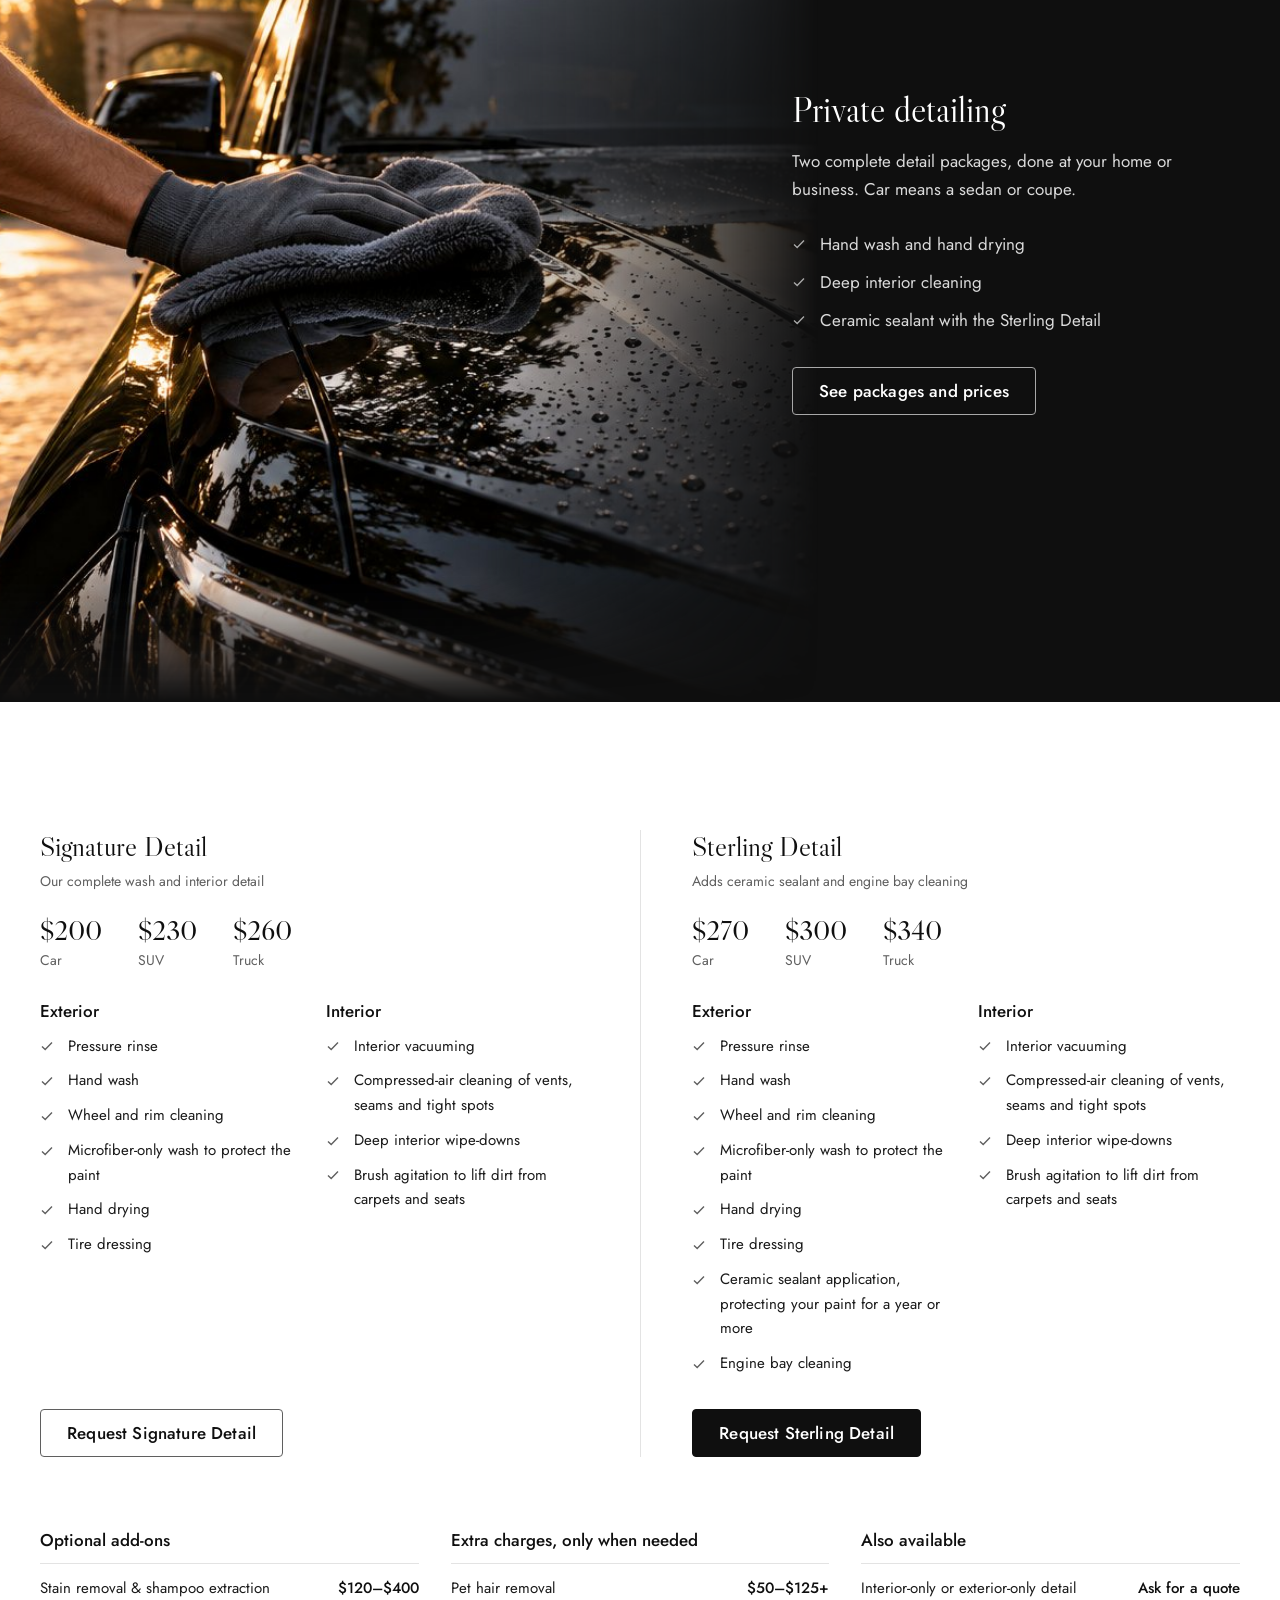
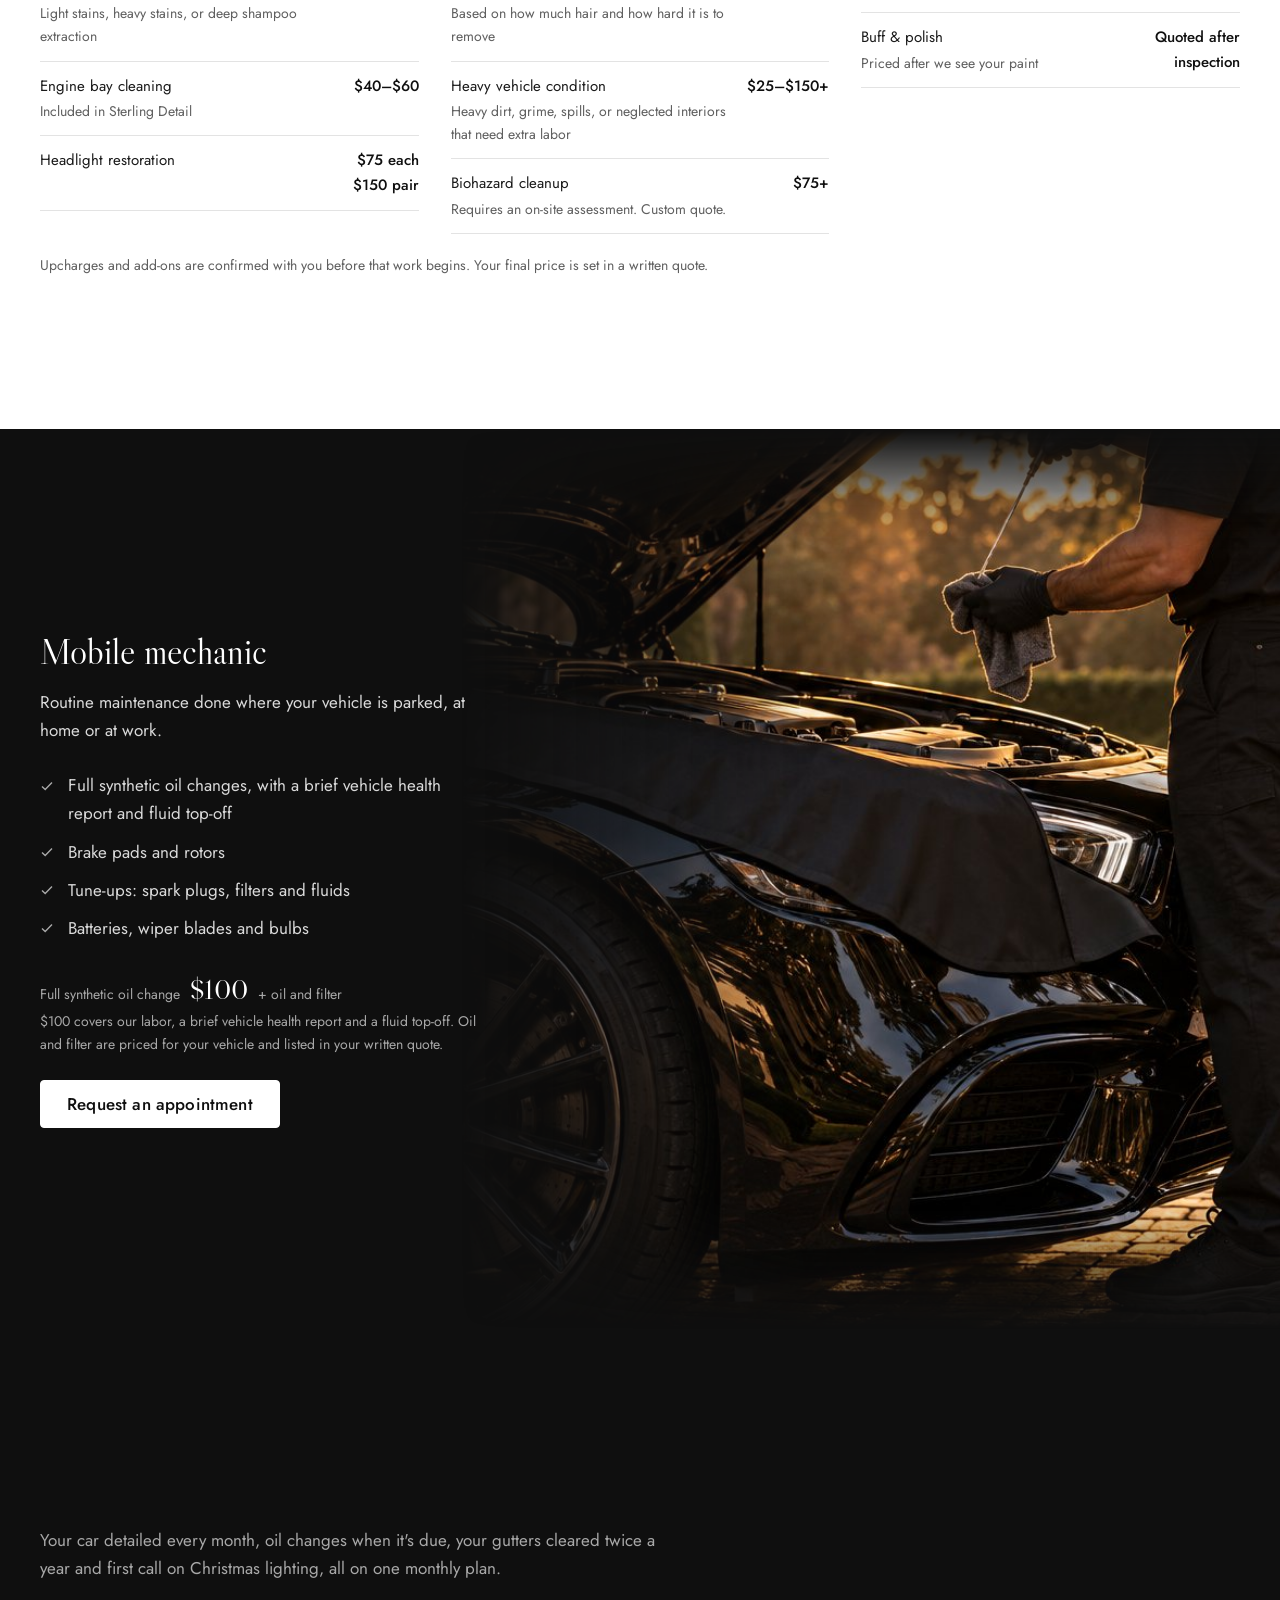
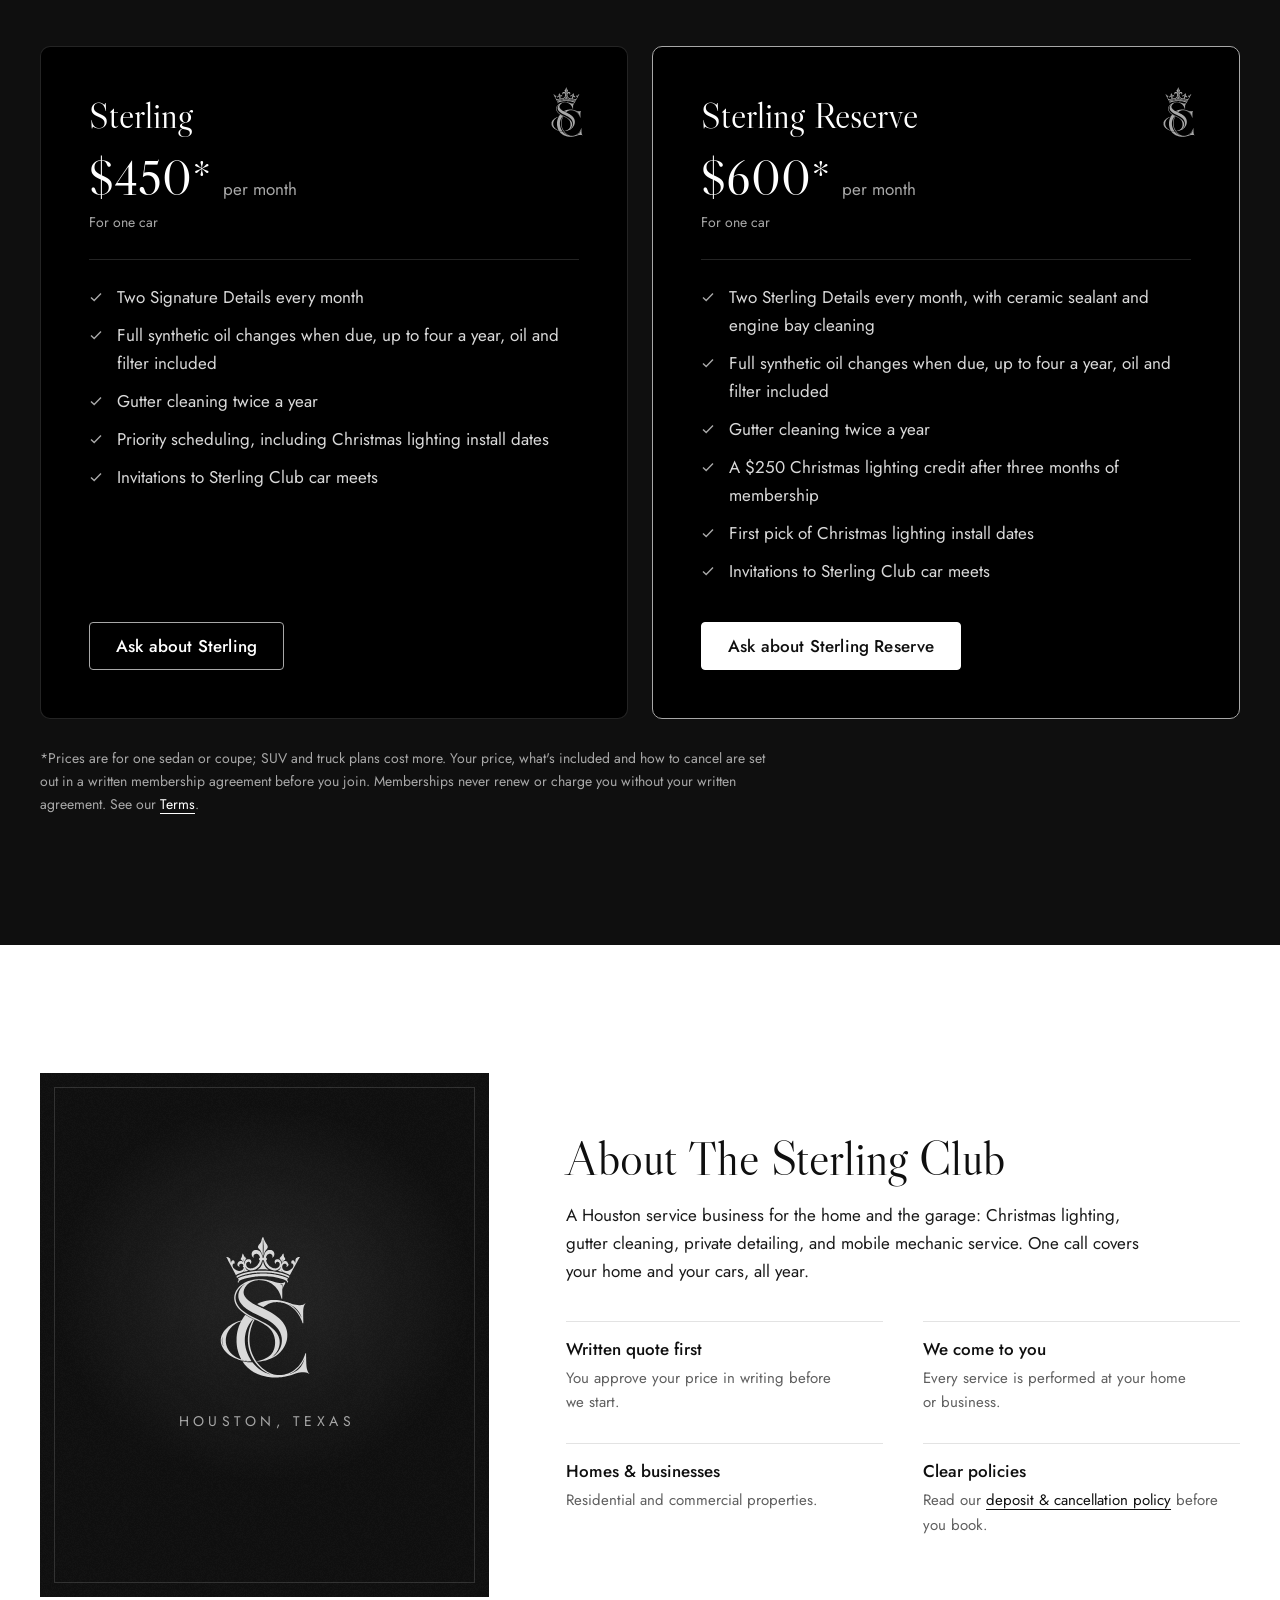
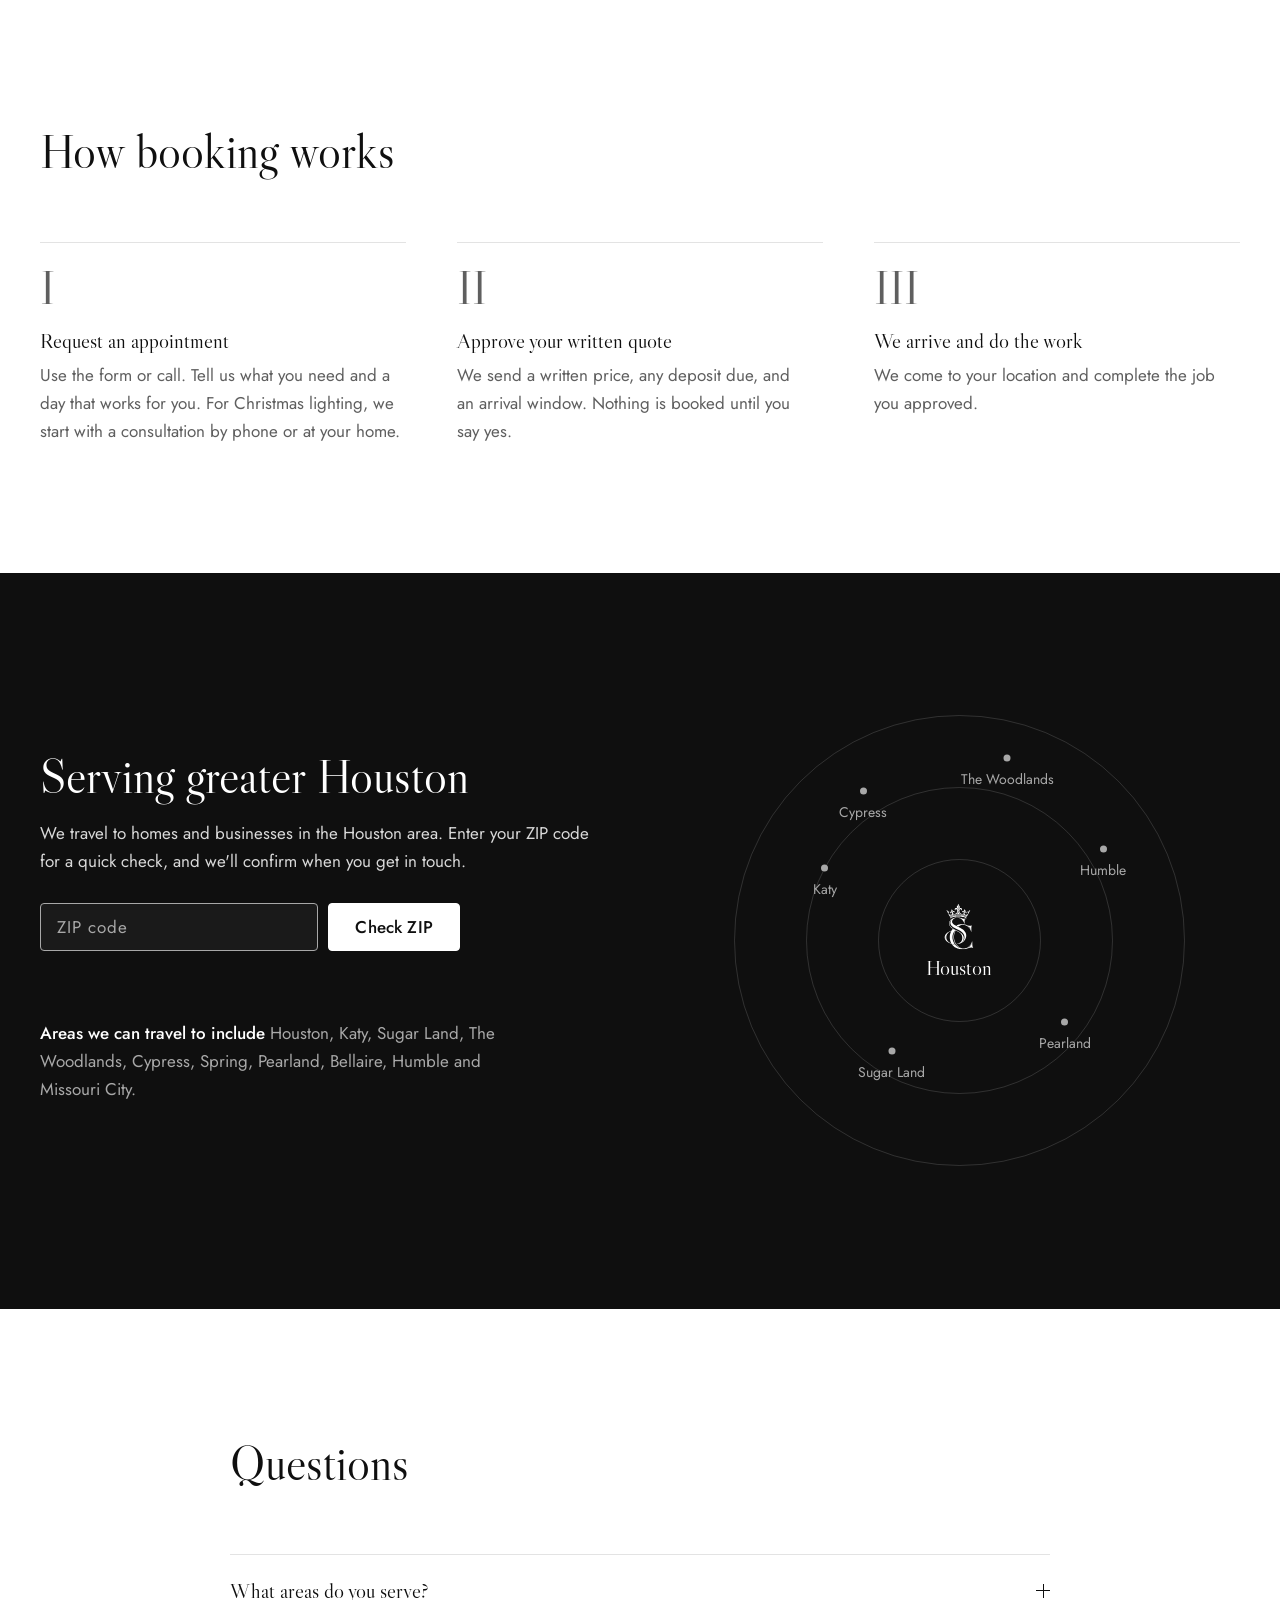
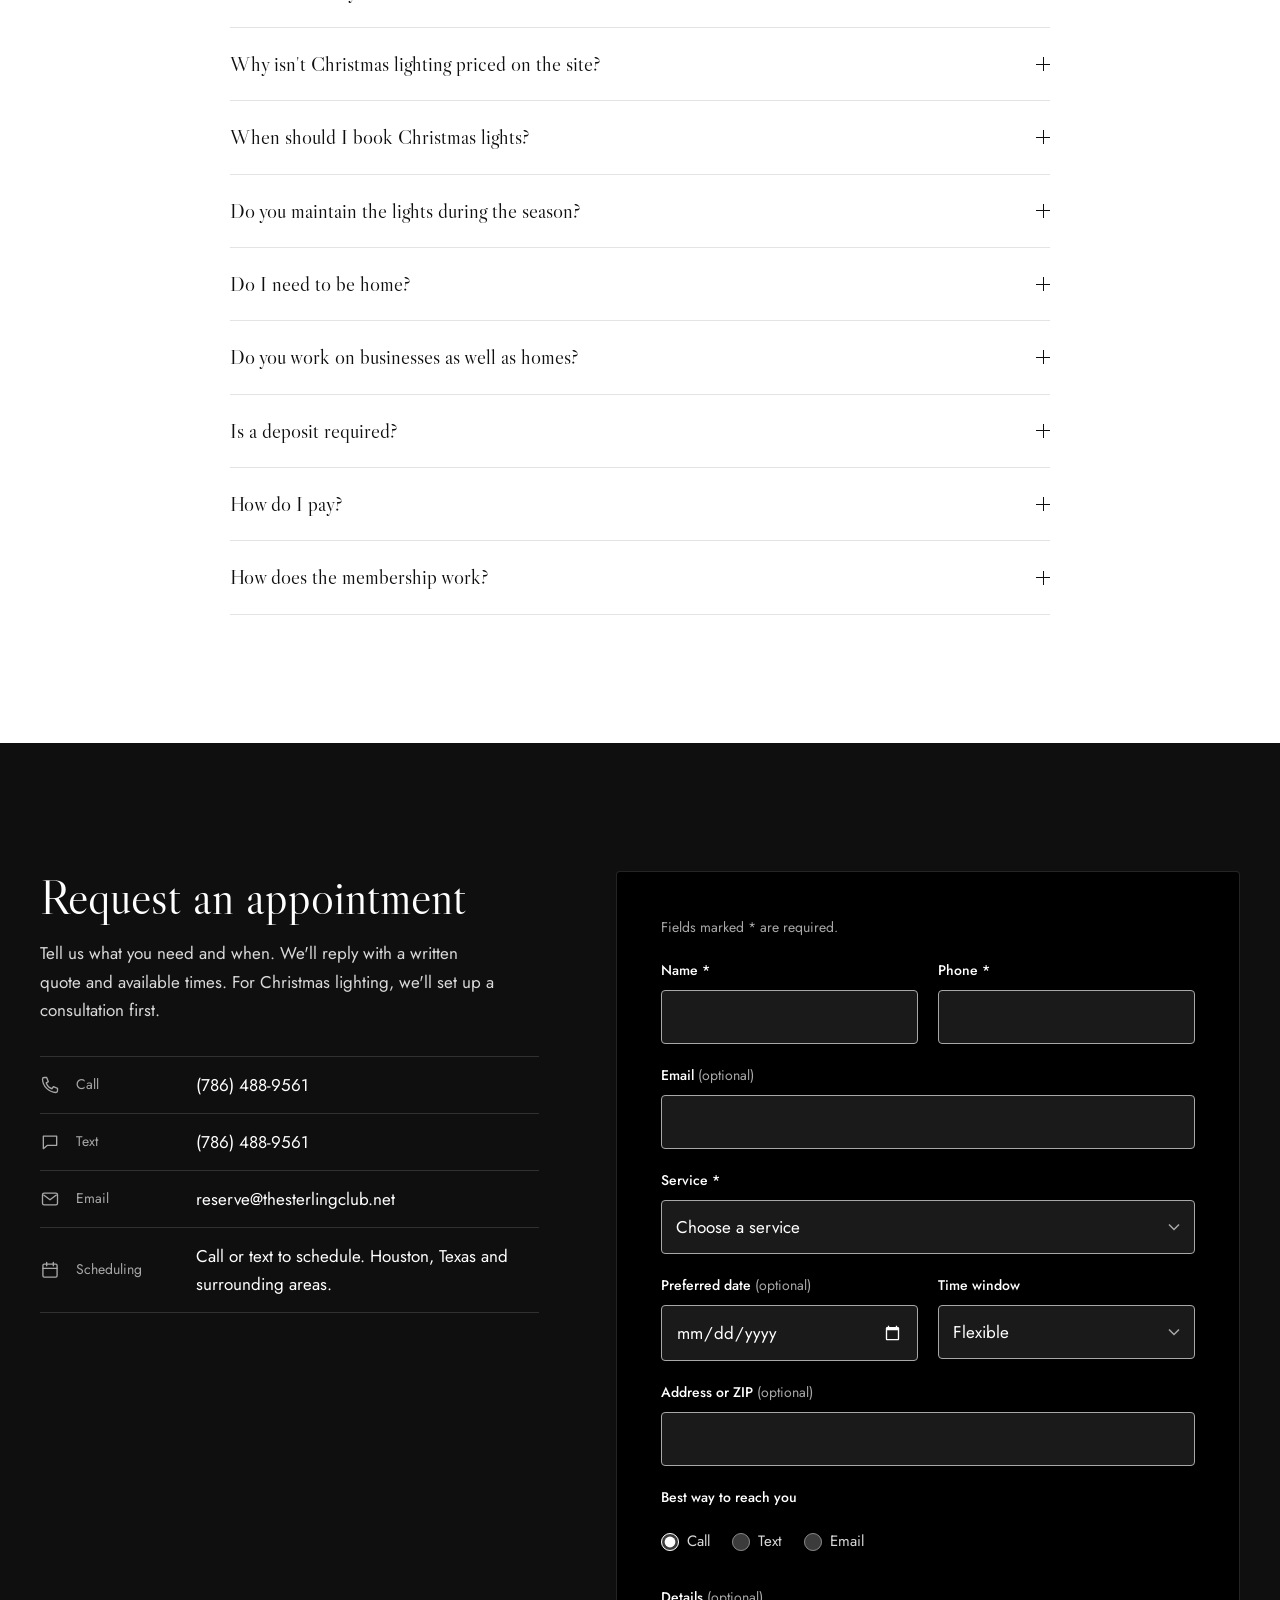
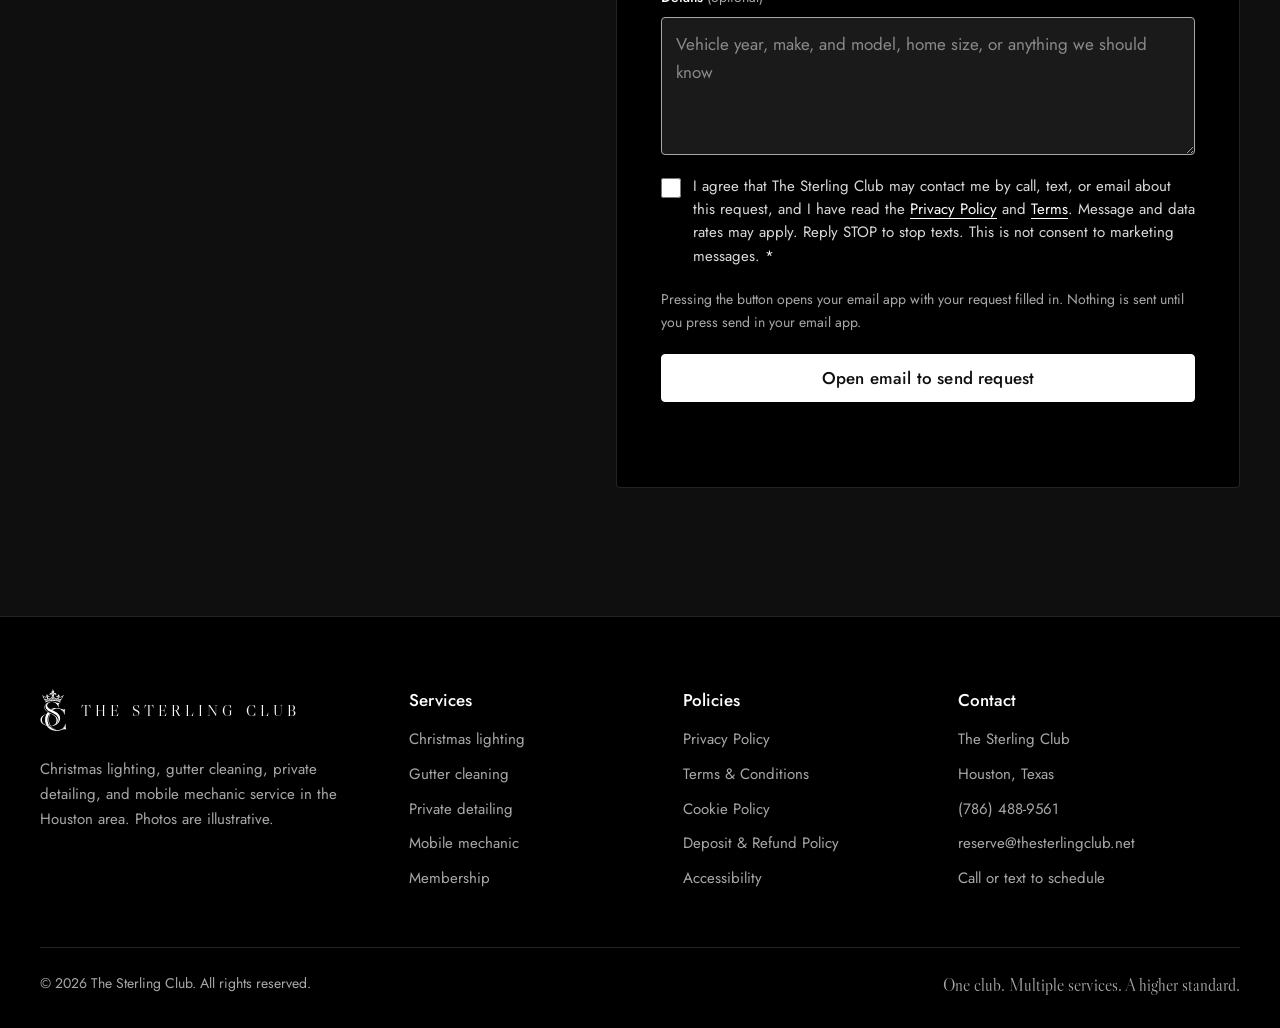
==== commit c91b981d: "Membership: Sterling $450 and Sterling Reserve $600 a month; detailing from $200 - Sterling: two Sig" ====
--- a/index.html
+++ b/index.html
@@ -189,7 +189,7 @@
             <article class="pkg">
               <h4>Signature Detail</h4>
               <p class="pkg-adds">Our complete wash and interior detail</p>
-              <dl class="pkg-prices" aria-label="Signature Detail prices by vehicle"><div><dt>Car</dt><dd>$150</dd></div><div><dt>SUV</dt><dd>$180</dd></div><div><dt>Truck</dt><dd>$210</dd></div></dl>
+              <dl class="pkg-prices" aria-label="Signature Detail prices by vehicle"><div><dt>Car</dt><dd>$200</dd></div><div><dt>SUV</dt><dd>$230</dd></div><div><dt>Truck</dt><dd>$260</dd></div></dl>
               <div class="pkg-lists">
                 <div>
                   <p class="pkg-sub">Exterior</p>
@@ -217,7 +217,7 @@
             <article class="pkg">
               <h4>Sterling Detail</h4>
               <p class="pkg-adds">Adds ceramic sealant and engine bay cleaning</p>
-              <dl class="pkg-prices" aria-label="Sterling Detail prices by vehicle"><div><dt>Car</dt><dd>$220</dd></div><div><dt>SUV</dt><dd>$250</dd></div><div><dt>Truck</dt><dd>$290</dd></div></dl>
+              <dl class="pkg-prices" aria-label="Sterling Detail prices by vehicle"><div><dt>Car</dt><dd>$270</dd></div><div><dt>SUV</dt><dd>$300</dd></div><div><dt>Truck</dt><dd>$340</dd></div></dl>
               <div class="pkg-lists">
                 <div>
                   <p class="pkg-sub">Exterior</p>
@@ -303,21 +303,21 @@
       <div class="wrap">
         <header class="section-head">
           <h2 data-reveal>Membership</h2>
-          <p>One plan for your home and your cars through the year. Plan details and prices are estimates, confirmed in a written membership agreement before you join.</p>
+          <p>Your car detailed every month, oil changes when it's due, your gutters cleared twice a year and first call on Christmas lighting, all on one monthly plan.</p>
         </header>
 
         <div class="tiers">
           <article class="tier" data-tilt>
             <svg class="tier-mark" aria-hidden="true"><use href="#i-mono" /></svg>
             <h3>Sterling</h3>
-            <p class="tier-price"><span class="amt">$49*</span> per month</p>
-            <p class="tier-note">12-month membership</p>
+            <p class="tier-price"><span class="amt">$450*</span> per month</p>
+            <p class="tier-note">For one car</p>
             <ul class="checks">
+              <li>Two Signature Details every month</li>
+              <li>Full synthetic oil changes when due, up to four a year, oil and filter included</li>
               <li>Gutter cleaning twice a year</li>
-              <li>Two interior &amp; exterior washes a year</li>
-              <li>Two oil changes a year</li>
-              <li>Priority holiday lighting consultation</li>
-              <li>Priority scheduling</li>
+              <li>Priority scheduling, including Christmas lighting install dates</li>
+              <li>Invitations to Sterling Club car meets</li>
             </ul>
             <a href="#book" class="btn btn-ghost" data-service="Membership: Sterling">Ask about Sterling</a>
           </article>
@@ -325,19 +325,20 @@
           <article class="tier tier-reserve" data-tilt>
             <svg class="tier-mark" aria-hidden="true"><use href="#i-mono" /></svg>
             <h3>Sterling Reserve</h3>
-            <p class="tier-price"><span class="amt">$99*</span> per month</p>
-            <p class="tier-note">12-month membership</p>
+            <p class="tier-price"><span class="amt">$600*</span> per month</p>
+            <p class="tier-note">For one car</p>
             <ul class="checks">
-              <li>Priority holiday lighting consultation and first pick of install dates</li>
+              <li>Two Sterling Details every month, with ceramic sealant and engine bay cleaning</li>
+              <li>Full synthetic oil changes when due, up to four a year, oil and filter included</li>
               <li>Gutter cleaning twice a year</li>
-              <li>Quarterly interior &amp; exterior washes</li>
-              <li>Four oil changes a year</li>
-              <li>15% off tune-ups &amp; brake changes</li>
+              <li>A $250 Christmas lighting credit after three months of membership</li>
+              <li>First pick of Christmas lighting install dates</li>
+              <li>Invitations to Sterling Club car meets</li>
             </ul>
             <a href="#book" class="btn" data-service="Membership: Sterling Reserve">Ask about Sterling Reserve</a>
           </article>
         </div>
-        <p class="fine">*Estimated prices. Memberships never renew or charge you without your written agreement. See our <a href="terms.html#membership">Terms</a>.</p>
+        <p class="fine">*Prices are for one sedan or coupe; SUV and truck plans cost more. Your price, what's included and how to cancel are set out in a written membership agreement before you join. Memberships never renew or charge you without your written agreement. See our <a href="terms.html#membership">Terms</a>.</p>
       </div>
     </section>
 
@@ -419,7 +420,7 @@
           <details><summary>Do you work on businesses as well as homes?</summary><div class="faq-a"><p>Yes. We serve both residential and commercial customers.</p></div></details>
           <details><summary>Is a deposit required?</summary><div class="faq-a"><p>Some bookings, especially Christmas lighting, need a deposit. Any deposit is shown on your written quote. Deposits are refundable if you cancel at least 48 hours before your appointment. See our <a href="refunds.html">deposit &amp; cancellation policy</a>.</p></div></details>
           <details><summary>How do I pay?</summary><div class="faq-a"><p>Any remaining balance is due when the job is complete. We'll confirm the payment methods we accept with your quote. Please don't send card numbers by email or through this website.</p></div></details>
-          <details><summary>How does the membership work?</summary><div class="faq-a"><p>Membership details are confirmed in a written agreement before you join. A membership never renews or charges you without your written agreement.</p></div></details>
+          <details><summary>How does the membership work?</summary><div class="faq-a"><p>Choose Sterling ($450 a month) or Sterling Reserve ($600 a month). We put your details, oil changes and gutter cleanings on a schedule through the year and come to you for each one. Your price, what&rsquo;s included and how to cancel are set out in a written agreement you sign before you join. A membership never renews or charges you without your written agreement.</p></div></details>
         </div>
       </div>
     </section>
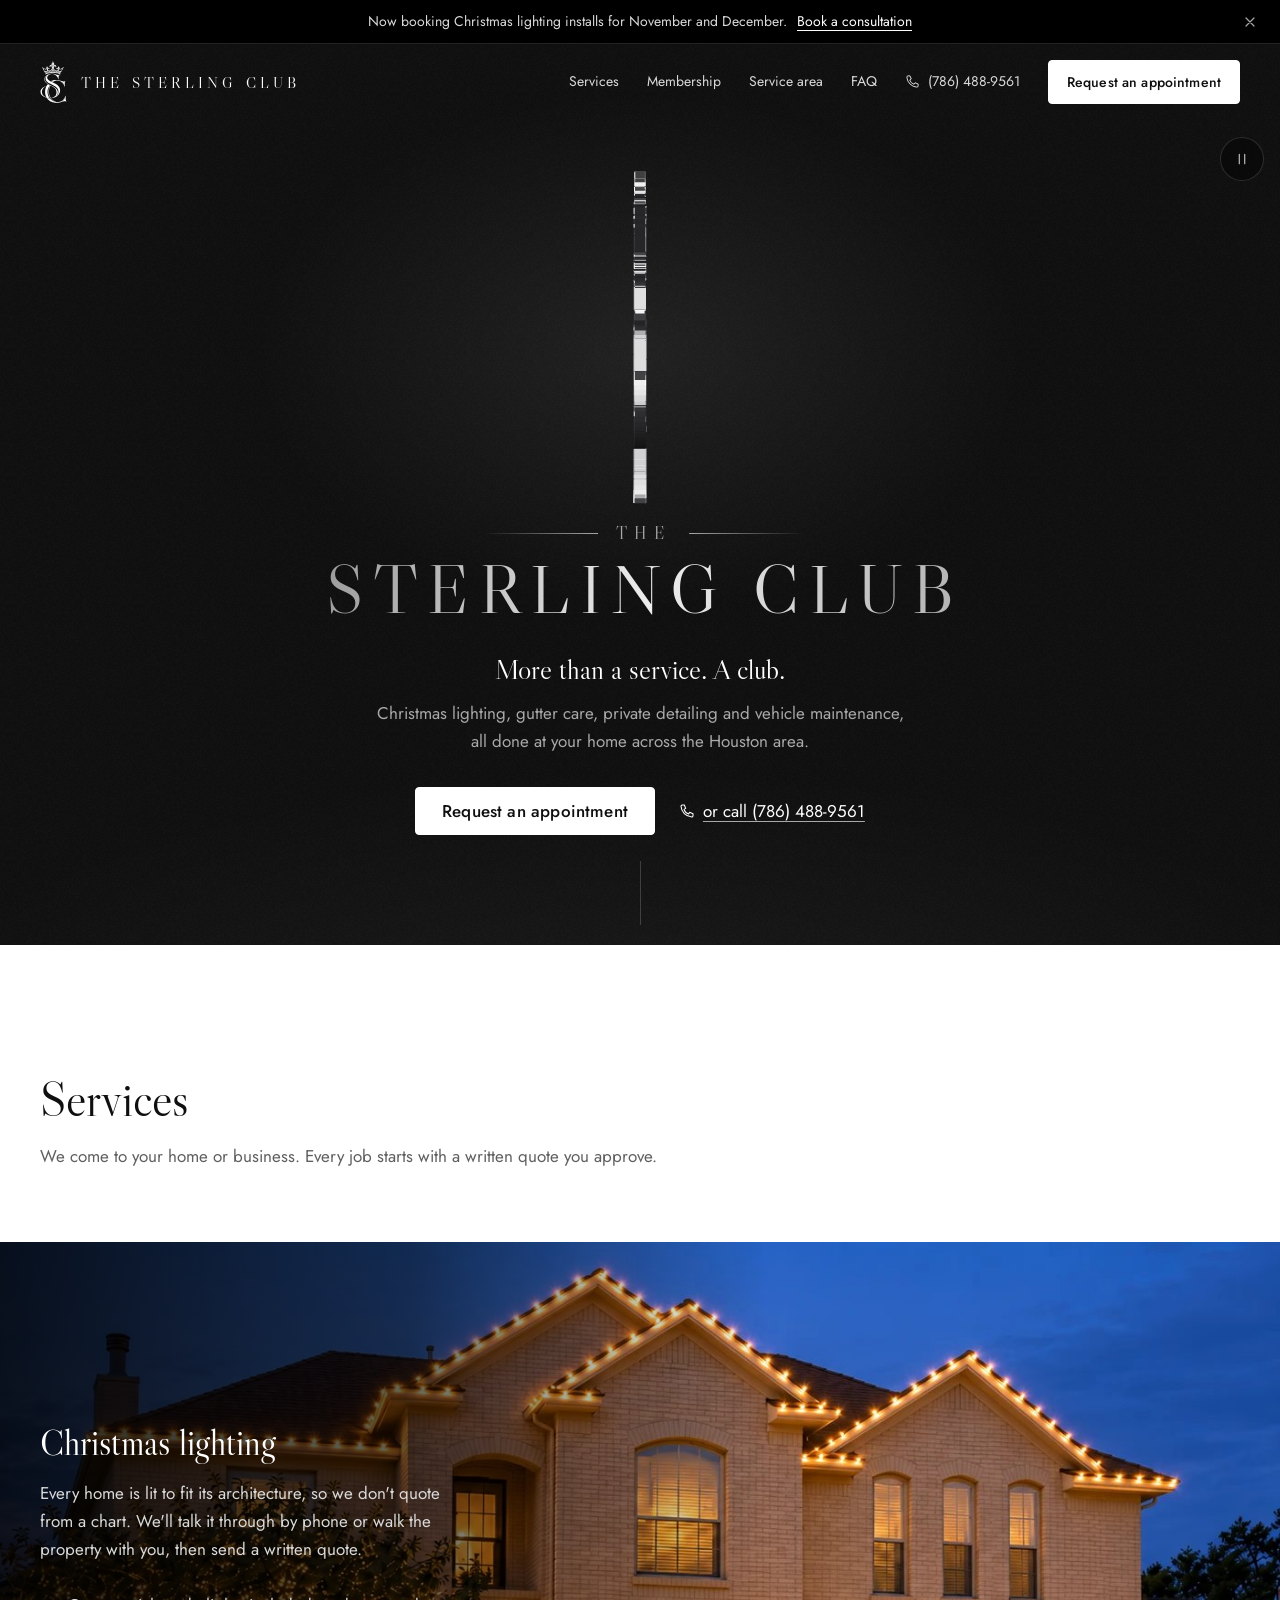
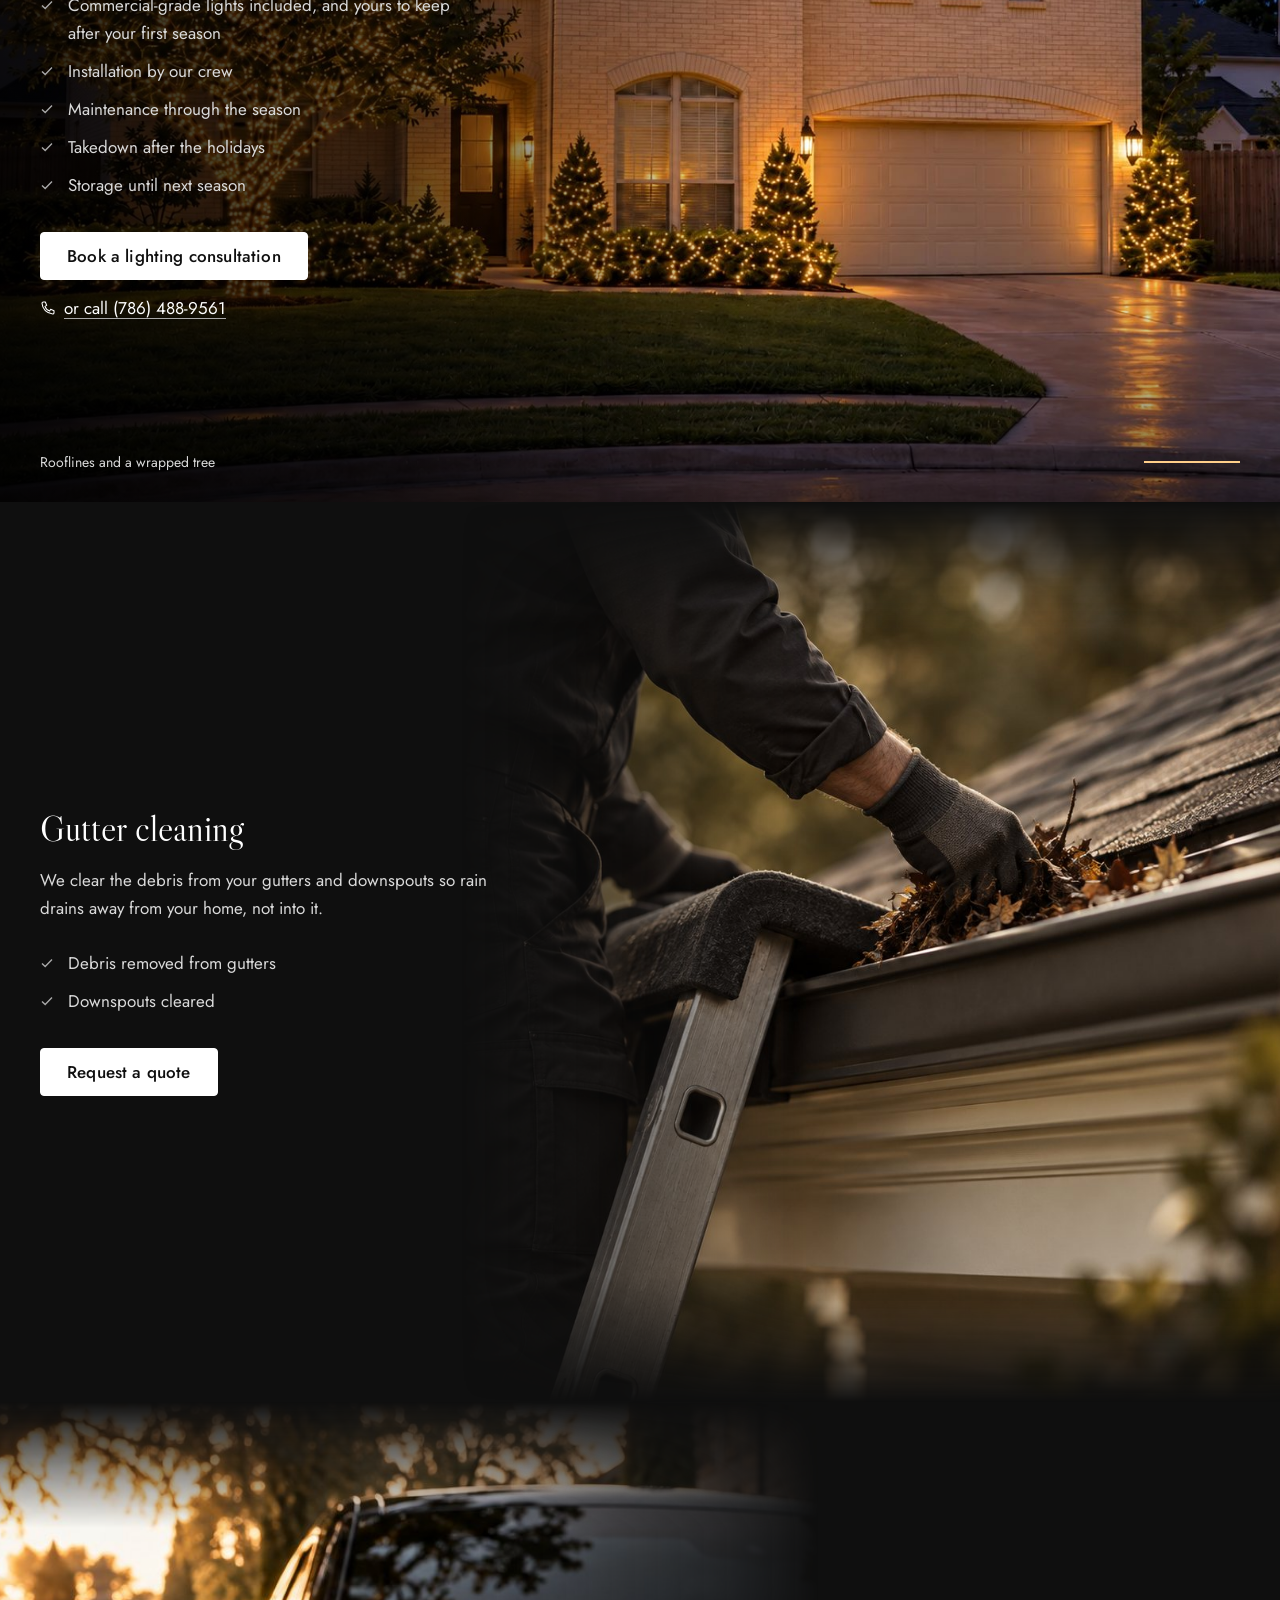
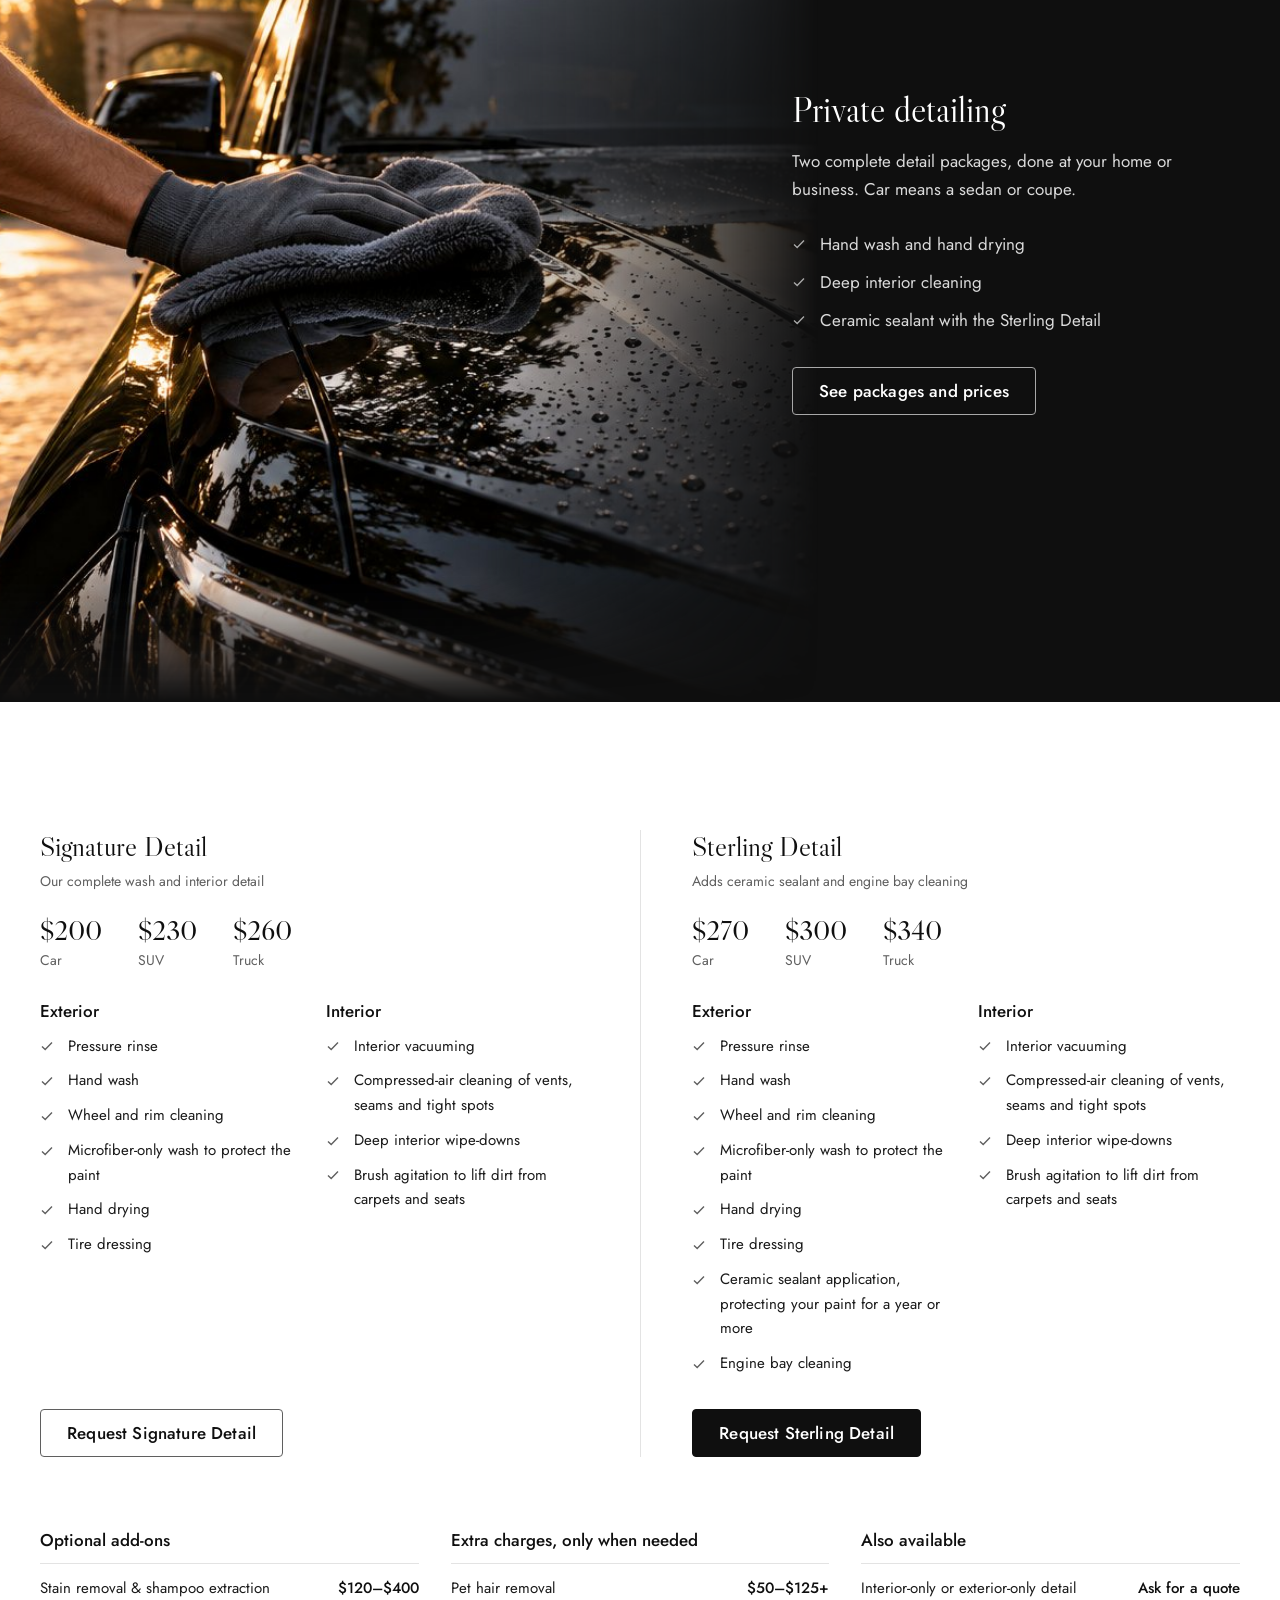
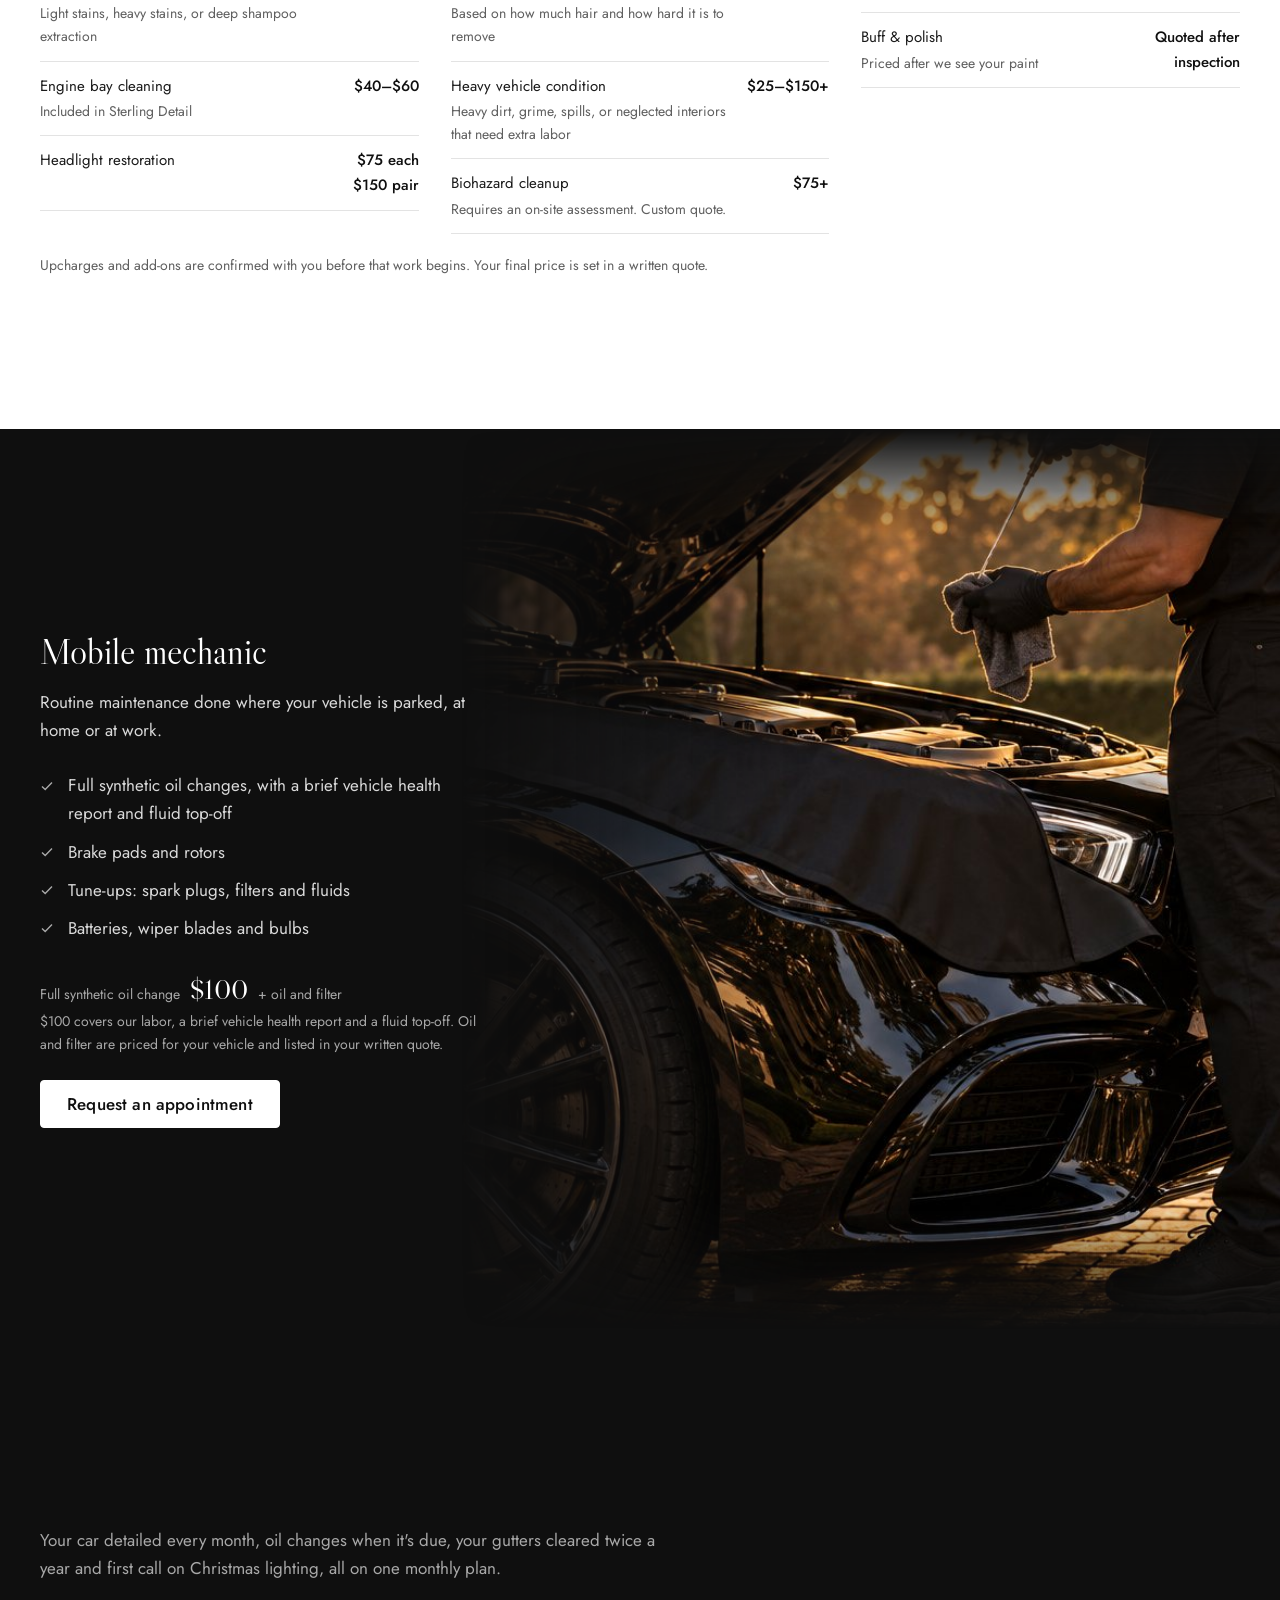
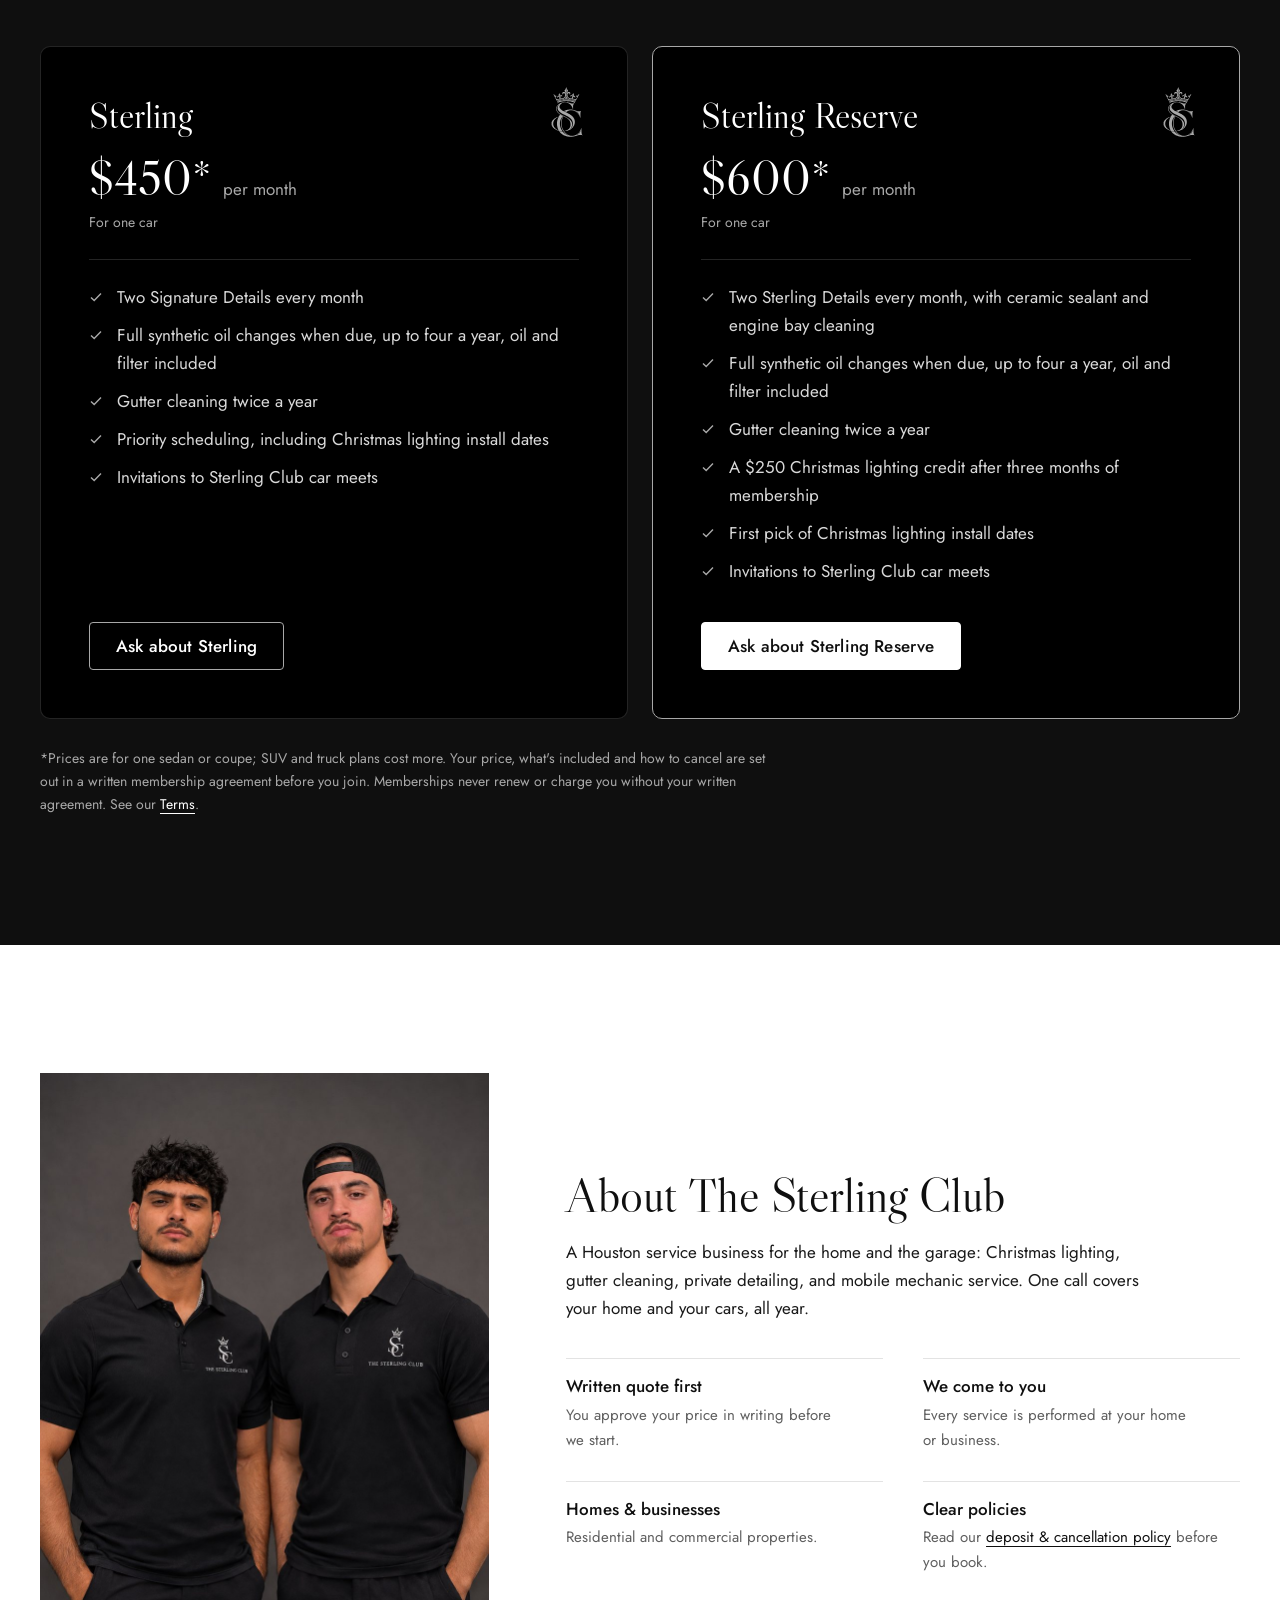
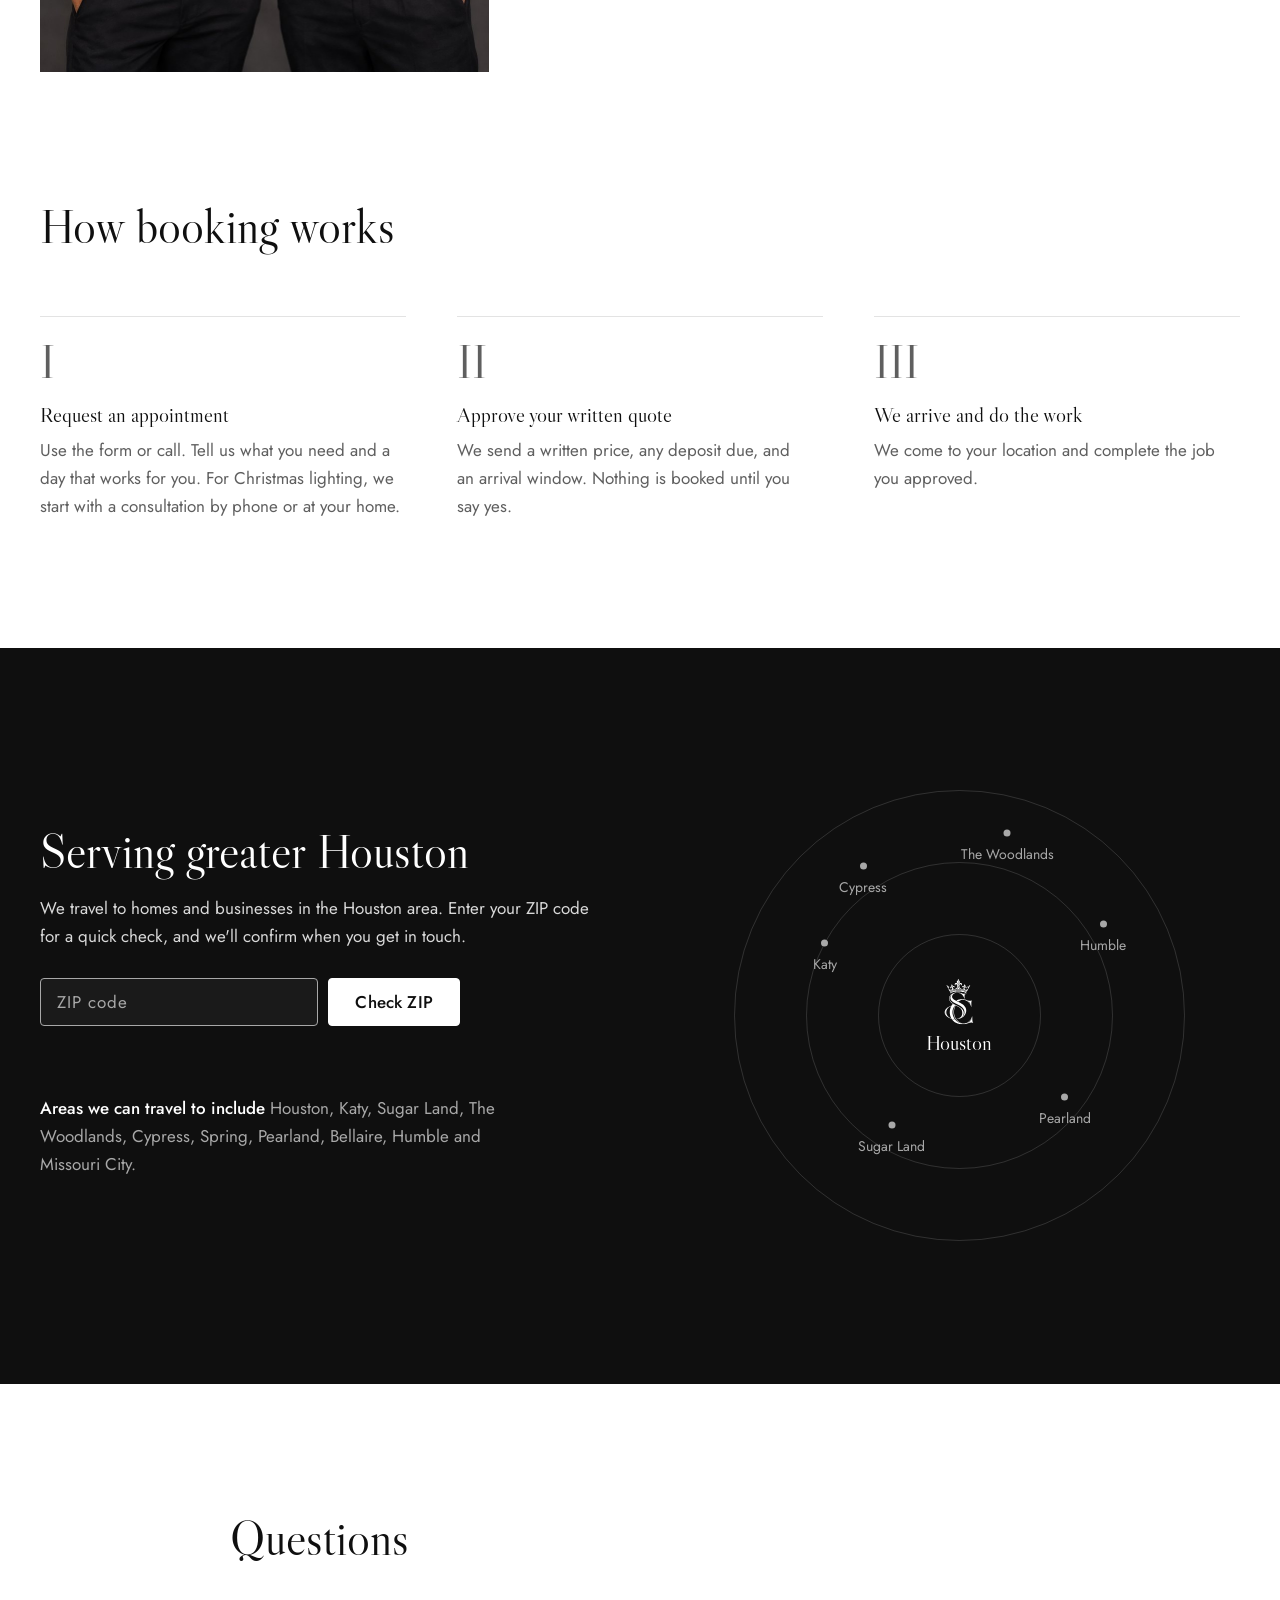
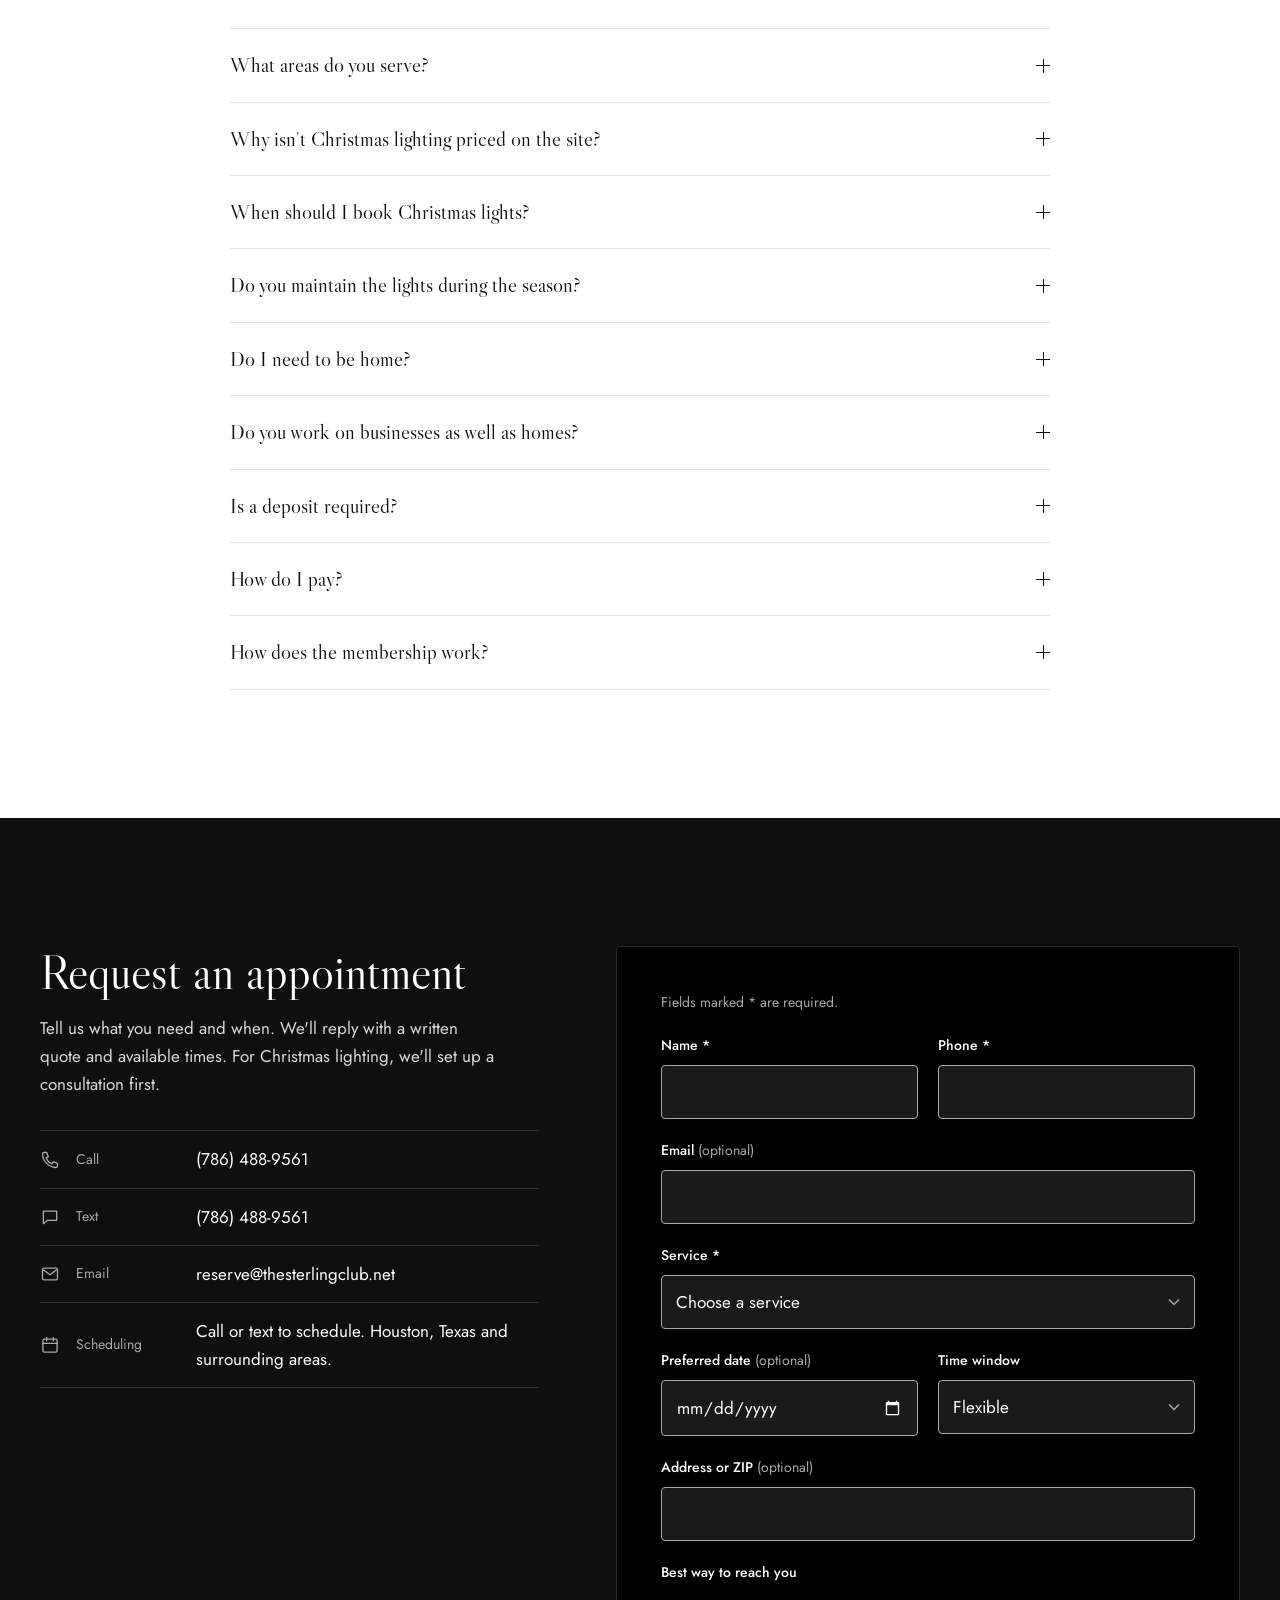
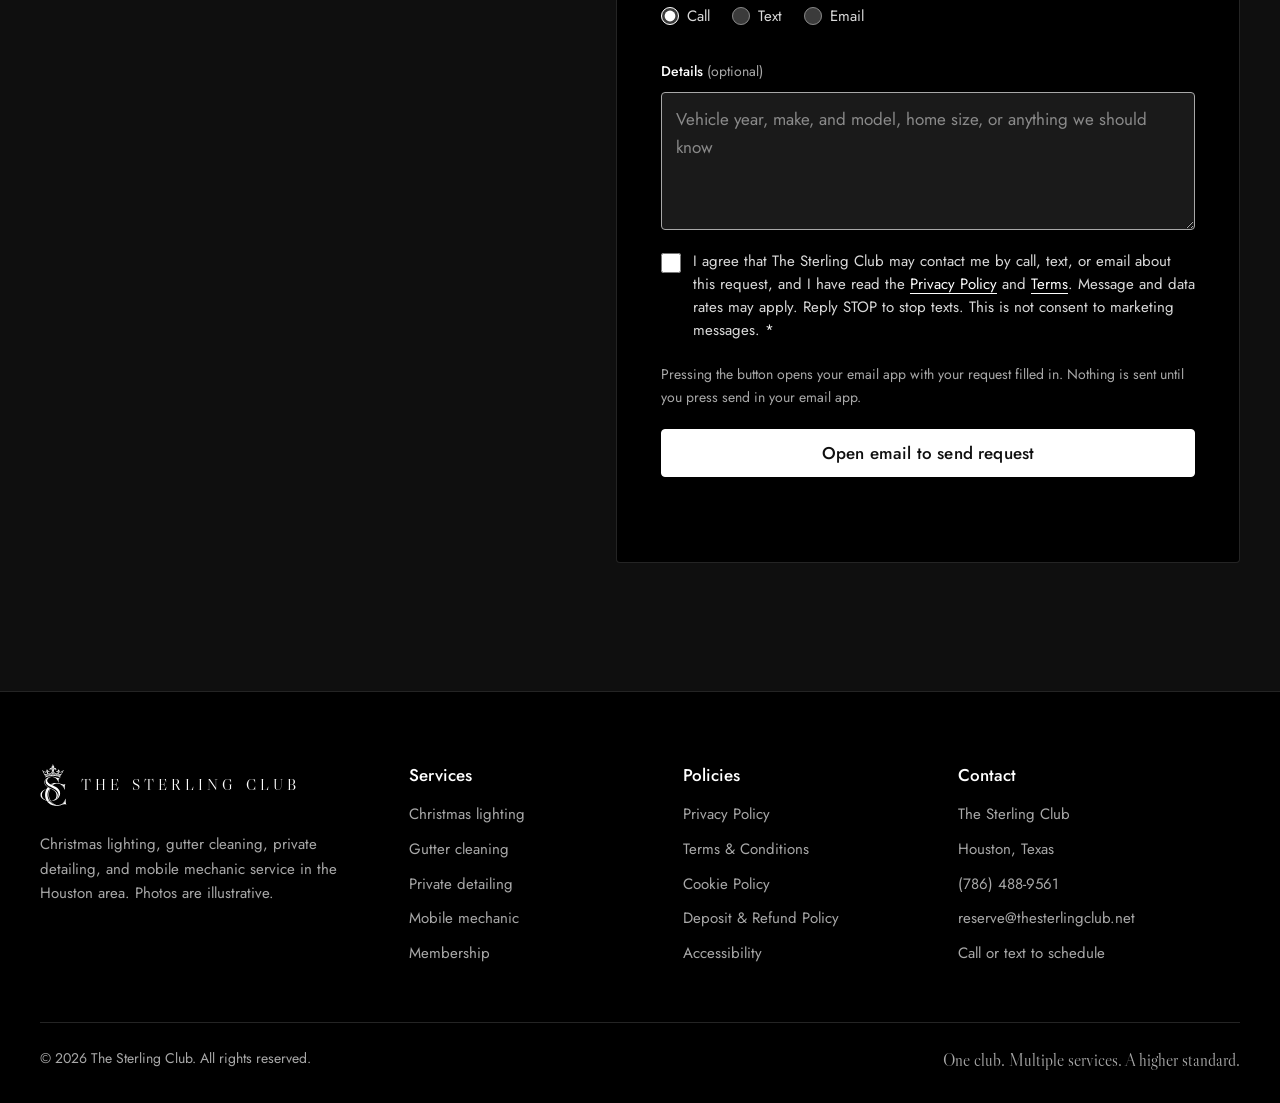
==== commit 5439aadb: "About: use the team photo in place of the crest panel Co-Authored-By: Claude Opus 5.5 <noreply@anthr" ====
--- a/index.html
+++ b/index.html
@@ -343,15 +343,11 @@
     </section>
 
     <!-- ============ About + How it works ============ -->
-    <!-- When you have a real photo of you or your crew, replace the crest panel below with
-         <figure class="about-img"><img src="images/your-photo.jpg" alt="Describe the photo" loading="lazy" /></figure> -->
+    <!-- To change the team photo, replace images/team.jpg with a portrait photo (3:4) and update its description (alt). -->
     <section class="section tone-light" id="about">
       <div class="wrap">
         <div class="about">
-          <figure class="about-img about-crest" aria-hidden="true">
-            <svg class="about-crest-mark"><use href="#i-mono" /></svg>
-            <figcaption>Houston, Texas</figcaption>
-          </figure>
+          <figure class="about-img"><img src="images/team.jpg" alt="The Sterling Club team in black polo shirts with the crowned SC logo" width="900" height="1200" loading="lazy" /></figure>
           <div class="about-body">
             <h2 data-reveal>About The Sterling Club</h2>
             <p>A Houston service business for the home and the garage: Christmas lighting, gutter cleaning, private detailing, and mobile mechanic service. One call covers your home and your cars, all year.</p>
--- a/styles.css
+++ b/styles.css
@@ -335,20 +335,8 @@
 
 /* ---------- About and steps ---------- */
 .about { display: grid; grid-template-columns: minmax(0, .8fr) minmax(0, 1.2fr); gap: clamp(36px, 6vw, 96px); align-items: center; }
-.about-img { aspect-ratio: 6 / 7; overflow: hidden; }
+.about-img { aspect-ratio: 3 / 4; overflow: hidden; }
 .about-img img { width: 100%; height: 100%; object-fit: cover; }
-/* Crest panel: stands in for a team photo. Onyx with a soft silver glow and a fine inner frame. */
-.about-crest {
-  position: relative; margin: 0; display: grid; place-content: center; justify-items: center; gap: clamp(20px, 3vw, 32px);
-  color: #D9D9D9;
-  background:
-    url("images/grain.png") 0 0 / 128px 128px repeat,
-    radial-gradient(ellipse 65% 50% at 50% 42%, rgba(255, 255, 255, .1), transparent 72%),
-    var(--onyx);
-}
-.about-crest::before { content: ""; position: absolute; inset: 14px; border: 1px solid rgba(255, 255, 255, .14); pointer-events: none; }
-.about-crest-mark { width: clamp(84px, 30%, 150px); height: auto; aspect-ratio: 720 / 1138; filter: drop-shadow(0 10px 24px rgba(0, 0, 0, .55)); }
-.about-crest figcaption { font-size: var(--t-xs); letter-spacing: .32em; margin-right: -.32em; text-transform: uppercase; color: var(--silver); }
 .about-body > p { margin: 16px 0 36px; max-width: 36rem; }
 .promises { display: grid; grid-template-columns: 1fr 1fr; gap: 28px 40px; }
 .promises div { border-top: 1px solid var(--rule); padding-top: 16px; }
